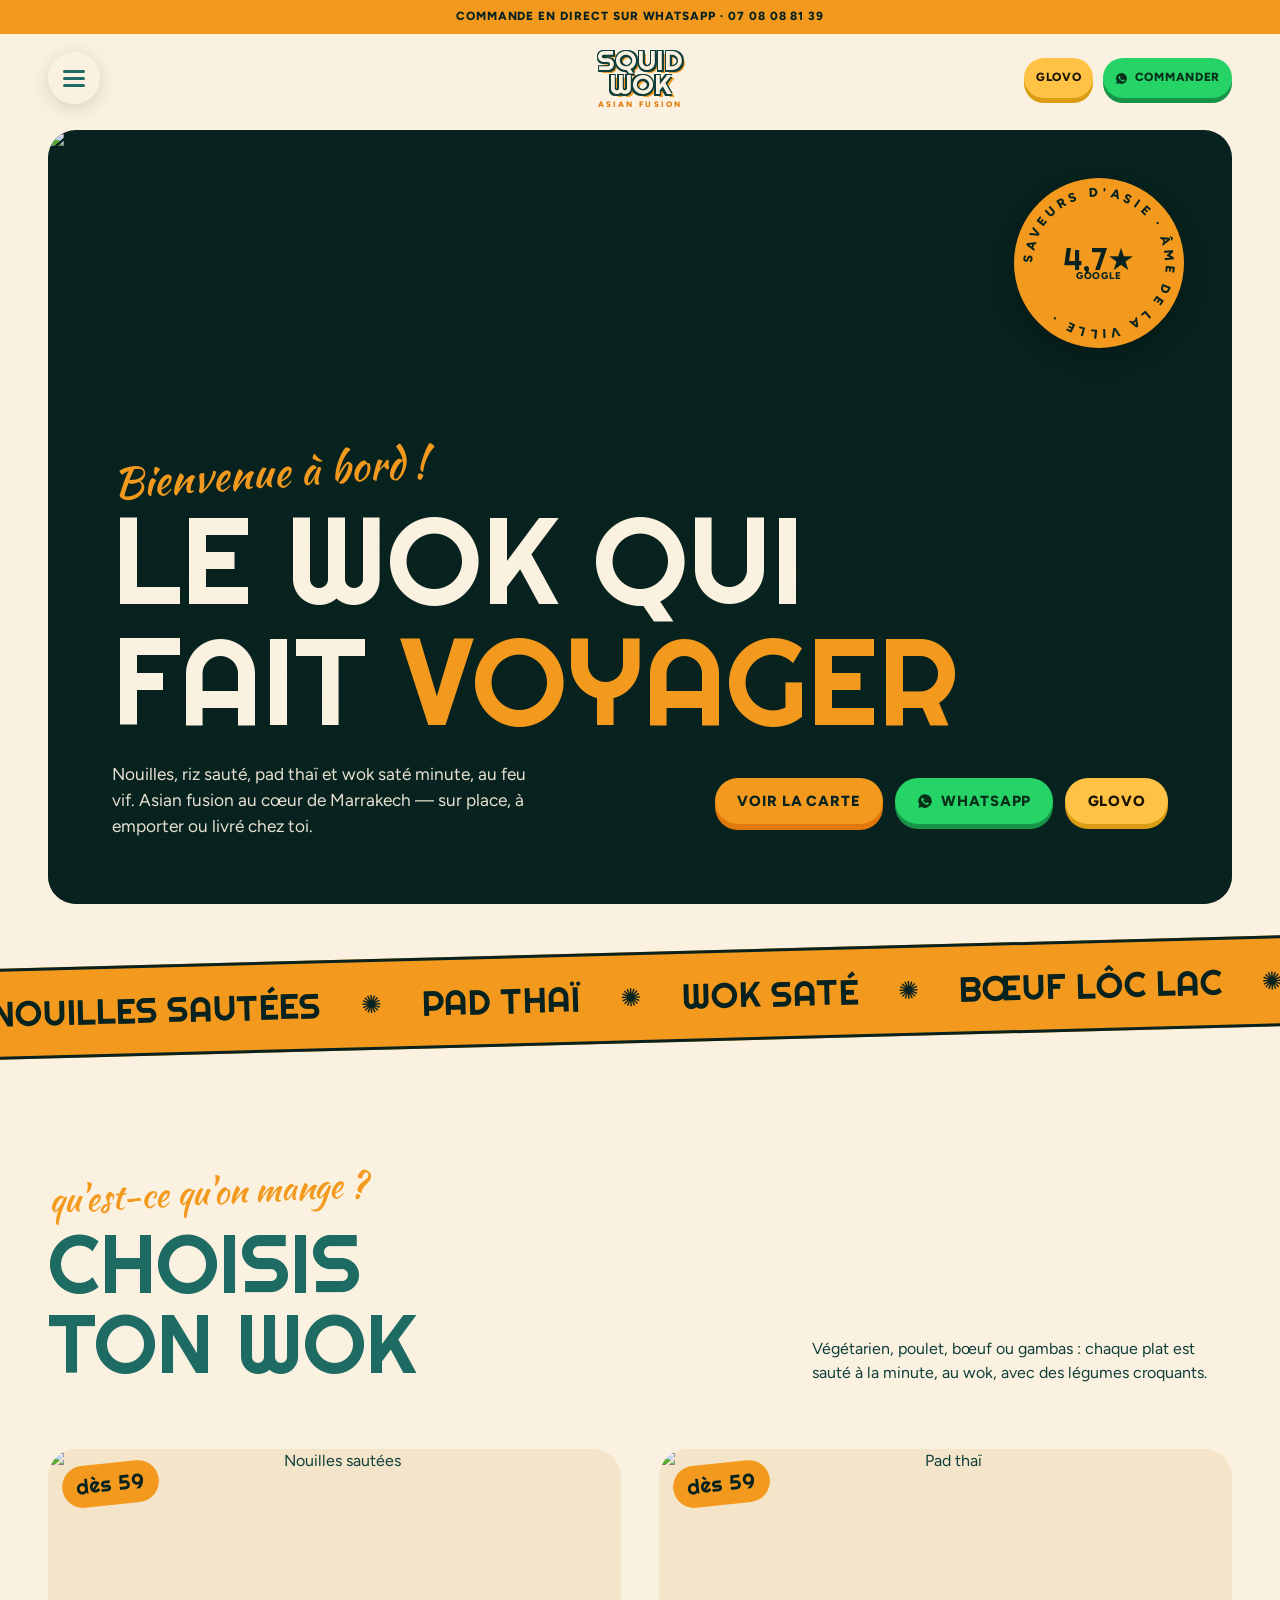
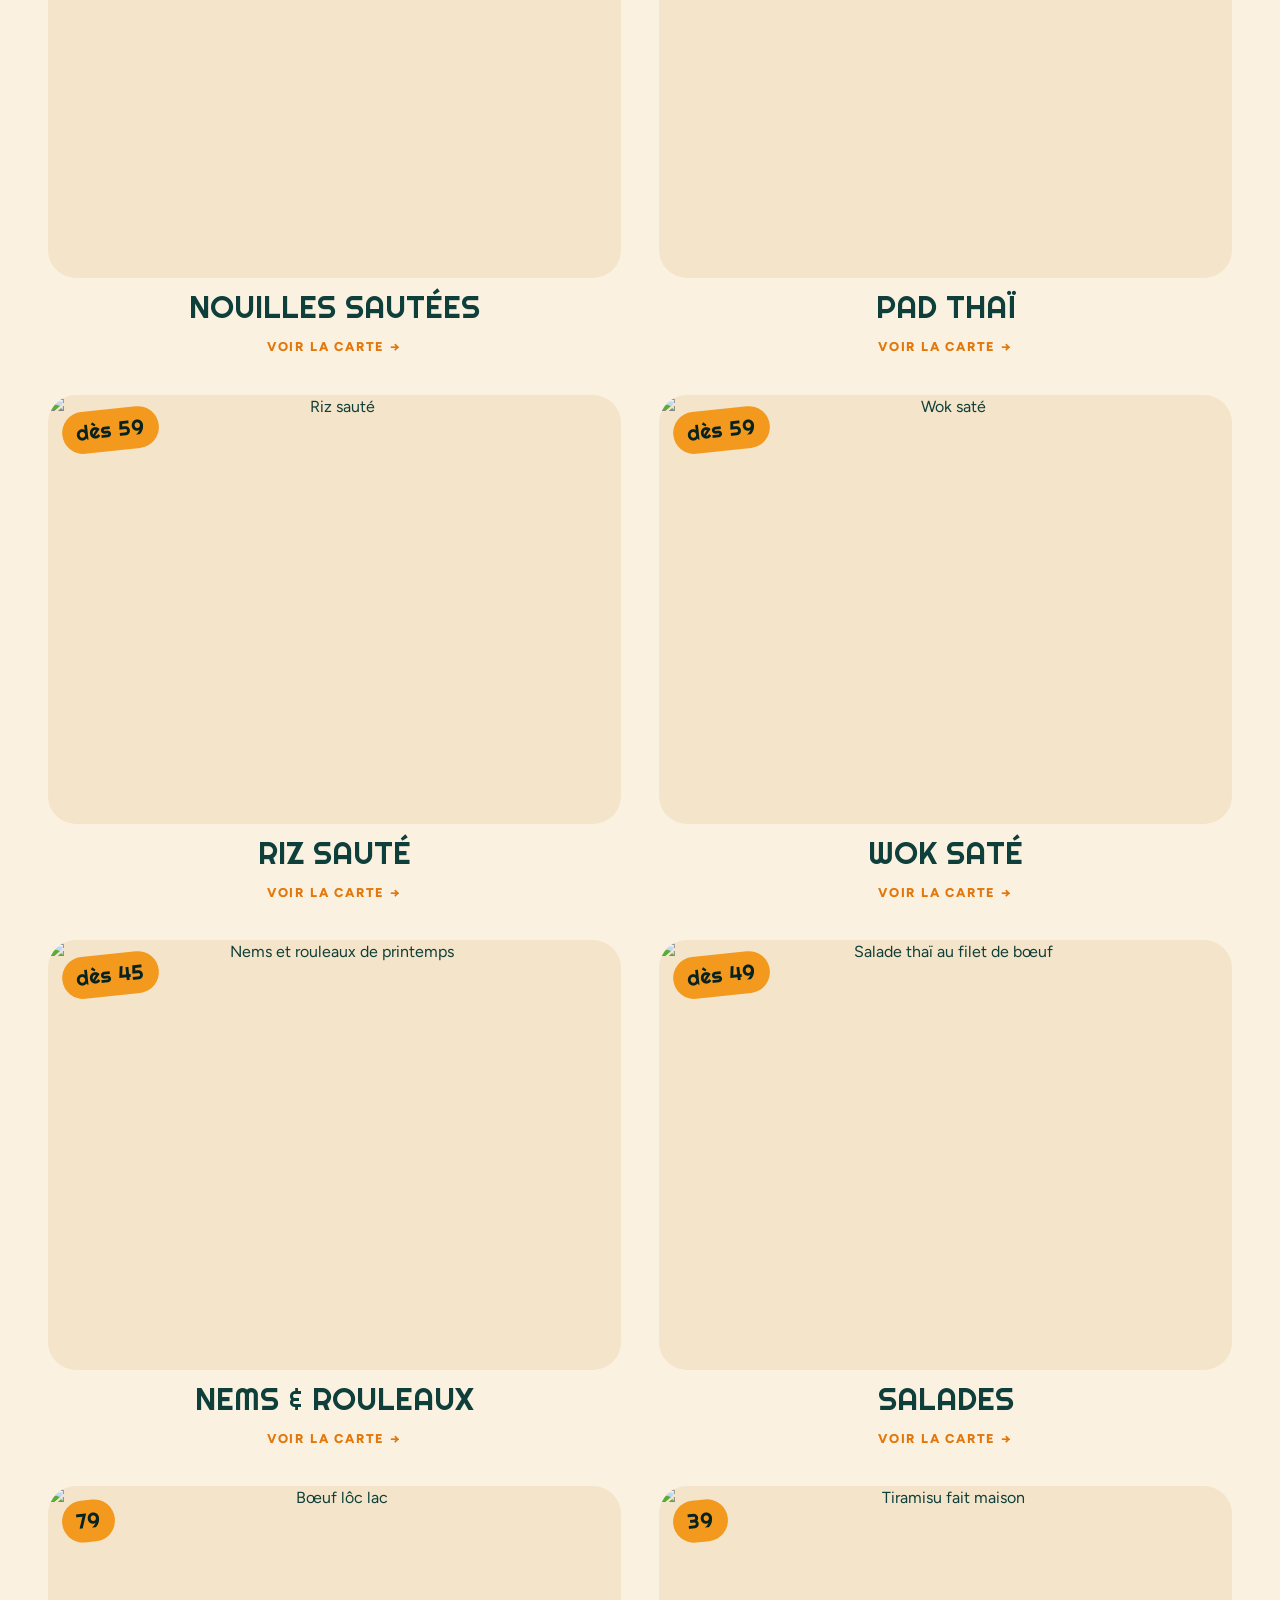
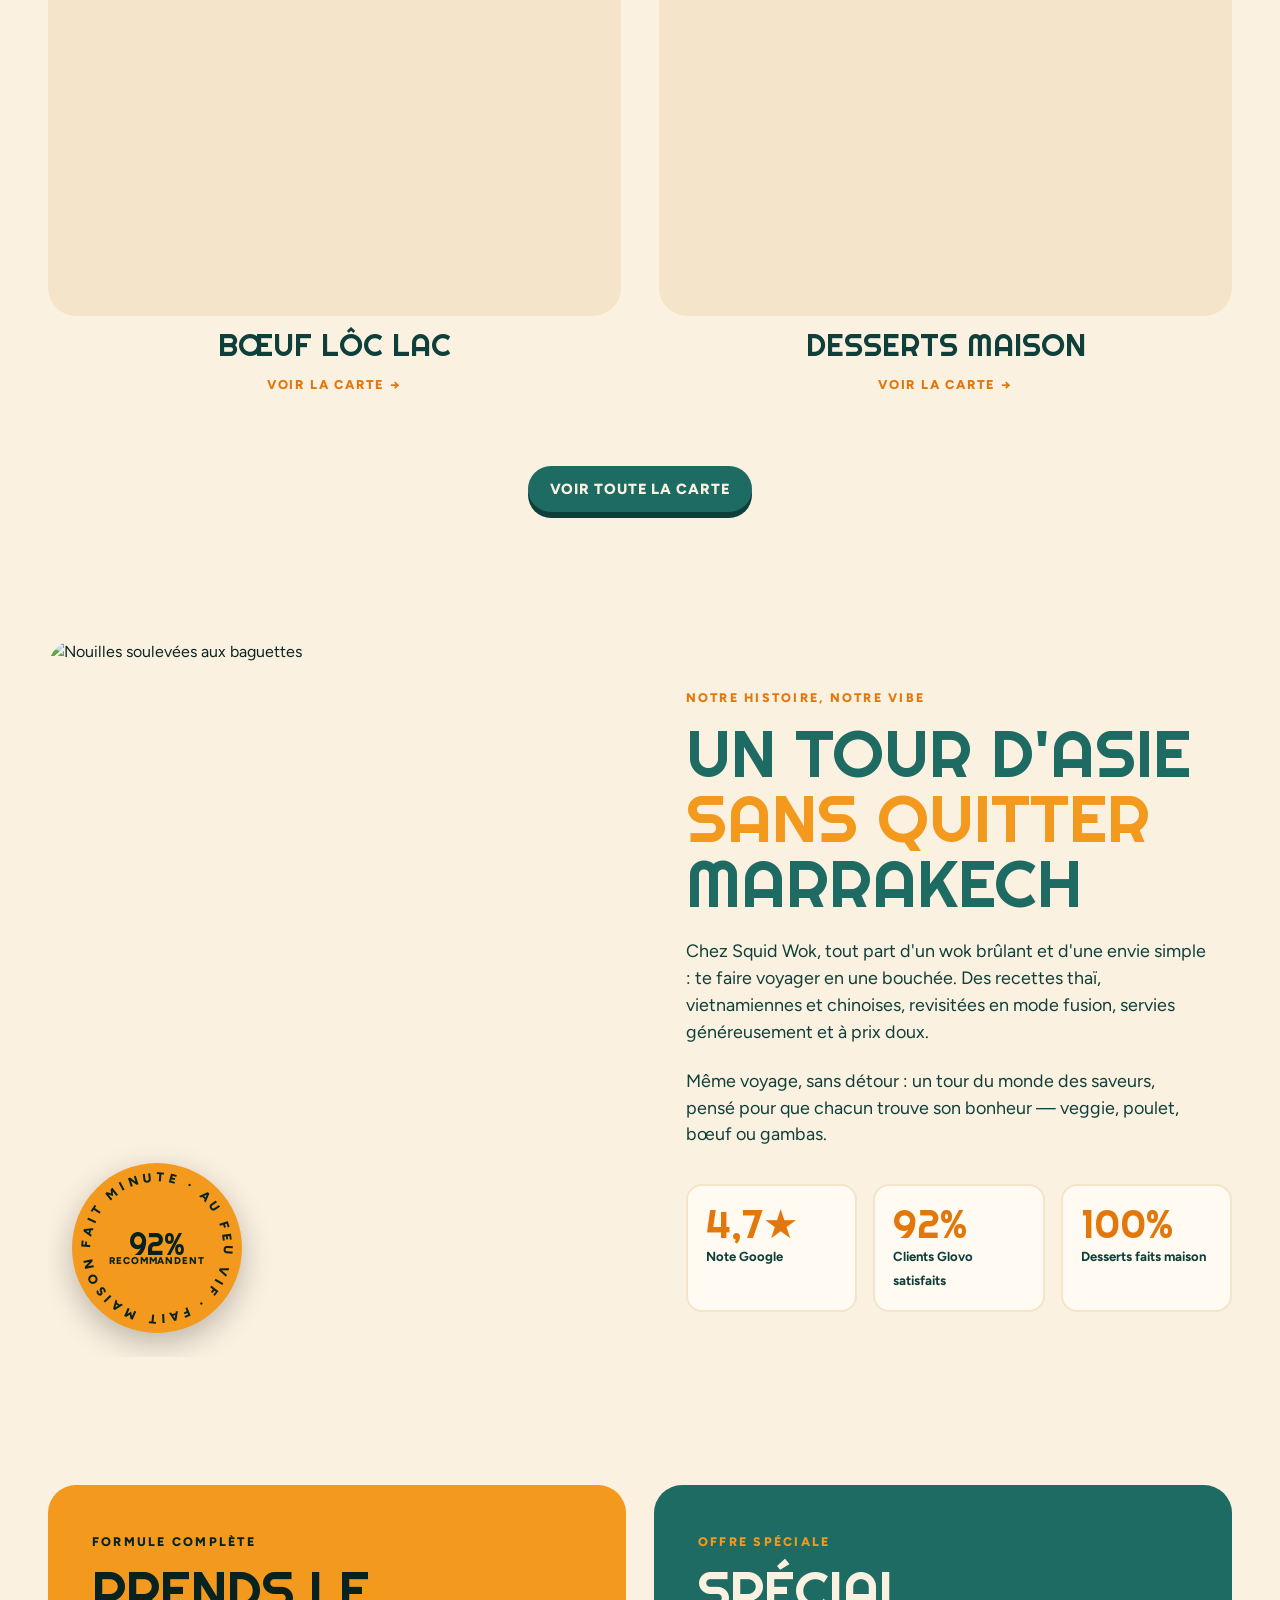
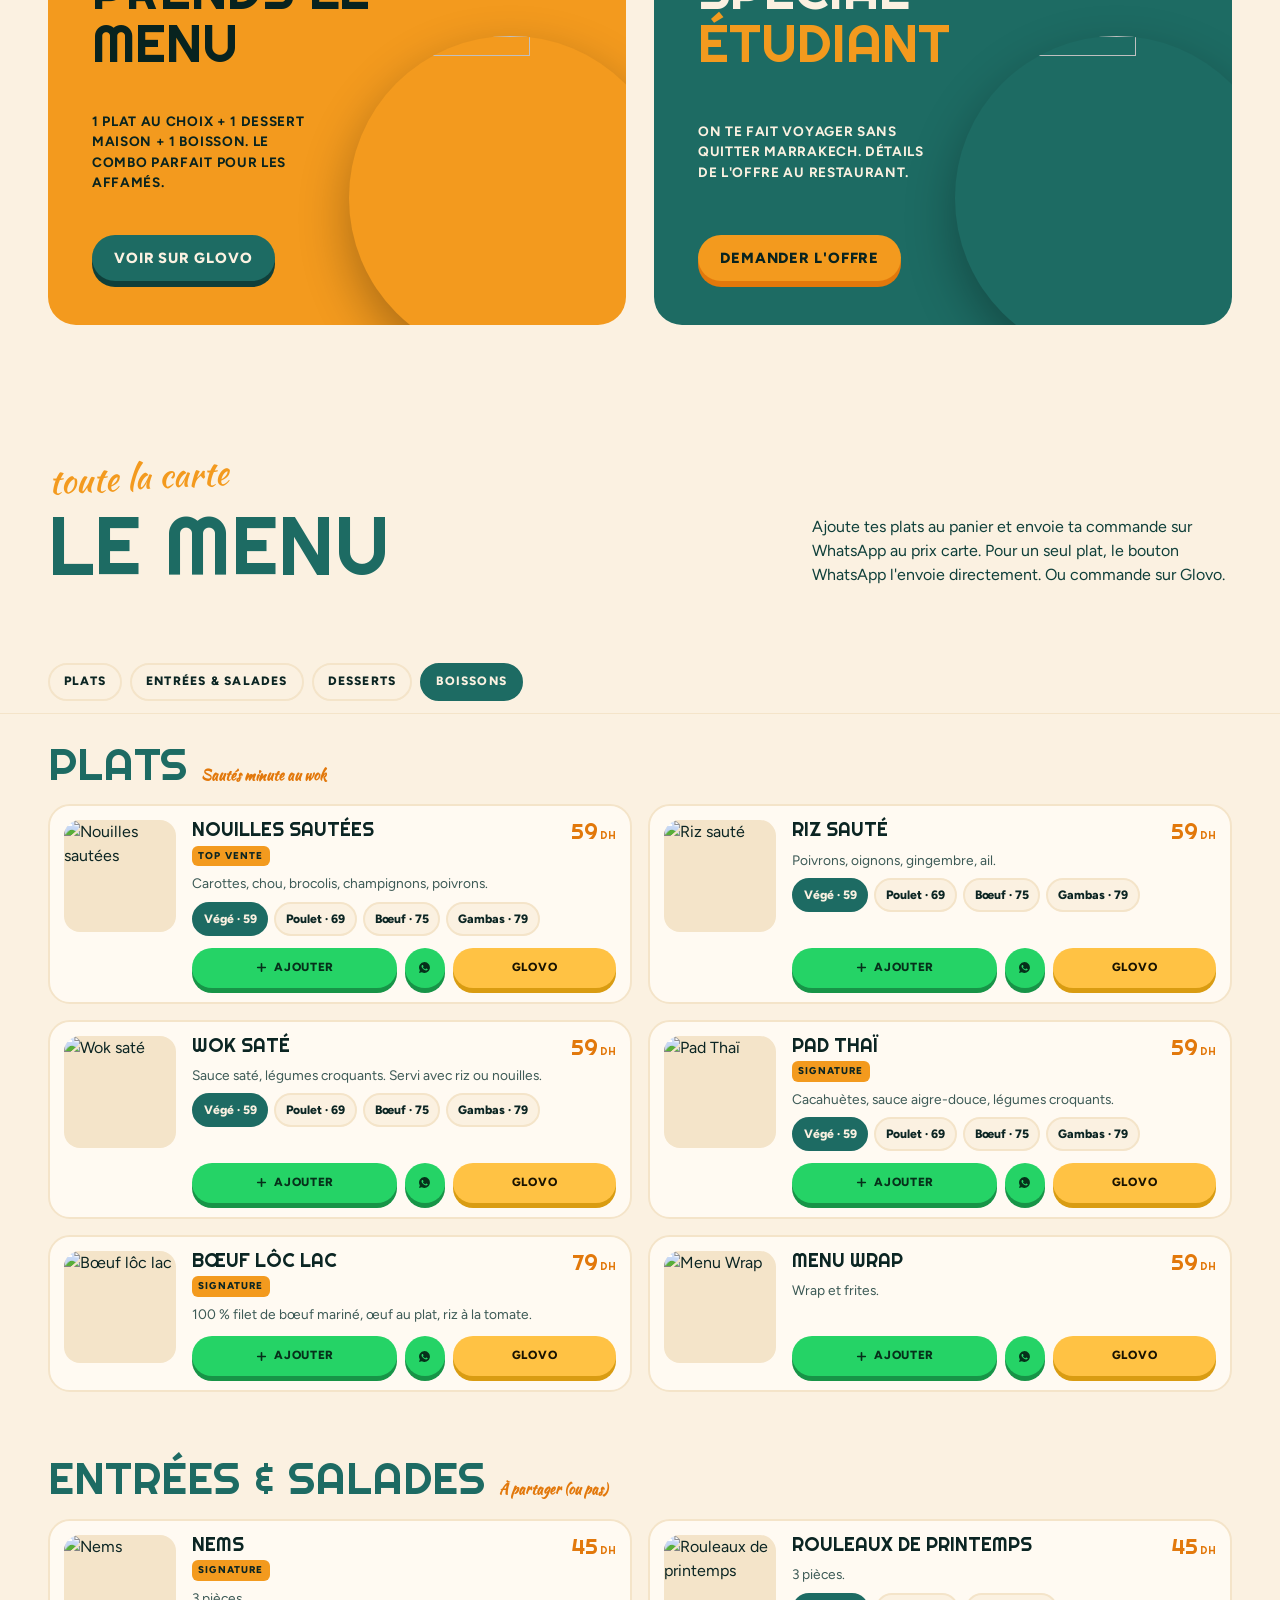
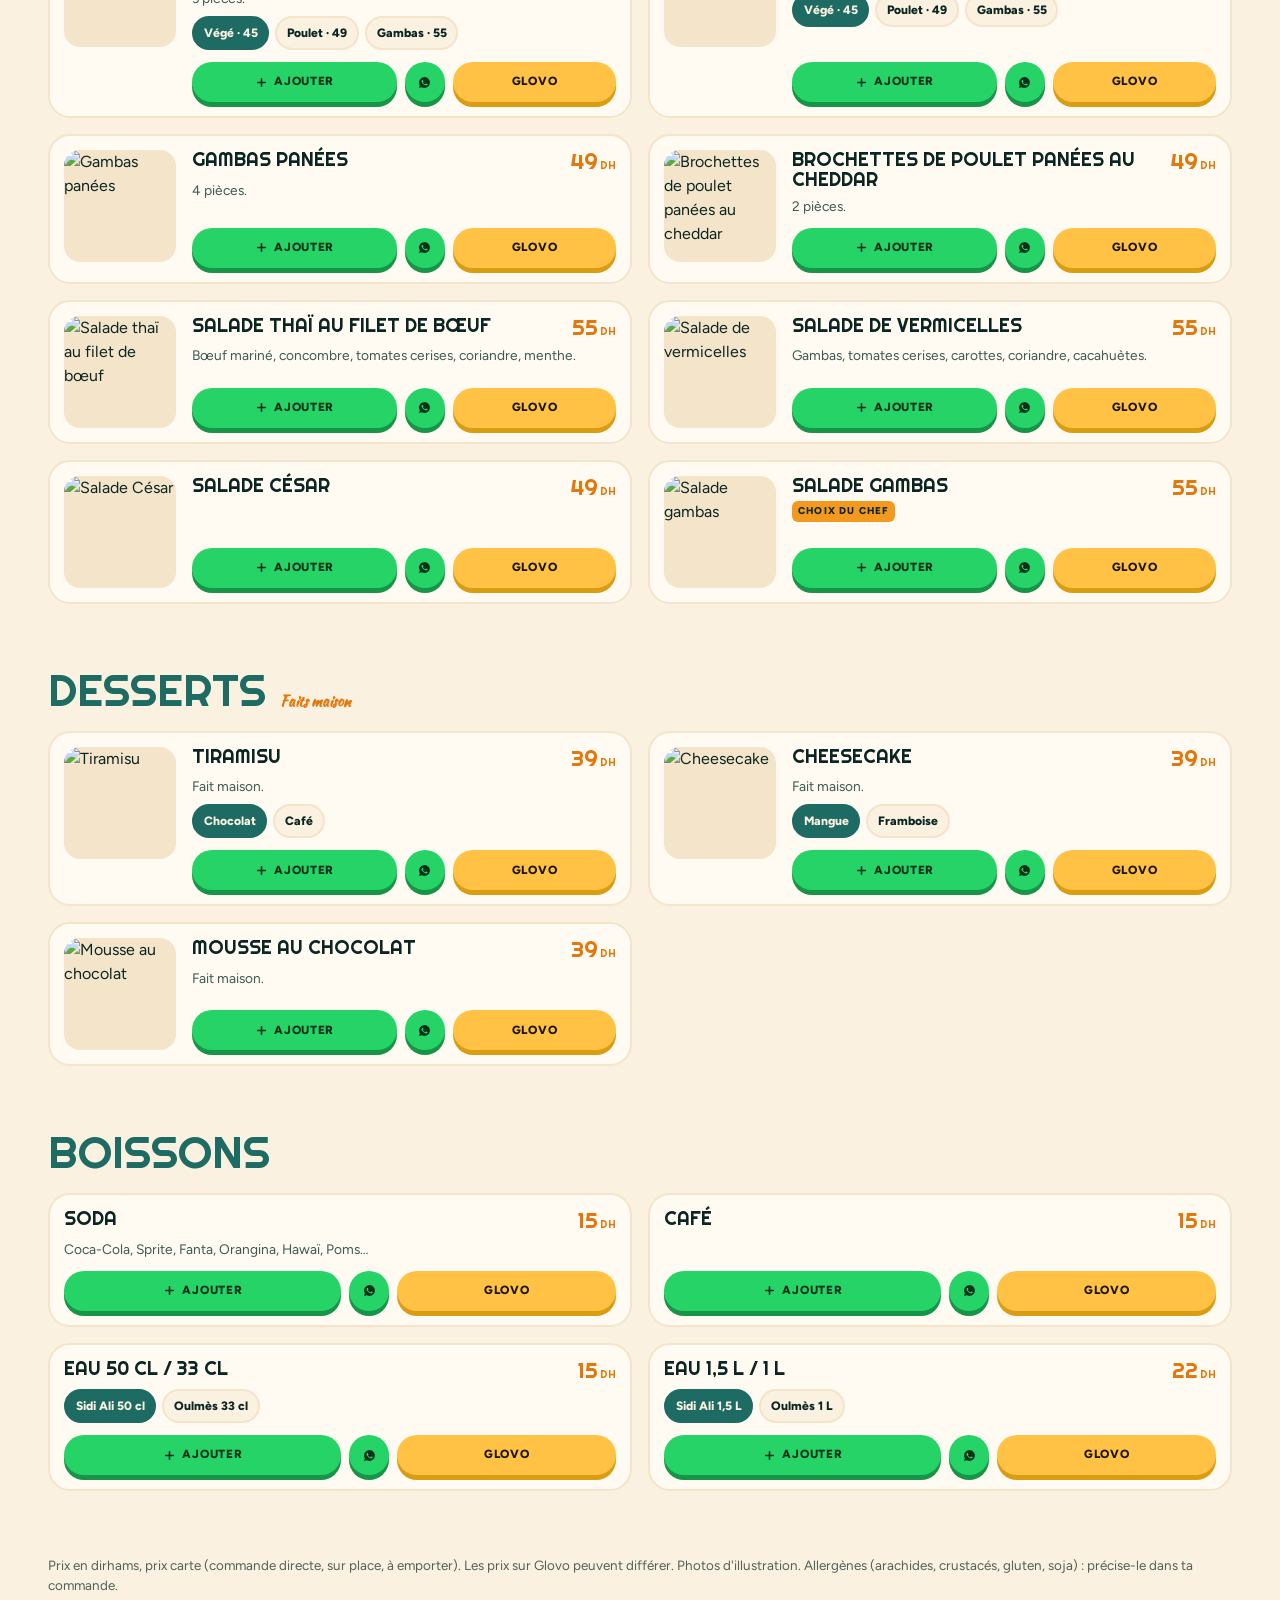
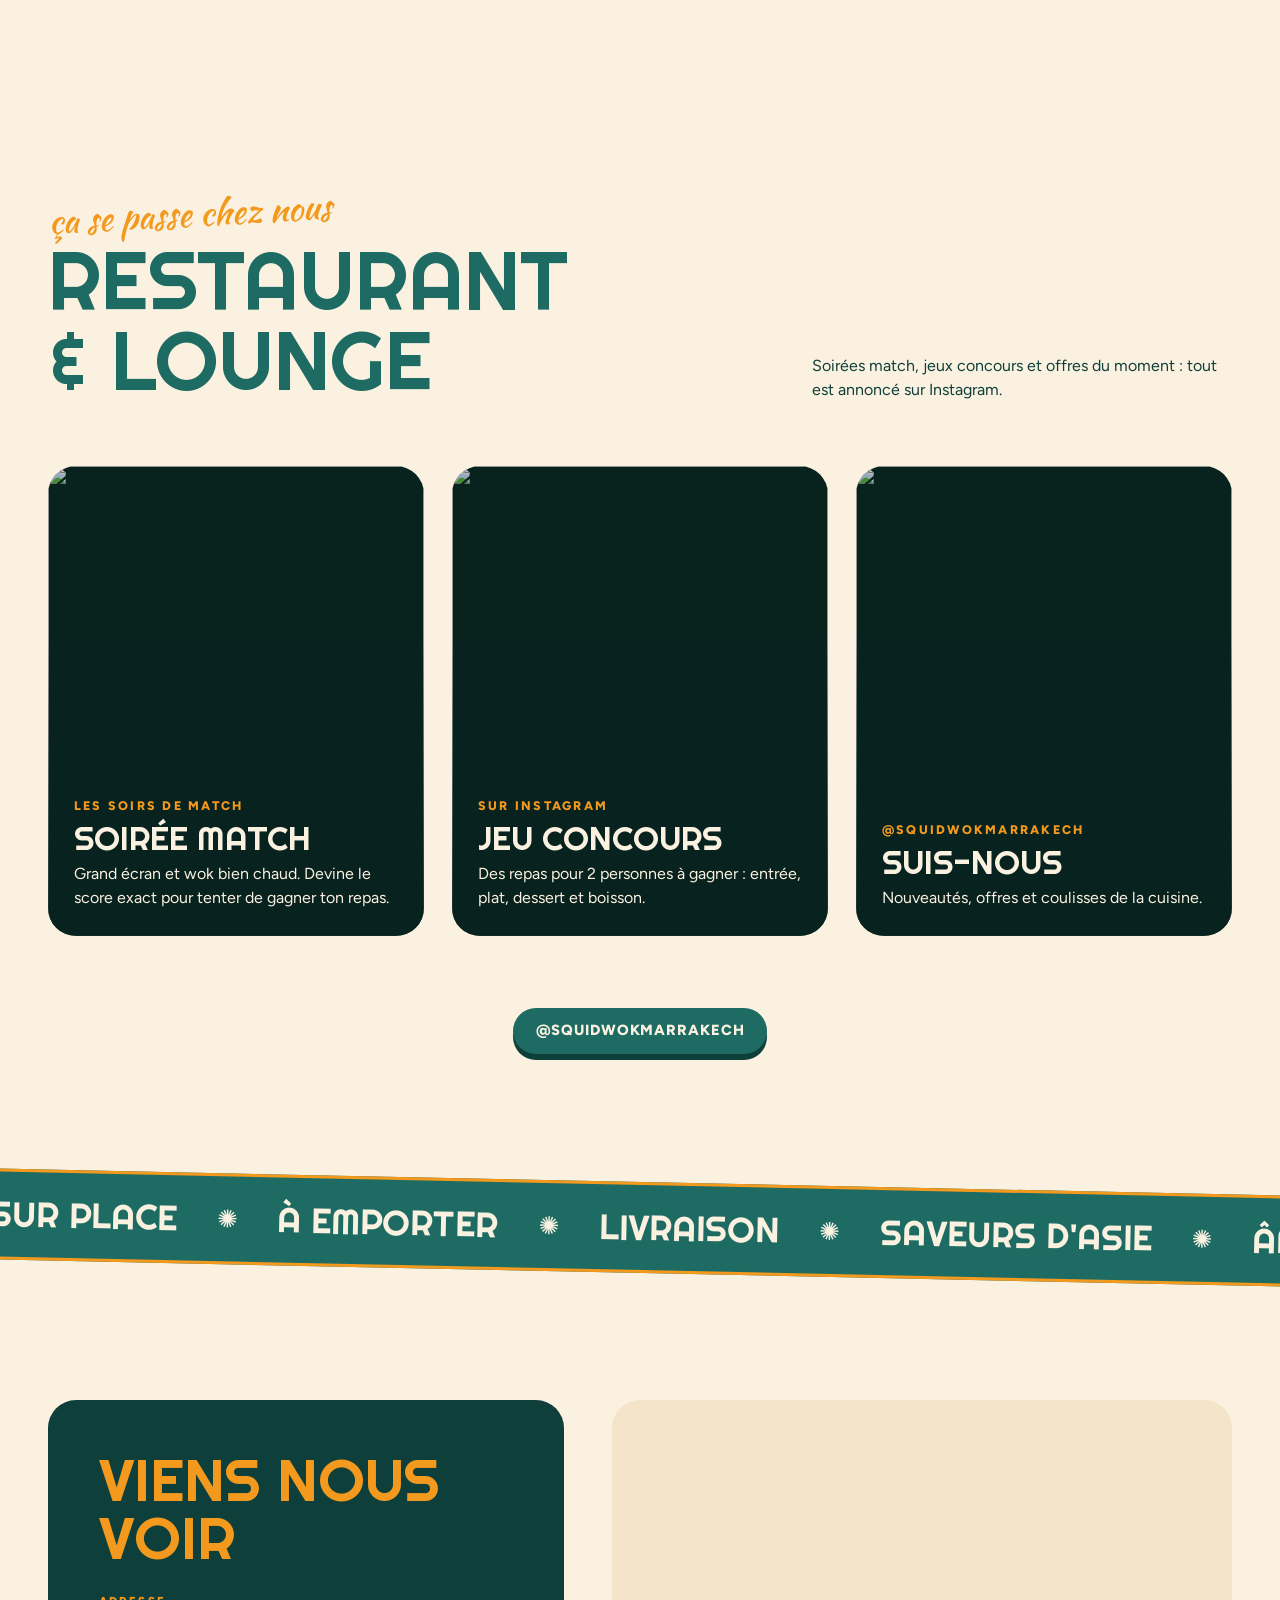
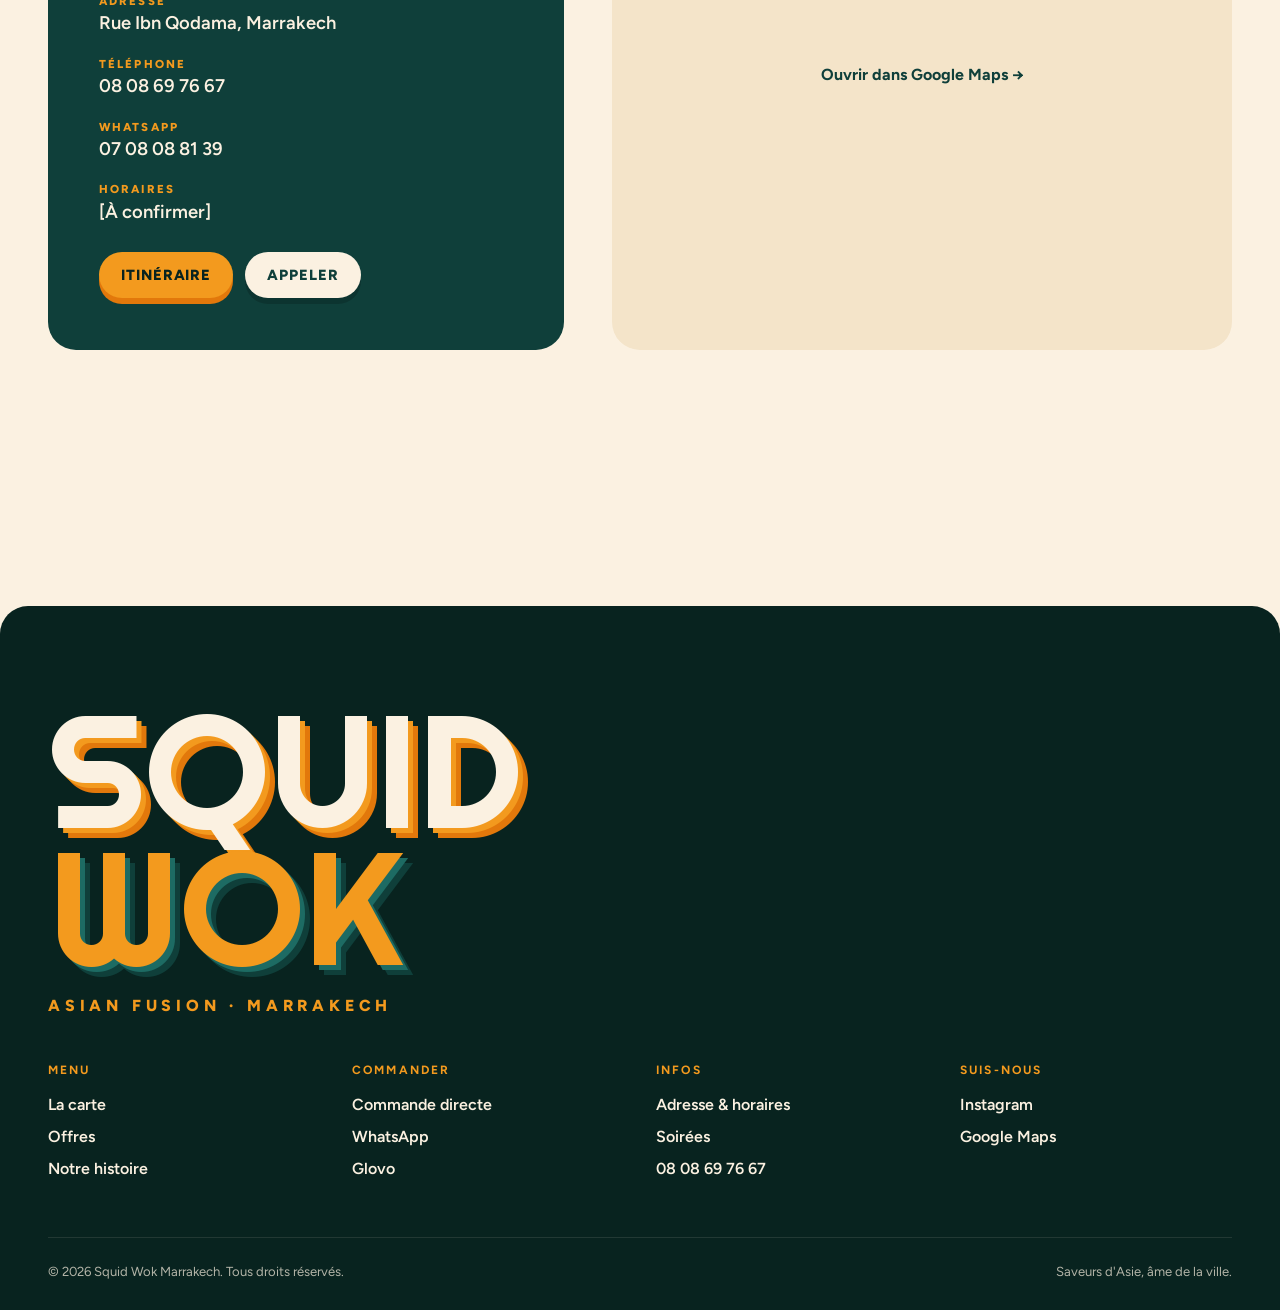
==== index.html @ 24e597ba "Police du logo Instagram (Righteous) + correctif du défilement - La barre de catégories ne déclenche" ====
<!doctype html>
<html lang="fr">
<head>
<meta charset="utf-8">
<meta name="viewport" content="width=device-width,initial-scale=1">
<title>Squid Wok Marrakech | Asian Fusion · Wok, Pad Thaï, Nouilles</title>
<meta name="description" content="Squid Wok, restaurant asiatique à Marrakech (Rue Ibn Qodama). Nouilles sautées, riz sauté, wok saté, pad thaï, bœuf lôc lac. Sur place, à emporter ou en livraison.">
<meta property="og:title" content="Squid Wok Marrakech — Le wok qui fait voyager">
<meta property="og:description" content="Asian fusion à Marrakech. Recommandé par 92 % des clients Glovo · 4,7★ Google.">
<meta name="theme-color" content="#1d6b63">
<meta name="robots" content="noindex"><!-- preview : retirer à la mise en ligne finale -->
<link rel="preconnect" href="https://images.unsplash.com">
<meta name="robots" content="noindex"><!-- preview : retirer à la mise en ligne finale -->
<link rel="preconnect" href="https://fonts.googleapis.com">
<link rel="preconnect" href="https://fonts.gstatic.com" crossorigin>
<link href="https://fonts.googleapis.com/css2?family=Righteous&family=Figtree:wght@400;600;700;800&family=Kaushan+Script&display=swap" rel="stylesheet">
<link rel="stylesheet" href="assets/style.css?v=7">
<script type="application/ld+json">
{"@context":"https://schema.org","@type":"Restaurant","name":"Squid Wok","servesCuisine":["Asiatique","Thaï","Asian fusion"],"address":{"@type":"PostalAddress","streetAddress":"Rue Ibn Qodama","addressLocality":"Marrakech","addressCountry":"MA"},"telephone":"+212808697667","priceRange":"45-79 MAD","sameAs":["https://www.instagram.com/squidwokmarrakech/","https://glovoapp.com/fr/ma/marrakech/stores/squid-wok-mar"]}
</script>
</head>
<body>

<!-- HEADER -->
<div class="site-top">
<div class="topbar"><a href="https://wa.me/212708088139" target="_blank" rel="noopener">Commande en direct sur WhatsApp · 07 08 08 81 39</a></div>
<header class="header">
  <button class="burger" aria-label="Ouvrir le menu" aria-expanded="false" aria-controls="nav"><i></i></button>
  <a href="#top" class="logo" aria-label="Squid Wok, accueil"><span class="logo__main">Squid <span>Wok</span></span><span class="logo__sub">Asian fusion</span></a>
  <div class="header__actions">
    <a class="btn btn--glovo btn--sm" href="https://glovoapp.com/fr/ma/marrakech/stores/squid-wok-mar" target="_blank" rel="noopener">Glovo</a>
    <a class="btn btn--wa btn--sm" href="#carte" data-open aria-label="Commander sur WhatsApp"><svg viewBox="0 0 24 24" fill="currentColor" aria-hidden="true"><path d="M12 2a10 10 0 0 0-8.6 15.1L2 22l5-1.3A10 10 0 1 0 12 2zm5.2 14.1c-.2.6-1.3 1.2-1.8 1.2-.5.1-1 .2-3.4-.7a11.6 11.6 0 0 1-4.5-4c-.4-.5-1-1.5-1-2.8 0-1.3.7-2 1-2.3.2-.2.5-.3.7-.3h.5c.2 0 .4 0 .6.5l.8 2c.1.2.1.3 0 .5l-.4.6-.3.4c-.1.1-.3.3-.1.6.2.3.8 1.3 1.7 2 1.1 1 2 1.3 2.3 1.4.3.1.5.1.6-.1l.9-1.1c.2-.3.4-.2.7-.1l1.9.9c.3.1.5.2.5.3.1.2.1.6-.1 1.2z"/></svg><span>Commander</span></a>
  </div>
</header>
</div>

<nav class="nav" id="nav" aria-label="Navigation principale">
  <ul>
    <li><a href="#carte">La carte</a></li>
    <li><a href="#histoire">Notre histoire</a></li>
    <li><a href="#menus">Offres</a></li>
    <li><a href="#events">Soirées</a></li>
    <li><a href="#infos">Nous trouver</a></li>
  </ul>
  <div class="nav__btns">
    <a class="btn btn--wa" href="#carte" data-open><svg viewBox="0 0 24 24" fill="currentColor" aria-hidden="true"><path d="M12 2a10 10 0 0 0-8.6 15.1L2 22l5-1.3A10 10 0 1 0 12 2zm5.2 14.1c-.2.6-1.3 1.2-1.8 1.2-.5.1-1 .2-3.4-.7a11.6 11.6 0 0 1-4.5-4c-.4-.5-1-1.5-1-2.8 0-1.3.7-2 1-2.3.2-.2.5-.3.7-.3h.5c.2 0 .4 0 .6.5l.8 2c.1.2.1.3 0 .5l-.4.6-.3.4c-.1.1-.3.3-.1.6.2.3.8 1.3 1.7 2 1.1 1 2 1.3 2.3 1.4.3.1.5.1.6-.1l.9-1.1c.2-.3.4-.2.7-.1l1.9.9c.3.1.5.2.5.3.1.2.1.6-.1 1.2z"/></svg>WhatsApp</a>
    <a class="btn btn--glovo" href="https://glovoapp.com/fr/ma/marrakech/stores/squid-wok-mar" target="_blank" rel="noopener">Glovo</a>
    <a class="btn btn--cream" href="tel:+212808697667">Appeler</a>
  </div>
  <div class="nav__foot">
    <a href="https://www.instagram.com/squidwokmarrakech/" target="_blank" rel="noopener">Instagram</a>
    <span>Rue Ibn Qodama, Marrakech</span>
  </div>
</nav>

<main id="top">

<!-- HERO -->
<section class="hero">
  <div class="hero__media">
    <!-- Remplacer par la vidéo du wok en flammes : <video autoplay muted loop playsinline poster="..."><source src="assets/hero.mp4"></video> -->
    <img src="https://images.unsplash.com/photo-1552611052-33e04de081de?w=1800&q=75&auto=format&fit=crop" alt="Nouilles sautées au wok, légumes croquants" fetchpriority="high">
    <div class="sticker" aria-hidden="true">
      <svg viewBox="0 0 200 200"><defs><path id="c1" d="M100,100 m-78,0 a78,78 0 1,1 156,0 a78,78 0 1,1 -156,0"/></defs><text font-family="Figtree" font-weight="800" font-size="15" letter-spacing="5" fill="#08231f"><textPath href="#c1">SAVEURS D'ASIE · ÂME DE LA VILLE · </textPath></text></svg>
      <strong>4,7★<small>GOOGLE</small></strong>
    </div>
    <div class="hero__content">
      <span class="hero__tag script">Bienvenue à bord !</span>
      <h1 class="hero__title display">Le wok qui<br>fait <em>voyager</em></h1>
      <div class="hero__row">
        <p>Nouilles, riz sauté, pad thaï et wok saté minute, au feu vif. Asian fusion au cœur de Marrakech — sur place, à emporter ou livré chez toi.</p>
        <div style="display:flex;gap:12px;flex-wrap:wrap">
          <a class="btn btn--orange" href="#carte">Voir la carte</a>
          <a class="btn btn--wa" href="#carte" data-open><svg viewBox="0 0 24 24" fill="currentColor" aria-hidden="true"><path d="M12 2a10 10 0 0 0-8.6 15.1L2 22l5-1.3A10 10 0 1 0 12 2zm5.2 14.1c-.2.6-1.3 1.2-1.8 1.2-.5.1-1 .2-3.4-.7a11.6 11.6 0 0 1-4.5-4c-.4-.5-1-1.5-1-2.8 0-1.3.7-2 1-2.3.2-.2.5-.3.7-.3h.5c.2 0 .4 0 .6.5l.8 2c.1.2.1.3 0 .5l-.4.6-.3.4c-.1.1-.3.3-.1.6.2.3.8 1.3 1.7 2 1.1 1 2 1.3 2.3 1.4.3.1.5.1.6-.1l.9-1.1c.2-.3.4-.2.7-.1l1.9.9c.3.1.5.2.5.3.1.2.1.6-.1 1.2z"/></svg>WhatsApp</a>
          <a class="btn btn--glovo" href="https://glovoapp.com/fr/ma/marrakech/stores/squid-wok-mar" target="_blank" rel="noopener">Glovo</a>
        </div>
      </div>
    </div>
  </div>
</section>

<div class="marquee" aria-hidden="true"><div class="marquee__track">
  <span>Nouilles sautées</span><span>Pad Thaï</span><span>Wok Saté</span><span>Bœuf lôc lac</span><span>Riz sauté</span><span>Desserts faits maison</span>
</div></div>

<!-- CATEGORIES -->
<section class="section">
  <div class="wrap">
    <div class="head reveal">
      <h2 class="display"><span class="script">qu'est-ce qu'on mange ?</span>Choisis<br>ton wok</h2>
      <p>Végétarien, poulet, bœuf ou gambas : chaque plat est sauté à la minute, au wok, avec des légumes croquants.</p>
    </div>
    <div class="cats">
      <a class="cat reveal" href="#cat-plats">
        <div class="cat__img"><span class="cat__price">dès 59</span><img loading="lazy" src="https://images.unsplash.com/photo-1585032226651-759b368d7246?w=1000&q=80&auto=format&fit=crop" alt="Nouilles sautées"></div>
        <h3>Nouilles sautées</h3><span class="cat__cta">Voir la carte</span>
      </a>
      <a class="cat reveal reveal-d1" href="#cat-plats">
        <div class="cat__img"><span class="cat__price">dès 59</span><img loading="lazy" src="https://images.unsplash.com/photo-1559314809-0d155014e29e?w=1000&q=80&auto=format&fit=crop" alt="Pad thaï"></div>
        <h3>Pad Thaï</h3><span class="cat__cta">Voir la carte</span>
      </a>
      <a class="cat reveal" href="#cat-plats">
        <div class="cat__img"><span class="cat__price">dès 59</span><img loading="lazy" src="https://images.unsplash.com/photo-1512058564366-18510be2db19?w=1000&q=80&auto=format&fit=crop" alt="Riz sauté"></div>
        <h3>Riz sauté</h3><span class="cat__cta">Voir la carte</span>
      </a>
      <a class="cat reveal reveal-d1" href="#cat-plats">
        <div class="cat__img"><span class="cat__price">dès 59</span><img loading="lazy" src="https://images.unsplash.com/photo-1574484284002-952d92456975?w=1000&q=80&auto=format&fit=crop" alt="Wok saté"></div>
        <h3>Wok Saté</h3><span class="cat__cta">Voir la carte</span>
      </a>
      <a class="cat reveal" href="#cat-entrees">
        <div class="cat__img"><span class="cat__price">dès 45</span><img loading="lazy" src="https://images.unsplash.com/photo-1534422298391-e4f8c172dddb?w=1000&q=80&auto=format&fit=crop" alt="Nems et rouleaux de printemps"></div>
        <h3>Nems & rouleaux</h3><span class="cat__cta">Voir la carte</span>
      </a>
      <a class="cat reveal reveal-d1" href="#cat-entrees">
        <div class="cat__img"><span class="cat__price">dès 49</span><img loading="lazy" src="https://images.unsplash.com/photo-1504674900247-0877df9cc836?w=1000&q=80&auto=format&fit=crop" alt="Salade thaï au filet de bœuf"></div>
        <h3>Salades</h3><span class="cat__cta">Voir la carte</span>
      </a>
      <a class="cat reveal" href="#cat-plats">
        <div class="cat__img"><span class="cat__price">79</span><img loading="lazy" src="https://images.unsplash.com/photo-1600891964092-4316c288032e?w=1000&q=80&auto=format&fit=crop" alt="Bœuf lôc lac"></div>
        <h3>Bœuf lôc lac</h3><span class="cat__cta">Voir la carte</span>
      </a>
      <a class="cat reveal reveal-d1" href="#cat-desserts">
        <div class="cat__img"><span class="cat__price">39</span><img loading="lazy" src="https://images.unsplash.com/photo-1571877227200-a0d98ea607e9?w=1000&q=80&auto=format&fit=crop" alt="Tiramisu fait maison"></div>
        <h3>Desserts maison</h3><span class="cat__cta">Voir la carte</span>
      </a>
    </div>
    <div class="center"><a class="btn btn--teal" href="#carte">Voir toute la carte</a></div>
  </div>
</section>

<!-- STORY -->
<section class="section" id="histoire" style="padding-top:0">
  <div class="wrap story">
    <div class="story__media reveal">
      <img loading="lazy" src="https://images.unsplash.com/photo-1617622141675-d3005b9067c5?w=1200&q=80&auto=format&fit=crop" alt="Nouilles soulevées aux baguettes">
      <div class="sticker" aria-hidden="true">
        <svg viewBox="0 0 200 200"><defs><path id="c2" d="M100,100 m-78,0 a78,78 0 1,1 156,0 a78,78 0 1,1 -156,0"/></defs><text font-family="Figtree" font-weight="800" font-size="15" letter-spacing="5" fill="#08231f"><textPath href="#c2">FAIT MINUTE · AU FEU VIF · FAIT MAISON · </textPath></text></svg>
        <strong>92%<small>RECOMMANDENT</small></strong>
      </div>
    </div>
    <div class="reveal reveal-d1">
      <span class="eyebrow" style="color:var(--orange-deep)">Notre histoire, notre vibe</span>
      <h2 class="display" style="margin-top:12px">Un tour d'Asie <em>sans quitter</em> Marrakech</h2>
      <p>Chez Squid Wok, tout part d'un wok brûlant et d'une envie simple : te faire voyager en une bouchée. Des recettes thaï, vietnamiennes et chinoises, revisitées en mode fusion, servies généreusement et à prix doux.</p>
      <p>Même voyage, sans détour : un tour du monde des saveurs, pensé pour que chacun trouve son bonheur — veggie, poulet, bœuf ou gambas.</p>
      <div class="stats">
        <div class="stat"><b>4,7★</b><span>Note Google</span></div>
        <div class="stat"><b>92%</b><span>Clients Glovo satisfaits</span></div>
        <div class="stat"><b>100%</b><span>Desserts faits maison</span></div>
      </div>
    </div>
  </div>
</section>

<!-- PROMOS -->
<section class="wrap" id="menus">
  <div class="promos">
    <article class="promo promo--orange reveal">
      <div>
        <span class="eyebrow">Formule complète</span>
        <h3 class="display" style="margin-top:10px">Prends le menu</h3>
      </div>
      <p>1 plat au choix + 1 dessert maison + 1 boisson. Le combo parfait pour les affamés.</p>
      <a class="btn btn--teal" href="https://glovoapp.com/fr/ma/marrakech/stores/squid-wok-mar" target="_blank" rel="noopener">Voir sur Glovo</a>
      <img loading="lazy" src="https://images.unsplash.com/photo-1626804475297-41608ea09aeb?w=800&q=80&auto=format&fit=crop" alt="">
    </article>
    <article class="promo promo--teal reveal reveal-d1">
      <div>
        <span class="eyebrow" style="color:var(--orange)">Offre spéciale</span>
        <h3 class="display" style="margin-top:10px">Spécial <em>étudiant</em></h3>
      </div>
      <p>On te fait voyager sans quitter Marrakech. Détails de l'offre au restaurant.</p>
      <a class="btn btn--orange" href="https://wa.me/212708088139?text=Bonjour%20!%20Je%20voudrais%20des%20infos%20sur%20l'offre%20%C3%A9tudiant" target="_blank" rel="noopener">Demander l'offre</a>
      <img loading="lazy" src="https://images.unsplash.com/photo-1617093727343-374698b1b08d?w=800&q=80&auto=format&fit=crop" alt="">
    </article>
  </div>
</section>

<!-- CARTE COMPLETE -->
<section class="section" id="carte" style="padding-bottom:clamp(32px,5vw,64px)">
  <div class="wrap">
    <div class="head reveal">
      <h2 class="display"><span class="script">toute la carte</span>Le menu</h2>
      <p>Ajoute tes plats au panier et envoie ta commande sur WhatsApp au prix carte. Pour un seul plat, le bouton WhatsApp l'envoie directement. Ou commande sur Glovo.</p>
    </div>
  </div>
  <div id="menu"></div>
</section>

<!-- EVENTS -->
<section class="section" id="events">
  <div class="wrap">
    <div class="head reveal">
      <h2 class="display"><span class="script">ça se passe chez nous</span>Restaurant<br>& lounge</h2>
      <p>Soirées match, jeux concours et offres du moment : tout est annoncé sur Instagram.</p>
    </div>
    <div class="events">
      <article class="event reveal"><img loading="lazy" src="https://images.unsplash.com/photo-1555126634-323283e090fa?w=900&q=75&auto=format&fit=crop" alt=""><div><span class="eyebrow">Les soirs de match</span><h3>Soirée match</h3><p>Grand écran et wok bien chaud. Devine le score exact pour tenter de gagner ton repas.</p></div></article>
      <article class="event reveal reveal-d1"><img loading="lazy" src="https://images.unsplash.com/photo-1569718212165-3a8278d5f624?w=900&q=80&auto=format&fit=crop" alt=""><div><span class="eyebrow">Sur Instagram</span><h3>Jeu concours</h3><p>Des repas pour 2 personnes à gagner : entrée, plat, dessert et boisson.</p></div></article>
      <article class="event reveal reveal-d2"><img loading="lazy" src="https://images.unsplash.com/photo-1563245372-f21724e3856d?w=900&q=75&auto=format&fit=crop" alt=""><div><span class="eyebrow">@squidwokmarrakech</span><h3>Suis-nous</h3><p>Nouveautés, offres et coulisses de la cuisine.</p></div></article>
    </div>
    <div class="center"><a class="btn btn--teal" href="https://www.instagram.com/squidwokmarrakech/" target="_blank" rel="noopener">@squidwokmarrakech</a></div>
  </div>
</section>

<div class="marquee marquee--teal" aria-hidden="true" style="margin-top:0"><div class="marquee__track">
  <span>Sur place</span><span>À emporter</span><span>Livraison</span><span>Saveurs d'Asie</span><span>Âme de la ville</span>
</div></div>

<!-- INFOS -->
<section class="section" id="infos">
  <div class="wrap infos">
    <div class="infos__card reveal">
      <h2 class="display">Viens nous voir</h2>
      <dl>
        <div><dt>Adresse</dt><dd><a href="https://maps.app.goo.gl/XDEDVKbv789NG3BVA" target="_blank" rel="noopener">Rue Ibn Qodama, Marrakech</a></dd></div>
        <div><dt>Téléphone</dt><dd><a href="tel:+212808697667">08 08 69 76 67</a></dd></div>
        <div><dt>WhatsApp</dt><dd><a href="https://wa.me/212708088139" target="_blank" rel="noopener">07 08 08 81 39</a></dd></div>
        <div><dt>Horaires</dt><dd>[À confirmer]</dd></div>
      </dl>
      <div style="display:flex;gap:12px;flex-wrap:wrap">
        <a class="btn btn--orange" href="https://maps.app.goo.gl/XDEDVKbv789NG3BVA" target="_blank" rel="noopener">Itinéraire</a>
        <a class="btn btn--cream" href="tel:+212808697667">Appeler</a>
      </div>
    </div>
    <div class="map reveal reveal-d1">
      <a class="map__fallback" href="https://maps.app.goo.gl/XDEDVKbv789NG3BVA" target="_blank" rel="noopener">Ouvrir dans Google Maps →</a>
      <iframe title="Squid Wok sur la carte" loading="lazy" src="https://www.google.com/maps?q=Squid+Wok+Rue+Ibn+Qodama+Marrakech&output=embed"></iframe>
    </div>
  </div>
</section>

</main>

<!-- FOOTER -->
<footer class="footer">
  <div class="wrap">
    <span class="logo logo--xl" style="margin-bottom:48px"><span class="logo__main">Squid <span>Wok</span></span><span class="logo__sub">Asian fusion · Marrakech</span></span>
    <div class="footer__cols">
      <div><h4>Menu</h4><ul><li><a href="#carte">La carte</a></li><li><a href="#menus">Offres</a></li><li><a href="#histoire">Notre histoire</a></li></ul></div>
      <div><h4>Commander</h4><ul><li><a href="landing.html">Commande directe</a></li><li><a href="https://wa.me/212708088139" target="_blank" rel="noopener">WhatsApp</a></li><li><a href="https://glovoapp.com/fr/ma/marrakech/stores/squid-wok-mar" target="_blank" rel="noopener">Glovo</a></li></ul></div>
      <div><h4>Infos</h4><ul><li><a href="#infos">Adresse & horaires</a></li><li><a href="#events">Soirées</a></li><li><a href="tel:+212808697667">08 08 69 76 67</a></li></ul></div>
      <div><h4>Suis-nous</h4><ul><li><a href="https://www.instagram.com/squidwokmarrakech/" target="_blank" rel="noopener">Instagram</a></li><li><a href="https://maps.app.goo.gl/XDEDVKbv789NG3BVA" target="_blank" rel="noopener">Google Maps</a></li></ul></div>
    </div>
    <div class="footer__legal"><span>© 2026 Squid Wok Marrakech. Tous droits réservés.</span><span>Saveurs d'Asie, âme de la ville.</span></div>
  </div>
</footer>

<script src="assets/menu.js?v=6"></script>
<script src="assets/main.js?v=6"></script>
</body>
</html>
---- assets/style.css ----
/* =========================================================
   SQUID WOK — Charte graphique (alignée sur Instagram + carte)
   Vert canard / Orange wok / Crème · Anton + Figtree + Kaushan
   ========================================================= */
:root{
  --teal:#1d6b63;
  --teal-deep:#0f3f3a;
  --teal-ink:#08231f;
  --orange:#f39a1e;
  --orange-deep:#e2780b;
  --cream:#fbf1e1;
  --cream-2:#f4e4c9;
  --white:#fffaf2;
  --ink:#0b2523;
  --paper:#fffaf2;
  --header-h:68px;
  --top-h:34px;
  --shadow:0 18px 40px rgba(8,35,31,.14);
  --radius:28px;
  --radius-sm:16px;
  --display:'Righteous', 'Anton', system-ui, sans-serif;
  --body:'Figtree', system-ui, sans-serif;
  --script:'Kaushan Script', cursive;
  --gutter:clamp(16px,4vw,48px);
  --ease:cubic-bezier(.2,.7,.2,1);
}
*{box-sizing:border-box;margin:0;padding:0}
html{scroll-behavior:smooth;scroll-padding-top:calc(var(--top-h) + var(--header-h) + 70px);-webkit-text-size-adjust:100%}
html,body{overflow-x:clip}
body{font-family:var(--body);background:var(--cream);color:var(--ink);line-height:1.5;-webkit-font-smoothing:antialiased}
img{display:block;max-width:100%}
a{color:inherit;text-decoration:none}
button{font:inherit;cursor:pointer;border:0;background:none;color:inherit}
:focus-visible{outline:3px solid var(--orange);outline-offset:3px;border-radius:6px}

.wrap{width:100%;max-width:1320px;margin:0 auto;padding:0 var(--gutter)}
.display{font-family:var(--display);text-transform:uppercase;line-height:.98;letter-spacing:0;font-weight:400}
.script{font-family:var(--script);text-transform:none;letter-spacing:0}
.eyebrow{display:inline-block;font-weight:800;font-size:.78rem;letter-spacing:.18em;text-transform:uppercase}

/* ---------- Buttons ---------- */
.btn{display:inline-flex;align-items:center;justify-content:center;min-height:46px;line-height:1;gap:.55em;padding:.85em 1.5em;border-radius:999px;font-weight:800;font-size:.92rem;letter-spacing:.06em;text-transform:uppercase;transition:transform .25s var(--ease),background .25s,color .25s,box-shadow .25s;white-space:nowrap}
.btn:hover{transform:translateY(-2px)}
.btn:active{transform:translateY(0) scale(.98)}
.btn--orange{background:var(--orange);color:var(--teal-ink);box-shadow:0 6px 0 var(--orange-deep)}
.btn--orange:hover{box-shadow:0 8px 0 var(--orange-deep)}
.btn--teal{background:var(--teal);color:var(--cream);box-shadow:0 6px 0 var(--teal-deep)}
.btn--cream{background:var(--cream);color:var(--teal-deep);box-shadow:0 6px 0 rgba(0,0,0,.18)}
.btn--ghost{border:2px solid currentColor}
.btn svg{width:1.1em;height:1.1em}

.btn--wa{background:#25d366;color:#06301a;box-shadow:0 5px 0 #179447}
.btn--glovo{background:#ffc244;color:#1a1300;box-shadow:0 5px 0 #d99c12}
.btn--sm{min-height:40px;padding:.6em 1em;font-size:.74rem}
.btn--block{width:100%}
.btn--icon{width:40px;min-height:40px;padding:0;flex:none}
.sr-only{position:absolute;width:1px;height:1px;overflow:hidden;clip:rect(0 0 0 0);white-space:nowrap}


/* ---------- Logo (lettrage du logo Instagram, sans la pieuvre) ---------- */
.logo{display:inline-flex;flex-direction:column;align-items:center;font-family:var(--display);text-transform:uppercase;white-space:nowrap;line-height:.86}
.logo__main{display:flex;flex-direction:column;align-items:center;font-size:clamp(1.45rem,2.2vw,1.9rem);color:var(--cream);-webkit-text-stroke:0;text-shadow:-1.5px -1.5px 0 var(--teal-deep),1.5px -1.5px 0 var(--teal-deep),-1.5px 1.5px 0 var(--teal-deep),1.5px 1.5px 0 var(--teal-deep),3px 3px 0 var(--orange)}
.logo__main span{display:block;color:var(--cream)}
.logo__sub{font-family:var(--body);font-weight:800;font-size:.5rem;letter-spacing:.3em;color:var(--orange-deep);margin-top:5px}
.logo--xl{align-items:flex-start}
.logo--xl .logo__main{align-items:flex-start;font-size:clamp(3.4rem,13vw,10rem);color:var(--cream);text-shadow:.03em .03em 0 var(--orange),.06em .06em 0 var(--orange-deep)}
.logo--xl .logo__main span{color:var(--orange);text-shadow:.03em .03em 0 var(--teal),.06em .06em 0 var(--teal-deep)}
.logo--xl .logo__sub{font-size:clamp(.7rem,1.4vw,1rem);margin-top:1.4em;color:var(--orange)}

/* ---------- Header (pattern Burrito Madre : burger · logo centré · CTA pill) ---------- */
.site-top{position:fixed;inset:0 0 auto 0;z-index:60}
.topbar{height:var(--top-h);display:flex;align-items:center;justify-content:center;gap:.5em;background:var(--orange);color:var(--teal-ink);font-weight:800;font-size:.74rem;letter-spacing:.08em;text-transform:uppercase;padding:0 var(--gutter);white-space:nowrap;overflow:hidden}
.topbar a{text-underline-offset:3px}
.topbar a:hover{text-decoration:underline}
.header{position:relative;padding:14px var(--gutter);display:grid;grid-template-columns:1fr auto 1fr;align-items:center;transition:background .3s,padding .3s,box-shadow .3s}
.header.is-scrolled{background:var(--cream);padding-block:8px;box-shadow:0 1px 0 var(--cream-2)}
.menu-open .header{background:transparent;box-shadow:none}
.menu-open .header .logo__main{color:var(--cream)}
.menu-open .header .header__actions{visibility:hidden}
.burger{width:52px;height:52px;border-radius:50%;background:var(--cream);display:grid;place-items:center;box-shadow:0 4px 18px rgba(8,35,31,.15)}
.burger i{display:block;width:22px;height:3px;background:var(--teal);border-radius:3px;position:relative;transition:transform .3s}
.burger i::before,.burger i::after{content:"";position:absolute;left:0;width:22px;height:3px;background:var(--teal);border-radius:3px;transition:transform .3s,top .3s}
.burger i::before{top:-7px}.burger i::after{top:7px}
.menu-open .burger i{background:transparent}
.menu-open .burger i::before{top:0;transform:rotate(45deg)}
.menu-open .burger i::after{top:0;transform:rotate(-45deg)}
.header .btn{justify-self:end}
.header__actions{justify-self:end;display:flex;gap:10px;align-items:center}

/* Fullscreen nav */
.nav{position:fixed;inset:0;z-index:45;padding-top:calc(var(--top-h) + 110px)!important;background:var(--teal);color:var(--cream);display:flex;flex-direction:column;justify-content:center;padding:120px var(--gutter) 40px;clip-path:circle(0% at 40px 40px);transition:clip-path .7s var(--ease);overflow:auto}
.menu-open .nav{clip-path:circle(150% at 40px 40px)}
.nav ul{list-style:none}
.nav li a{min-height:44px;font-family:var(--display);font-size:clamp(2rem,7vw,4.6rem);text-transform:uppercase;line-height:1.02;display:inline-block;transition:color .2s,transform .3s var(--ease)}
.nav li a:hover{color:var(--orange);transform:translateX(12px)}
.nav__foot{margin-top:40px;display:flex;flex-wrap:wrap;gap:24px;font-weight:700;opacity:.85}

.nav__btns{display:flex;flex-wrap:wrap;gap:10px;margin-top:32px}
/* ---------- Hero ---------- */
.hero{padding:calc(var(--top-h) + 96px) var(--gutter) 0}
.hero__media{position:relative;border-radius:var(--radius);overflow:hidden;min-height:min(86vh,820px);background:var(--teal-ink);display:flex;align-items:flex-end}
.hero__media img,.hero__media video{position:absolute;inset:0;width:100%;height:100%;object-fit:cover;transform:scale(1.08);animation:heroZoom 14s var(--ease) forwards}
@keyframes heroZoom{to{transform:scale(1)}}
.hero__media::after{content:"";position:absolute;inset:0;background:linear-gradient(180deg,rgba(8,35,31,.05) 30%,rgba(8,35,31,.85) 100%)}
.hero__content{position:relative;z-index:2;padding:clamp(24px,5vw,64px);color:var(--cream);width:100%;display:grid;gap:22px}
.hero__title{font-size:clamp(2.7rem,9.6vw,9rem)}
.hero__title em{font-style:normal;color:var(--orange)}
.hero__row{display:flex;flex-wrap:wrap;gap:16px 28px;align-items:center;justify-content:space-between}
.hero__row p{max-width:440px;font-size:1.08rem;opacity:.92}
.hero__tag{font-size:clamp(1.6rem,3.4vw,2.6rem);color:var(--orange);transform:rotate(-4deg);display:inline-block}

/* Sticker rond tournant */
.sticker{position:absolute;z-index:3;width:clamp(110px,14vw,170px);aspect-ratio:1;border-radius:50%;background:var(--orange);color:var(--teal-ink);display:grid;place-items:center;text-align:center;box-shadow:0 10px 30px rgba(0,0,0,.25)}
.sticker svg{position:absolute;inset:0;width:100%;height:100%;animation:spin 18s linear infinite}
.sticker strong{font-family:var(--display);font-weight:400;font-size:clamp(1.3rem,2.4vw,2rem);line-height:.9}
.sticker strong small{display:block;font-family:var(--body);font-size:.32em;font-weight:800;letter-spacing:.1em}
@keyframes spin{to{transform:rotate(360deg)}}
.hero .sticker{top:clamp(20px,4vw,48px);right:clamp(20px,4vw,48px)}

/* ---------- Marquee ---------- */
.marquee{overflow:hidden;background:var(--orange);color:var(--teal-ink);padding:16px 0;transform:rotate(-1.5deg);margin:48px -10px 0;border-block:3px solid var(--teal-ink)}
.marquee--teal{background:var(--teal);color:var(--cream);transform:rotate(1.2deg);border-color:var(--orange)}
.marquee__track{display:flex;gap:40px;width:max-content;animation:marquee 32s linear infinite}
.marquee span{font-family:var(--display);font-size:clamp(1.3rem,2.8vw,2.2rem);text-transform:uppercase;white-space:nowrap;display:flex;align-items:center;gap:40px}
.marquee span::after{content:"✺";color:currentColor;font-size:.7em}
@keyframes marquee{to{transform:translateX(-50%)}}

/* ---------- Section heads ---------- */
.section{padding:clamp(72px,10vw,140px) 0}
.head{display:flex;flex-wrap:wrap;align-items:flex-end;justify-content:space-between;gap:20px;margin-bottom:clamp(36px,5vw,64px)}
.head h2{font-size:clamp(2.4rem,6.4vw,5.4rem);color:var(--teal)}
.head h2 .script{color:var(--orange);font-size:.42em;display:block;transform:rotate(-3deg);margin-bottom:.35em;line-height:1.2}
.head p{max-width:420px;color:var(--teal-deep)}

/* ---------- Categories grid (pattern Burrito Madre) ---------- */
.cats{display:grid;grid-template-columns:repeat(2,1fr);gap:clamp(20px,3vw,40px) clamp(16px,3vw,40px)}
.cat{display:grid;gap:14px;text-align:center;color:var(--teal-deep)}
.cat__img{position:relative;aspect-ratio:4/3;border-radius:var(--radius);overflow:hidden;background:var(--cream-2)}
.cat__img img{width:100%;height:100%;object-fit:cover;transition:transform .8s var(--ease)}
.cat:hover .cat__img img{transform:scale(1.07) rotate(-1deg)}
.cat__price{position:absolute;top:14px;left:14px;background:var(--orange);color:var(--teal-ink);font-family:var(--display);font-size:1.3rem;padding:.25em .7em;border-radius:999px;transform:rotate(-6deg)}
.cat h3{font-family:var(--display);font-weight:400;font-size:clamp(1.15rem,2.4vw,2rem);text-transform:uppercase;line-height:1}
.cat__cta{font-weight:800;font-size:.8rem;letter-spacing:.14em;text-transform:uppercase;color:var(--orange-deep);display:inline-flex;gap:.4em;justify-content:center;align-items:center}
.cat__cta::after{content:"→";transition:transform .3s var(--ease)}
.cat:hover .cat__cta::after{transform:translateX(6px)}
.center{text-align:center;margin-top:clamp(40px,6vw,72px)}

/* ---------- Story ---------- */
.story{display:grid;grid-template-columns:1.05fr 1fr;gap:clamp(28px,5vw,80px);align-items:center}
.story__media{position:relative;border-radius:var(--radius);overflow:hidden;aspect-ratio:4/5}
.story__media img{width:100%;height:100%;object-fit:cover}
.story__media .sticker{bottom:24px;left:24px}
.story h2{font-size:clamp(2.3rem,5.2vw,4.6rem);color:var(--teal)}
.story h2 em{font-style:normal;color:var(--orange)}
.story p{font-size:1.12rem;margin-top:22px;max-width:520px;color:var(--teal-deep)}
.stats{display:grid;grid-template-columns:repeat(3,1fr);gap:16px;margin-top:36px}
.stat{background:var(--white);border-radius:var(--radius-sm);padding:18px;border:2px solid var(--cream-2)}
.stat b{font-family:var(--display);font-weight:400;font-size:clamp(1.6rem,3.2vw,2.5rem);color:var(--orange-deep);display:block;line-height:1}
.stat span{font-size:.82rem;font-weight:700;color:var(--teal-deep)}

/* ---------- Promo cards (pattern "Izaberi obrok / Postani deo ekipe") ---------- */
.promos{display:grid;grid-template-columns:1fr 1fr;gap:clamp(16px,2.5vw,28px)}
.promo{position:relative;border-radius:var(--radius);overflow:hidden;min-height:440px;padding:clamp(24px,4vw,44px);display:flex;flex-direction:column;justify-content:space-between;isolation:isolate}
.promo h3{font-size:clamp(2.3rem,4.2vw,4rem);max-width:9ch}
.promo p{max-width:min(260px,48%);font-weight:700;text-transform:uppercase;font-size:.85rem;letter-spacing:.05em}
.promo img{position:absolute;right:-8%;bottom:-8%;width:56%;aspect-ratio:1;object-fit:cover;border-radius:50%;z-index:-1;transition:transform .9s var(--ease);box-shadow:0 20px 50px rgba(0,0,0,.3)}
.promo:hover img{transform:rotate(-8deg) scale(1.05)}
.promo--orange{background:var(--orange);color:var(--teal-ink)}
.promo--teal{background:var(--teal);color:var(--cream)}
.promo--teal h3 em{color:var(--orange);font-style:normal}
.promo .btn{align-self:flex-start}

/* ---------- Menu (carte complète) ---------- */
.catnav{position:sticky;top:calc(var(--top-h) + var(--header-h));z-index:40;background:var(--cream);padding:12px 0;margin-bottom:28px;border-bottom:1px solid var(--cream-2)}
.section--teal .catnav{background:var(--teal-deep);border-color:rgba(251,241,225,.1)}
.catnav__in{display:flex;gap:8px;overflow-x:auto;scrollbar-width:none;-webkit-overflow-scrolling:touch}
.catnav__in::-webkit-scrollbar{display:none}
.catnav a{flex:none;padding:.65em 1.15em;border-radius:999px;border:2px solid var(--cream-2);font-weight:800;font-size:.76rem;letter-spacing:.1em;text-transform:uppercase;transition:background .2s,color .2s,border-color .2s}
.catnav a.on,.catnav a:hover{background:var(--teal);border-color:var(--teal);color:var(--cream)}
.menu-cat{margin-bottom:clamp(40px,6vw,64px)}
.menu-cat__title{display:flex;flex-wrap:wrap;align-items:baseline;gap:4px 14px;margin-bottom:18px}
.menu-cat__title h3{font-family:var(--display);font-weight:400;font-size:clamp(1.8rem,3.6vw,2.8rem);text-transform:uppercase;color:var(--teal);line-height:1}
.menu-cat__title span{font-weight:700;font-size:.9rem;color:var(--orange-deep)}
.dishes{display:grid;grid-template-columns:repeat(2,minmax(0,1fr));gap:16px}
.dish{display:grid;grid-template-columns:112px minmax(0,1fr);gap:16px;background:var(--paper);border:2px solid var(--cream-2);border-radius:22px;padding:14px;transition:border-color .2s,box-shadow .25s}
.dish:hover{border-color:#e6cfa8;box-shadow:var(--shadow)}
.dish--noimg{grid-template-columns:minmax(0,1fr)}
.dish__img{width:112px;height:112px;border-radius:16px;object-fit:cover;background:var(--cream-2)}
.dish__body{display:flex;flex-direction:column;gap:8px;min-width:0}
.dish__top{display:flex;justify-content:space-between;align-items:flex-start;gap:10px}
.dish h4{font-family:var(--display);font-weight:400;font-size:1.2rem;text-transform:uppercase;line-height:1;color:var(--ink)}
.dish__price{font-family:var(--display);font-size:1.4rem;line-height:1;color:var(--orange-deep);white-space:nowrap}
.dish__price small{font-size:.5em;margin-left:2px}
.dish__badge{display:inline-block;font-size:.62rem;font-weight:800;letter-spacing:.12em;text-transform:uppercase;background:var(--orange);color:var(--ink);padding:.3em .6em;border-radius:6px;margin-top:6px}
.dish p{font-size:.86rem;color:#3d5a56;line-height:1.4}
.opts{display:flex;flex-wrap:wrap;gap:6px}
.opt{min-height:34px;padding:.35em .8em;border-radius:999px;border:2px solid var(--cream-2);background:var(--cream);font-size:.76rem;font-weight:800;transition:background .15s,border-color .15s,color .15s}
.opt[aria-pressed="true"]{background:var(--teal);border-color:var(--teal);color:var(--cream)}
.opt:hover{border-color:var(--teal)}
.dish__actions{display:flex;gap:8px;margin-top:auto;padding-top:4px}
.dish__actions .btn{flex:1}
.dish__actions .btn--icon{flex:none}
.dish__actions .btn--wa:not(.btn--icon){flex:1.3}
.added{animation:pop .4s var(--ease)}
@keyframes pop{40%{transform:scale(1.06)}}

/* ---------- Events ---------- */
.events{display:grid;grid-template-columns:repeat(3,1fr);gap:clamp(16px,2.5vw,28px)}
.event{border-radius:var(--radius);overflow:hidden;background:var(--teal-ink);color:var(--cream);position:relative;aspect-ratio:4/5;display:flex;align-items:flex-end;isolation:isolate}
.event img{position:absolute;inset:0;width:100%;height:100%;object-fit:cover;z-index:-2;opacity:.75;transition:transform .8s var(--ease),opacity .3s}
.event::after{content:"";position:absolute;inset:0;z-index:-1;background:linear-gradient(transparent 35%,rgba(8,35,31,.95))}
.event:hover img{transform:scale(1.06);opacity:.9}
.event div{padding:26px}
.event .eyebrow{color:var(--orange)}
.event h3{font-family:var(--display);font-weight:400;font-size:clamp(1.6rem,2.6vw,2.2rem);text-transform:uppercase;line-height:.95;margin:.2em 0}

/* ---------- Infos ---------- */
.infos{display:grid;grid-template-columns:1fr 1.2fr;gap:clamp(24px,4vw,48px);align-items:stretch}
.infos__card{background:var(--teal-deep);color:var(--cream);border-radius:var(--radius);padding:clamp(28px,4vw,52px);display:grid;gap:26px;align-content:start}
.infos__card h2{font-size:clamp(2.4rem,4.6vw,4rem);color:var(--orange)}
.infos dl{display:grid;gap:18px}
.infos dt{font-size:.72rem;font-weight:800;letter-spacing:.18em;text-transform:uppercase;color:var(--orange)}
.infos dd{font-size:1.15rem;font-weight:600}
.infos dd a:hover{color:var(--orange)}
.map{border-radius:var(--radius);overflow:hidden;min-height:420px;background:var(--cream-2)}
.map{position:relative}
.map__fallback{position:absolute;inset:0;display:grid;place-items:center;font-weight:700;color:var(--teal-deep)}
.map iframe{position:relative;width:100%;height:100%;min-height:420px;border:0}

/* ---------- Footer ---------- */
.footer{background:var(--teal-ink);color:var(--cream);margin-top:clamp(72px,10vw,140px);padding:clamp(56px,8vw,96px) 0 28px;border-radius:var(--radius) var(--radius) 0 0}
.footer__cols{display:grid;grid-template-columns:repeat(4,1fr);gap:32px}
.footer h4{font-size:.75rem;letter-spacing:.18em;text-transform:uppercase;color:var(--orange);margin-bottom:14px}
.footer ul{list-style:none;display:grid;gap:8px;font-weight:600}
.footer a:hover{color:var(--orange)}
.footer__legal{display:flex;flex-wrap:wrap;justify-content:space-between;gap:12px;margin-top:56px;padding-top:24px;border-top:1px solid rgba(251,241,225,.15);font-size:.82rem;opacity:.7}

/* ---------- Cart ---------- */
.cartfab{position:fixed;right:24px;bottom:24px;z-index:70;display:flex;align-items:center;gap:12px;background:var(--ink);color:var(--cream);padding:8px 8px 8px 20px;border-radius:999px;box-shadow:0 14px 34px rgba(0,0,0,.3);transform:translateY(140%);transition:transform .35s var(--ease)}
.cartfab{opacity:0;visibility:hidden}
.cartfab.show{transform:none;opacity:1;visibility:visible}
.cartfab b{font-family:var(--display);font-weight:400;font-size:1.3rem;color:var(--orange)}
.cartfab .count{min-width:26px;height:26px;border-radius:13px;background:var(--orange);color:var(--ink);display:inline-grid;place-items:center;font-weight:800;font-size:.8rem;padding:0 6px}
.mbar{display:none}
.drawer{position:fixed;inset:0;z-index:90;visibility:hidden}
.drawer.open{visibility:visible}
.drawer__bg{position:absolute;inset:0;background:rgba(8,35,31,.55);opacity:0;transition:opacity .3s}
.drawer.open .drawer__bg{opacity:1}
.drawer__panel{position:absolute;top:0;right:0;bottom:0;width:min(440px,100%);background:var(--cream);display:flex;flex-direction:column;transform:translateX(100%);transition:transform .4s var(--ease)}
.drawer.open .drawer__panel{transform:none}
.drawer__head{display:flex;justify-content:space-between;align-items:center;padding:20px 22px;background:var(--teal-deep);color:var(--cream)}
.drawer__head h2{font-size:2rem}
.drawer__close{width:44px;height:44px;border-radius:50%;background:var(--teal);font-size:1.4rem;line-height:1}
.drawer__list{flex:1;overflow:auto;padding:12px 22px;list-style:none}
.line{display:grid;grid-template-columns:1fr auto;gap:6px 12px;padding:14px 0;border-bottom:1px dashed #dcc7a3}
.line b{font-family:var(--display);font-weight:400;font-size:1.2rem;text-transform:uppercase;line-height:1.05}
.line small{display:block;font-size:.8rem;color:#3d5a56;font-weight:600}
.line__price{font-family:var(--display);font-size:1.2rem;color:var(--orange-deep);text-align:right}
.qty{justify-self:start;display:inline-flex;align-items:center;gap:4px;background:var(--paper);border:2px solid var(--cream-2);border-radius:999px;padding:2px}
.qty button{width:32px;height:32px;border-radius:50%;font-weight:800;font-size:1.1rem}
.qty button:hover{background:var(--cream-2)}
.qty span{min-width:22px;text-align:center;font-weight:800}
.drawer__empty{padding:40px 0;text-align:center;color:#3d5a56;font-weight:600}
.drawer__foot{padding:18px 22px 22px;background:var(--paper);border-top:2px solid var(--cream-2);display:grid;gap:12px}
.drawer__total{display:flex;justify-content:space-between;align-items:baseline;font-weight:800}
.drawer__total b{font-family:var(--display);font-weight:400;font-size:2rem;color:var(--teal)}
.mode{display:grid;grid-template-columns:1fr 1fr;gap:8px}
.mode label{display:flex;justify-content:center;align-items:center;min-height:44px;border-radius:12px;border:2px solid var(--cream-2);font-weight:800;font-size:.82rem;cursor:pointer}
.mode input{position:absolute;opacity:0;pointer-events:none}
.mode input:checked+label{background:var(--teal);border-color:var(--teal);color:var(--cream)}
.mode input:focus-visible+label{outline:3px solid var(--orange)}
.drawer__note{font-size:.76rem;color:#3d5a56;text-align:center}
.toast{position:fixed;left:50%;bottom:96px;z-index:95;transform:translate(-50%,20px);opacity:0;background:var(--ink);color:var(--cream);padding:12px 20px;border-radius:999px;font-weight:700;font-size:.9rem;transition:opacity .25s,transform .3s var(--ease);pointer-events:none;white-space:nowrap}
.toast.show{opacity:1;transform:translate(-50%,0)}
.drawer.open~.toast{display:none}

/* ---------- Reveal ---------- */
.reveal{opacity:0;transform:translateY(40px);transition:opacity .9s var(--ease),transform .9s var(--ease)}
.reveal.in{opacity:1;transform:none}
.reveal-d1{transition-delay:.1s}.reveal-d2{transition-delay:.2s}.reveal-d3{transition-delay:.3s}

@media (prefers-reduced-motion:reduce){
  *,*::before,*::after{animation:none!important;transition:none!important;scroll-behavior:auto!important}
  .reveal{opacity:1;transform:none}
}

/* ---------- Responsive ---------- */
@media (max-width:900px){
  .story,.infos,.promos{grid-template-columns:1fr}
  .events{grid-template-columns:1fr 1fr}
  .events .event:last-child{grid-column:1/-1;aspect-ratio:16/9}
  .footer__cols{grid-template-columns:1fr 1fr}
  .header .btn span{display:none}
  .header .btn--glovo{display:none}
}
@media (max-width:760px){
  .dishes{grid-template-columns:1fr}
  .head{flex-direction:column;align-items:flex-start}
}
@media (max-width:640px){
  .cats{grid-template-columns:1fr 1fr;gap:20px 12px}
  .cat__img{border-radius:18px}
  .cat__price{font-size:1rem;top:8px;left:8px}
  .events{grid-template-columns:1fr}
  .event,.events .event:last-child{aspect-ratio:5/4}
  .stats{grid-template-columns:1fr 1fr 1fr;gap:8px}
  .stat{padding:12px}
  .promo{min-height:420px}
  .promo p{max-width:60%}
  .promo img{width:62%}
  .header .btn{width:46px;padding:0}
  .hero{padding-top:calc(var(--top-h) + 82px)}
  .topbar{font-size:.64rem;letter-spacing:.04em}
  .hero__media{min-height:74vh}
  .hero__row>div{display:grid!important;grid-template-columns:1fr 1fr;width:100%}
  .hero__row .btn{padding-inline:.6em}
  .hero__row>div>.btn:first-child{grid-column:1/-1}
  .nav__btns{display:grid;grid-template-columns:1fr 1fr}
  .nav__btns .btn--cream{grid-column:1/-1}
  .footer{padding-bottom:110px}
  .dish{grid-template-columns:84px minmax(0,1fr);gap:12px;padding:12px}
  .dish__img{width:84px;height:84px;border-radius:14px}
  .dish__actions{grid-column:1/-1}
  .dish--noimg .dish__actions{grid-column:auto}
  .dish h4{font-size:1.05rem}
  .cartfab{display:none}
  .mbar{display:grid;grid-template-columns:1.4fr 1fr;gap:8px;position:fixed;left:10px;right:10px;bottom:10px;z-index:70;background:var(--teal-ink);padding:8px;border-radius:22px;box-shadow:0 12px 30px rgba(0,0,0,.35)}
  .mbar .btn{min-height:50px;font-size:.76rem;padding-inline:.6em}
  .mbar .count{background:var(--teal-ink);color:var(--orange);border-radius:10px;padding:2px 7px;font-size:.72rem}
  .drawer__panel{top:auto;height:min(88vh,720px);width:100%;border-radius:24px 24px 0 0;transform:translateY(100%);overflow:hidden}
  .toast{bottom:100px}
}
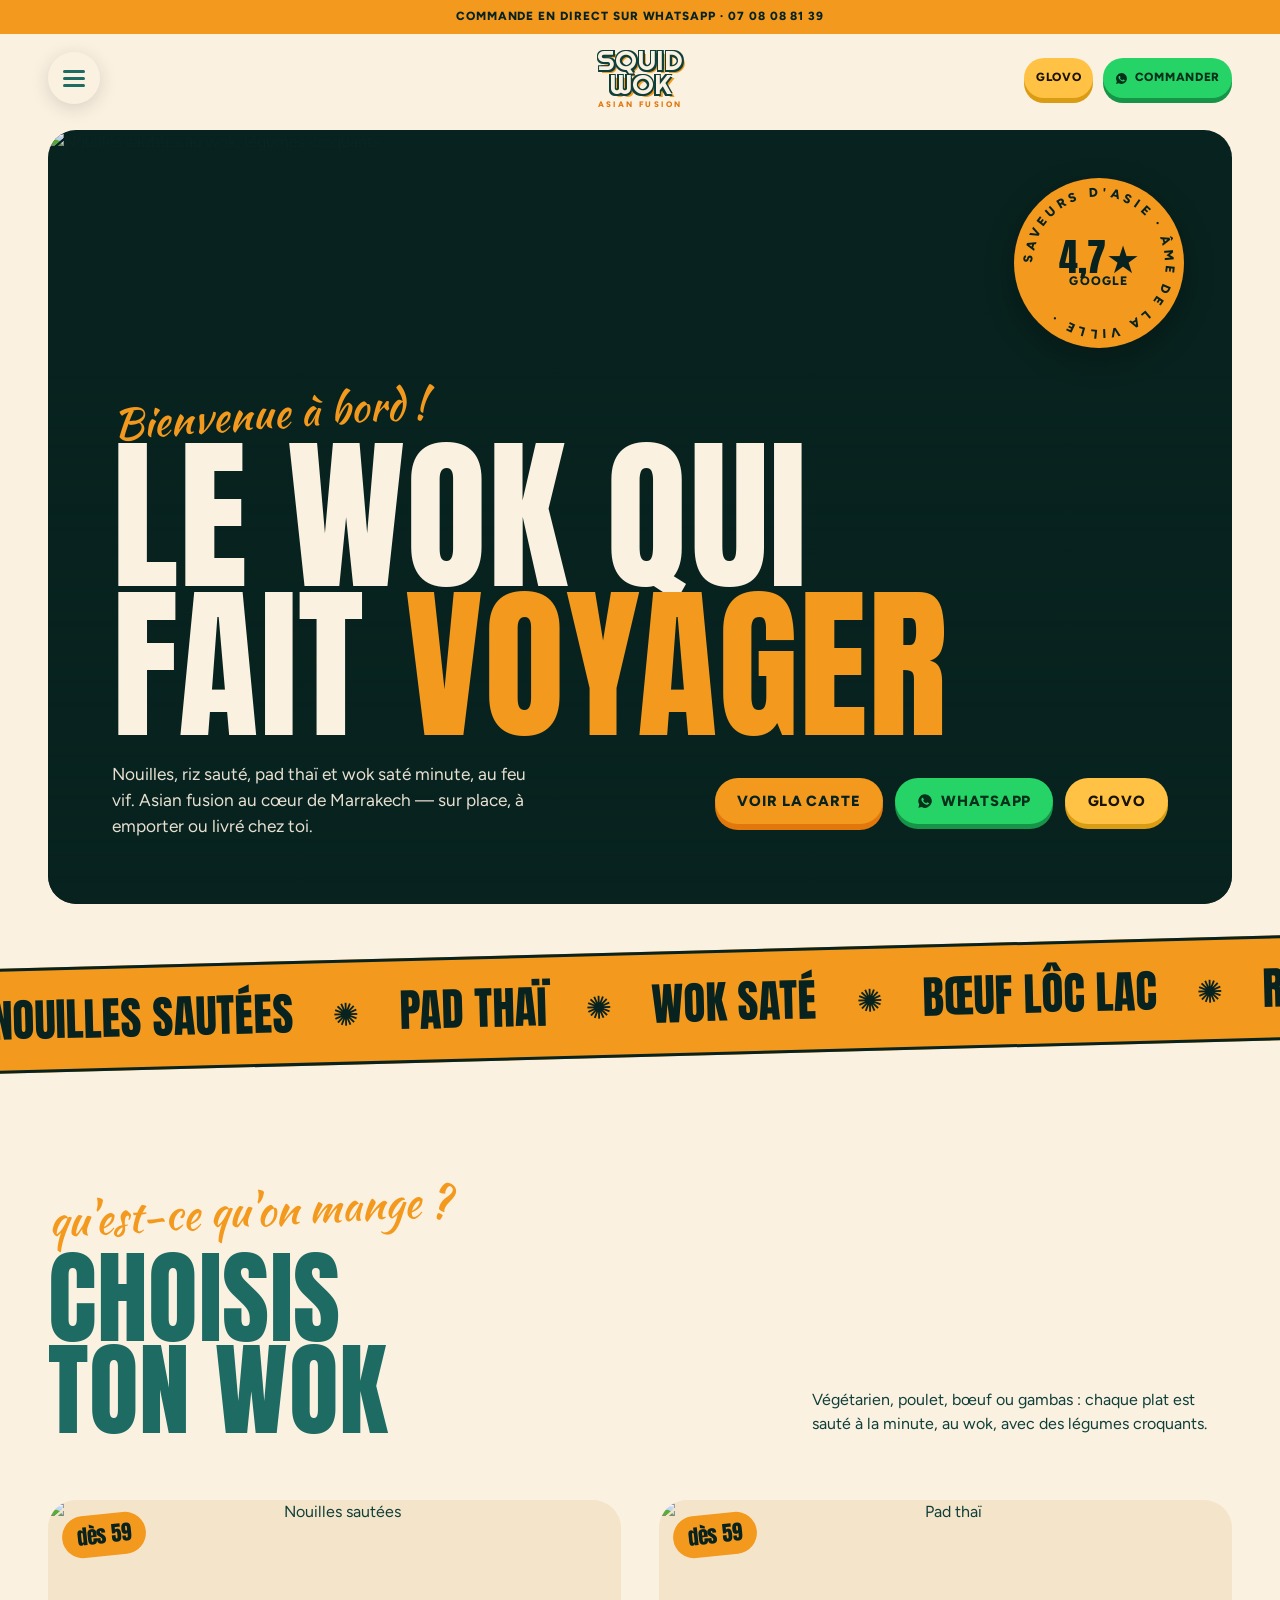
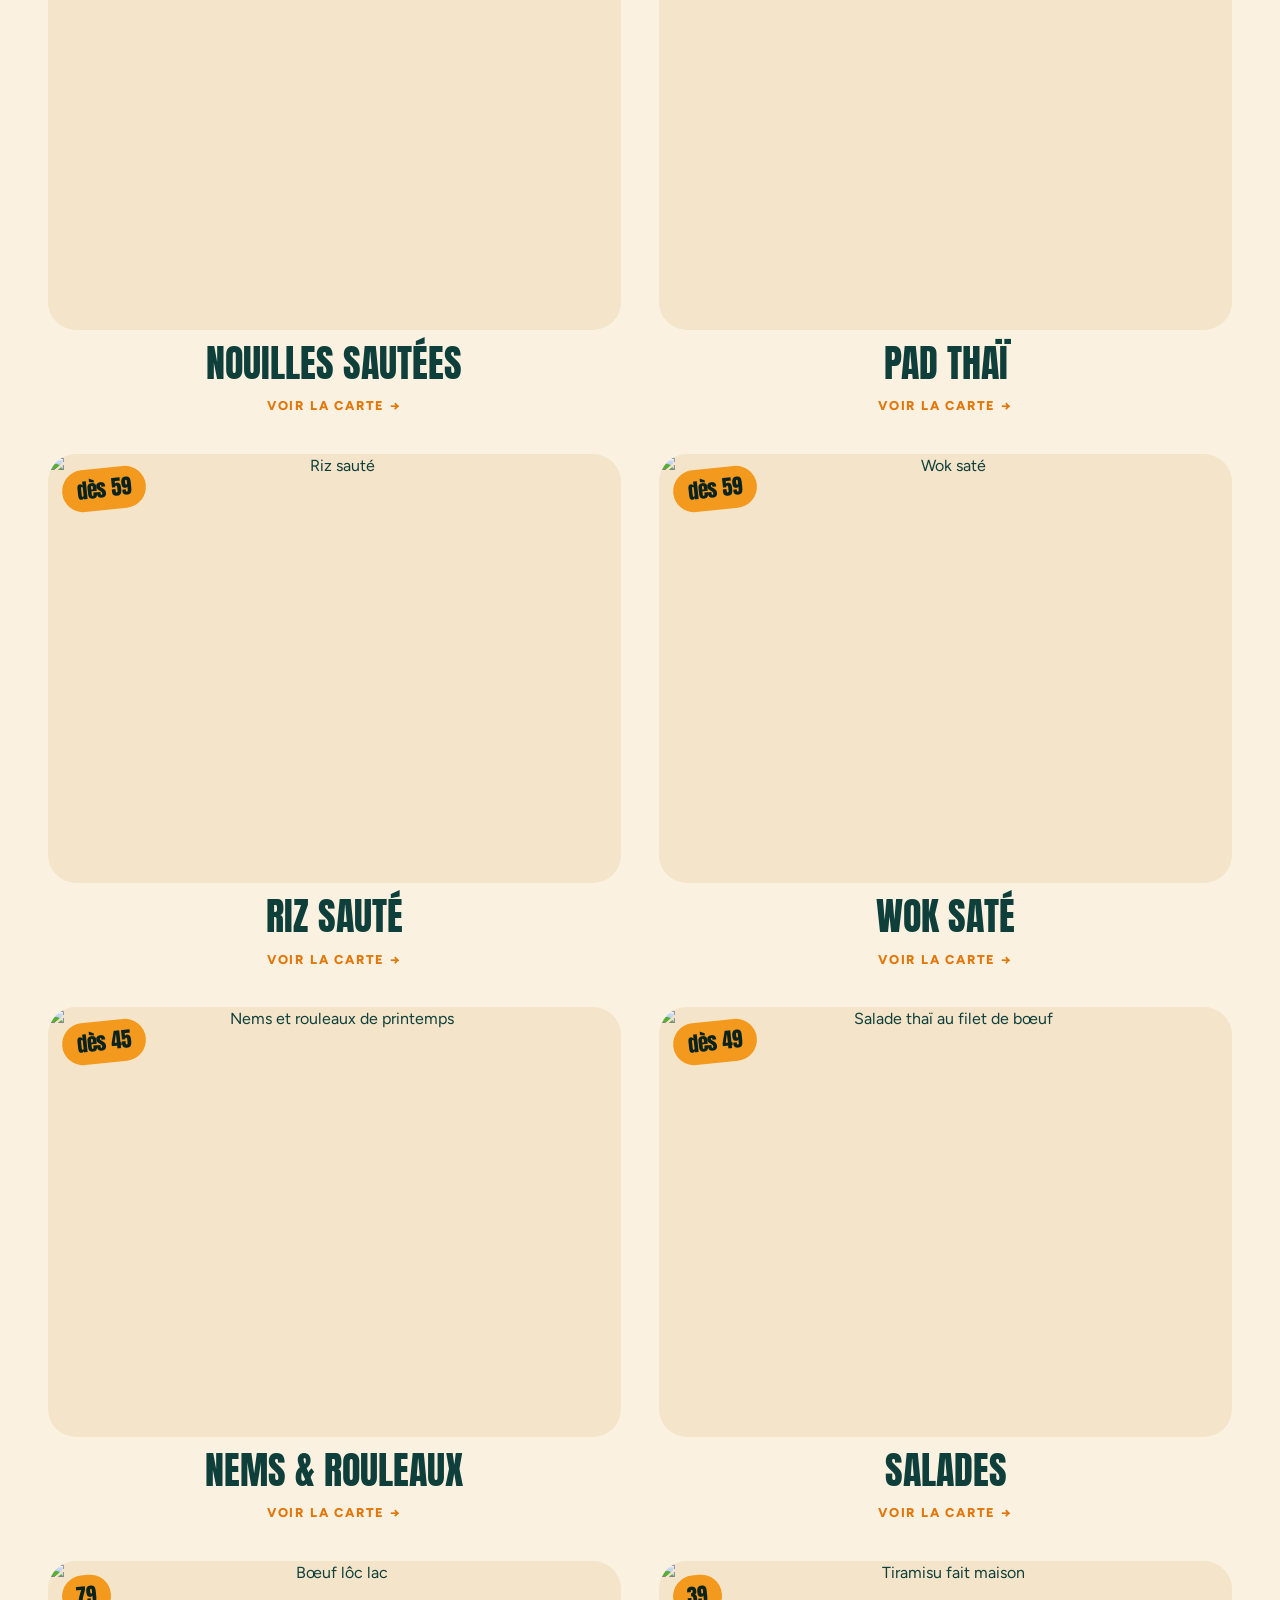
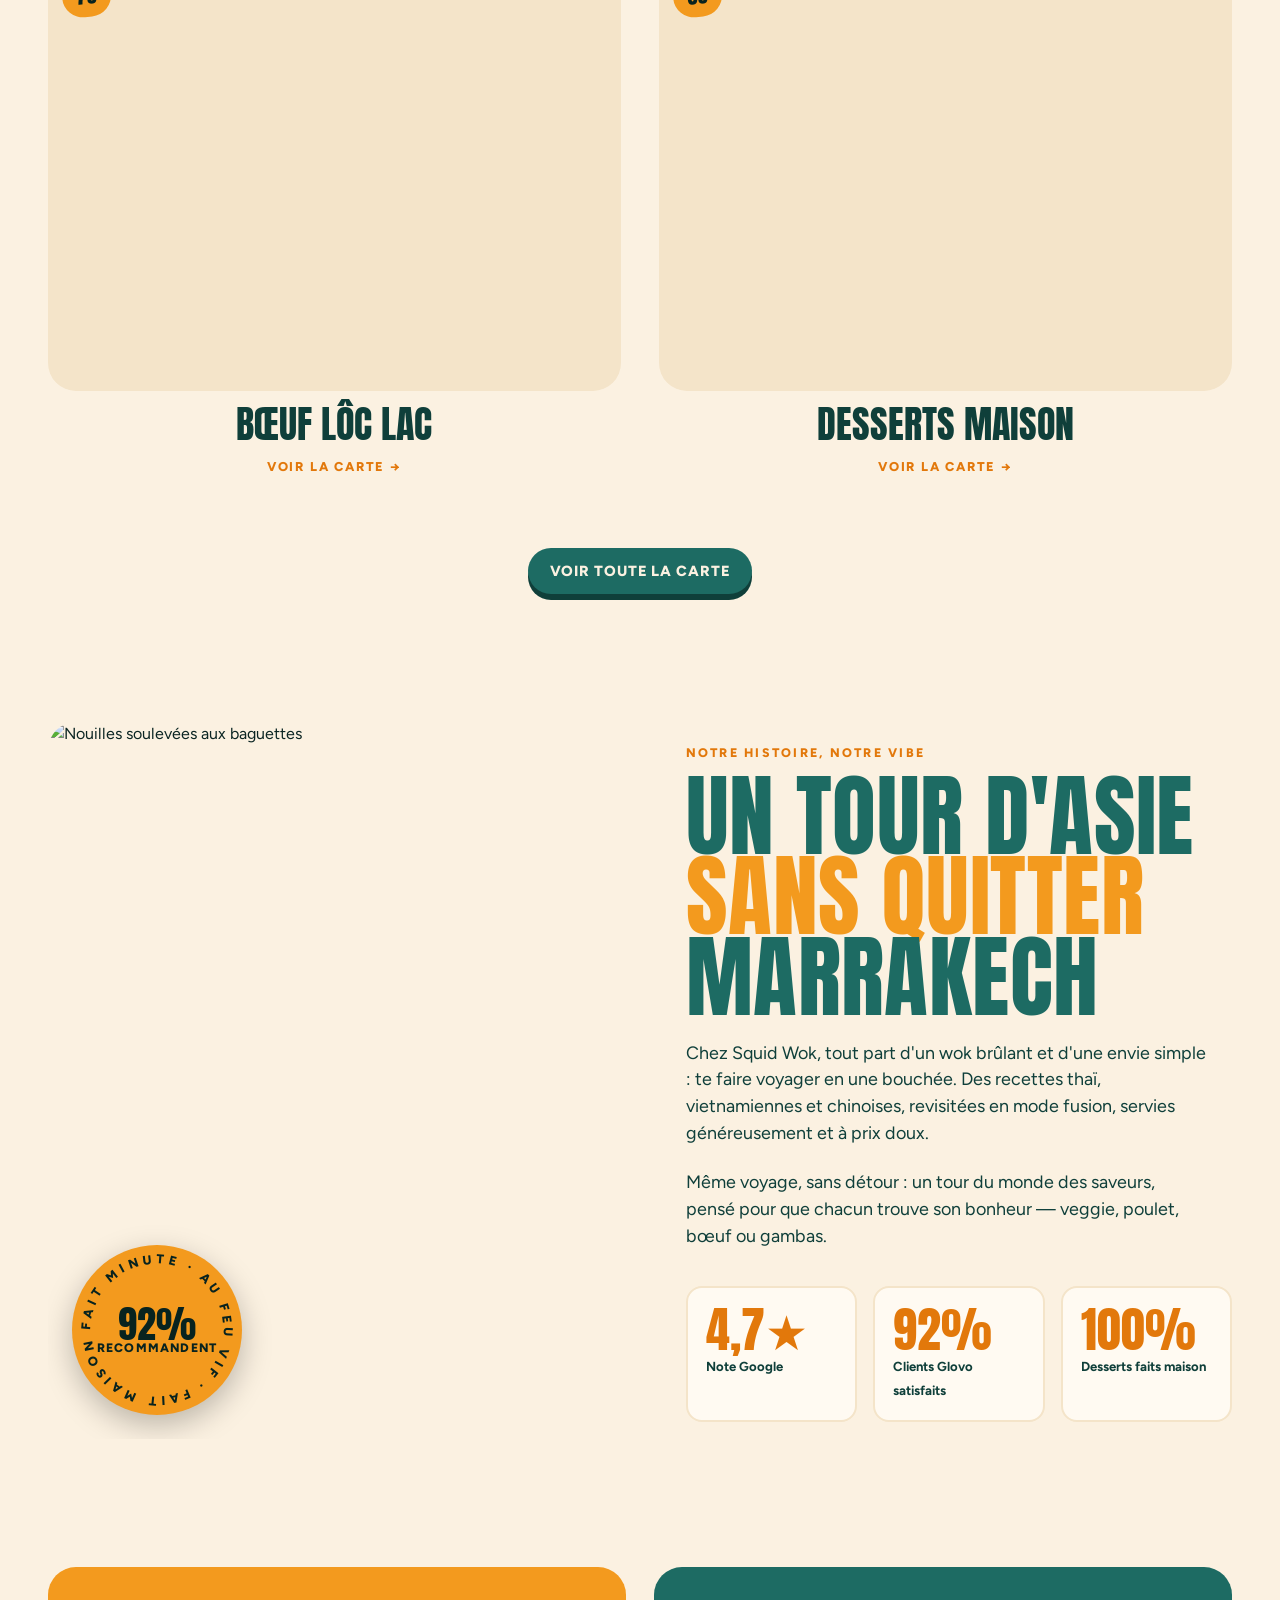
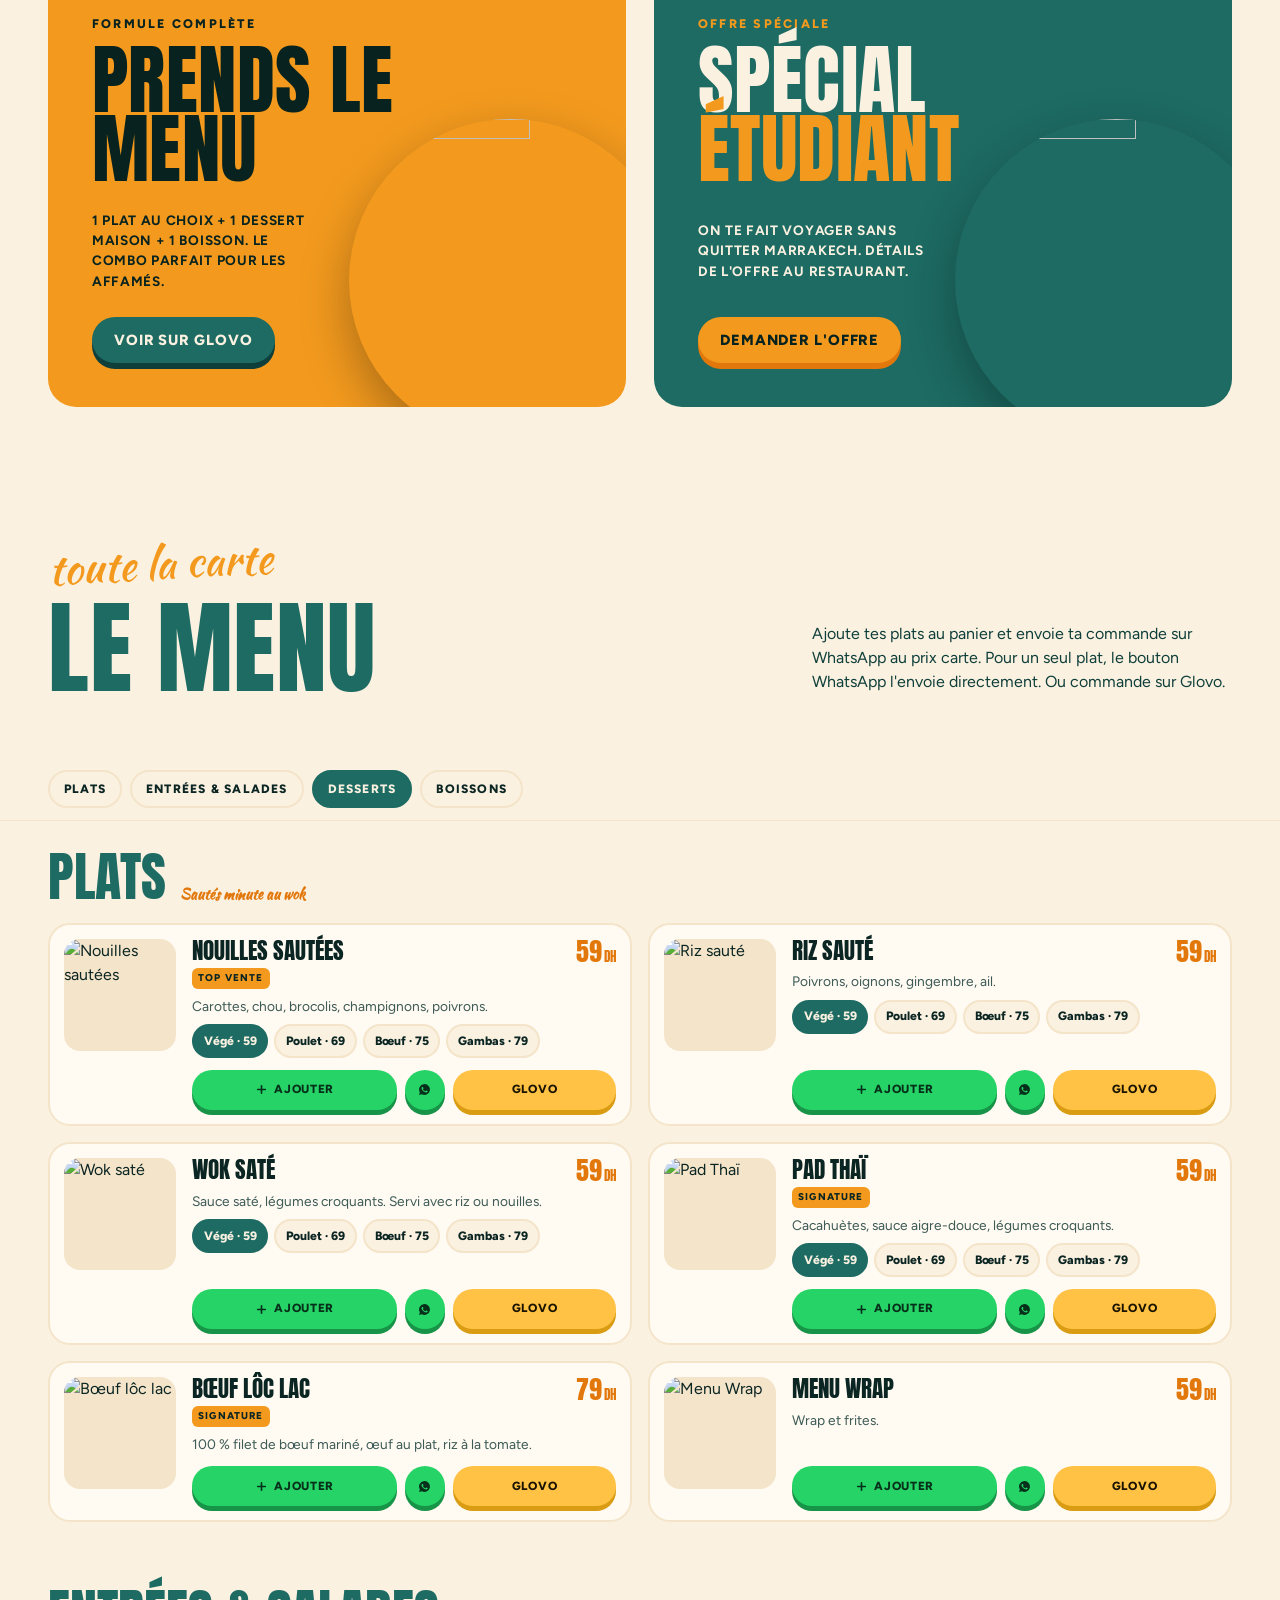
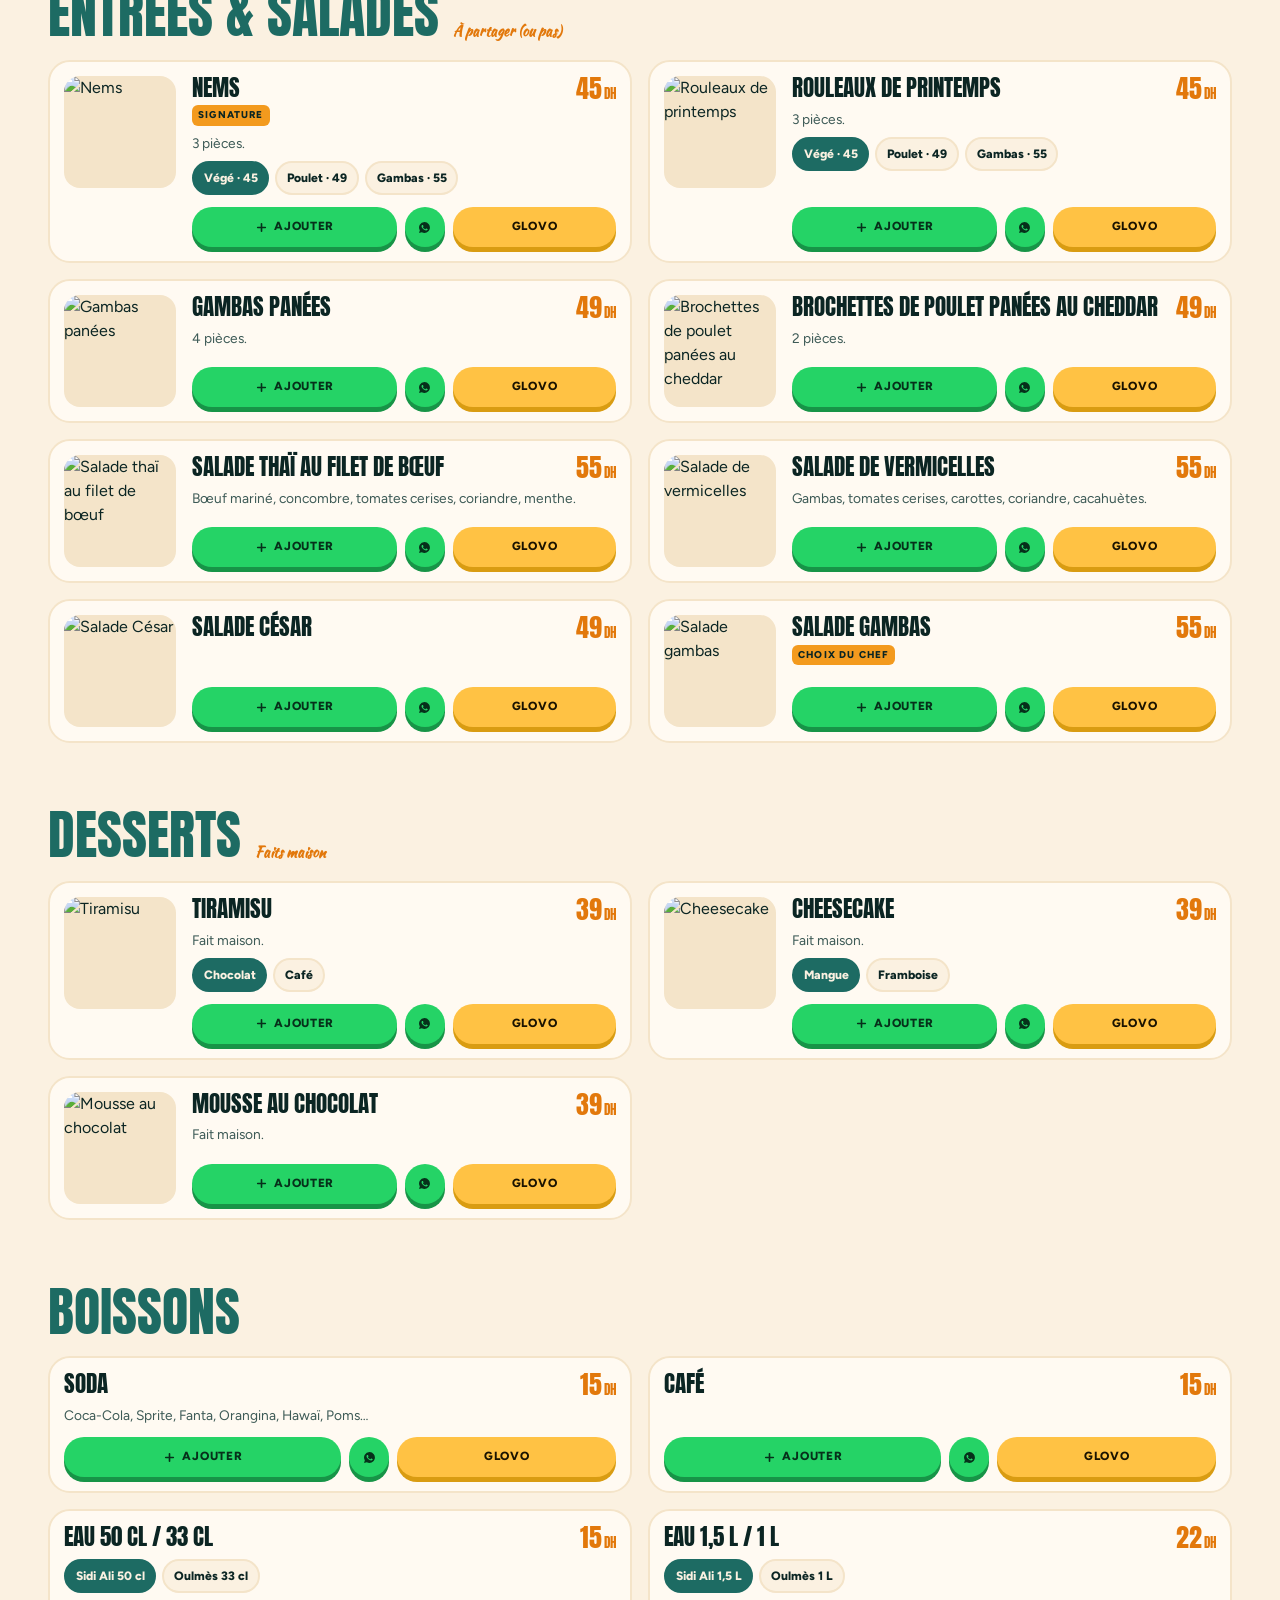
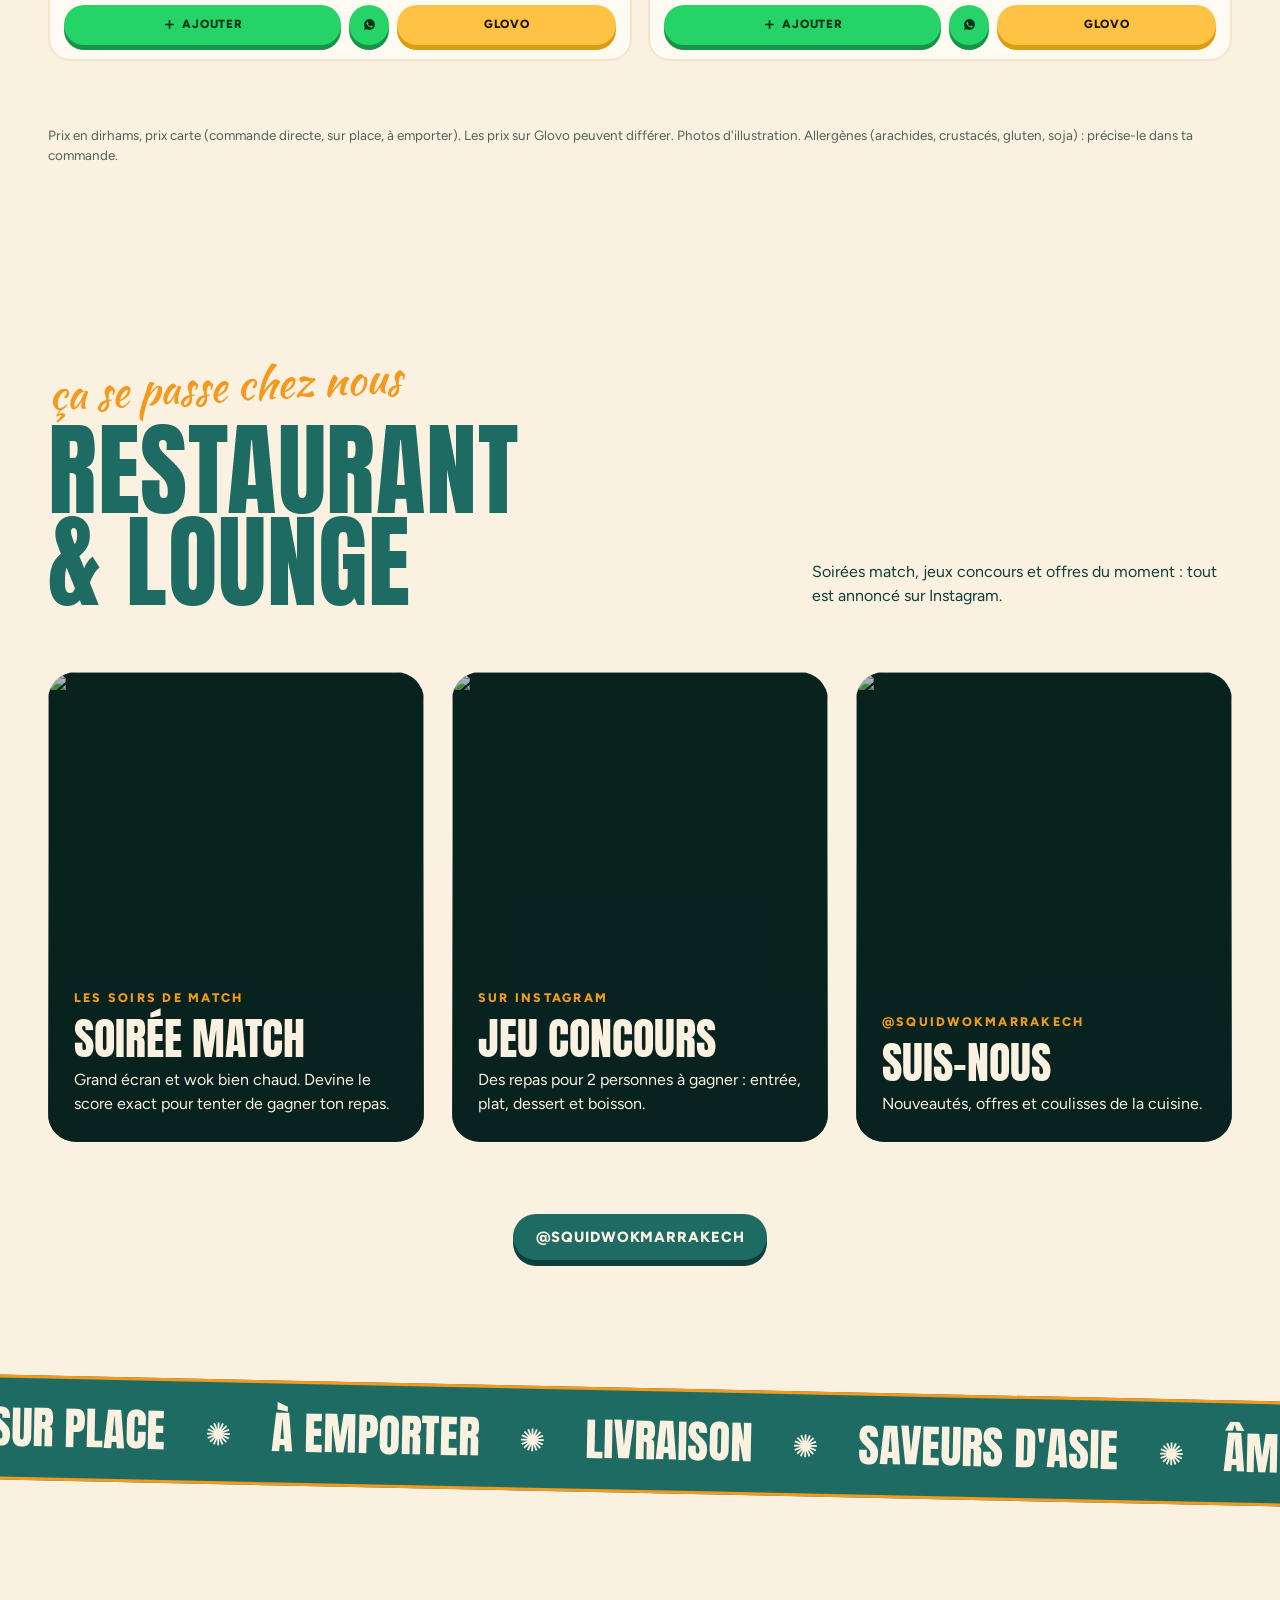
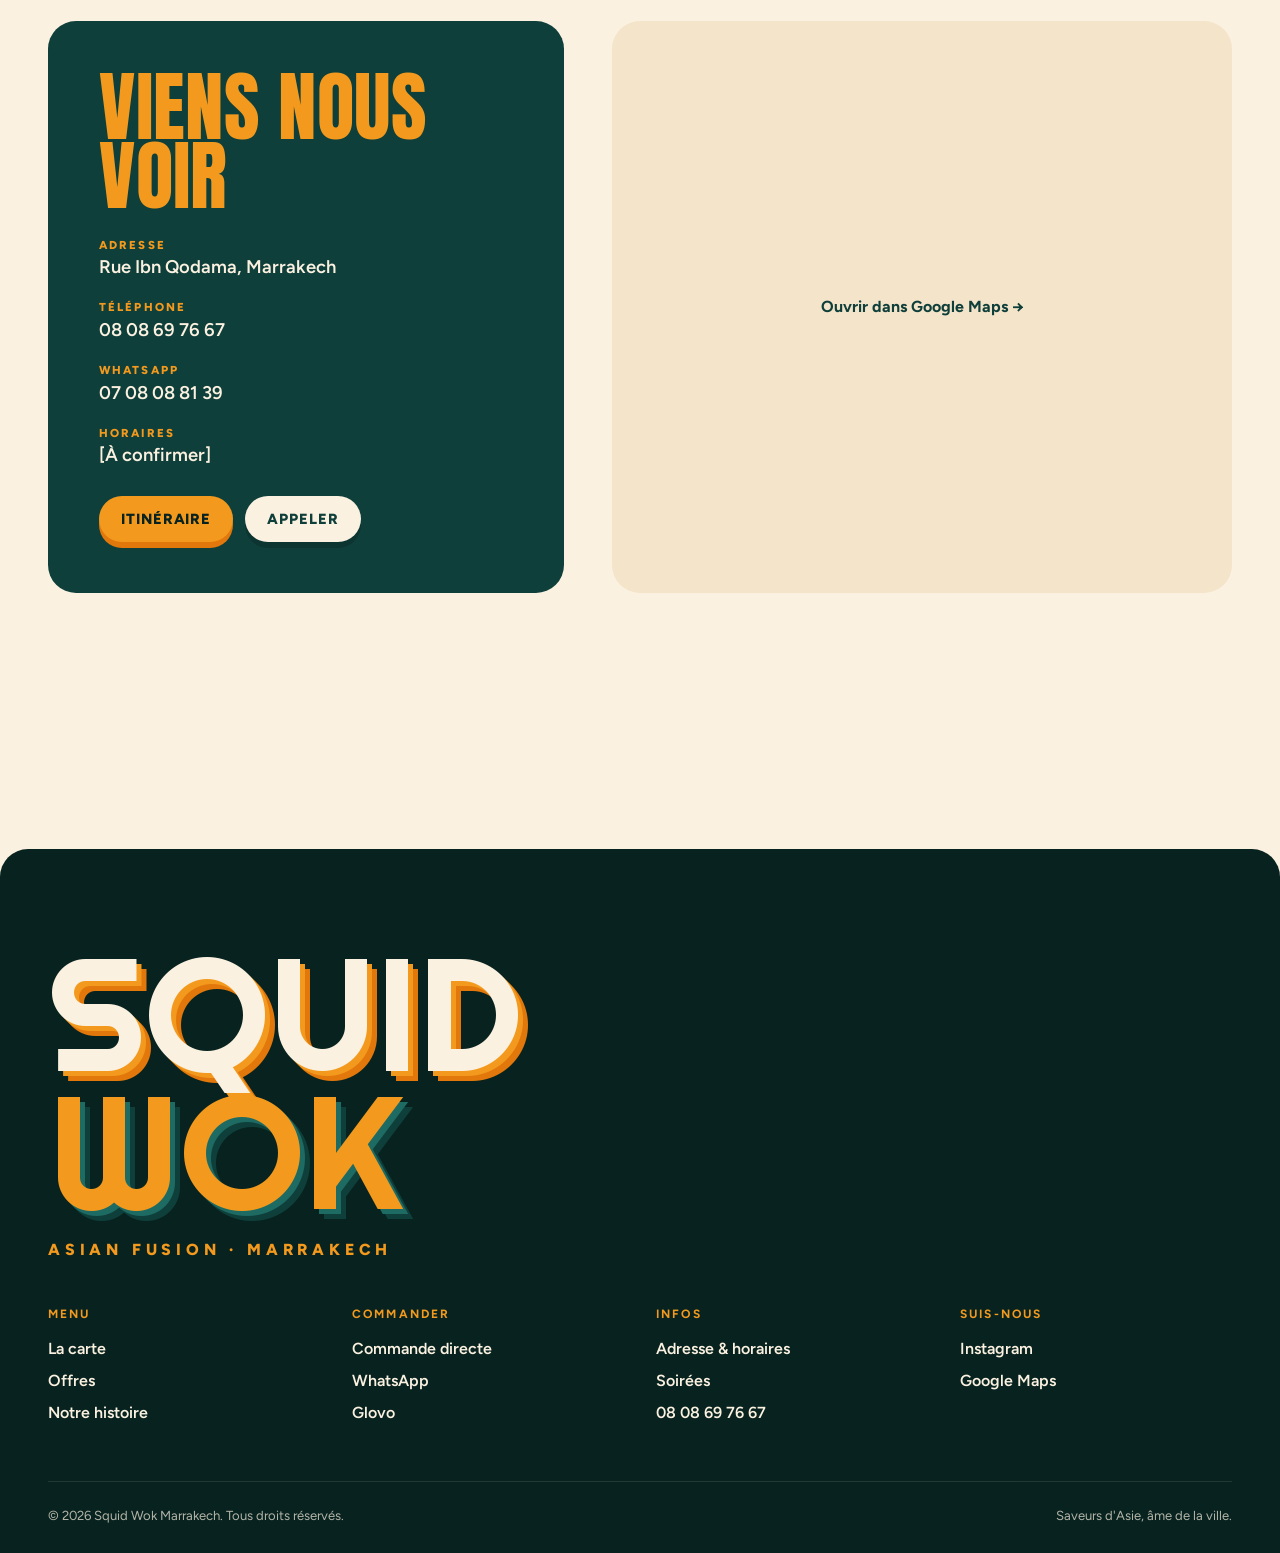
==== commit cb89a025: "Titres en Anton, Righteous réservé au logo Co-Authored-By: Claude Opus 5.5 <noreply@anthropic.com>" ====
--- a/index.html
+++ b/index.html
@@ -13,8 +13,8 @@
 <meta name="robots" content="noindex"><!-- preview : retirer à la mise en ligne finale -->
 <link rel="preconnect" href="https://fonts.googleapis.com">
 <link rel="preconnect" href="https://fonts.gstatic.com" crossorigin>
-<link href="https://fonts.googleapis.com/css2?family=Righteous&family=Figtree:wght@400;600;700;800&family=Kaushan+Script&display=swap" rel="stylesheet">
-<link rel="stylesheet" href="assets/style.css?v=7">
+<link href="https://fonts.googleapis.com/css2?family=Anton&family=Righteous&family=Figtree:wght@400;600;700;800&family=Kaushan+Script&display=swap" rel="stylesheet">
+<link rel="stylesheet" href="assets/style.css?v=8">
 <script type="application/ld+json">
 {"@context":"https://schema.org","@type":"Restaurant","name":"Squid Wok","servesCuisine":["Asiatique","Thaï","Asian fusion"],"address":{"@type":"PostalAddress","streetAddress":"Rue Ibn Qodama","addressLocality":"Marrakech","addressCountry":"MA"},"telephone":"+212808697667","priceRange":"45-79 MAD","sameAs":["https://www.instagram.com/squidwokmarrakech/","https://glovoapp.com/fr/ma/marrakech/stores/squid-wok-mar"]}
 </script>
@@ -246,7 +246,7 @@
   </div>
 </footer>
 
-<script src="assets/menu.js?v=6"></script>
-<script src="assets/main.js?v=6"></script>
+<script src="assets/menu.js?v=8"></script>
+<script src="assets/main.js?v=8"></script>
 </body>
 </html>
--- a/assets/style.css
+++ b/assets/style.css
@@ -18,7 +18,7 @@
   --shadow:0 18px 40px rgba(8,35,31,.14);
   --radius:28px;
   --radius-sm:16px;
-  --display:'Righteous', 'Anton', system-ui, sans-serif;
+  --display:'Anton', 'Bebas Neue', Impact, sans-serif;
   --body:'Figtree', system-ui, sans-serif;
   --script:'Kaushan Script', cursive;
   --gutter:clamp(16px,4vw,48px);
@@ -34,7 +34,7 @@
 :focus-visible{outline:3px solid var(--orange);outline-offset:3px;border-radius:6px}
 
 .wrap{width:100%;max-width:1320px;margin:0 auto;padding:0 var(--gutter)}
-.display{font-family:var(--display);text-transform:uppercase;line-height:.98;letter-spacing:0;font-weight:400}
+.display{font-family:var(--display);text-transform:uppercase;line-height:.9;letter-spacing:.005em;font-weight:400}
 .script{font-family:var(--script);text-transform:none;letter-spacing:0}
 .eyebrow{display:inline-block;font-weight:800;font-size:.78rem;letter-spacing:.18em;text-transform:uppercase}
 
@@ -58,7 +58,7 @@
 
 
 /* ---------- Logo (lettrage du logo Instagram, sans la pieuvre) ---------- */
-.logo{display:inline-flex;flex-direction:column;align-items:center;font-family:var(--display);text-transform:uppercase;white-space:nowrap;line-height:.86}
+.logo{display:inline-flex;flex-direction:column;align-items:center;font-family:'Righteous', var(--display);text-transform:uppercase;white-space:nowrap;line-height:.86}
 .logo__main{display:flex;flex-direction:column;align-items:center;font-size:clamp(1.45rem,2.2vw,1.9rem);color:var(--cream);-webkit-text-stroke:0;text-shadow:-1.5px -1.5px 0 var(--teal-deep),1.5px -1.5px 0 var(--teal-deep),-1.5px 1.5px 0 var(--teal-deep),1.5px 1.5px 0 var(--teal-deep),3px 3px 0 var(--orange)}
 .logo__main span{display:block;color:var(--cream)}
 .logo__sub{font-family:var(--body);font-weight:800;font-size:.5rem;letter-spacing:.3em;color:var(--orange-deep);margin-top:5px}
@@ -91,7 +91,7 @@
 .nav{position:fixed;inset:0;z-index:45;padding-top:calc(var(--top-h) + 110px)!important;background:var(--teal);color:var(--cream);display:flex;flex-direction:column;justify-content:center;padding:120px var(--gutter) 40px;clip-path:circle(0% at 40px 40px);transition:clip-path .7s var(--ease);overflow:auto}
 .menu-open .nav{clip-path:circle(150% at 40px 40px)}
 .nav ul{list-style:none}
-.nav li a{min-height:44px;font-family:var(--display);font-size:clamp(2rem,7vw,4.6rem);text-transform:uppercase;line-height:1.02;display:inline-block;transition:color .2s,transform .3s var(--ease)}
+.nav li a{min-height:44px;font-family:var(--display);font-size:clamp(2.6rem,9vw,6rem);text-transform:uppercase;line-height:1.02;display:inline-block;transition:color .2s,transform .3s var(--ease)}
 .nav li a:hover{color:var(--orange);transform:translateX(12px)}
 .nav__foot{margin-top:40px;display:flex;flex-wrap:wrap;gap:24px;font-weight:700;opacity:.85}
 
@@ -103,7 +103,7 @@
 @keyframes heroZoom{to{transform:scale(1)}}
 .hero__media::after{content:"";position:absolute;inset:0;background:linear-gradient(180deg,rgba(8,35,31,.05) 30%,rgba(8,35,31,.85) 100%)}
 .hero__content{position:relative;z-index:2;padding:clamp(24px,5vw,64px);color:var(--cream);width:100%;display:grid;gap:22px}
-.hero__title{font-size:clamp(2.7rem,9.6vw,9rem)}
+.hero__title{font-size:clamp(3.6rem,13vw,12rem)}
 .hero__title em{font-style:normal;color:var(--orange)}
 .hero__row{display:flex;flex-wrap:wrap;gap:16px 28px;align-items:center;justify-content:space-between}
 .hero__row p{max-width:440px;font-size:1.08rem;opacity:.92}
@@ -112,7 +112,7 @@
 /* Sticker rond tournant */
 .sticker{position:absolute;z-index:3;width:clamp(110px,14vw,170px);aspect-ratio:1;border-radius:50%;background:var(--orange);color:var(--teal-ink);display:grid;place-items:center;text-align:center;box-shadow:0 10px 30px rgba(0,0,0,.25)}
 .sticker svg{position:absolute;inset:0;width:100%;height:100%;animation:spin 18s linear infinite}
-.sticker strong{font-family:var(--display);font-weight:400;font-size:clamp(1.3rem,2.4vw,2rem);line-height:.9}
+.sticker strong{font-family:var(--display);font-weight:400;font-size:clamp(1.6rem,3vw,2.4rem);line-height:.9}
 .sticker strong small{display:block;font-family:var(--body);font-size:.32em;font-weight:800;letter-spacing:.1em}
 @keyframes spin{to{transform:rotate(360deg)}}
 .hero .sticker{top:clamp(20px,4vw,48px);right:clamp(20px,4vw,48px)}
@@ -121,14 +121,14 @@
 .marquee{overflow:hidden;background:var(--orange);color:var(--teal-ink);padding:16px 0;transform:rotate(-1.5deg);margin:48px -10px 0;border-block:3px solid var(--teal-ink)}
 .marquee--teal{background:var(--teal);color:var(--cream);transform:rotate(1.2deg);border-color:var(--orange)}
 .marquee__track{display:flex;gap:40px;width:max-content;animation:marquee 32s linear infinite}
-.marquee span{font-family:var(--display);font-size:clamp(1.3rem,2.8vw,2.2rem);text-transform:uppercase;white-space:nowrap;display:flex;align-items:center;gap:40px}
+.marquee span{font-family:var(--display);font-size:clamp(1.6rem,3.6vw,2.8rem);text-transform:uppercase;white-space:nowrap;display:flex;align-items:center;gap:40px}
 .marquee span::after{content:"✺";color:currentColor;font-size:.7em}
 @keyframes marquee{to{transform:translateX(-50%)}}
 
 /* ---------- Section heads ---------- */
 .section{padding:clamp(72px,10vw,140px) 0}
 .head{display:flex;flex-wrap:wrap;align-items:flex-end;justify-content:space-between;gap:20px;margin-bottom:clamp(36px,5vw,64px)}
-.head h2{font-size:clamp(2.4rem,6.4vw,5.4rem);color:var(--teal)}
+.head h2{font-size:clamp(3rem,8vw,7rem);color:var(--teal)}
 .head h2 .script{color:var(--orange);font-size:.42em;display:block;transform:rotate(-3deg);margin-bottom:.35em;line-height:1.2}
 .head p{max-width:420px;color:var(--teal-deep)}
 
@@ -139,7 +139,7 @@
 .cat__img img{width:100%;height:100%;object-fit:cover;transition:transform .8s var(--ease)}
 .cat:hover .cat__img img{transform:scale(1.07) rotate(-1deg)}
 .cat__price{position:absolute;top:14px;left:14px;background:var(--orange);color:var(--teal-ink);font-family:var(--display);font-size:1.3rem;padding:.25em .7em;border-radius:999px;transform:rotate(-6deg)}
-.cat h3{font-family:var(--display);font-weight:400;font-size:clamp(1.15rem,2.4vw,2rem);text-transform:uppercase;line-height:1}
+.cat h3{font-family:var(--display);font-weight:400;font-size:clamp(1.6rem,3vw,2.4rem);text-transform:uppercase;line-height:1}
 .cat__cta{font-weight:800;font-size:.8rem;letter-spacing:.14em;text-transform:uppercase;color:var(--orange-deep);display:inline-flex;gap:.4em;justify-content:center;align-items:center}
 .cat__cta::after{content:"→";transition:transform .3s var(--ease)}
 .cat:hover .cat__cta::after{transform:translateX(6px)}
@@ -150,18 +150,18 @@
 .story__media{position:relative;border-radius:var(--radius);overflow:hidden;aspect-ratio:4/5}
 .story__media img{width:100%;height:100%;object-fit:cover}
 .story__media .sticker{bottom:24px;left:24px}
-.story h2{font-size:clamp(2.3rem,5.2vw,4.6rem);color:var(--teal)}
+.story h2{font-size:clamp(3rem,7vw,6.2rem);color:var(--teal)}
 .story h2 em{font-style:normal;color:var(--orange)}
 .story p{font-size:1.12rem;margin-top:22px;max-width:520px;color:var(--teal-deep)}
 .stats{display:grid;grid-template-columns:repeat(3,1fr);gap:16px;margin-top:36px}
 .stat{background:var(--white);border-radius:var(--radius-sm);padding:18px;border:2px solid var(--cream-2)}
-.stat b{font-family:var(--display);font-weight:400;font-size:clamp(1.6rem,3.2vw,2.5rem);color:var(--orange-deep);display:block;line-height:1}
+.stat b{font-family:var(--display);font-weight:400;font-size:clamp(2rem,4vw,3rem);color:var(--orange-deep);display:block;line-height:1}
 .stat span{font-size:.82rem;font-weight:700;color:var(--teal-deep)}
 
 /* ---------- Promo cards (pattern "Izaberi obrok / Postani deo ekipe") ---------- */
 .promos{display:grid;grid-template-columns:1fr 1fr;gap:clamp(16px,2.5vw,28px)}
 .promo{position:relative;border-radius:var(--radius);overflow:hidden;min-height:440px;padding:clamp(24px,4vw,44px);display:flex;flex-direction:column;justify-content:space-between;isolation:isolate}
-.promo h3{font-size:clamp(2.3rem,4.2vw,4rem);max-width:9ch}
+.promo h3{font-size:clamp(3rem,6vw,5.4rem);max-width:8ch}
 .promo p{max-width:min(260px,48%);font-weight:700;text-transform:uppercase;font-size:.85rem;letter-spacing:.05em}
 .promo img{position:absolute;right:-8%;bottom:-8%;width:56%;aspect-ratio:1;object-fit:cover;border-radius:50%;z-index:-1;transition:transform .9s var(--ease);box-shadow:0 20px 50px rgba(0,0,0,.3)}
 .promo:hover img{transform:rotate(-8deg) scale(1.05)}
@@ -179,7 +179,7 @@
 .catnav a.on,.catnav a:hover{background:var(--teal);border-color:var(--teal);color:var(--cream)}
 .menu-cat{margin-bottom:clamp(40px,6vw,64px)}
 .menu-cat__title{display:flex;flex-wrap:wrap;align-items:baseline;gap:4px 14px;margin-bottom:18px}
-.menu-cat__title h3{font-family:var(--display);font-weight:400;font-size:clamp(1.8rem,3.6vw,2.8rem);text-transform:uppercase;color:var(--teal);line-height:1}
+.menu-cat__title h3{font-family:var(--display);font-weight:400;font-size:clamp(2.2rem,4.4vw,3.4rem);text-transform:uppercase;color:var(--teal);line-height:1}
 .menu-cat__title span{font-weight:700;font-size:.9rem;color:var(--orange-deep)}
 .dishes{display:grid;grid-template-columns:repeat(2,minmax(0,1fr));gap:16px}
 .dish{display:grid;grid-template-columns:112px minmax(0,1fr);gap:16px;background:var(--paper);border:2px solid var(--cream-2);border-radius:22px;padding:14px;transition:border-color .2s,box-shadow .25s}
@@ -188,8 +188,8 @@
 .dish__img{width:112px;height:112px;border-radius:16px;object-fit:cover;background:var(--cream-2)}
 .dish__body{display:flex;flex-direction:column;gap:8px;min-width:0}
 .dish__top{display:flex;justify-content:space-between;align-items:flex-start;gap:10px}
-.dish h4{font-family:var(--display);font-weight:400;font-size:1.2rem;text-transform:uppercase;line-height:1;color:var(--ink)}
-.dish__price{font-family:var(--display);font-size:1.4rem;line-height:1;color:var(--orange-deep);white-space:nowrap}
+.dish h4{font-family:var(--display);font-weight:400;font-size:1.45rem;text-transform:uppercase;line-height:1;color:var(--ink)}
+.dish__price{font-family:var(--display);font-size:1.6rem;line-height:1;color:var(--orange-deep);white-space:nowrap}
 .dish__price small{font-size:.5em;margin-left:2px}
 .dish__badge{display:inline-block;font-size:.62rem;font-weight:800;letter-spacing:.12em;text-transform:uppercase;background:var(--orange);color:var(--ink);padding:.3em .6em;border-radius:6px;margin-top:6px}
 .dish p{font-size:.86rem;color:#3d5a56;line-height:1.4}
@@ -212,12 +212,12 @@
 .event:hover img{transform:scale(1.06);opacity:.9}
 .event div{padding:26px}
 .event .eyebrow{color:var(--orange)}
-.event h3{font-family:var(--display);font-weight:400;font-size:clamp(1.6rem,2.6vw,2.2rem);text-transform:uppercase;line-height:.95;margin:.2em 0}
+.event h3{font-family:var(--display);font-weight:400;font-size:clamp(2rem,3.4vw,2.8rem);text-transform:uppercase;line-height:.95;margin:.2em 0}
 
 /* ---------- Infos ---------- */
 .infos{display:grid;grid-template-columns:1fr 1.2fr;gap:clamp(24px,4vw,48px);align-items:stretch}
 .infos__card{background:var(--teal-deep);color:var(--cream);border-radius:var(--radius);padding:clamp(28px,4vw,52px);display:grid;gap:26px;align-content:start}
-.infos__card h2{font-size:clamp(2.4rem,4.6vw,4rem);color:var(--orange)}
+.infos__card h2{font-size:clamp(3rem,6vw,5rem);color:var(--orange)}
 .infos dl{display:grid;gap:18px}
 .infos dt{font-size:.72rem;font-weight:800;letter-spacing:.18em;text-transform:uppercase;color:var(--orange)}
 .infos dd{font-size:1.15rem;font-weight:600}
@@ -322,7 +322,7 @@
   .dish__img{width:84px;height:84px;border-radius:14px}
   .dish__actions{grid-column:1/-1}
   .dish--noimg .dish__actions{grid-column:auto}
-  .dish h4{font-size:1.05rem}
+  .dish h4{font-size:1.25rem}
   .cartfab{display:none}
   .mbar{display:grid;grid-template-columns:1.4fr 1fr;gap:8px;position:fixed;left:10px;right:10px;bottom:10px;z-index:70;background:var(--teal-ink);padding:8px;border-radius:22px;box-shadow:0 12px 30px rgba(0,0,0,.35)}
   .mbar .btn{min-height:50px;font-size:.76rem;padding-inline:.6em}
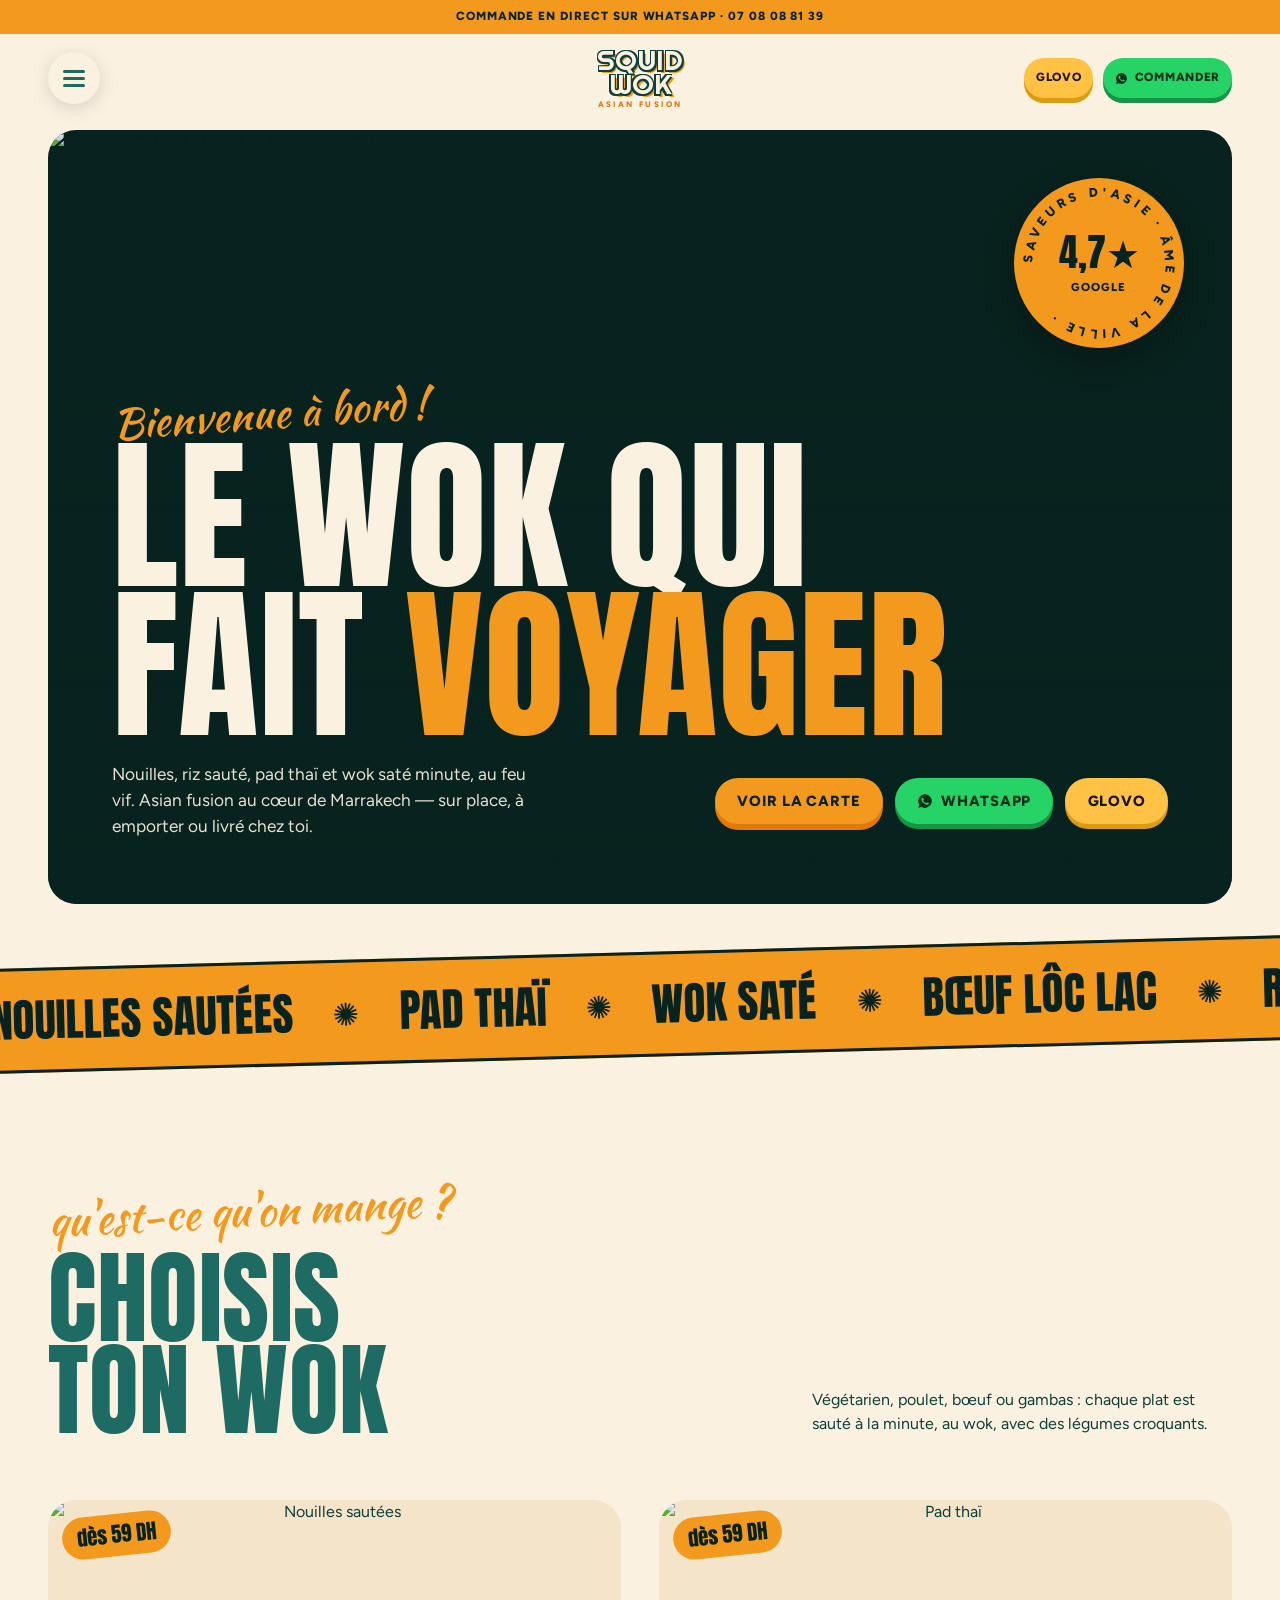
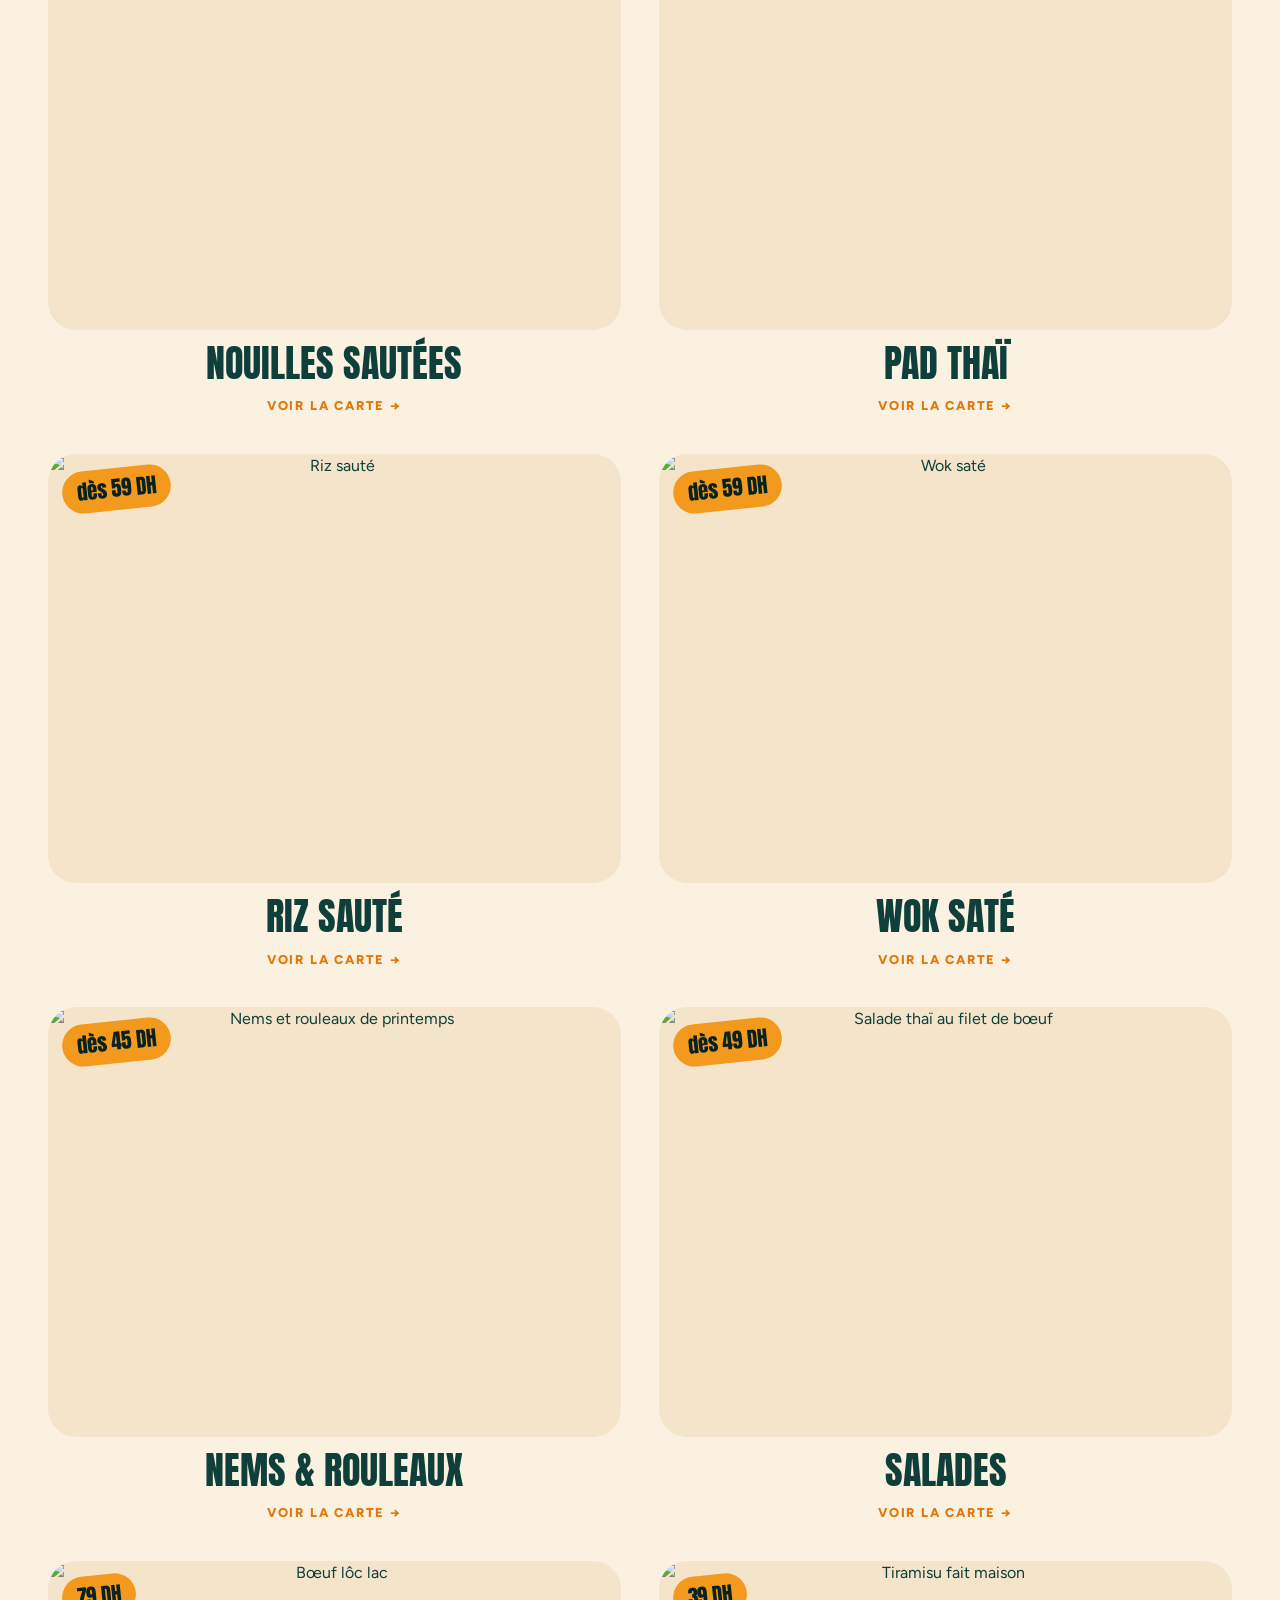
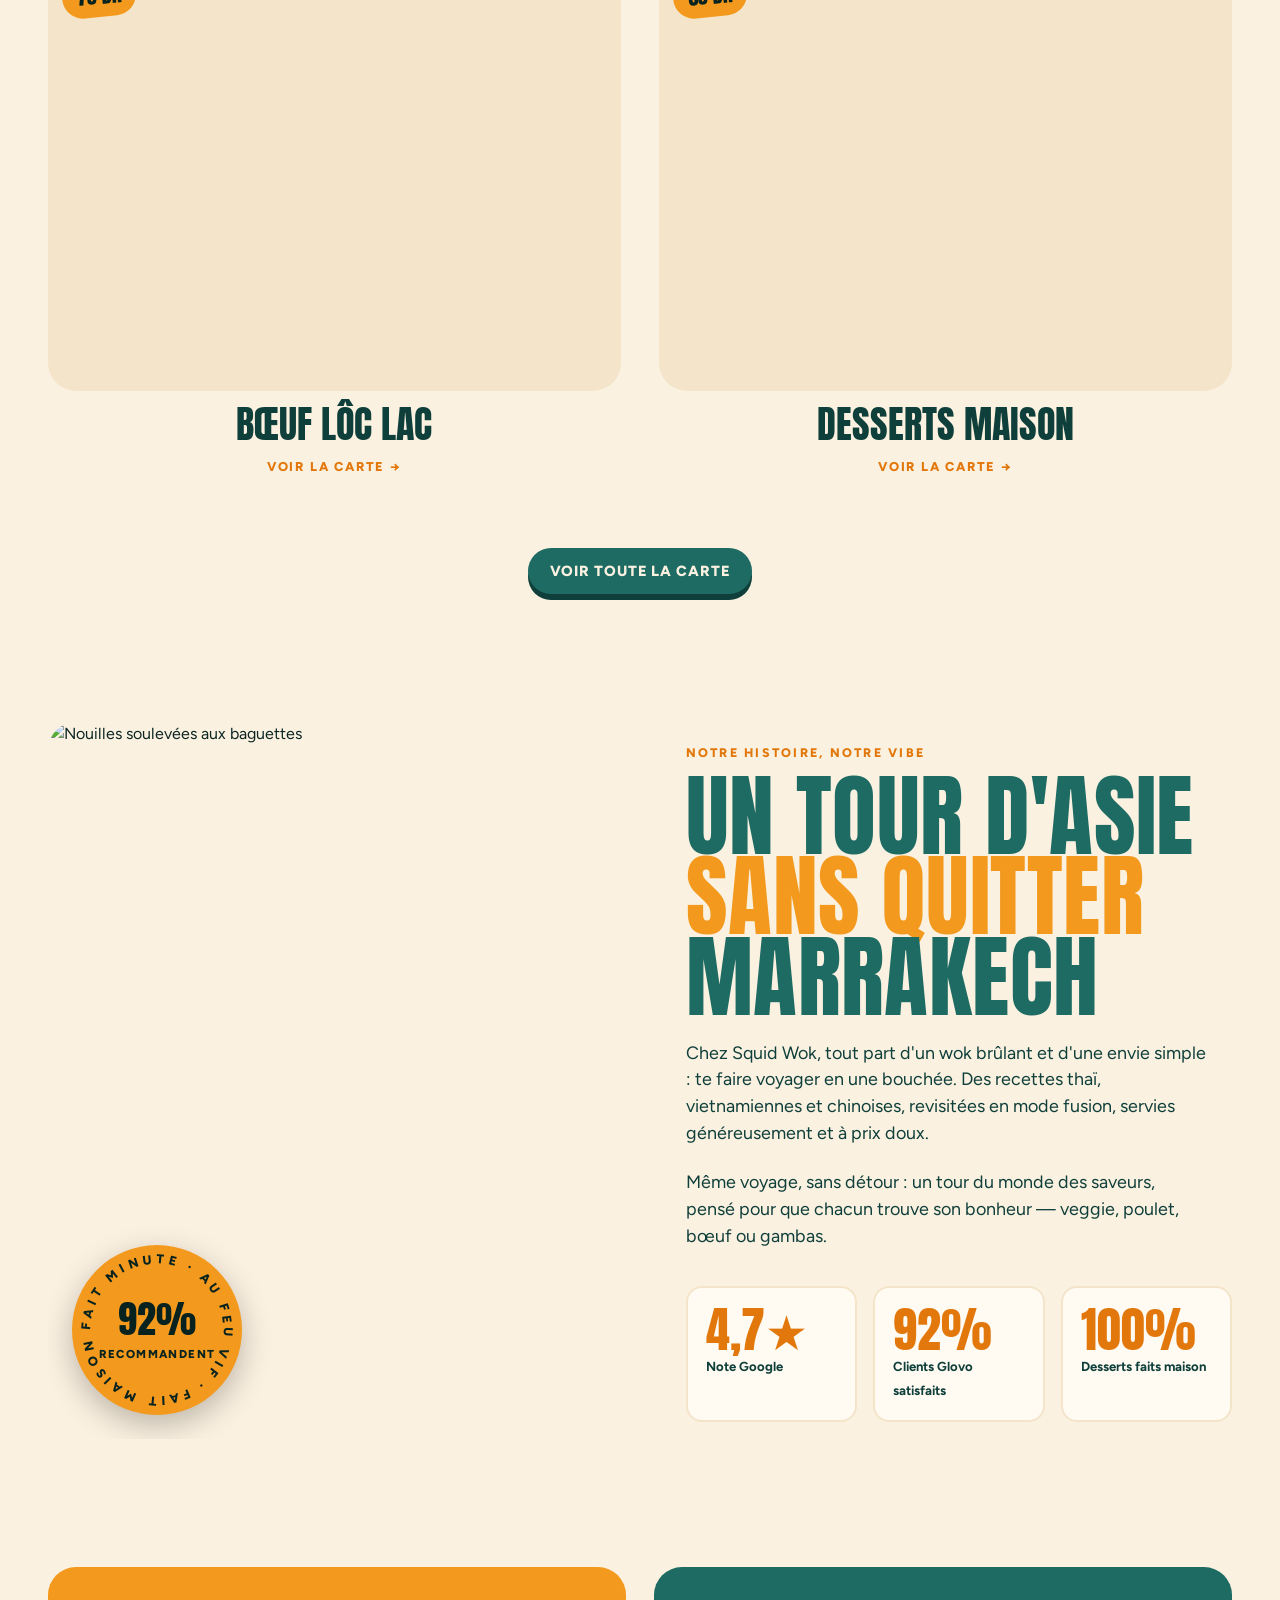
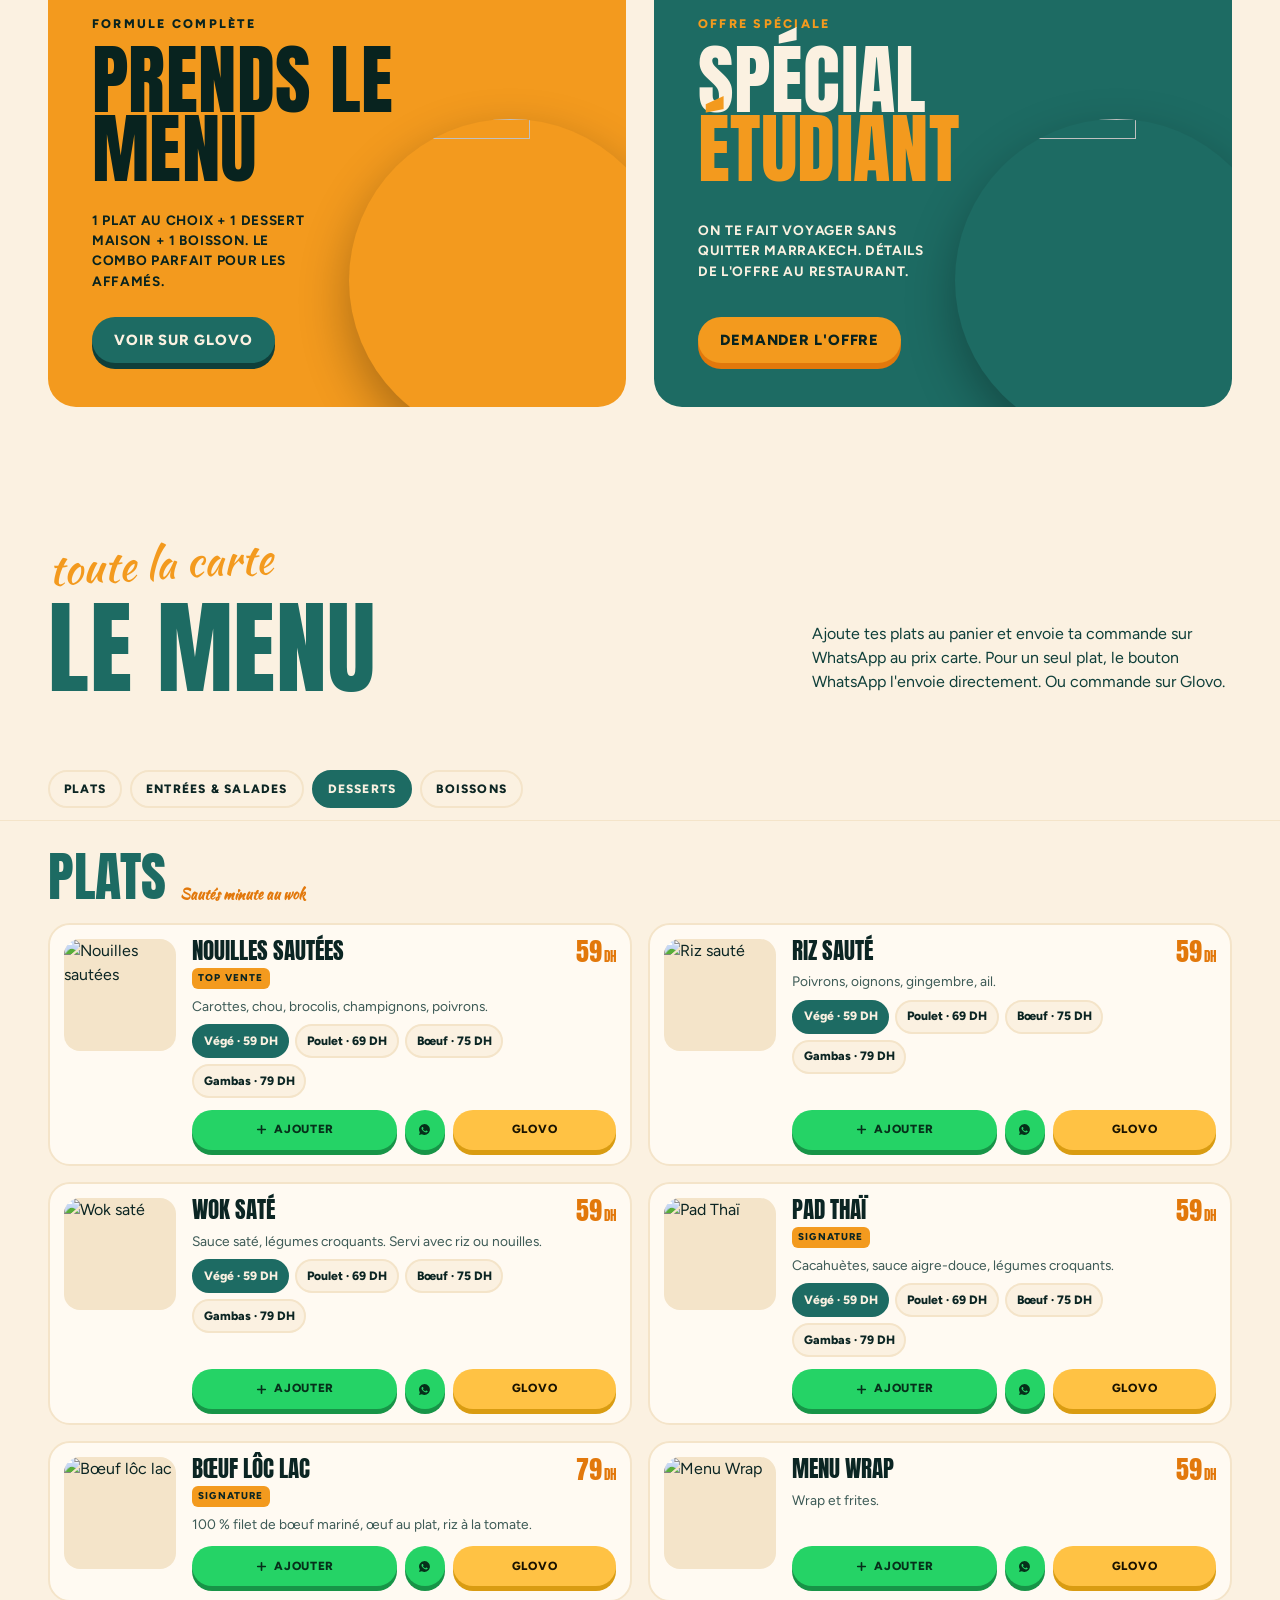
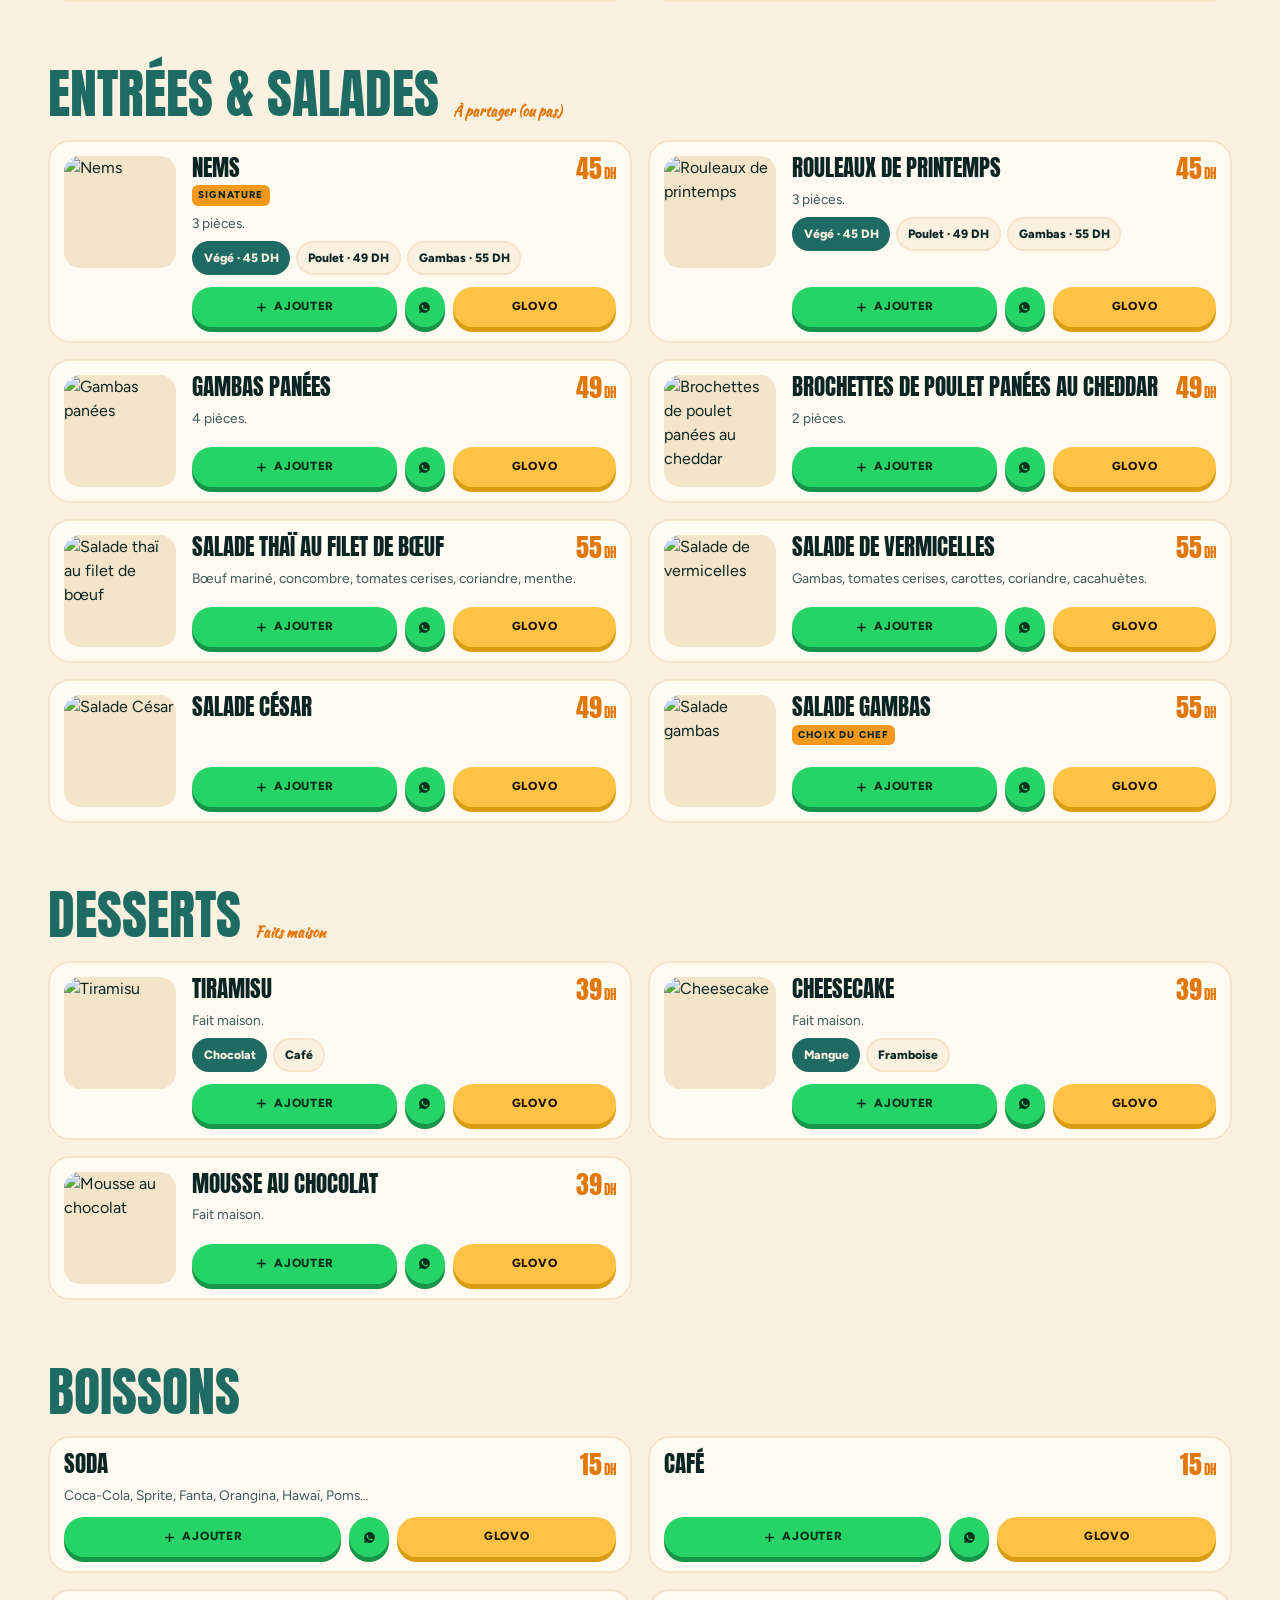
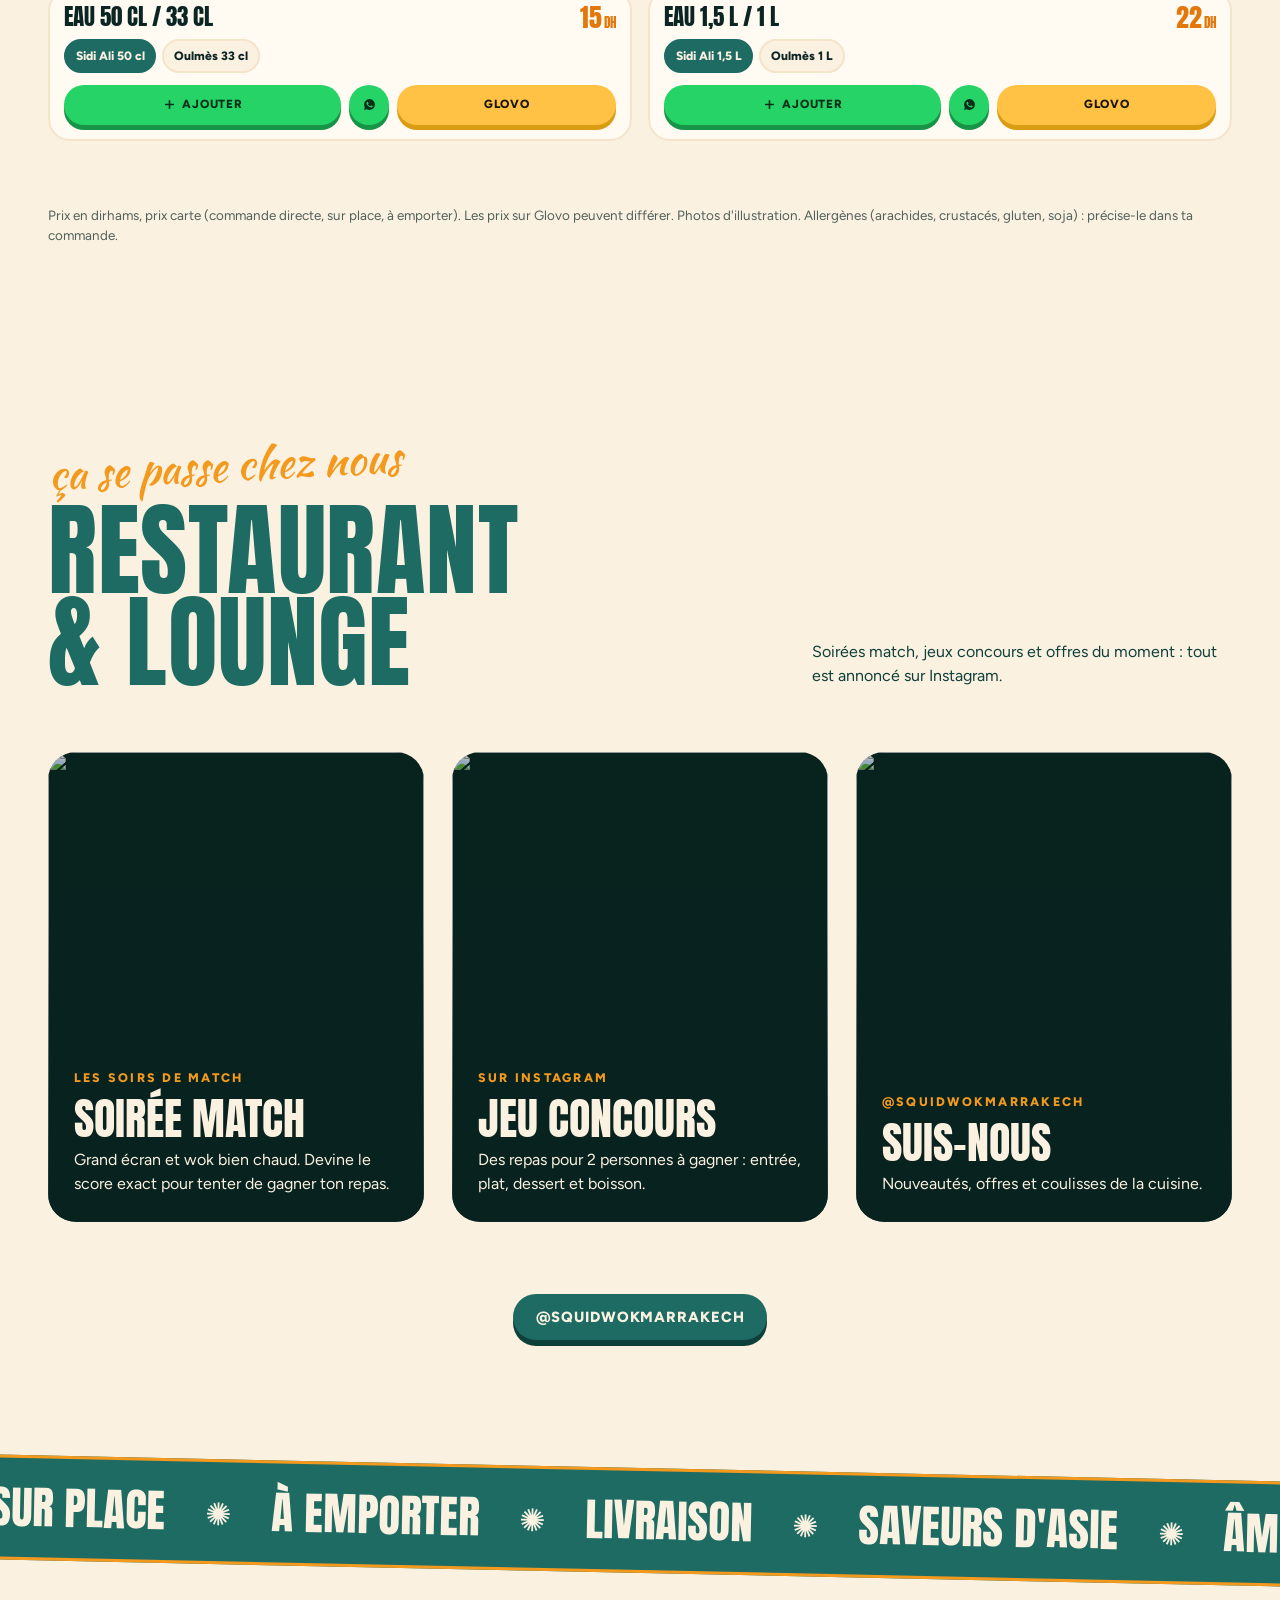
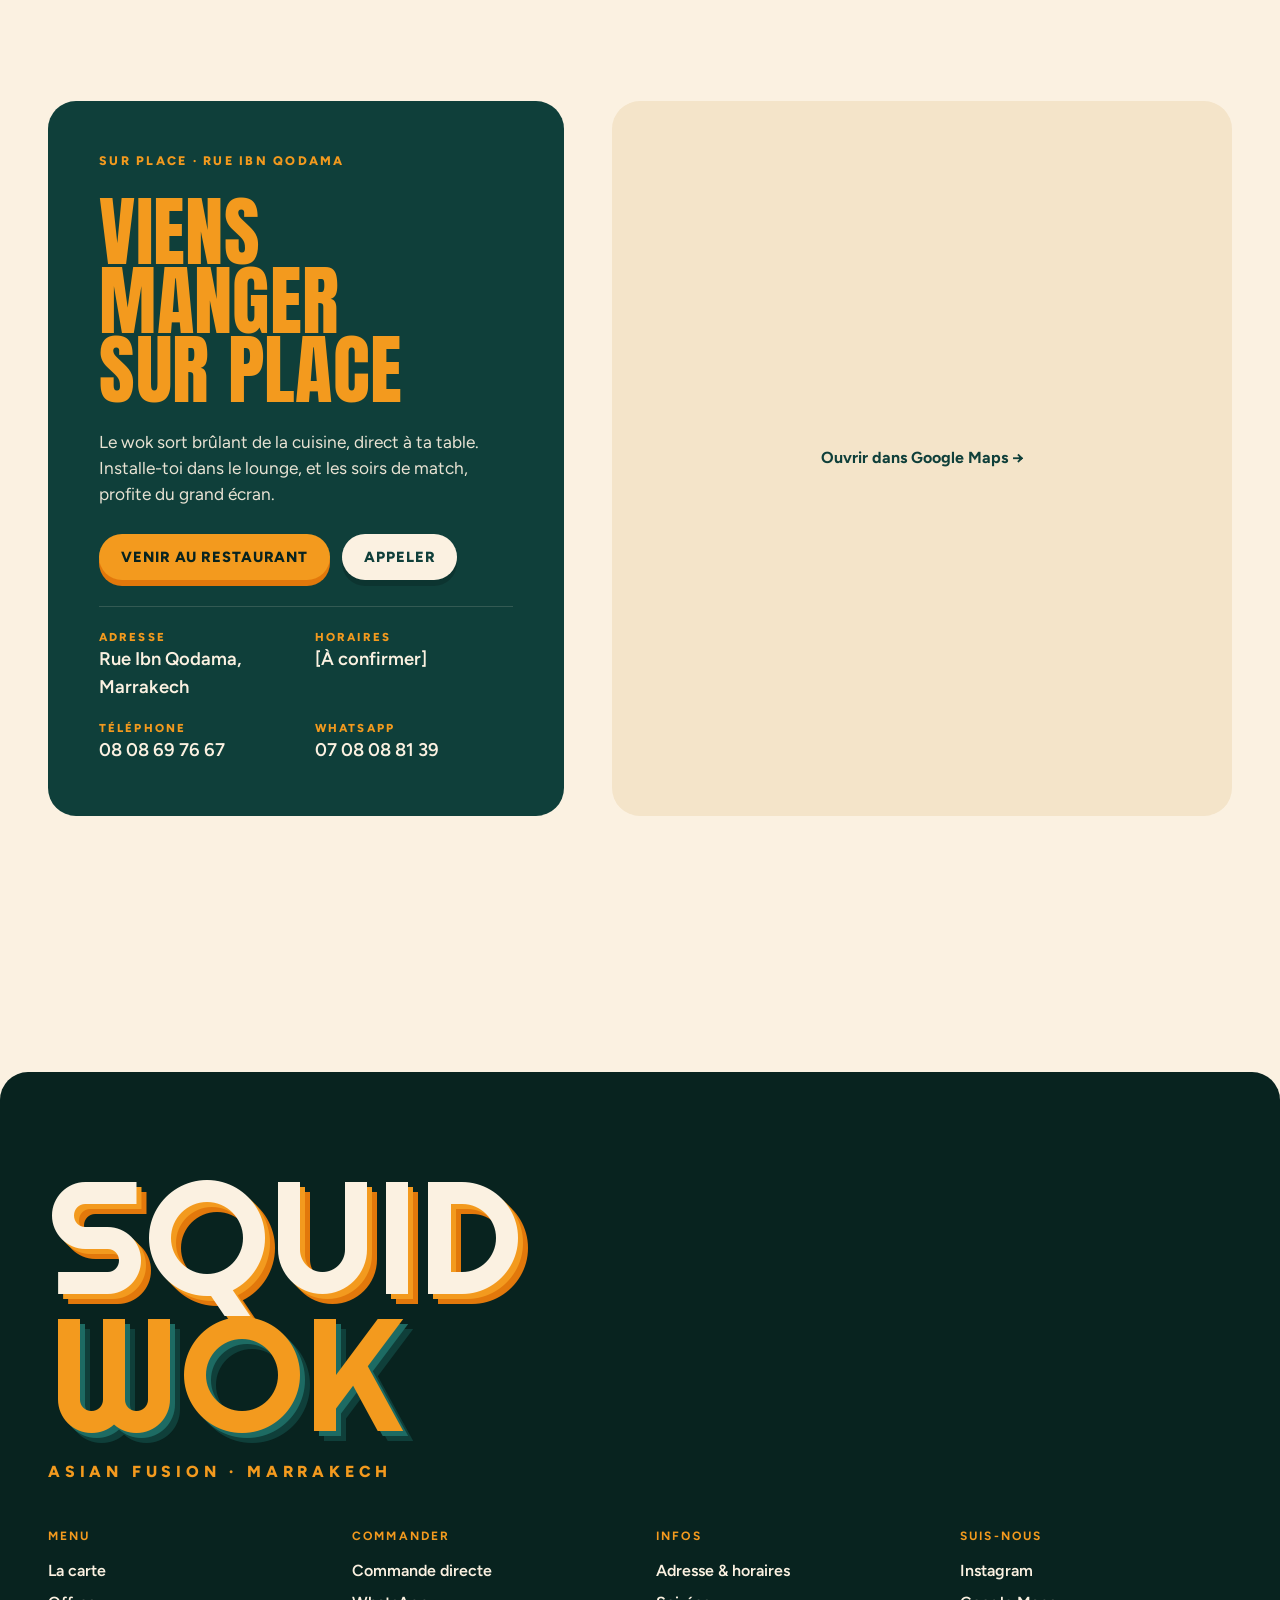
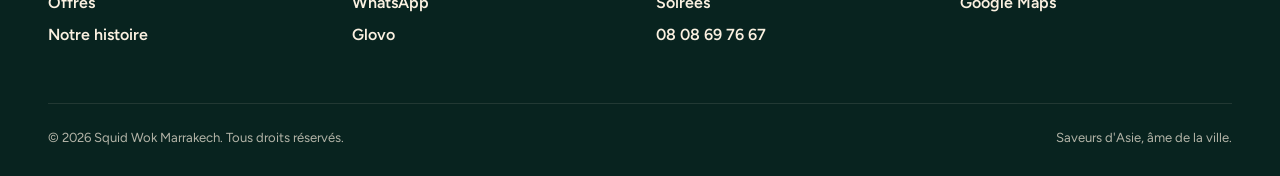
==== commit 48a4d9e6: "Correctifs : badges prix (DH, visibles au survol), pastille Google, boissons mobile, section sur pla" ====
--- a/index.html
+++ b/index.html
@@ -14,7 +14,7 @@
 <link rel="preconnect" href="https://fonts.googleapis.com">
 <link rel="preconnect" href="https://fonts.gstatic.com" crossorigin>
 <link href="https://fonts.googleapis.com/css2?family=Anton&family=Righteous&family=Figtree:wght@400;600;700;800&family=Kaushan+Script&display=swap" rel="stylesheet">
-<link rel="stylesheet" href="assets/style.css?v=8">
+<link rel="stylesheet" href="assets/style.css?v=10">
 <script type="application/ld+json">
 {"@context":"https://schema.org","@type":"Restaurant","name":"Squid Wok","servesCuisine":["Asiatique","Thaï","Asian fusion"],"address":{"@type":"PostalAddress","streetAddress":"Rue Ibn Qodama","addressLocality":"Marrakech","addressCountry":"MA"},"telephone":"+212808697667","priceRange":"45-79 MAD","sameAs":["https://www.instagram.com/squidwokmarrakech/","https://glovoapp.com/fr/ma/marrakech/stores/squid-wok-mar"]}
 </script>
@@ -40,7 +40,7 @@
     <li><a href="#histoire">Notre histoire</a></li>
     <li><a href="#menus">Offres</a></li>
     <li><a href="#events">Soirées</a></li>
-    <li><a href="#infos">Nous trouver</a></li>
+    <li><a href="#infos">Manger sur place</a></li>
   </ul>
   <div class="nav__btns">
     <a class="btn btn--wa" href="#carte" data-open><svg viewBox="0 0 24 24" fill="currentColor" aria-hidden="true"><path d="M12 2a10 10 0 0 0-8.6 15.1L2 22l5-1.3A10 10 0 1 0 12 2zm5.2 14.1c-.2.6-1.3 1.2-1.8 1.2-.5.1-1 .2-3.4-.7a11.6 11.6 0 0 1-4.5-4c-.4-.5-1-1.5-1-2.8 0-1.3.7-2 1-2.3.2-.2.5-.3.7-.3h.5c.2 0 .4 0 .6.5l.8 2c.1.2.1.3 0 .5l-.4.6-.3.4c-.1.1-.3.3-.1.6.2.3.8 1.3 1.7 2 1.1 1 2 1.3 2.3 1.4.3.1.5.1.6-.1l.9-1.1c.2-.3.4-.2.7-.1l1.9.9c.3.1.5.2.5.3.1.2.1.6-.1 1.2z"/></svg>WhatsApp</a>
@@ -92,35 +92,35 @@
     </div>
     <div class="cats">
       <a class="cat reveal" href="#cat-plats">
-        <div class="cat__img"><span class="cat__price">dès 59</span><img loading="lazy" src="https://images.unsplash.com/photo-1585032226651-759b368d7246?w=1000&q=80&auto=format&fit=crop" alt="Nouilles sautées"></div>
+        <div class="cat__img"><span class="cat__price">dès 59 DH</span><img loading="lazy" src="https://images.unsplash.com/photo-1585032226651-759b368d7246?w=1000&q=80&auto=format&fit=crop" alt="Nouilles sautées"></div>
         <h3>Nouilles sautées</h3><span class="cat__cta">Voir la carte</span>
       </a>
       <a class="cat reveal reveal-d1" href="#cat-plats">
-        <div class="cat__img"><span class="cat__price">dès 59</span><img loading="lazy" src="https://images.unsplash.com/photo-1559314809-0d155014e29e?w=1000&q=80&auto=format&fit=crop" alt="Pad thaï"></div>
+        <div class="cat__img"><span class="cat__price">dès 59 DH</span><img loading="lazy" src="https://images.unsplash.com/photo-1559314809-0d155014e29e?w=1000&q=80&auto=format&fit=crop" alt="Pad thaï"></div>
         <h3>Pad Thaï</h3><span class="cat__cta">Voir la carte</span>
       </a>
       <a class="cat reveal" href="#cat-plats">
-        <div class="cat__img"><span class="cat__price">dès 59</span><img loading="lazy" src="https://images.unsplash.com/photo-1512058564366-18510be2db19?w=1000&q=80&auto=format&fit=crop" alt="Riz sauté"></div>
+        <div class="cat__img"><span class="cat__price">dès 59 DH</span><img loading="lazy" src="https://images.unsplash.com/photo-1512058564366-18510be2db19?w=1000&q=80&auto=format&fit=crop" alt="Riz sauté"></div>
         <h3>Riz sauté</h3><span class="cat__cta">Voir la carte</span>
       </a>
       <a class="cat reveal reveal-d1" href="#cat-plats">
-        <div class="cat__img"><span class="cat__price">dès 59</span><img loading="lazy" src="https://images.unsplash.com/photo-1574484284002-952d92456975?w=1000&q=80&auto=format&fit=crop" alt="Wok saté"></div>
+        <div class="cat__img"><span class="cat__price">dès 59 DH</span><img loading="lazy" src="https://images.unsplash.com/photo-1574484284002-952d92456975?w=1000&q=80&auto=format&fit=crop" alt="Wok saté"></div>
         <h3>Wok Saté</h3><span class="cat__cta">Voir la carte</span>
       </a>
       <a class="cat reveal" href="#cat-entrees">
-        <div class="cat__img"><span class="cat__price">dès 45</span><img loading="lazy" src="https://images.unsplash.com/photo-1534422298391-e4f8c172dddb?w=1000&q=80&auto=format&fit=crop" alt="Nems et rouleaux de printemps"></div>
+        <div class="cat__img"><span class="cat__price">dès 45 DH</span><img loading="lazy" src="https://images.unsplash.com/photo-1534422298391-e4f8c172dddb?w=1000&q=80&auto=format&fit=crop" alt="Nems et rouleaux de printemps"></div>
         <h3>Nems & rouleaux</h3><span class="cat__cta">Voir la carte</span>
       </a>
       <a class="cat reveal reveal-d1" href="#cat-entrees">
-        <div class="cat__img"><span class="cat__price">dès 49</span><img loading="lazy" src="https://images.unsplash.com/photo-1504674900247-0877df9cc836?w=1000&q=80&auto=format&fit=crop" alt="Salade thaï au filet de bœuf"></div>
+        <div class="cat__img"><span class="cat__price">dès 49 DH</span><img loading="lazy" src="https://images.unsplash.com/photo-1504674900247-0877df9cc836?w=1000&q=80&auto=format&fit=crop" alt="Salade thaï au filet de bœuf"></div>
         <h3>Salades</h3><span class="cat__cta">Voir la carte</span>
       </a>
       <a class="cat reveal" href="#cat-plats">
-        <div class="cat__img"><span class="cat__price">79</span><img loading="lazy" src="https://images.unsplash.com/photo-1600891964092-4316c288032e?w=1000&q=80&auto=format&fit=crop" alt="Bœuf lôc lac"></div>
+        <div class="cat__img"><span class="cat__price">79 DH</span><img loading="lazy" src="https://images.unsplash.com/photo-1600891964092-4316c288032e?w=1000&q=80&auto=format&fit=crop" alt="Bœuf lôc lac"></div>
         <h3>Bœuf lôc lac</h3><span class="cat__cta">Voir la carte</span>
       </a>
       <a class="cat reveal reveal-d1" href="#cat-desserts">
-        <div class="cat__img"><span class="cat__price">39</span><img loading="lazy" src="https://images.unsplash.com/photo-1571877227200-a0d98ea607e9?w=1000&q=80&auto=format&fit=crop" alt="Tiramisu fait maison"></div>
+        <div class="cat__img"><span class="cat__price">39 DH</span><img loading="lazy" src="https://images.unsplash.com/photo-1571877227200-a0d98ea607e9?w=1000&q=80&auto=format&fit=crop" alt="Tiramisu fait maison"></div>
         <h3>Desserts maison</h3><span class="cat__cta">Voir la carte</span>
       </a>
     </div>
@@ -211,17 +211,19 @@
 <section class="section" id="infos">
   <div class="wrap infos">
     <div class="infos__card reveal">
-      <h2 class="display">Viens nous voir</h2>
+      <span class="eyebrow" style="color:var(--orange)">Sur place · Rue Ibn Qodama</span>
+      <h2 class="display">Viens manger<br>sur place</h2>
+      <p class="infos__lead">Le wok sort brûlant de la cuisine, direct à ta table. Installe-toi dans le lounge, et les soirs de match, profite du grand écran.</p>
+      <div class="infos__ctas">
+        <a class="btn btn--orange" href="https://maps.app.goo.gl/XDEDVKbv789NG3BVA" target="_blank" rel="noopener">Venir au restaurant</a>
+        <a class="btn btn--cream" href="tel:+212808697667">Appeler</a>
+      </div>
       <dl>
         <div><dt>Adresse</dt><dd><a href="https://maps.app.goo.gl/XDEDVKbv789NG3BVA" target="_blank" rel="noopener">Rue Ibn Qodama, Marrakech</a></dd></div>
+        <div><dt>Horaires</dt><dd>[À confirmer]</dd></div>
         <div><dt>Téléphone</dt><dd><a href="tel:+212808697667">08 08 69 76 67</a></dd></div>
         <div><dt>WhatsApp</dt><dd><a href="https://wa.me/212708088139" target="_blank" rel="noopener">07 08 08 81 39</a></dd></div>
-        <div><dt>Horaires</dt><dd>[À confirmer]</dd></div>
       </dl>
-      <div style="display:flex;gap:12px;flex-wrap:wrap">
-        <a class="btn btn--orange" href="https://maps.app.goo.gl/XDEDVKbv789NG3BVA" target="_blank" rel="noopener">Itinéraire</a>
-        <a class="btn btn--cream" href="tel:+212808697667">Appeler</a>
-      </div>
     </div>
     <div class="map reveal reveal-d1">
       <a class="map__fallback" href="https://maps.app.goo.gl/XDEDVKbv789NG3BVA" target="_blank" rel="noopener">Ouvrir dans Google Maps →</a>
@@ -246,7 +248,7 @@
   </div>
 </footer>
 
-<script src="assets/menu.js?v=8"></script>
+<script src="assets/menu.js?v=9"></script>
 <script src="assets/main.js?v=8"></script>
 </body>
 </html>
--- a/assets/style.css
+++ b/assets/style.css
@@ -112,8 +112,8 @@
 /* Sticker rond tournant */
 .sticker{position:absolute;z-index:3;width:clamp(110px,14vw,170px);aspect-ratio:1;border-radius:50%;background:var(--orange);color:var(--teal-ink);display:grid;place-items:center;text-align:center;box-shadow:0 10px 30px rgba(0,0,0,.25)}
 .sticker svg{position:absolute;inset:0;width:100%;height:100%;animation:spin 18s linear infinite}
-.sticker strong{font-family:var(--display);font-weight:400;font-size:clamp(1.6rem,3vw,2.4rem);line-height:.9}
-.sticker strong small{display:block;font-family:var(--body);font-size:.32em;font-weight:800;letter-spacing:.1em}
+.sticker strong{font-family:var(--display);font-weight:400;font-size:clamp(1.6rem,3vw,2.4rem);line-height:1;display:flex;flex-direction:column;align-items:center;gap:.28em;position:relative;z-index:1}
+.sticker strong small{display:block;font-family:var(--body);font-size:.3em;font-weight:800;letter-spacing:.12em;line-height:1}
 @keyframes spin{to{transform:rotate(360deg)}}
 .hero .sticker{top:clamp(20px,4vw,48px);right:clamp(20px,4vw,48px)}
 
@@ -135,10 +135,10 @@
 /* ---------- Categories grid (pattern Burrito Madre) ---------- */
 .cats{display:grid;grid-template-columns:repeat(2,1fr);gap:clamp(20px,3vw,40px) clamp(16px,3vw,40px)}
 .cat{display:grid;gap:14px;text-align:center;color:var(--teal-deep)}
-.cat__img{position:relative;aspect-ratio:4/3;border-radius:var(--radius);overflow:hidden;background:var(--cream-2)}
+.cat__img{position:relative;isolation:isolate;aspect-ratio:4/3;border-radius:var(--radius);overflow:hidden;background:var(--cream-2)}
 .cat__img img{width:100%;height:100%;object-fit:cover;transition:transform .8s var(--ease)}
 .cat:hover .cat__img img{transform:scale(1.07) rotate(-1deg)}
-.cat__price{position:absolute;top:14px;left:14px;background:var(--orange);color:var(--teal-ink);font-family:var(--display);font-size:1.3rem;padding:.25em .7em;border-radius:999px;transform:rotate(-6deg)}
+.cat__price{position:absolute;z-index:2;top:14px;left:14px;white-space:nowrap;background:var(--orange);color:var(--teal-ink);font-family:var(--display);font-size:1.3rem;padding:.25em .7em;border-radius:999px;transform:rotate(-6deg)}
 .cat h3{font-family:var(--display);font-weight:400;font-size:clamp(1.6rem,3vw,2.4rem);text-transform:uppercase;line-height:1}
 .cat__cta{font-weight:800;font-size:.8rem;letter-spacing:.14em;text-transform:uppercase;color:var(--orange-deep);display:inline-flex;gap:.4em;justify-content:center;align-items:center}
 .cat__cta::after{content:"→";transition:transform .3s var(--ease)}
@@ -217,6 +217,9 @@
 /* ---------- Infos ---------- */
 .infos{display:grid;grid-template-columns:1fr 1.2fr;gap:clamp(24px,4vw,48px);align-items:stretch}
 .infos__card{background:var(--teal-deep);color:var(--cream);border-radius:var(--radius);padding:clamp(28px,4vw,52px);display:grid;gap:26px;align-content:start}
+.infos__lead{font-size:1.08rem;max-width:460px;opacity:.92}
+.infos__ctas{display:flex;gap:12px;flex-wrap:wrap}
+.infos__card dl{border-top:1px solid rgba(251,241,225,.15);padding-top:22px;grid-template-columns:1fr 1fr}
 .infos__card h2{font-size:clamp(3rem,6vw,5rem);color:var(--orange)}
 .infos dl{display:grid;gap:18px}
 .infos dt{font-size:.72rem;font-weight:800;letter-spacing:.18em;text-transform:uppercase;color:var(--orange)}
@@ -321,6 +324,8 @@
   .dish{grid-template-columns:84px minmax(0,1fr);gap:12px;padding:12px}
   .dish__img{width:84px;height:84px;border-radius:14px}
   .dish__actions{grid-column:1/-1}
+  .dish--noimg{grid-template-columns:minmax(0,1fr)}
+  .infos__ctas .btn{flex:1 1 100%}
   .dish--noimg .dish__actions{grid-column:auto}
   .dish h4{font-size:1.25rem}
   .cartfab{display:none}
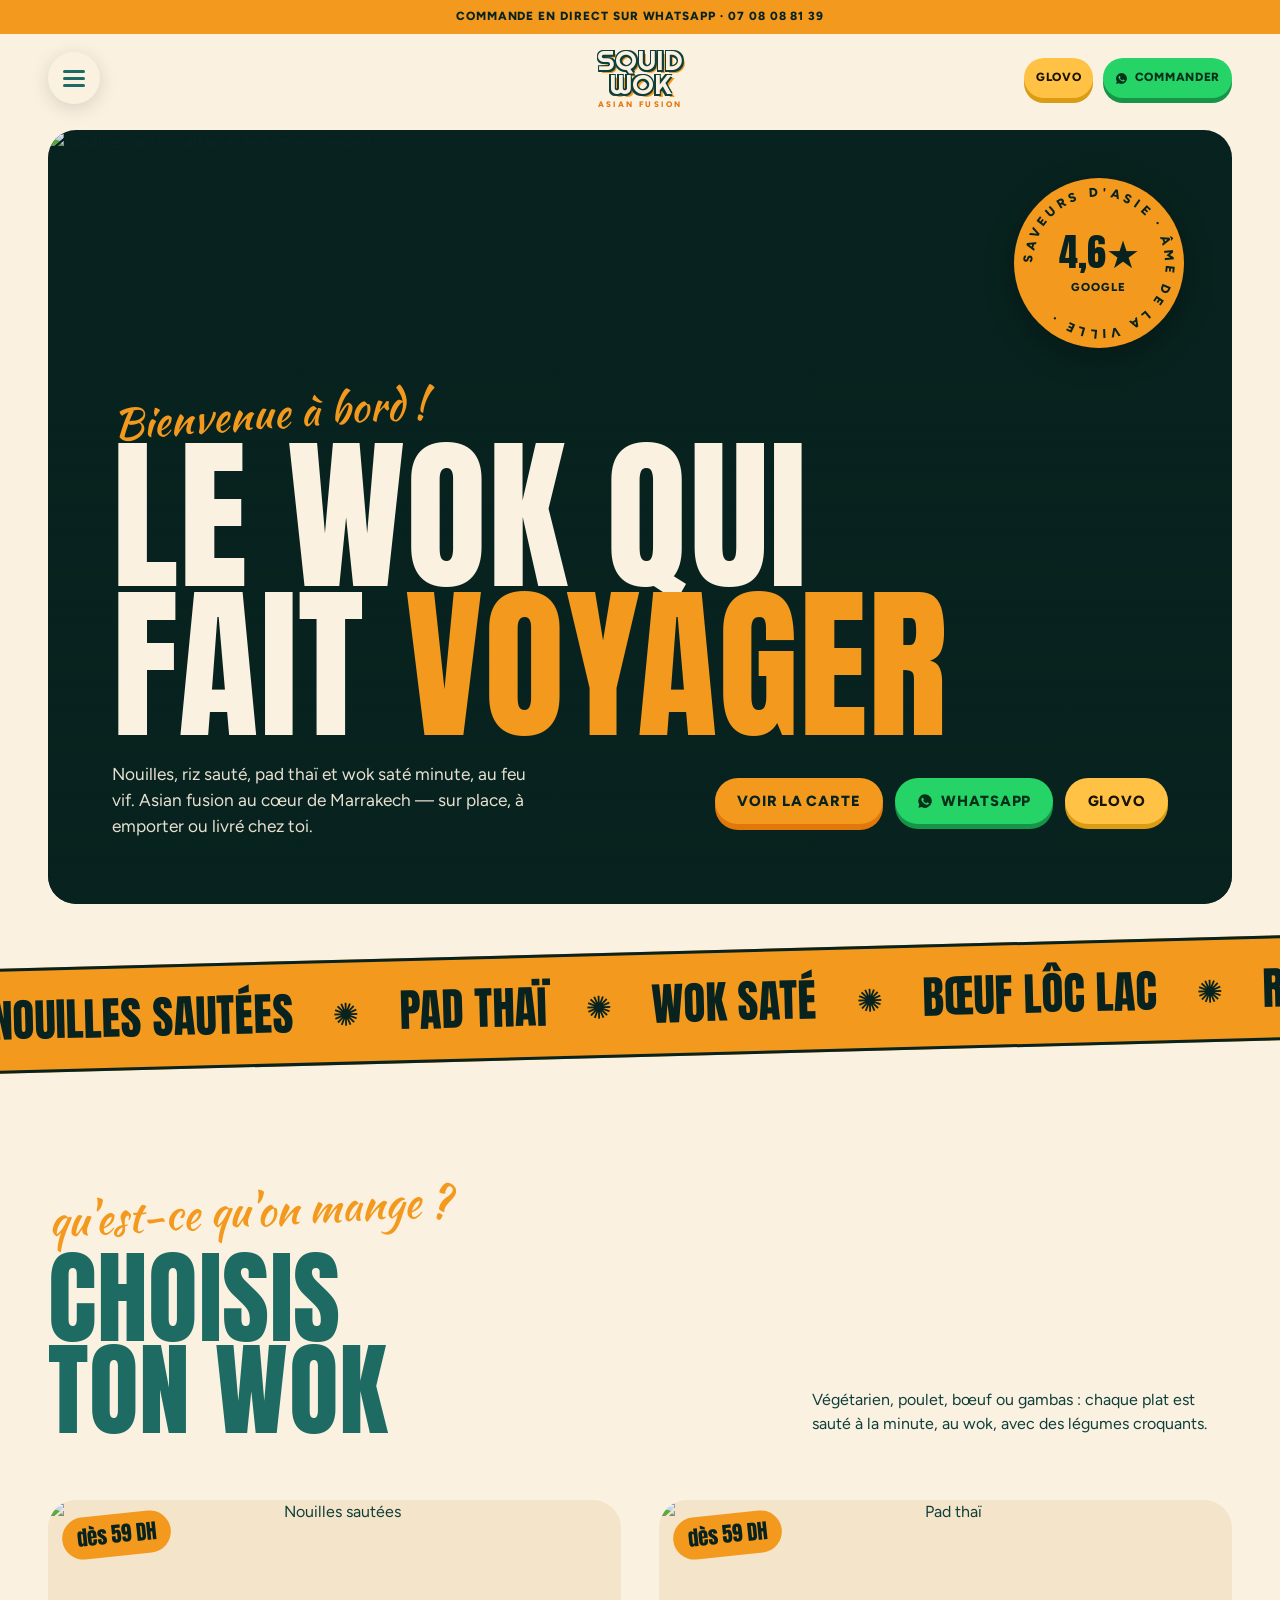
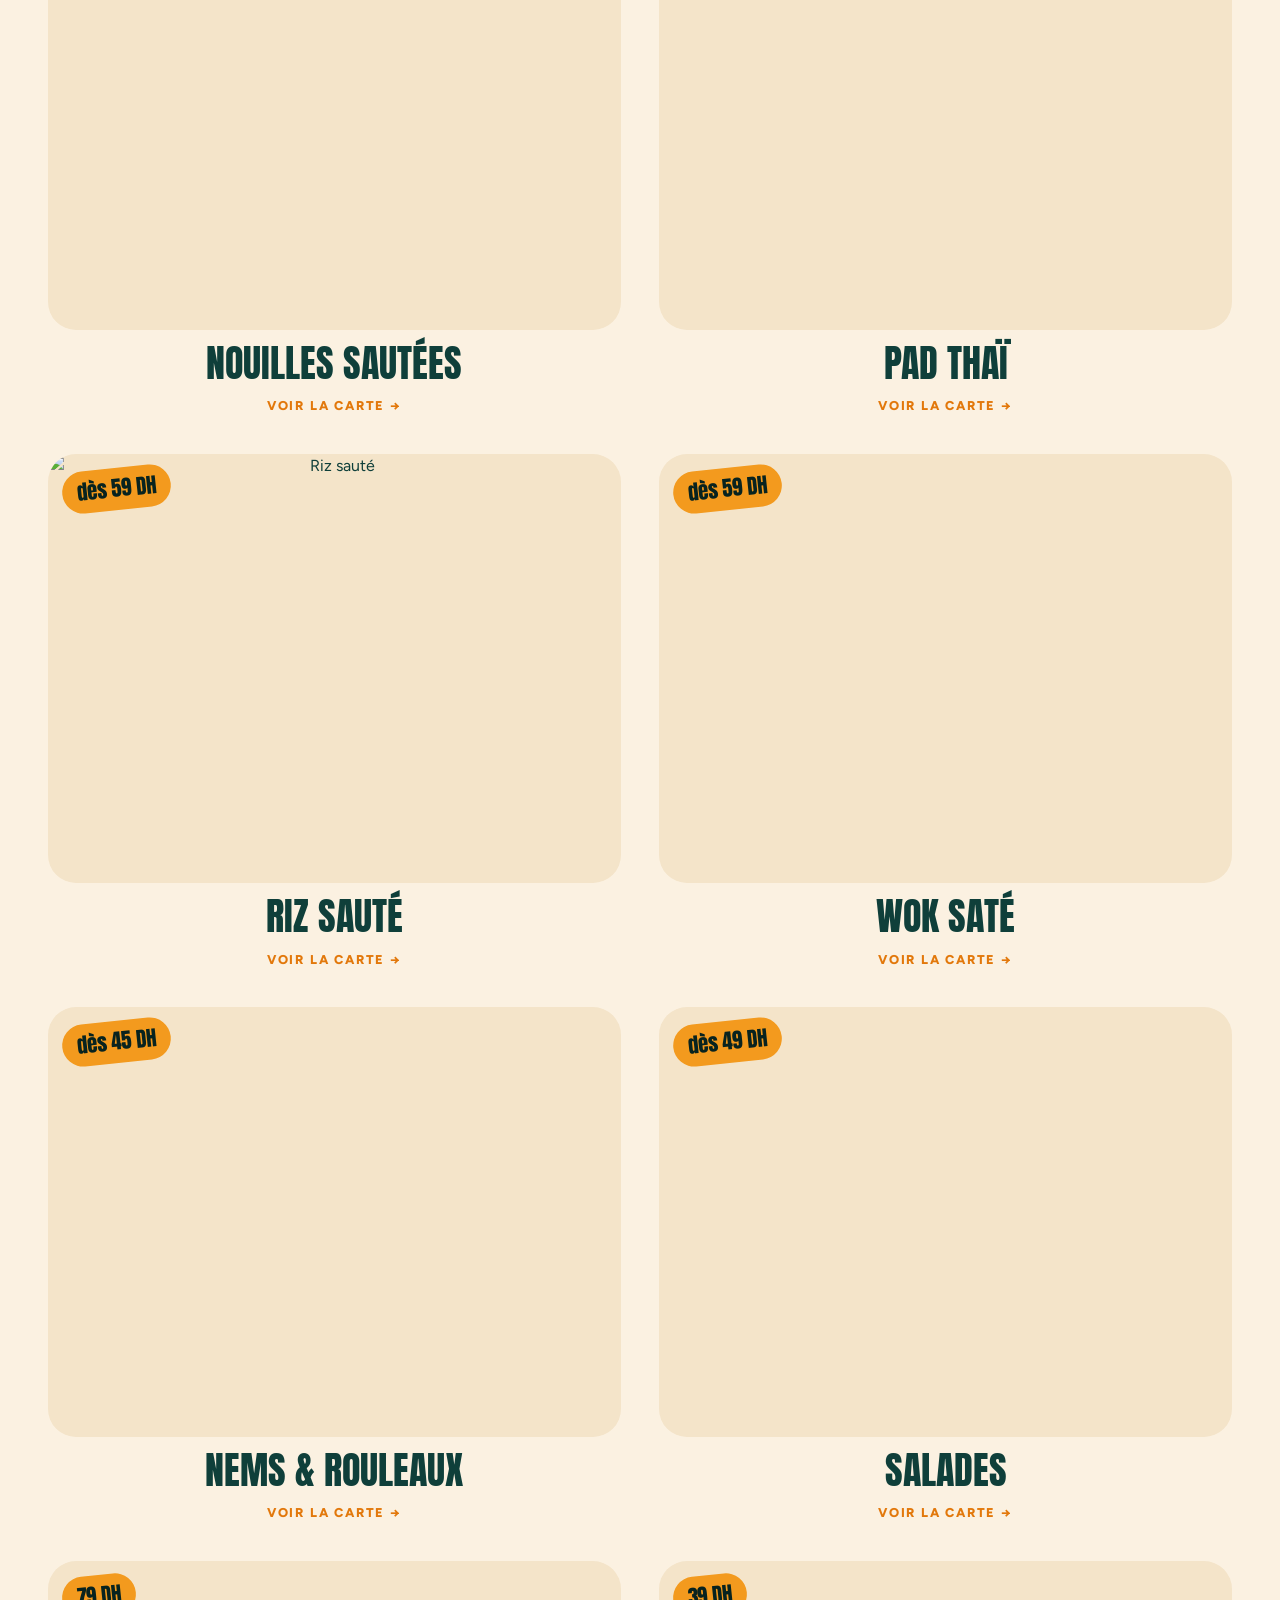
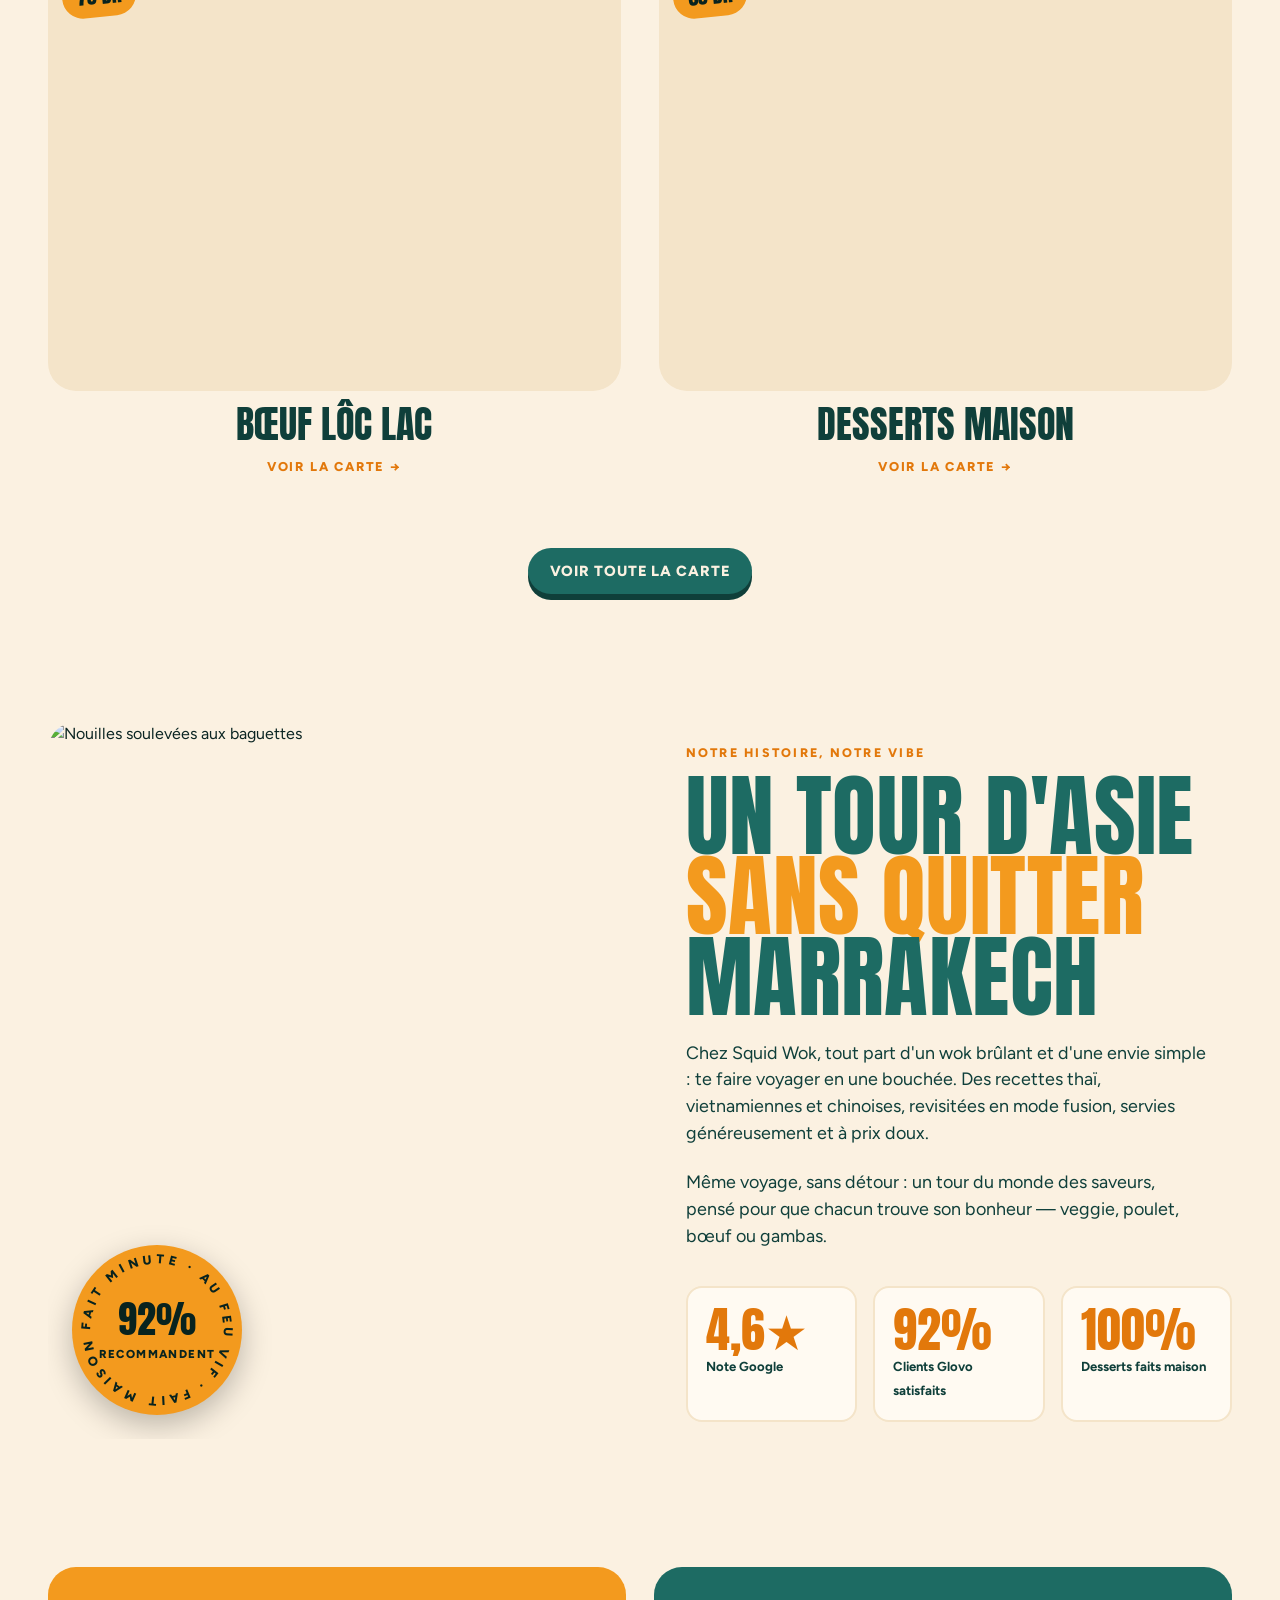
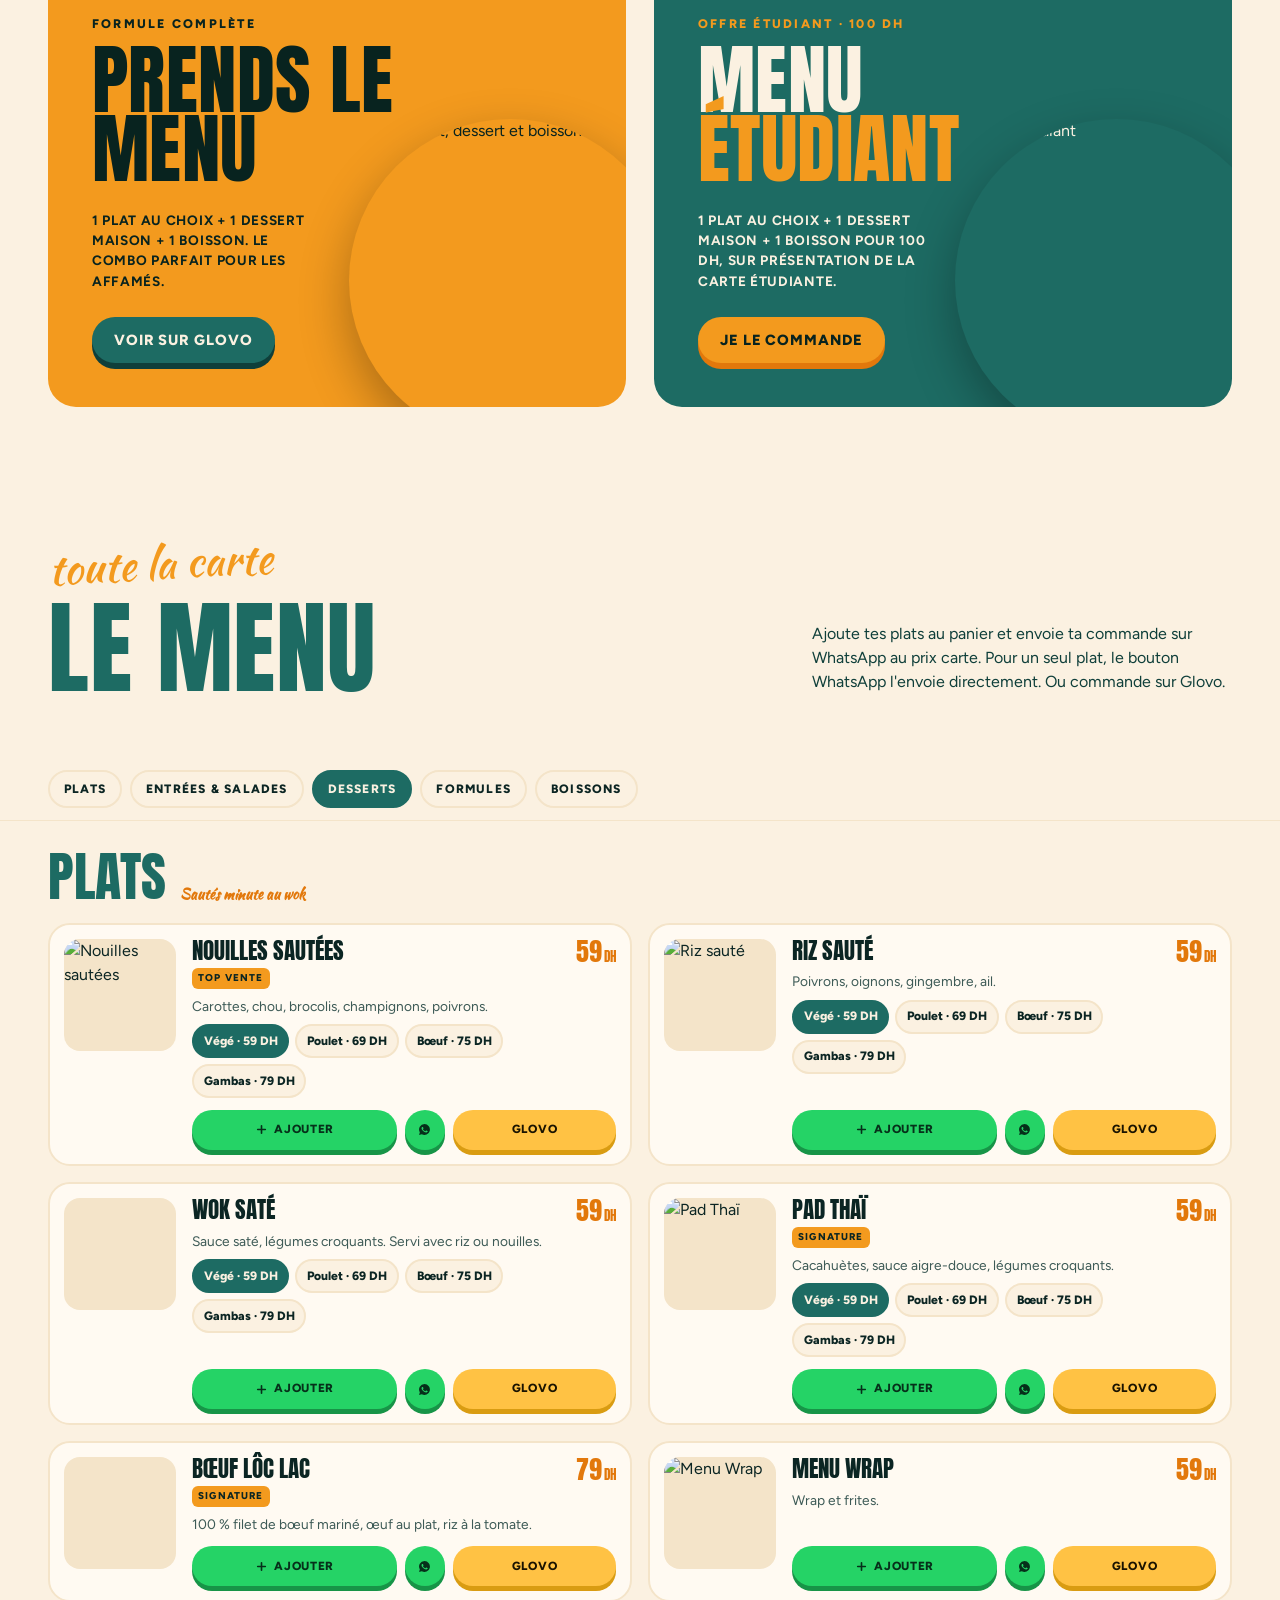
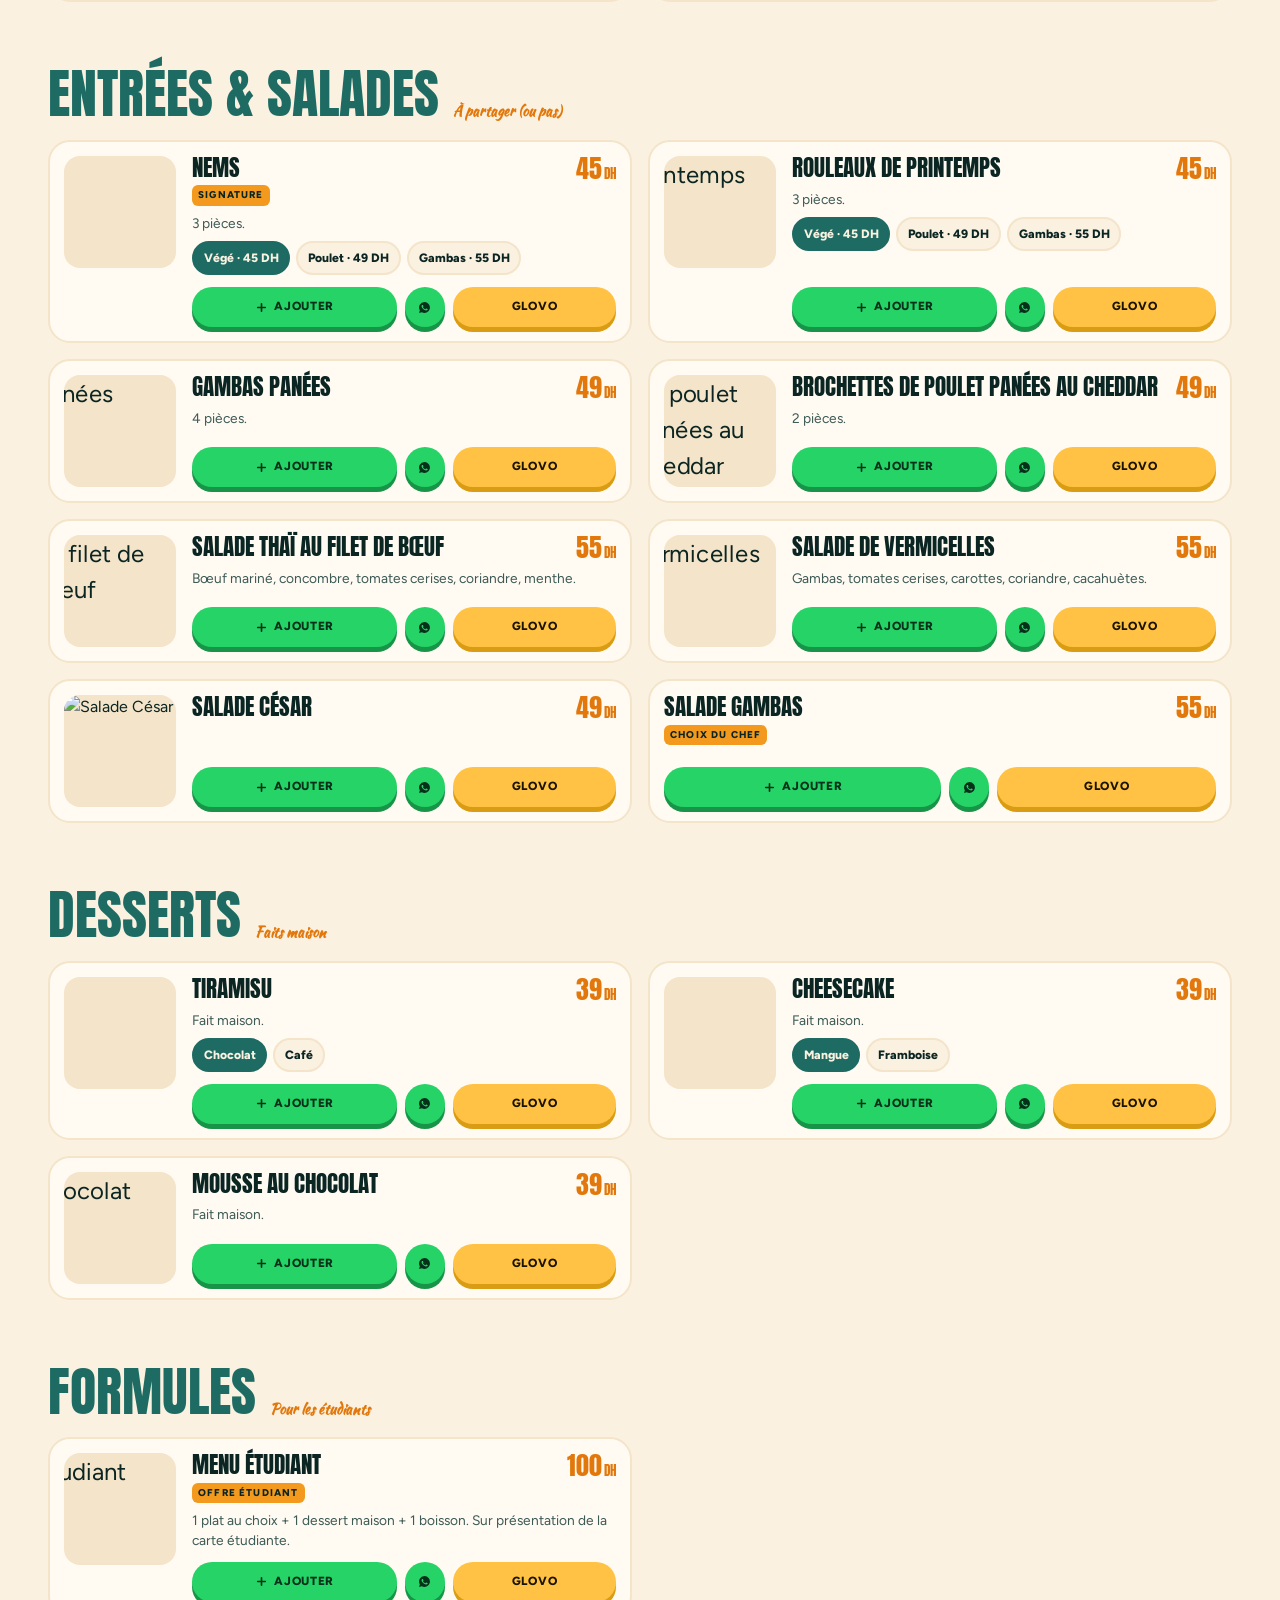
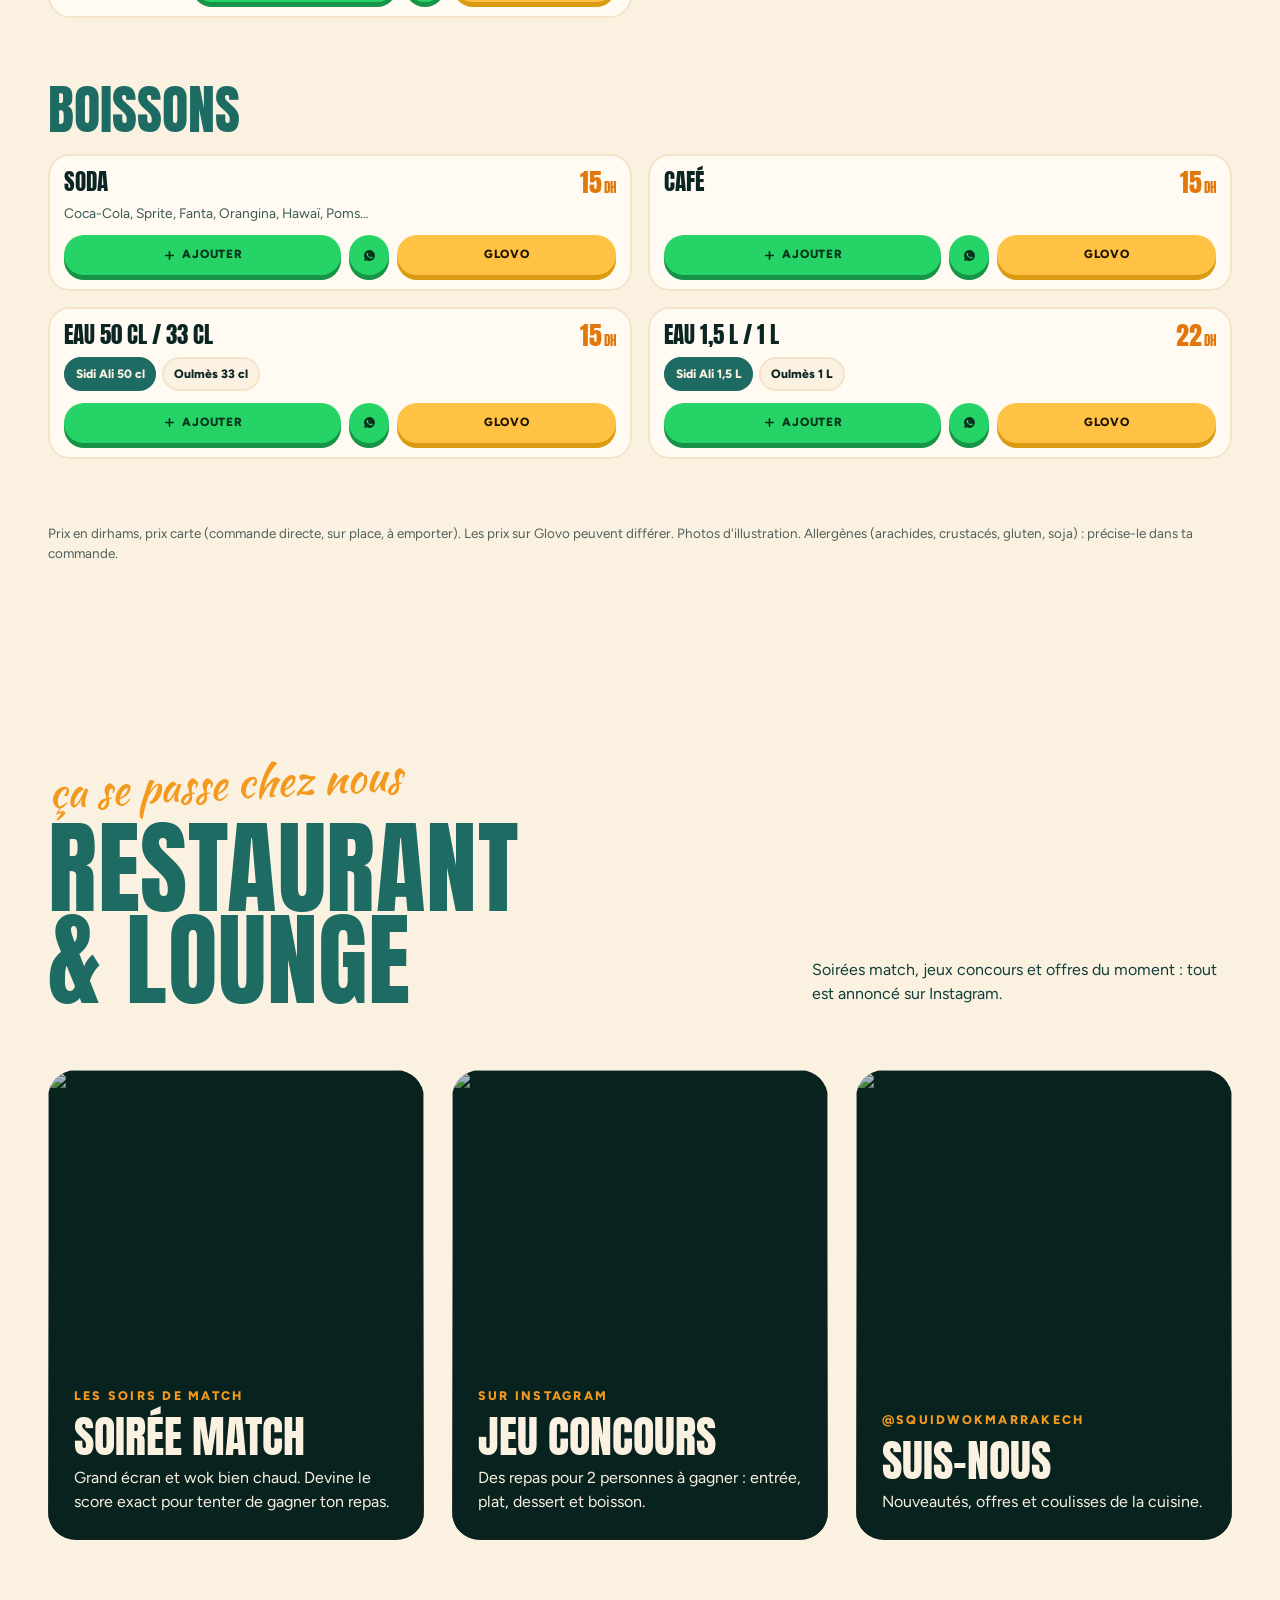
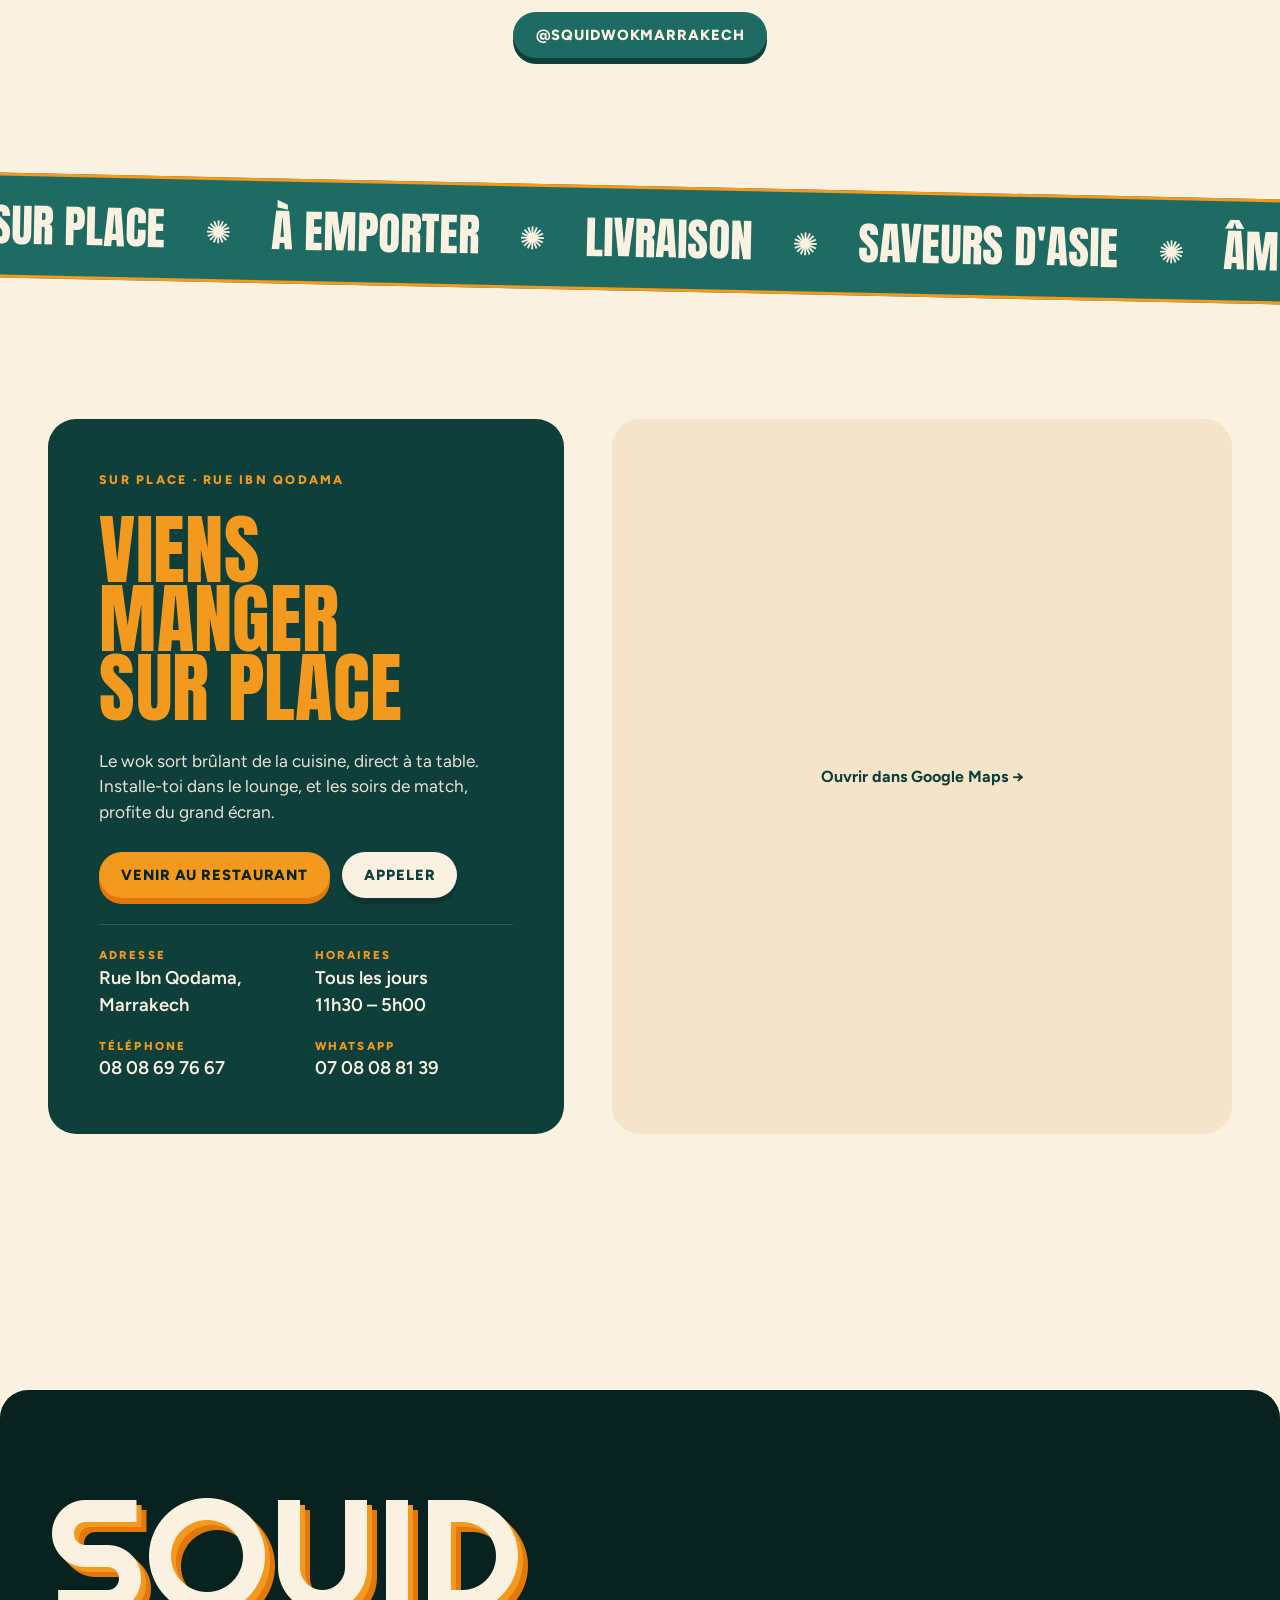
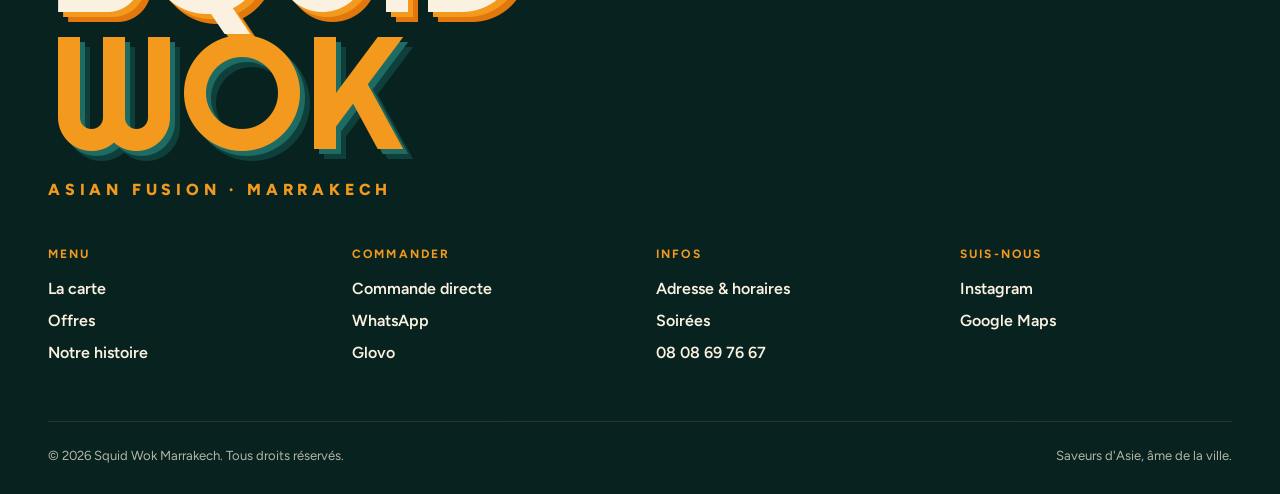
==== commit ddbd0753: "Vraies photos Glovo, horaires, note Google, menu étudiant 100 DH - Photos du restaurant (Glovo) pour" ====
--- a/index.html
+++ b/index.html
@@ -6,7 +6,7 @@
 <title>Squid Wok Marrakech | Asian Fusion · Wok, Pad Thaï, Nouilles</title>
 <meta name="description" content="Squid Wok, restaurant asiatique à Marrakech (Rue Ibn Qodama). Nouilles sautées, riz sauté, wok saté, pad thaï, bœuf lôc lac. Sur place, à emporter ou en livraison.">
 <meta property="og:title" content="Squid Wok Marrakech — Le wok qui fait voyager">
-<meta property="og:description" content="Asian fusion à Marrakech. Recommandé par 92 % des clients Glovo · 4,7★ Google.">
+<meta property="og:description" content="Asian fusion à Marrakech. Recommandé par 92 % des clients Glovo · 4,6★ Google.">
 <meta name="theme-color" content="#1d6b63">
 <meta name="robots" content="noindex"><!-- preview : retirer à la mise en ligne finale -->
 <link rel="preconnect" href="https://images.unsplash.com">
@@ -14,9 +14,9 @@
 <link rel="preconnect" href="https://fonts.googleapis.com">
 <link rel="preconnect" href="https://fonts.gstatic.com" crossorigin>
 <link href="https://fonts.googleapis.com/css2?family=Anton&family=Righteous&family=Figtree:wght@400;600;700;800&family=Kaushan+Script&display=swap" rel="stylesheet">
-<link rel="stylesheet" href="assets/style.css?v=10">
+<link rel="stylesheet" href="assets/style.css?v=11">
 <script type="application/ld+json">
-{"@context":"https://schema.org","@type":"Restaurant","name":"Squid Wok","servesCuisine":["Asiatique","Thaï","Asian fusion"],"address":{"@type":"PostalAddress","streetAddress":"Rue Ibn Qodama","addressLocality":"Marrakech","addressCountry":"MA"},"telephone":"+212808697667","priceRange":"45-79 MAD","sameAs":["https://www.instagram.com/squidwokmarrakech/","https://glovoapp.com/fr/ma/marrakech/stores/squid-wok-mar"]}
+{"@context":"https://schema.org","@type":"Restaurant","name":"Squid Wok","servesCuisine":["Asiatique","Thaï","Asian fusion"],"address":{"@type":"PostalAddress","streetAddress":"Rue Ibn Qodama","addressLocality":"Marrakech","addressCountry":"MA"},"telephone":"+212808697667","priceRange":"45-100 MAD","openingHours":"Mo-Su 11:30-05:00","sameAs":["https://www.instagram.com/squidwokmarrakech/","https://glovoapp.com/fr/ma/marrakech/stores/squid-wok-mar"]}
 </script>
 </head>
 <body>
@@ -62,7 +62,7 @@
     <img src="https://images.unsplash.com/photo-1552611052-33e04de081de?w=1800&q=75&auto=format&fit=crop" alt="Nouilles sautées au wok, légumes croquants" fetchpriority="high">
     <div class="sticker" aria-hidden="true">
       <svg viewBox="0 0 200 200"><defs><path id="c1" d="M100,100 m-78,0 a78,78 0 1,1 156,0 a78,78 0 1,1 -156,0"/></defs><text font-family="Figtree" font-weight="800" font-size="15" letter-spacing="5" fill="#08231f"><textPath href="#c1">SAVEURS D'ASIE · ÂME DE LA VILLE · </textPath></text></svg>
-      <strong>4,7★<small>GOOGLE</small></strong>
+      <strong>4,6★<small>GOOGLE</small></strong>
     </div>
     <div class="hero__content">
       <span class="hero__tag script">Bienvenue à bord !</span>
@@ -104,23 +104,23 @@
         <h3>Riz sauté</h3><span class="cat__cta">Voir la carte</span>
       </a>
       <a class="cat reveal reveal-d1" href="#cat-plats">
-        <div class="cat__img"><span class="cat__price">dès 59 DH</span><img loading="lazy" src="https://images.unsplash.com/photo-1574484284002-952d92456975?w=1000&q=80&auto=format&fit=crop" alt="Wok saté"></div>
+        <div class="cat__img"><span class="cat__price">dès 59 DH</span><img class="glovo" loading="lazy" src="https://glovo.dhmedia.io/image/menus-glovo/products/1ef823ac08c5576b76f7292e3082cd9a3888f3697fb75bea722f6ba63051ead5?t=W3sicmVzaXplIjp7Im1vZGUiOiJmaXQiLCJ3aWR0aCI6OTAwLCJoZWlnaHQiOjkwMH19XQ==" alt="Wok saté poulet"></div>
         <h3>Wok Saté</h3><span class="cat__cta">Voir la carte</span>
       </a>
       <a class="cat reveal" href="#cat-entrees">
-        <div class="cat__img"><span class="cat__price">dès 45 DH</span><img loading="lazy" src="https://images.unsplash.com/photo-1534422298391-e4f8c172dddb?w=1000&q=80&auto=format&fit=crop" alt="Nems et rouleaux de printemps"></div>
+        <div class="cat__img"><span class="cat__price">dès 45 DH</span><img class="glovo" loading="lazy" src="https://glovo.dhmedia.io/image/menus-glovo/products/11e7bba7e5c96c1278910e6c20beea7eabba26eae84207f3b90f9c374a348a1d?t=W3sicmVzaXplIjp7Im1vZGUiOiJmaXQiLCJ3aWR0aCI6OTAwLCJoZWlnaHQiOjkwMH19XQ==" alt="Nems et rouleaux de printemps"></div>
         <h3>Nems & rouleaux</h3><span class="cat__cta">Voir la carte</span>
       </a>
       <a class="cat reveal reveal-d1" href="#cat-entrees">
-        <div class="cat__img"><span class="cat__price">dès 49 DH</span><img loading="lazy" src="https://images.unsplash.com/photo-1504674900247-0877df9cc836?w=1000&q=80&auto=format&fit=crop" alt="Salade thaï au filet de bœuf"></div>
+        <div class="cat__img"><span class="cat__price">dès 49 DH</span><img class="glovo" loading="lazy" src="https://glovo.dhmedia.io/image/menus-glovo/products/fe6c63033cc87c3fae949e27978051a75c687a2247db32e7f1a18ad28d9930fc?t=W3sicmVzaXplIjp7Im1vZGUiOiJmaXQiLCJ3aWR0aCI6OTAwLCJoZWlnaHQiOjkwMH19XQ==" alt="Salade thaï au filet de bœuf"></div>
         <h3>Salades</h3><span class="cat__cta">Voir la carte</span>
       </a>
       <a class="cat reveal" href="#cat-plats">
-        <div class="cat__img"><span class="cat__price">79 DH</span><img loading="lazy" src="https://images.unsplash.com/photo-1600891964092-4316c288032e?w=1000&q=80&auto=format&fit=crop" alt="Bœuf lôc lac"></div>
+        <div class="cat__img"><span class="cat__price">79 DH</span><img class="glovo" loading="lazy" src="https://glovo.dhmedia.io/image/menus-glovo/products/acb7476e194d0d66a2f48ee26d820881cd6d307d332df81aaf6a5b23e33ea3d4?t=W3sicmVzaXplIjp7Im1vZGUiOiJmaXQiLCJ3aWR0aCI6OTAwLCJoZWlnaHQiOjkwMH19XQ==" alt="Bœuf lôc lac"></div>
         <h3>Bœuf lôc lac</h3><span class="cat__cta">Voir la carte</span>
       </a>
       <a class="cat reveal reveal-d1" href="#cat-desserts">
-        <div class="cat__img"><span class="cat__price">39 DH</span><img loading="lazy" src="https://images.unsplash.com/photo-1571877227200-a0d98ea607e9?w=1000&q=80&auto=format&fit=crop" alt="Tiramisu fait maison"></div>
+        <div class="cat__img"><span class="cat__price">39 DH</span><img class="glovo" loading="lazy" src="https://glovo.dhmedia.io/image/menus-glovo/products/ae55fb72629a8ca82694b199aa0f8f6dbcdcb7d5ca827e1cd86263614110b037?t=W3sicmVzaXplIjp7Im1vZGUiOiJmaXQiLCJ3aWR0aCI6OTAwLCJoZWlnaHQiOjkwMH19XQ==" alt="Desserts faits maison en verrine"></div>
         <h3>Desserts maison</h3><span class="cat__cta">Voir la carte</span>
       </a>
     </div>
@@ -144,7 +144,7 @@
       <p>Chez Squid Wok, tout part d'un wok brûlant et d'une envie simple : te faire voyager en une bouchée. Des recettes thaï, vietnamiennes et chinoises, revisitées en mode fusion, servies généreusement et à prix doux.</p>
       <p>Même voyage, sans détour : un tour du monde des saveurs, pensé pour que chacun trouve son bonheur — veggie, poulet, bœuf ou gambas.</p>
       <div class="stats">
-        <div class="stat"><b>4,7★</b><span>Note Google</span></div>
+        <div class="stat"><b>4,6★</b><span>Note Google</span></div>
         <div class="stat"><b>92%</b><span>Clients Glovo satisfaits</span></div>
         <div class="stat"><b>100%</b><span>Desserts faits maison</span></div>
       </div>
@@ -162,16 +162,16 @@
       </div>
       <p>1 plat au choix + 1 dessert maison + 1 boisson. Le combo parfait pour les affamés.</p>
       <a class="btn btn--teal" href="https://glovoapp.com/fr/ma/marrakech/stores/squid-wok-mar" target="_blank" rel="noopener">Voir sur Glovo</a>
-      <img loading="lazy" src="https://images.unsplash.com/photo-1626804475297-41608ea09aeb?w=800&q=80&auto=format&fit=crop" alt="">
+      <img class="glovo" loading="lazy" src="https://glovo.dhmedia.io/image/menus-glovo/products/254c81ab216e24663ea8f9c90d23c4777268ee4aaa47d667d57827e0d955cf6f?t=W3sicmVzaXplIjp7Im1vZGUiOiJmaXQiLCJ3aWR0aCI6NzAwLCJoZWlnaHQiOjcwMH19XQ==" alt="Menu : plat, dessert et boisson">
     </article>
     <article class="promo promo--teal reveal reveal-d1">
       <div>
-        <span class="eyebrow" style="color:var(--orange)">Offre spéciale</span>
-        <h3 class="display" style="margin-top:10px">Spécial <em>étudiant</em></h3>
-      </div>
-      <p>On te fait voyager sans quitter Marrakech. Détails de l'offre au restaurant.</p>
-      <a class="btn btn--orange" href="https://wa.me/212708088139?text=Bonjour%20!%20Je%20voudrais%20des%20infos%20sur%20l'offre%20%C3%A9tudiant" target="_blank" rel="noopener">Demander l'offre</a>
-      <img loading="lazy" src="https://images.unsplash.com/photo-1617093727343-374698b1b08d?w=800&q=80&auto=format&fit=crop" alt="">
+        <span class="eyebrow" style="color:var(--orange)">Offre étudiant · 100 DH</span>
+        <h3 class="display" style="margin-top:10px">Menu <em>étudiant</em></h3>
+      </div>
+      <p>1 plat au choix + 1 dessert maison + 1 boisson pour 100 DH, sur présentation de la carte étudiante.</p>
+      <a class="btn btn--orange" href="https://wa.me/212708088139?text=Bonjour%20Squid%20Wok%20!%20Je%20voudrais%20le%20Menu%20%C3%A9tudiant%20%C3%A0%20100%20DH%20%3A%0A-%20Plat%20%3A%20%0A-%20Dessert%20%3A%20%0A-%20Boisson%20%3A%20" target="_blank" rel="noopener">Je le commande</a>
+      <img class="glovo" loading="lazy" src="https://glovo.dhmedia.io/image/menus-glovo/products/a7b0794e6679612de4ae7be54e3bd7841b8faa12cb98988695ef0a3b66695982?t=W3sicmVzaXplIjp7Im1vZGUiOiJmaXQiLCJ3aWR0aCI6NzAwLCJoZWlnaHQiOjcwMH19XQ==" alt="Menu étudiant">
     </article>
   </div>
 </section>
@@ -215,19 +215,19 @@
       <h2 class="display">Viens manger<br>sur place</h2>
       <p class="infos__lead">Le wok sort brûlant de la cuisine, direct à ta table. Installe-toi dans le lounge, et les soirs de match, profite du grand écran.</p>
       <div class="infos__ctas">
-        <a class="btn btn--orange" href="https://maps.app.goo.gl/XDEDVKbv789NG3BVA" target="_blank" rel="noopener">Venir au restaurant</a>
+        <a class="btn btn--orange" href="https://www.google.com/maps/dir/?api=1&amp;destination=Squid%20Wok%20Marrakech" target="_blank" rel="noopener">Venir au restaurant</a>
         <a class="btn btn--cream" href="tel:+212808697667">Appeler</a>
       </div>
       <dl>
-        <div><dt>Adresse</dt><dd><a href="https://maps.app.goo.gl/XDEDVKbv789NG3BVA" target="_blank" rel="noopener">Rue Ibn Qodama, Marrakech</a></dd></div>
-        <div><dt>Horaires</dt><dd>[À confirmer]</dd></div>
+        <div><dt>Adresse</dt><dd><a href="https://www.google.com/maps/search/?api=1&amp;query=Squid%20Wok%20Marrakech" target="_blank" rel="noopener">Rue Ibn Qodama, Marrakech</a></dd></div>
+        <div><dt>Horaires</dt><dd>Tous les jours<br>11h30 – 5h00</dd></div>
         <div><dt>Téléphone</dt><dd><a href="tel:+212808697667">08 08 69 76 67</a></dd></div>
         <div><dt>WhatsApp</dt><dd><a href="https://wa.me/212708088139" target="_blank" rel="noopener">07 08 08 81 39</a></dd></div>
       </dl>
     </div>
     <div class="map reveal reveal-d1">
-      <a class="map__fallback" href="https://maps.app.goo.gl/XDEDVKbv789NG3BVA" target="_blank" rel="noopener">Ouvrir dans Google Maps →</a>
-      <iframe title="Squid Wok sur la carte" loading="lazy" src="https://www.google.com/maps?q=Squid+Wok+Rue+Ibn+Qodama+Marrakech&output=embed"></iframe>
+      <a class="map__fallback" href="https://www.google.com/maps/search/?api=1&amp;query=Squid%20Wok%20Marrakech" target="_blank" rel="noopener">Ouvrir dans Google Maps →</a>
+      <iframe title="Squid Wok sur la carte" loading="lazy" src="https://www.google.com/maps?q=Squid+Wok,+Marrakech&amp;ll=31.6446904,-8.0110608&amp;z=16&amp;output=embed"></iframe>
     </div>
   </div>
 </section>
@@ -242,13 +242,13 @@
       <div><h4>Menu</h4><ul><li><a href="#carte">La carte</a></li><li><a href="#menus">Offres</a></li><li><a href="#histoire">Notre histoire</a></li></ul></div>
       <div><h4>Commander</h4><ul><li><a href="landing.html">Commande directe</a></li><li><a href="https://wa.me/212708088139" target="_blank" rel="noopener">WhatsApp</a></li><li><a href="https://glovoapp.com/fr/ma/marrakech/stores/squid-wok-mar" target="_blank" rel="noopener">Glovo</a></li></ul></div>
       <div><h4>Infos</h4><ul><li><a href="#infos">Adresse & horaires</a></li><li><a href="#events">Soirées</a></li><li><a href="tel:+212808697667">08 08 69 76 67</a></li></ul></div>
-      <div><h4>Suis-nous</h4><ul><li><a href="https://www.instagram.com/squidwokmarrakech/" target="_blank" rel="noopener">Instagram</a></li><li><a href="https://maps.app.goo.gl/XDEDVKbv789NG3BVA" target="_blank" rel="noopener">Google Maps</a></li></ul></div>
+      <div><h4>Suis-nous</h4><ul><li><a href="https://www.instagram.com/squidwokmarrakech/" target="_blank" rel="noopener">Instagram</a></li><li><a href="https://www.google.com/maps/search/?api=1&amp;query=Squid%20Wok%20Marrakech" target="_blank" rel="noopener">Google Maps</a></li></ul></div>
     </div>
     <div class="footer__legal"><span>© 2026 Squid Wok Marrakech. Tous droits réservés.</span><span>Saveurs d'Asie, âme de la ville.</span></div>
   </div>
 </footer>
 
-<script src="assets/menu.js?v=9"></script>
+<script src="assets/menu.js?v=11"></script>
 <script src="assets/main.js?v=8"></script>
 </body>
 </html>
--- a/assets/style.css
+++ b/assets/style.css
@@ -136,8 +136,10 @@
 .cats{display:grid;grid-template-columns:repeat(2,1fr);gap:clamp(20px,3vw,40px) clamp(16px,3vw,40px)}
 .cat{display:grid;gap:14px;text-align:center;color:var(--teal-deep)}
 .cat__img{position:relative;isolation:isolate;aspect-ratio:4/3;border-radius:var(--radius);overflow:hidden;background:var(--cream-2)}
-.cat__img img{width:100%;height:100%;object-fit:cover;transition:transform .8s var(--ease)}
-.cat:hover .cat__img img{transform:scale(1.07) rotate(-1deg)}
+.cat__img img{width:100%;height:100%;object-fit:cover;transform:scale(var(--z,1));transition:transform .8s var(--ease)}
+.cat:hover .cat__img img{transform:scale(calc(var(--z,1) * 1.07)) rotate(-1deg)}
+/* Photos Glovo du restaurant : plat centré sur fond bois/bleu, on recadre un peu plus serré */
+img.glovo{--z:1.3;object-position:50% 62%;transform-origin:50% 62%}
 .cat__price{position:absolute;z-index:2;top:14px;left:14px;white-space:nowrap;background:var(--orange);color:var(--teal-ink);font-family:var(--display);font-size:1.3rem;padding:.25em .7em;border-radius:999px;transform:rotate(-6deg)}
 .cat h3{font-family:var(--display);font-weight:400;font-size:clamp(1.6rem,3vw,2.4rem);text-transform:uppercase;line-height:1}
 .cat__cta{font-weight:800;font-size:.8rem;letter-spacing:.14em;text-transform:uppercase;color:var(--orange-deep);display:inline-flex;gap:.4em;justify-content:center;align-items:center}
@@ -185,7 +187,9 @@
 .dish{display:grid;grid-template-columns:112px minmax(0,1fr);gap:16px;background:var(--paper);border:2px solid var(--cream-2);border-radius:22px;padding:14px;transition:border-color .2s,box-shadow .25s}
 .dish:hover{border-color:#e6cfa8;box-shadow:var(--shadow)}
 .dish--noimg{grid-template-columns:minmax(0,1fr)}
-.dish__img{width:112px;height:112px;border-radius:16px;object-fit:cover;background:var(--cream-2)}
+.dish__img{display:block;width:112px;height:112px;border-radius:16px;overflow:hidden;background:var(--cream-2)}
+.dish__img img{width:100%;height:100%;object-fit:cover}
+.dish__img img.glovo{transform:scale(1.5)}
 .dish__body{display:flex;flex-direction:column;gap:8px;min-width:0}
 .dish__top{display:flex;justify-content:space-between;align-items:flex-start;gap:10px}
 .dish h4{font-family:var(--display);font-weight:400;font-size:1.45rem;text-transform:uppercase;line-height:1;color:var(--ink)}
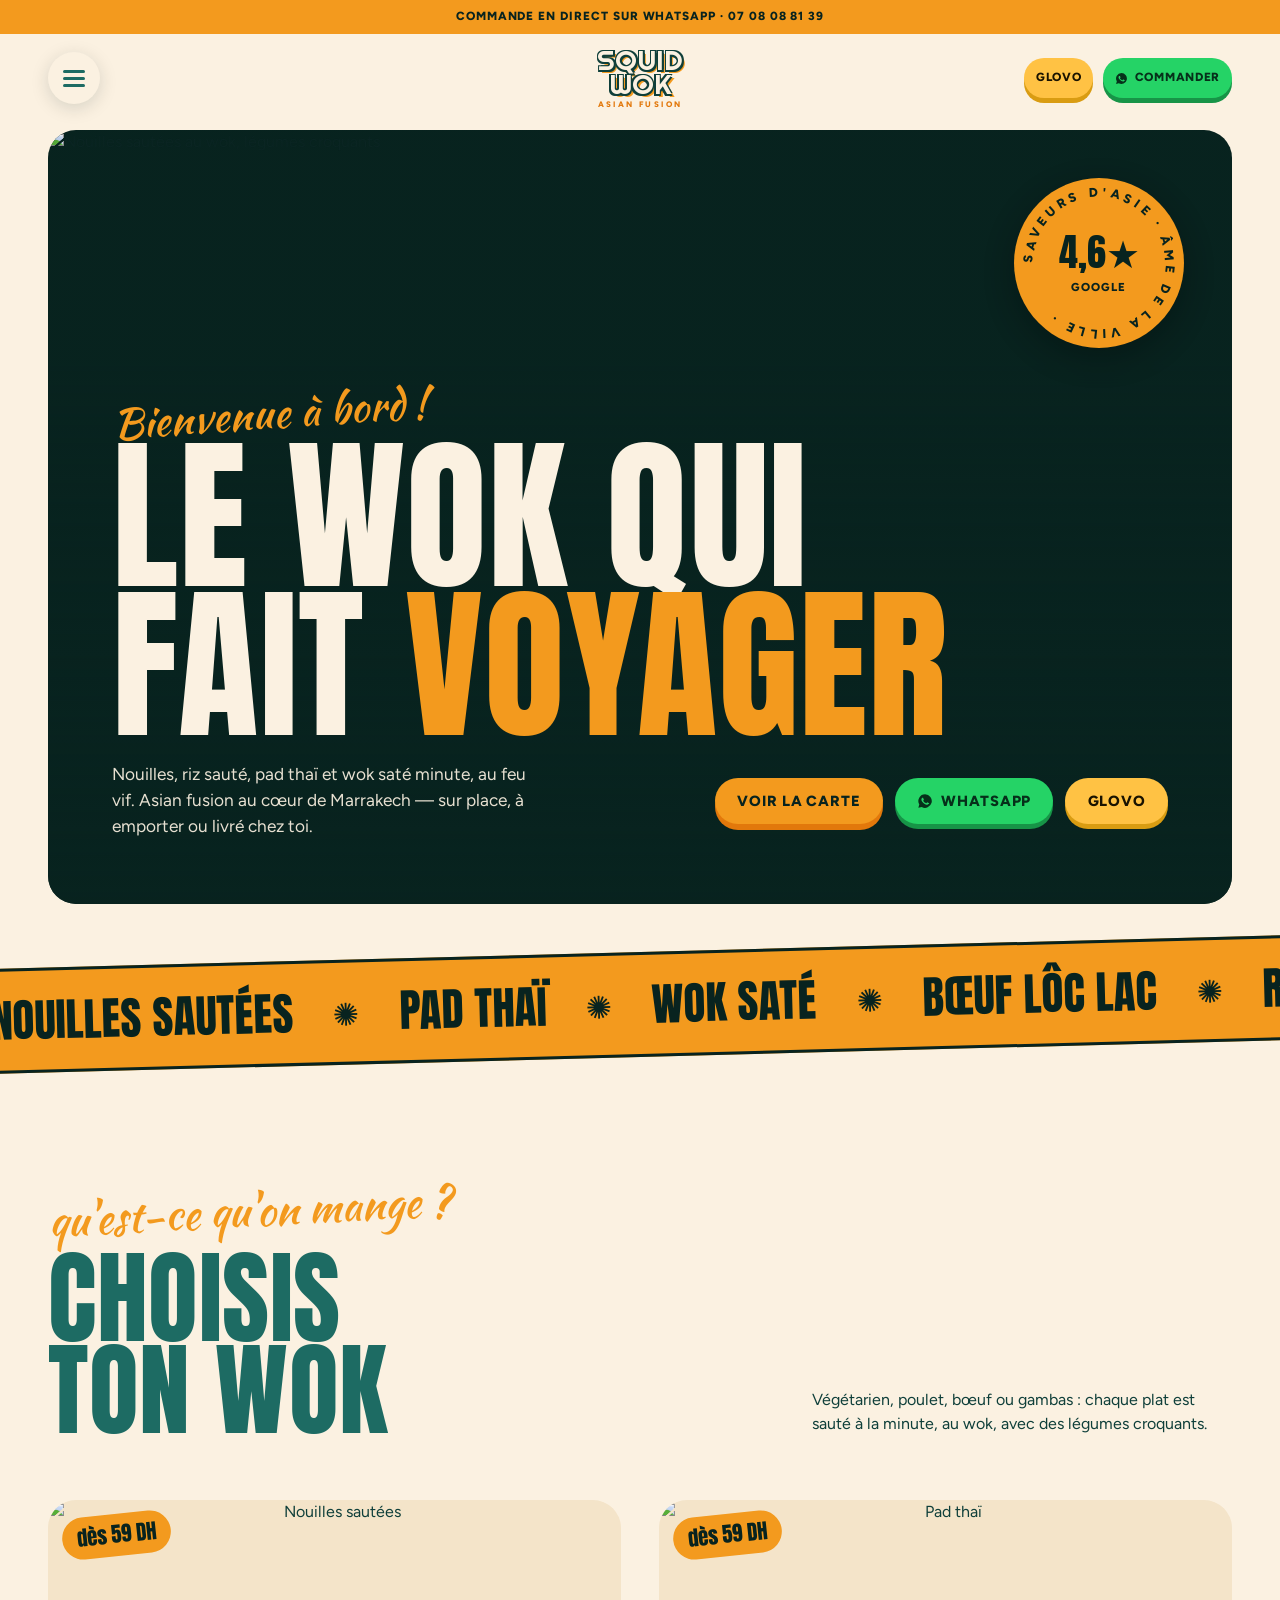
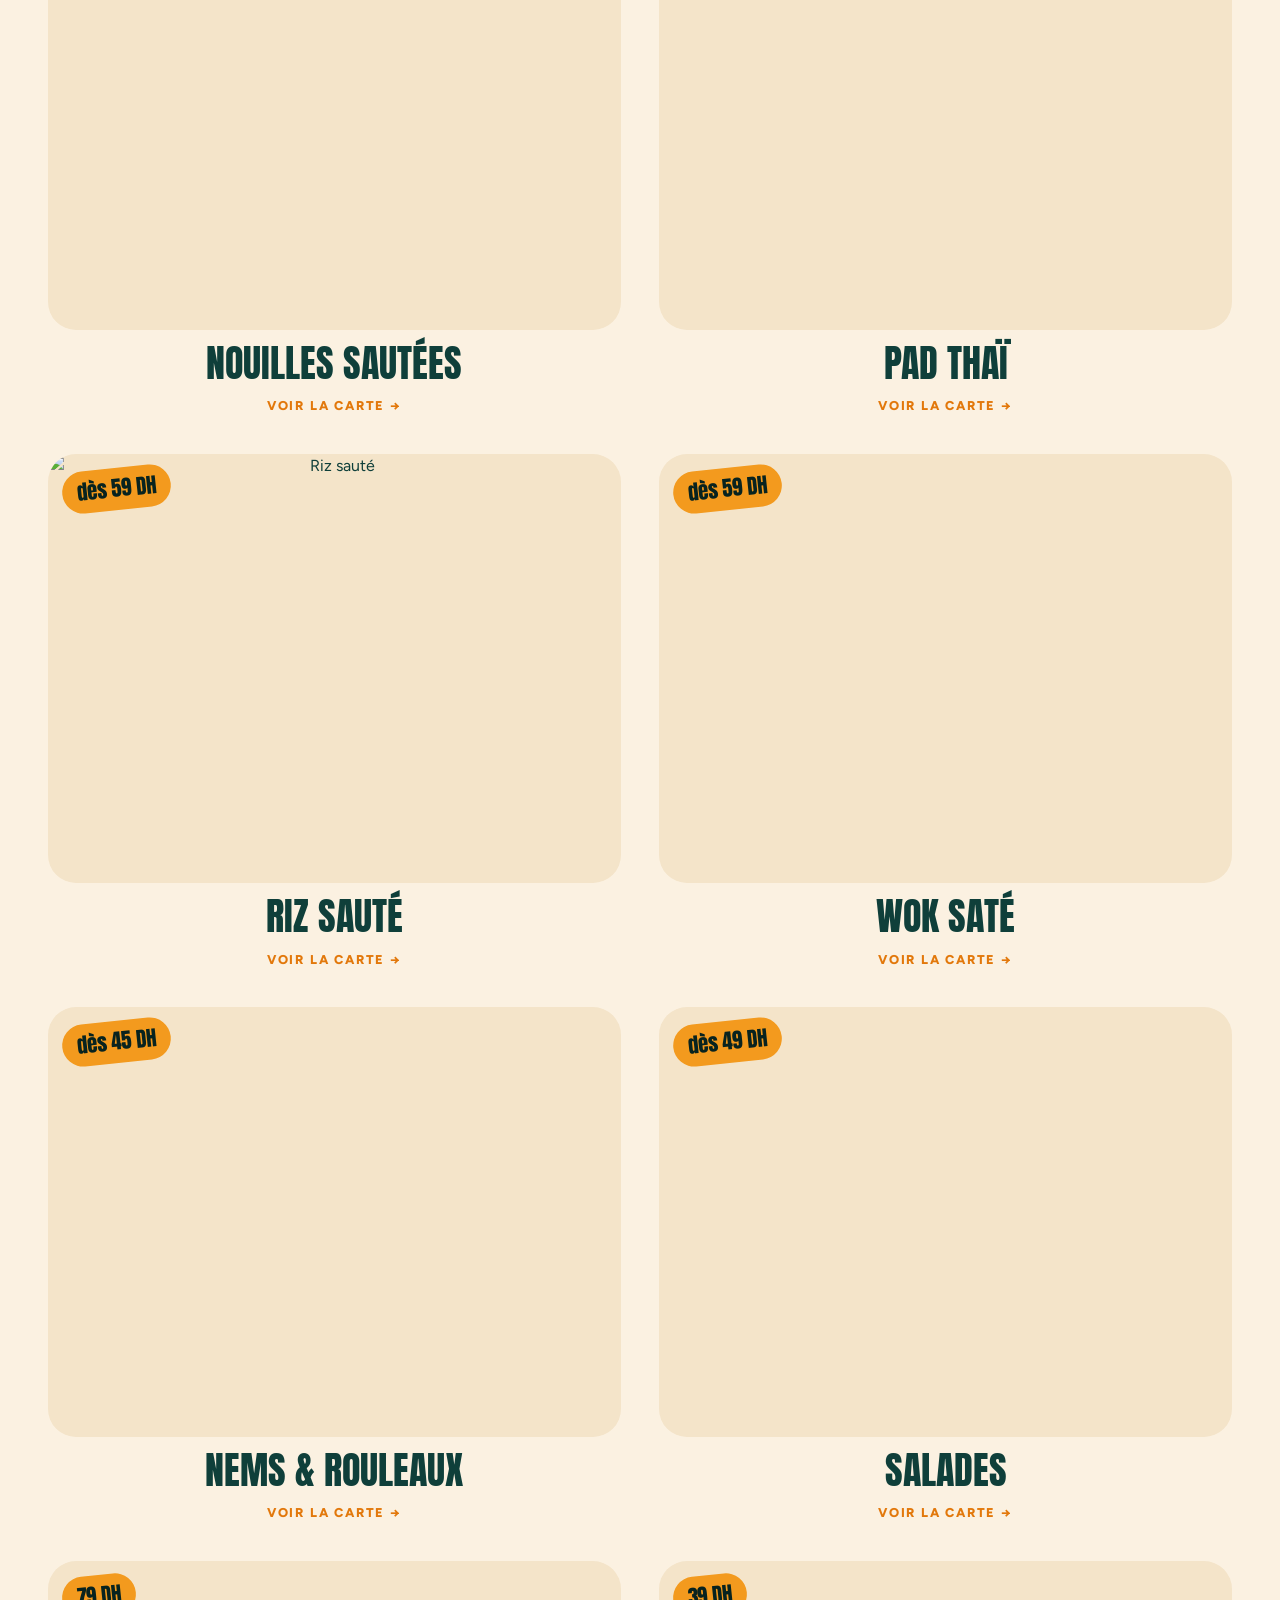
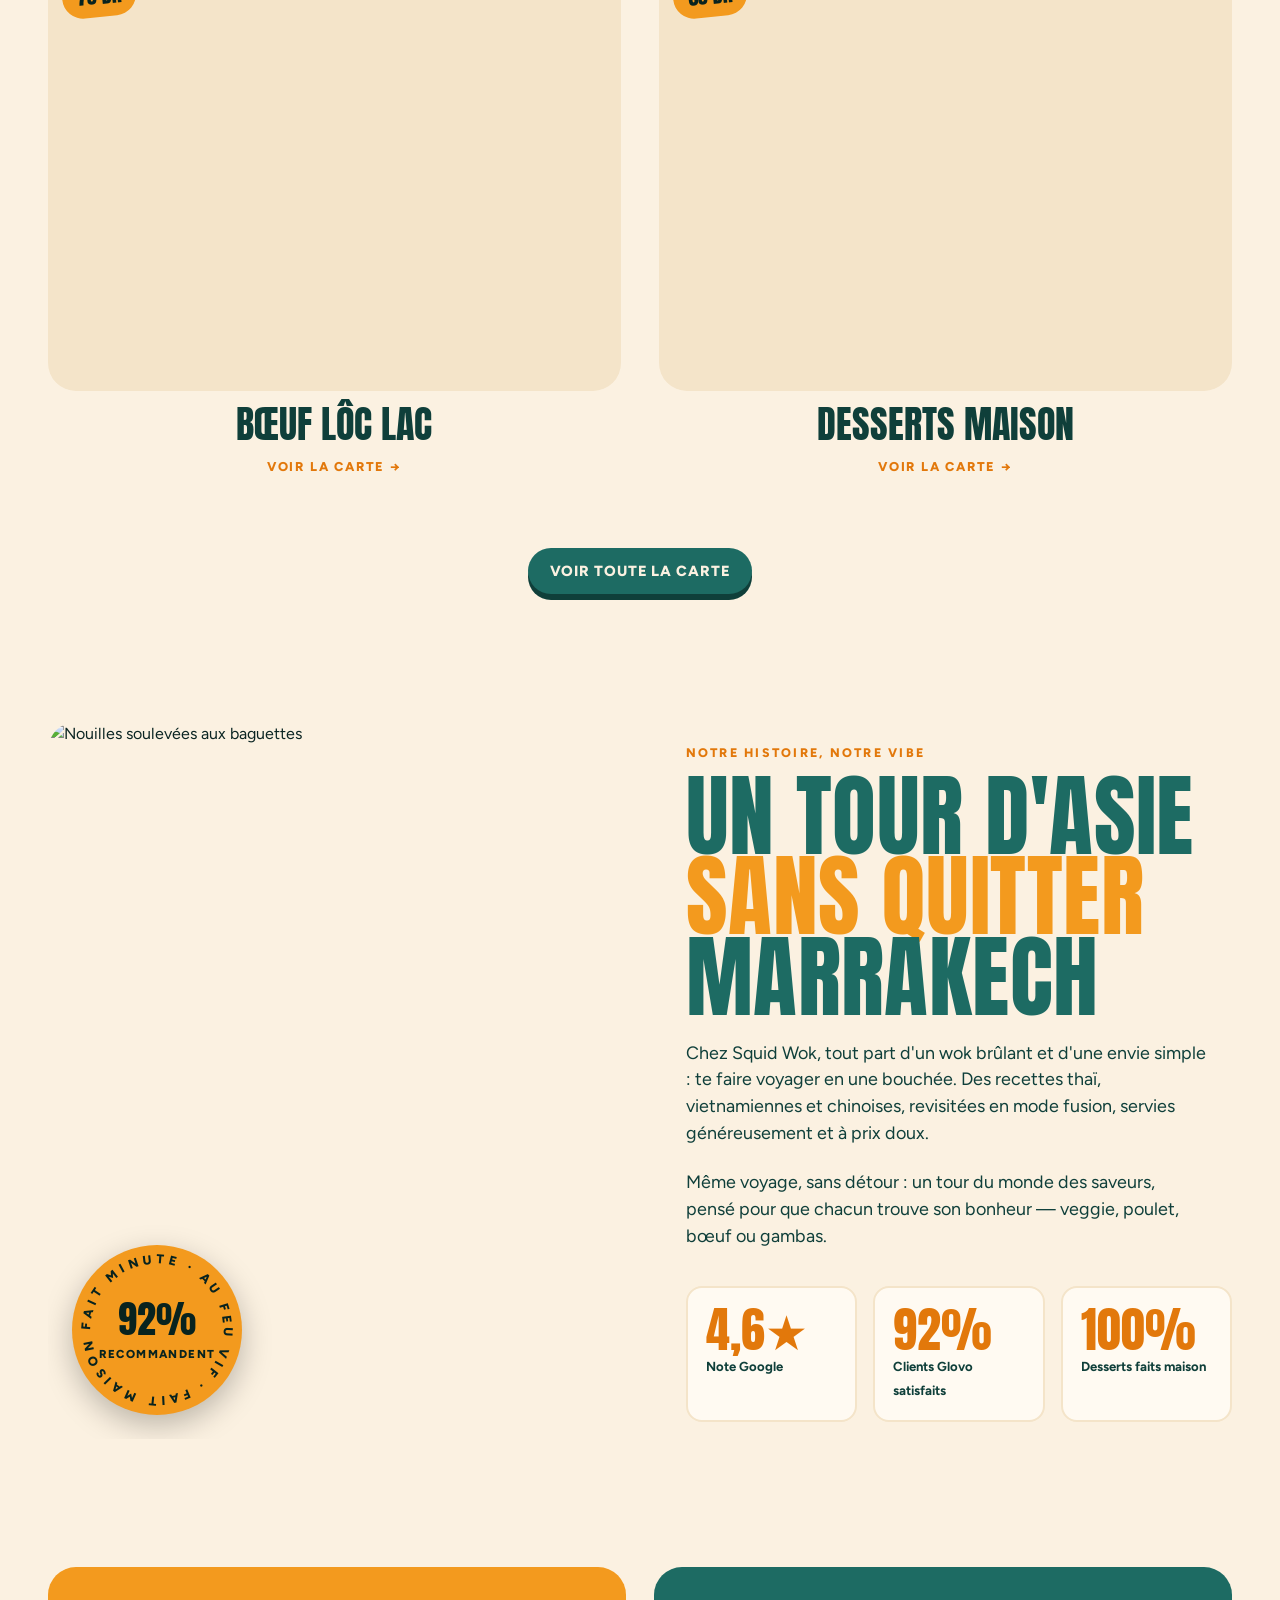
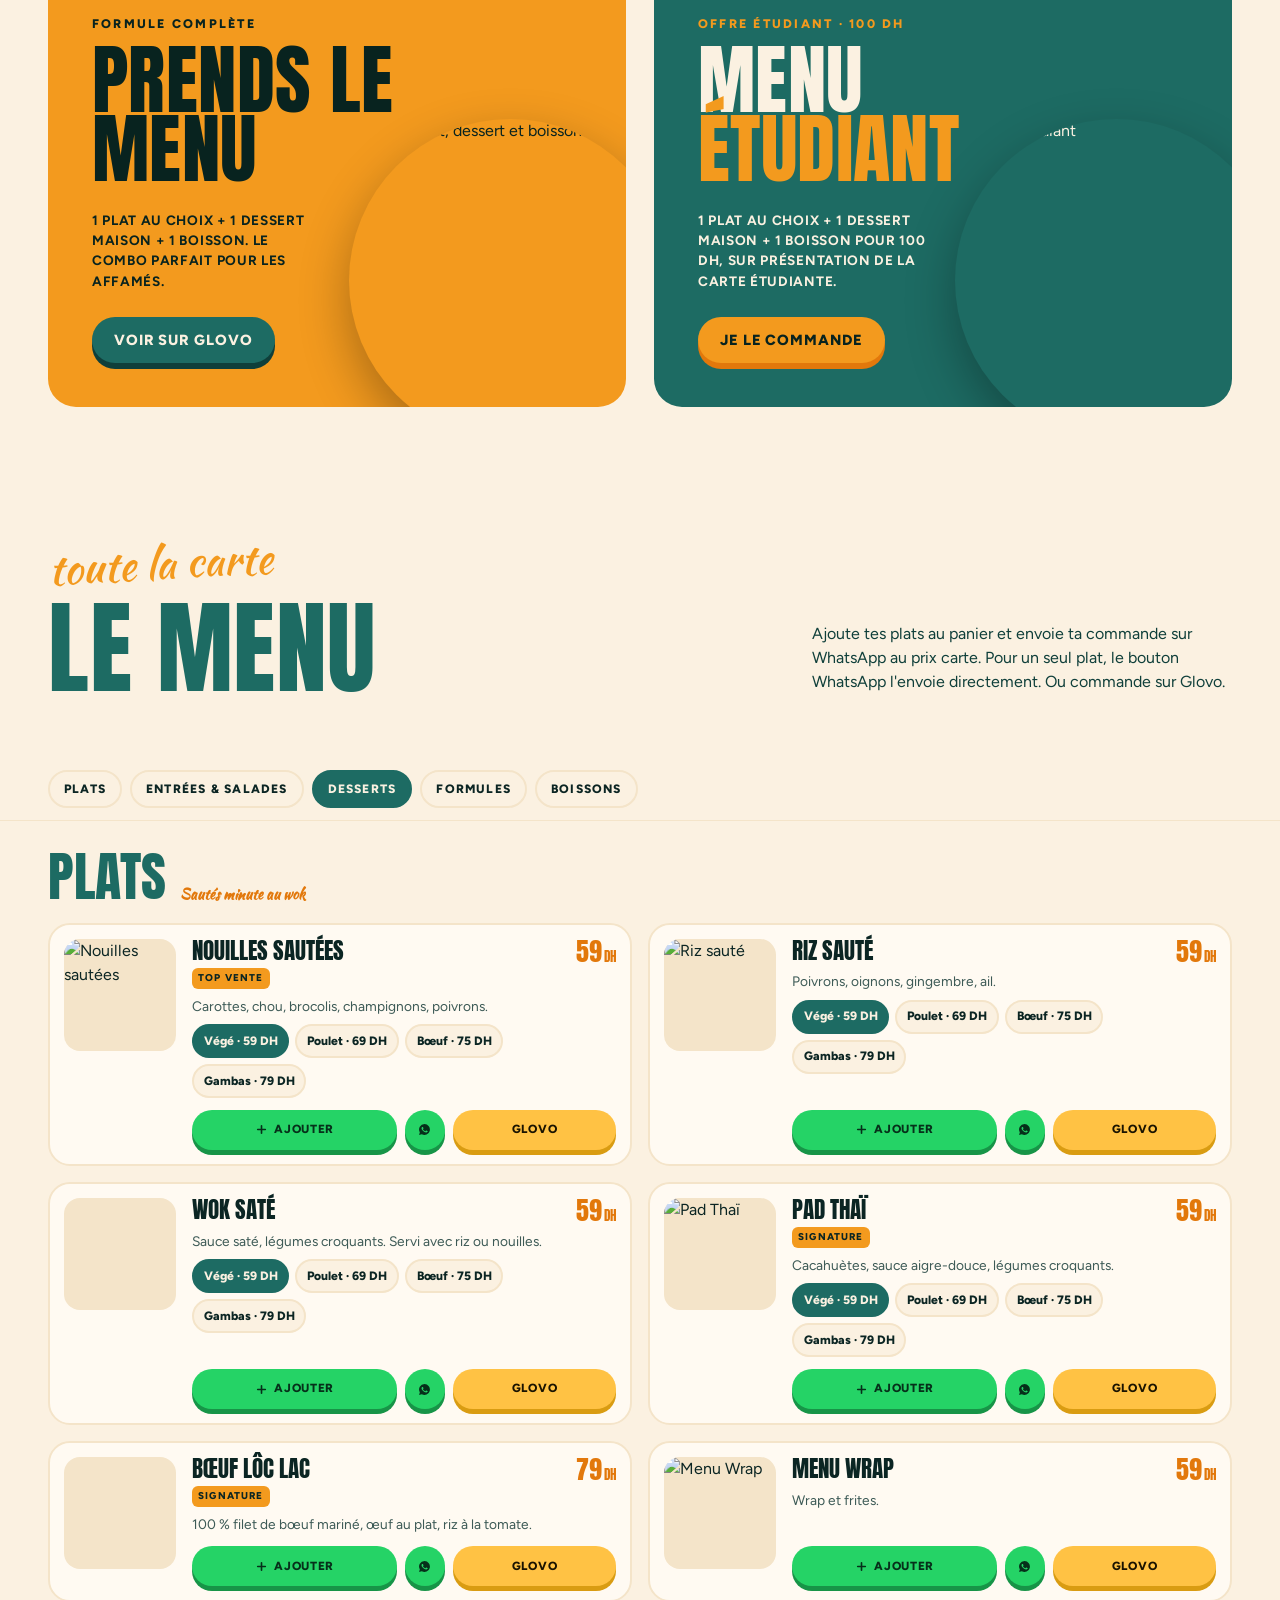
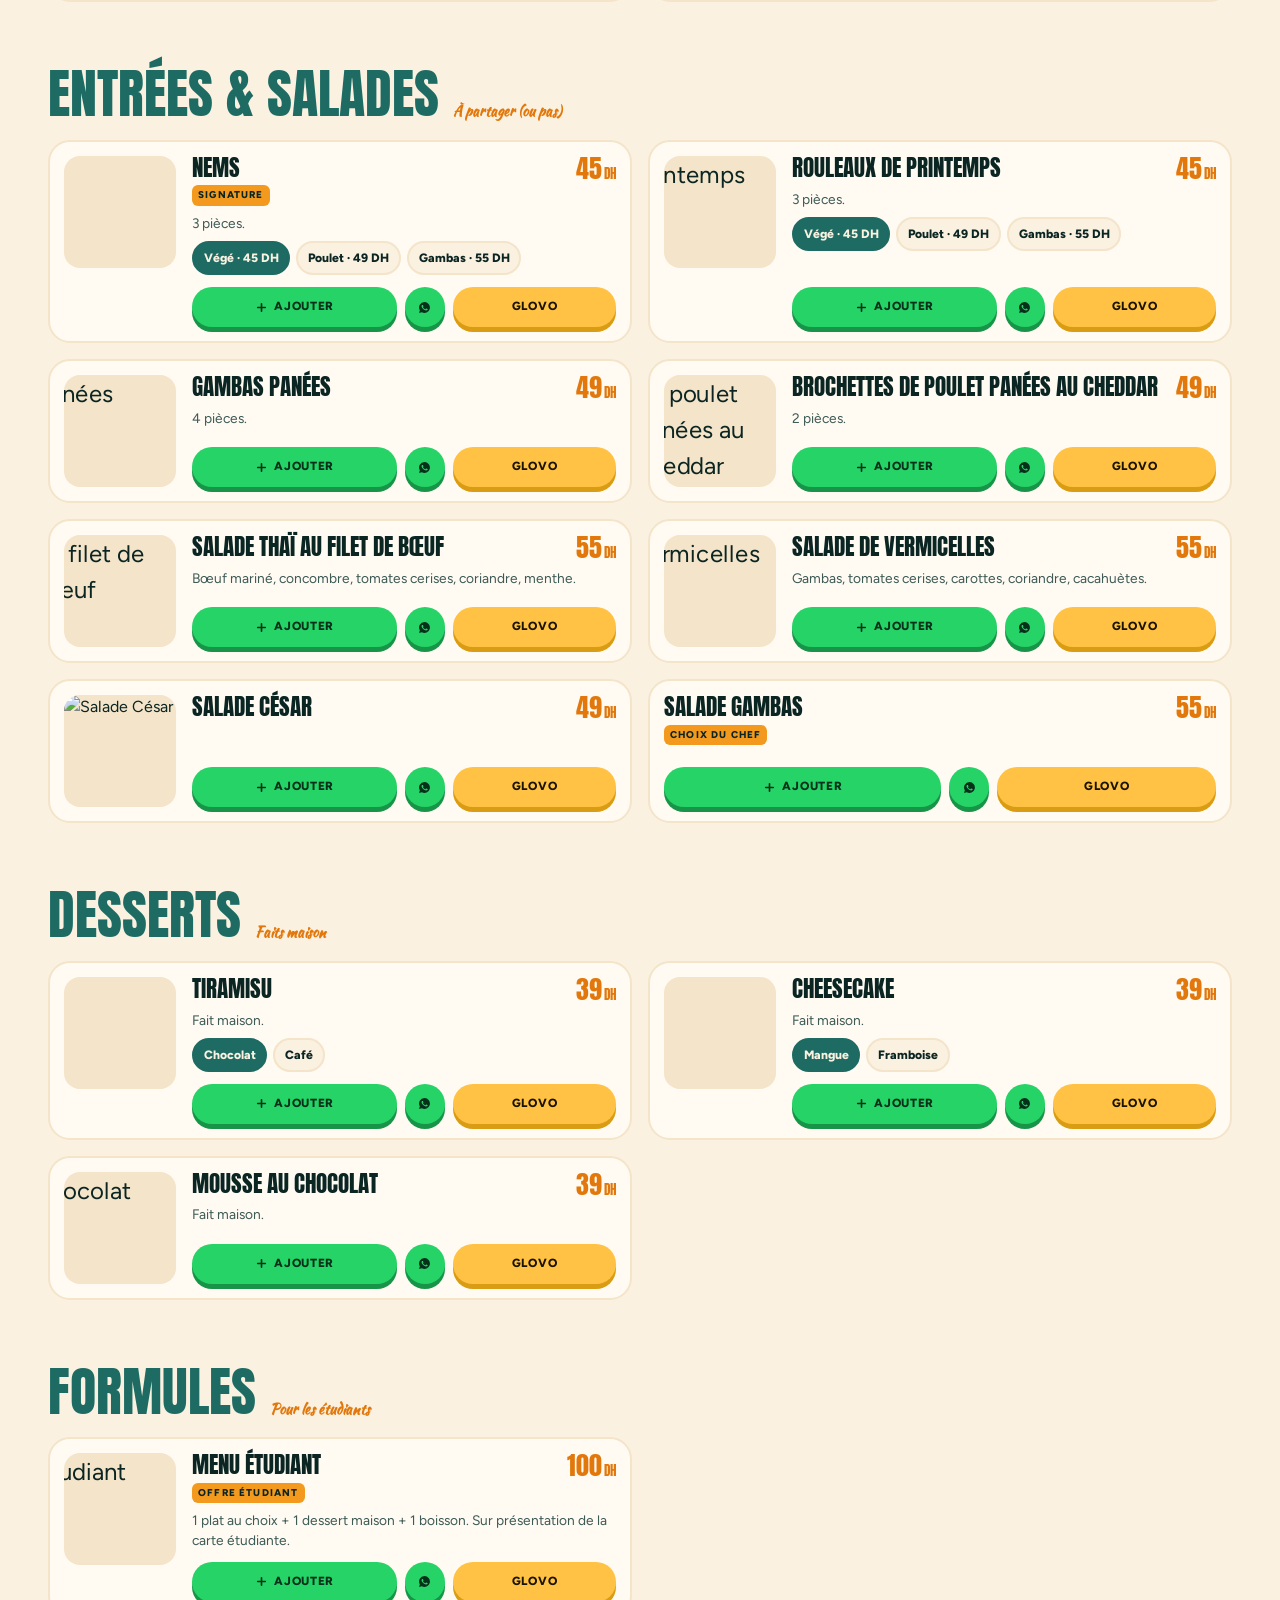
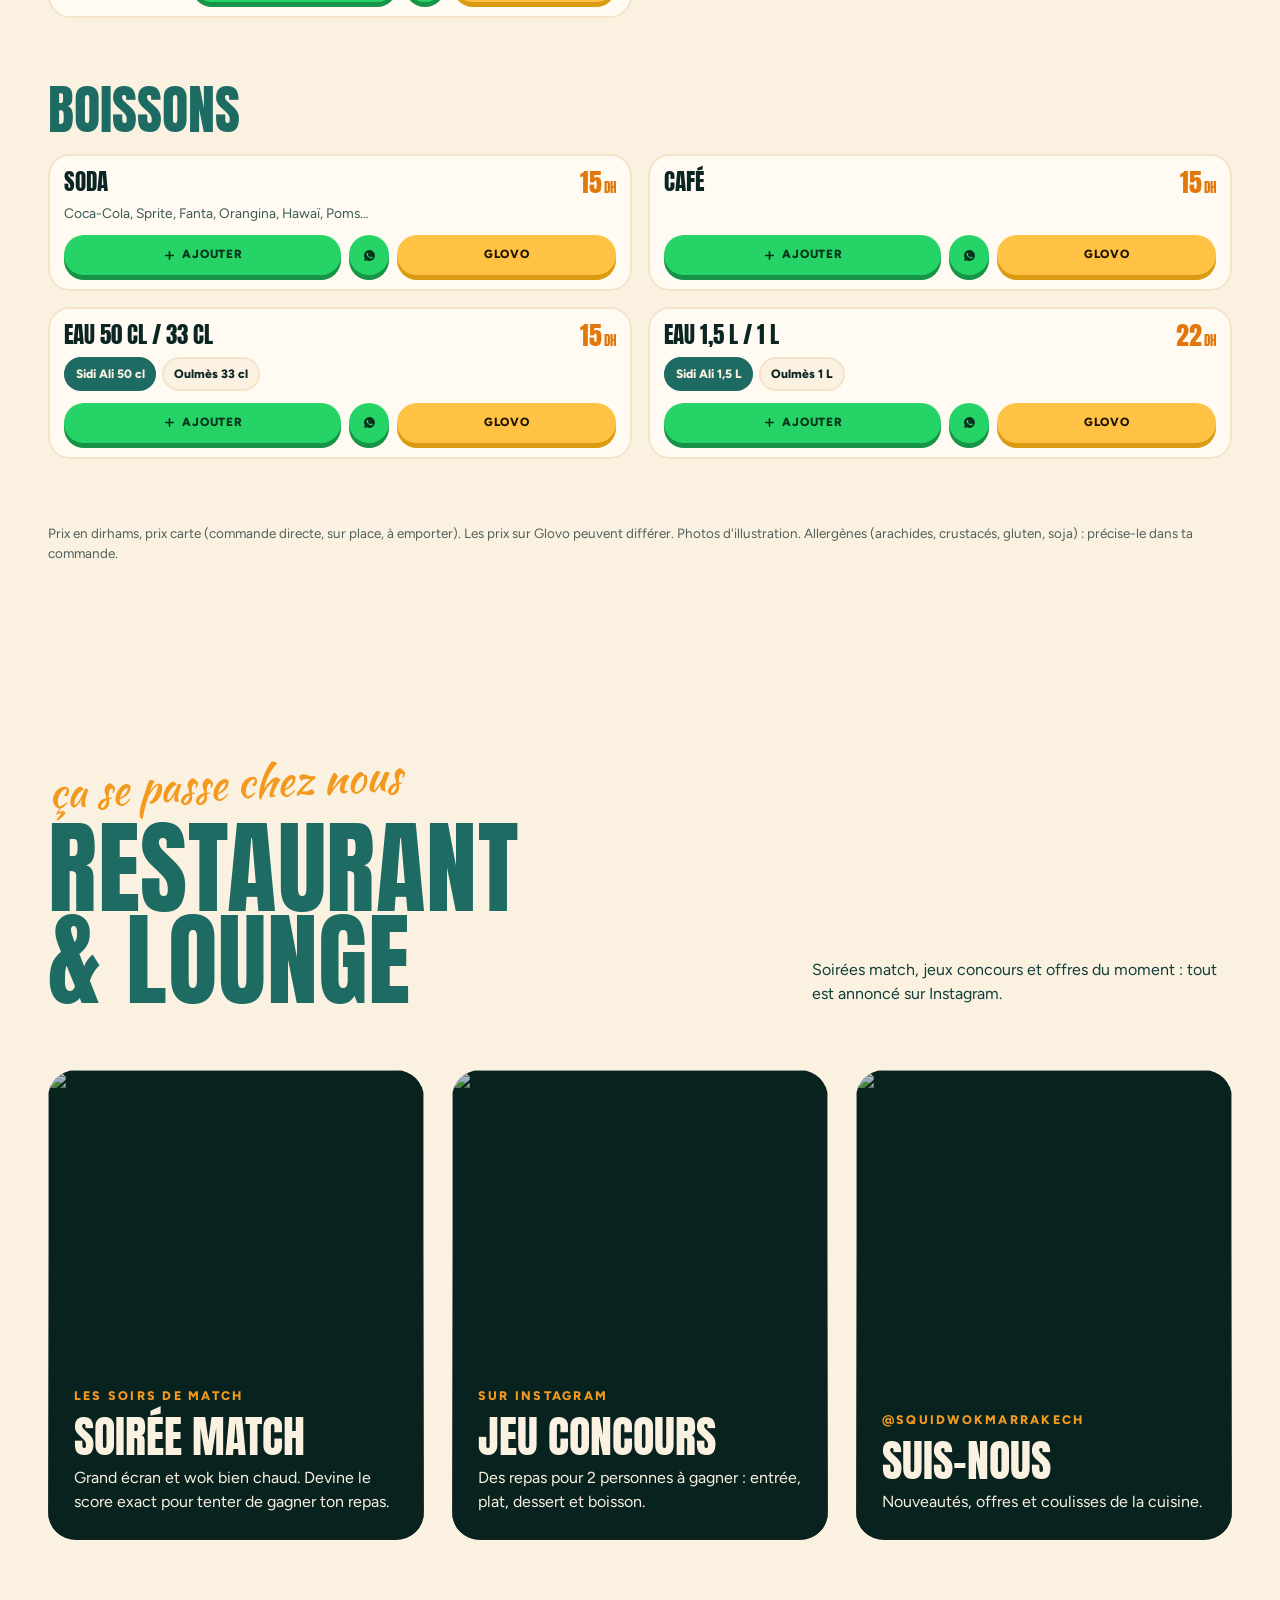
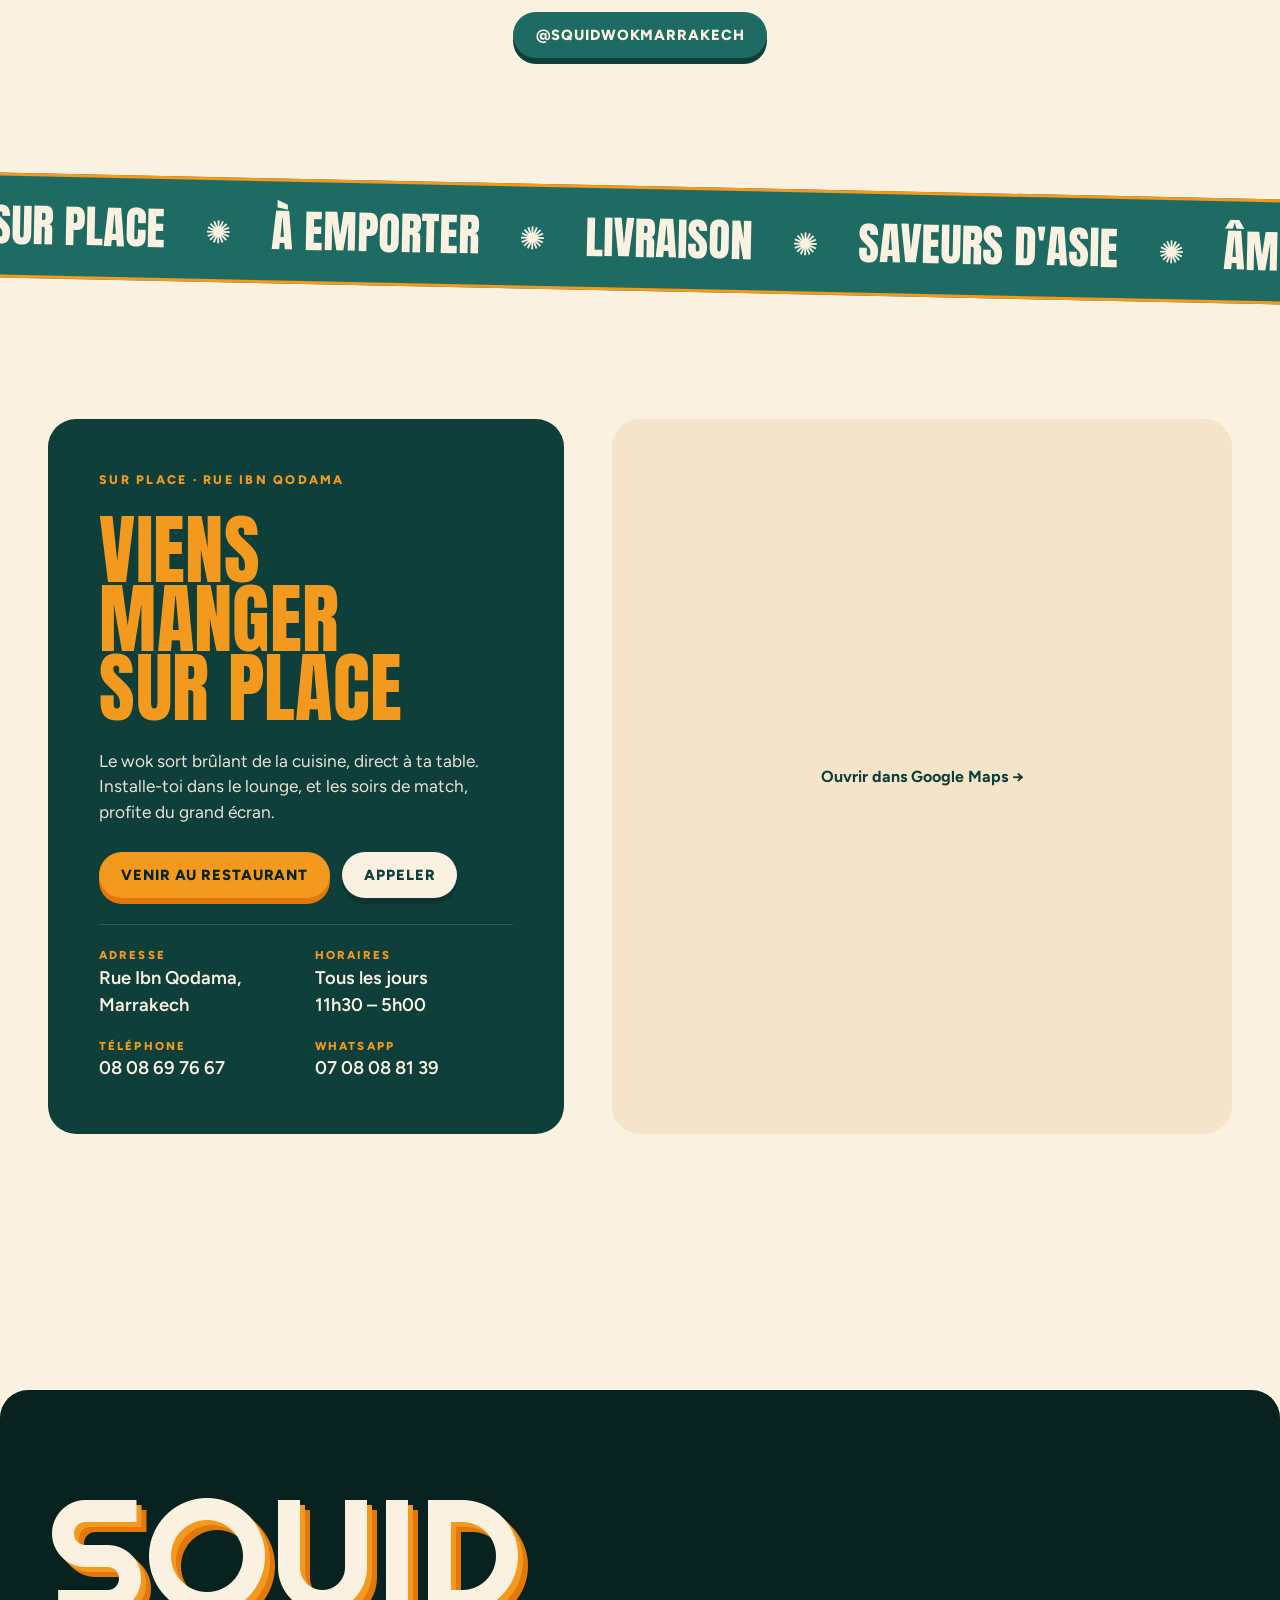
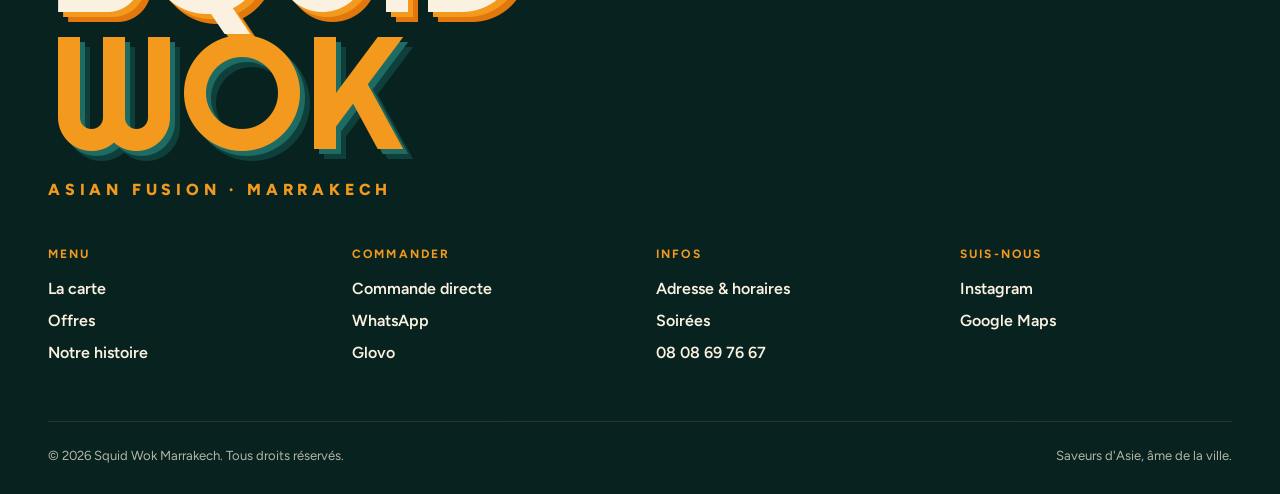
==== commit aa02efff: "Header : fond crème permanent (ne devient plus transparent au scroll) Co-Authored-By: Claude Opus 5." ====
--- a/index.html
+++ b/index.html
@@ -14,7 +14,7 @@
 <link rel="preconnect" href="https://fonts.googleapis.com">
 <link rel="preconnect" href="https://fonts.gstatic.com" crossorigin>
 <link href="https://fonts.googleapis.com/css2?family=Anton&family=Righteous&family=Figtree:wght@400;600;700;800&family=Kaushan+Script&display=swap" rel="stylesheet">
-<link rel="stylesheet" href="assets/style.css?v=11">
+<link rel="stylesheet" href="assets/style.css?v=12">
 <script type="application/ld+json">
 {"@context":"https://schema.org","@type":"Restaurant","name":"Squid Wok","servesCuisine":["Asiatique","Thaï","Asian fusion"],"address":{"@type":"PostalAddress","streetAddress":"Rue Ibn Qodama","addressLocality":"Marrakech","addressCountry":"MA"},"telephone":"+212808697667","priceRange":"45-100 MAD","openingHours":"Mo-Su 11:30-05:00","sameAs":["https://www.instagram.com/squidwokmarrakech/","https://glovoapp.com/fr/ma/marrakech/stores/squid-wok-mar"]}
 </script>
--- a/assets/style.css
+++ b/assets/style.css
@@ -72,8 +72,9 @@
 .topbar{height:var(--top-h);display:flex;align-items:center;justify-content:center;gap:.5em;background:var(--orange);color:var(--teal-ink);font-weight:800;font-size:.74rem;letter-spacing:.08em;text-transform:uppercase;padding:0 var(--gutter);white-space:nowrap;overflow:hidden}
 .topbar a{text-underline-offset:3px}
 .topbar a:hover{text-decoration:underline}
-.header{position:relative;padding:14px var(--gutter);display:grid;grid-template-columns:1fr auto 1fr;align-items:center;transition:background .3s,padding .3s,box-shadow .3s}
-.header.is-scrolled{background:var(--cream);padding-block:8px;box-shadow:0 1px 0 var(--cream-2)}
+.header{position:relative;padding:14px var(--gutter);display:grid;grid-template-columns:1fr auto 1fr;align-items:center;background:var(--cream);transition:padding .3s,box-shadow .3s}
+/* Fond crème permanent : le header ne devient jamais transparent au scroll */
+.header.is-scrolled{padding-block:8px;box-shadow:0 1px 0 var(--cream-2),0 8px 24px rgba(8,35,31,.08)}
 .menu-open .header{background:transparent;box-shadow:none}
 .menu-open .header .logo__main{color:var(--cream)}
 .menu-open .header .header__actions{visibility:hidden}
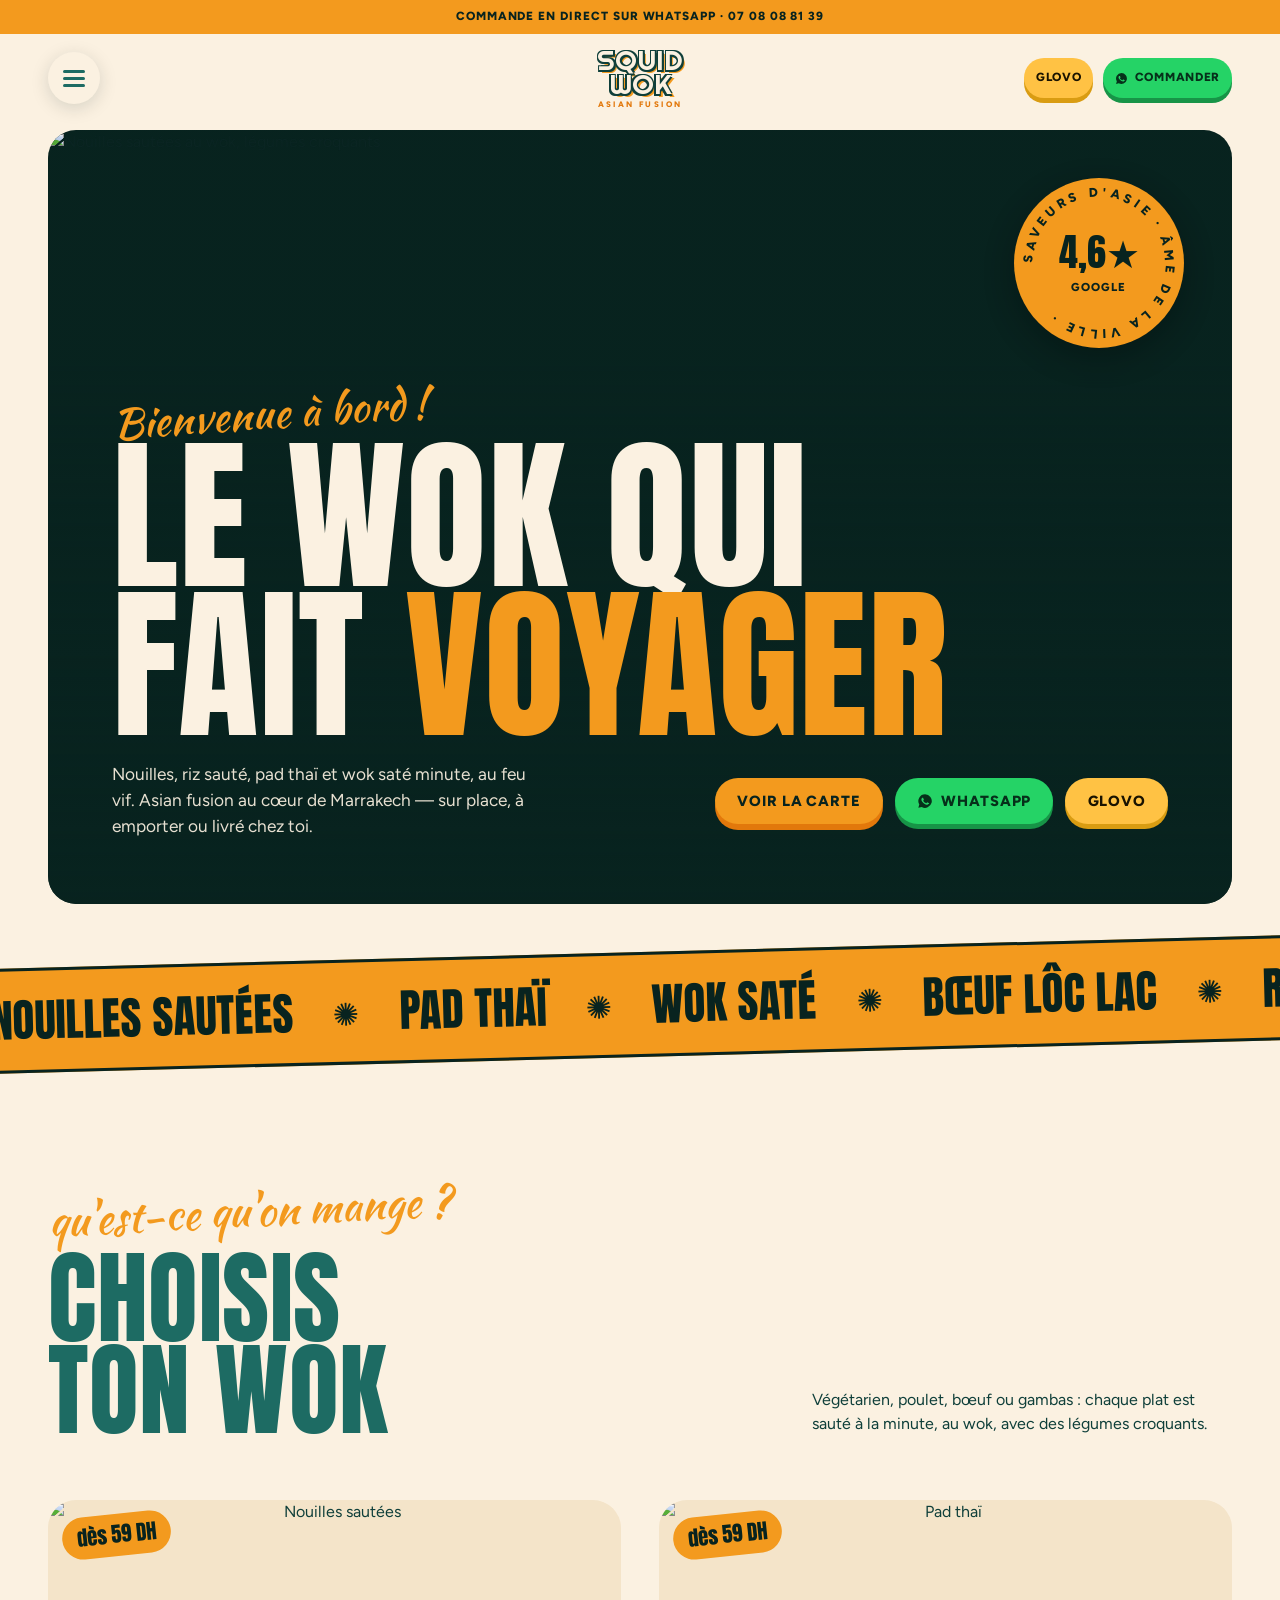
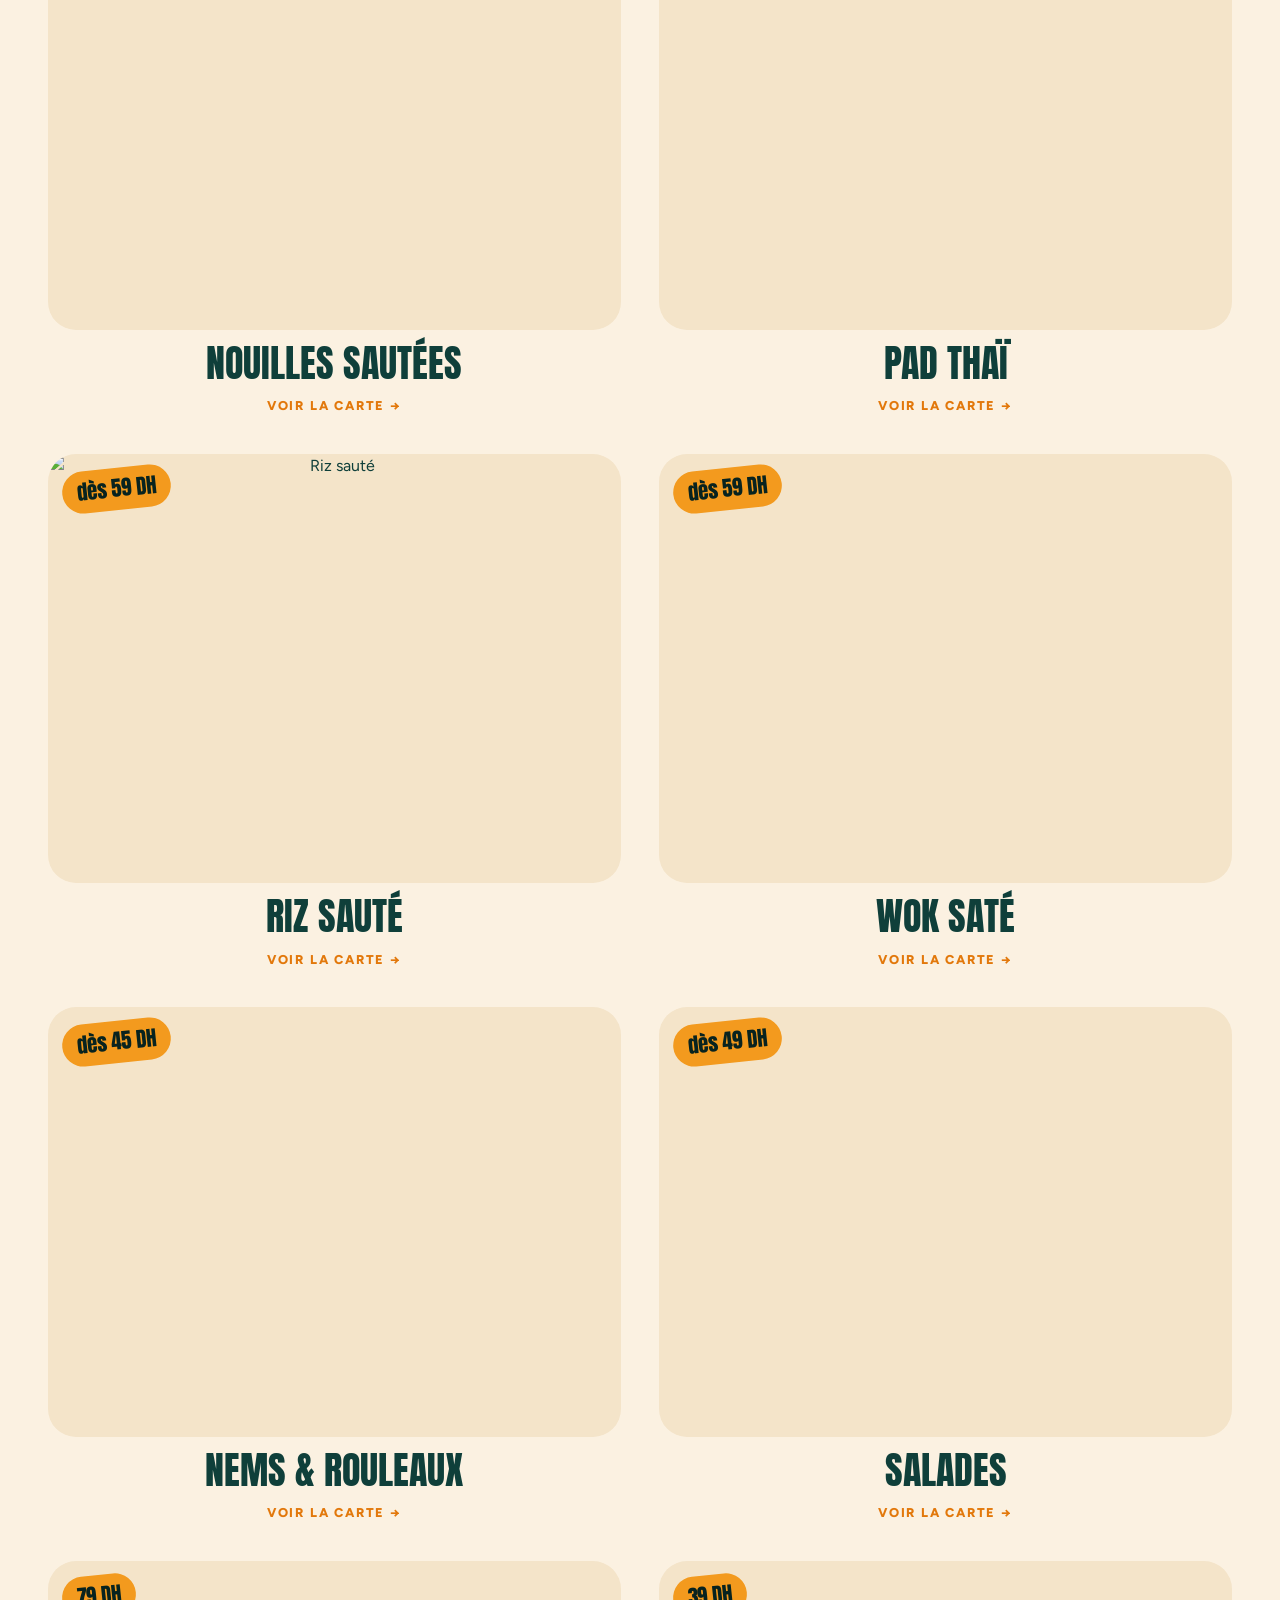
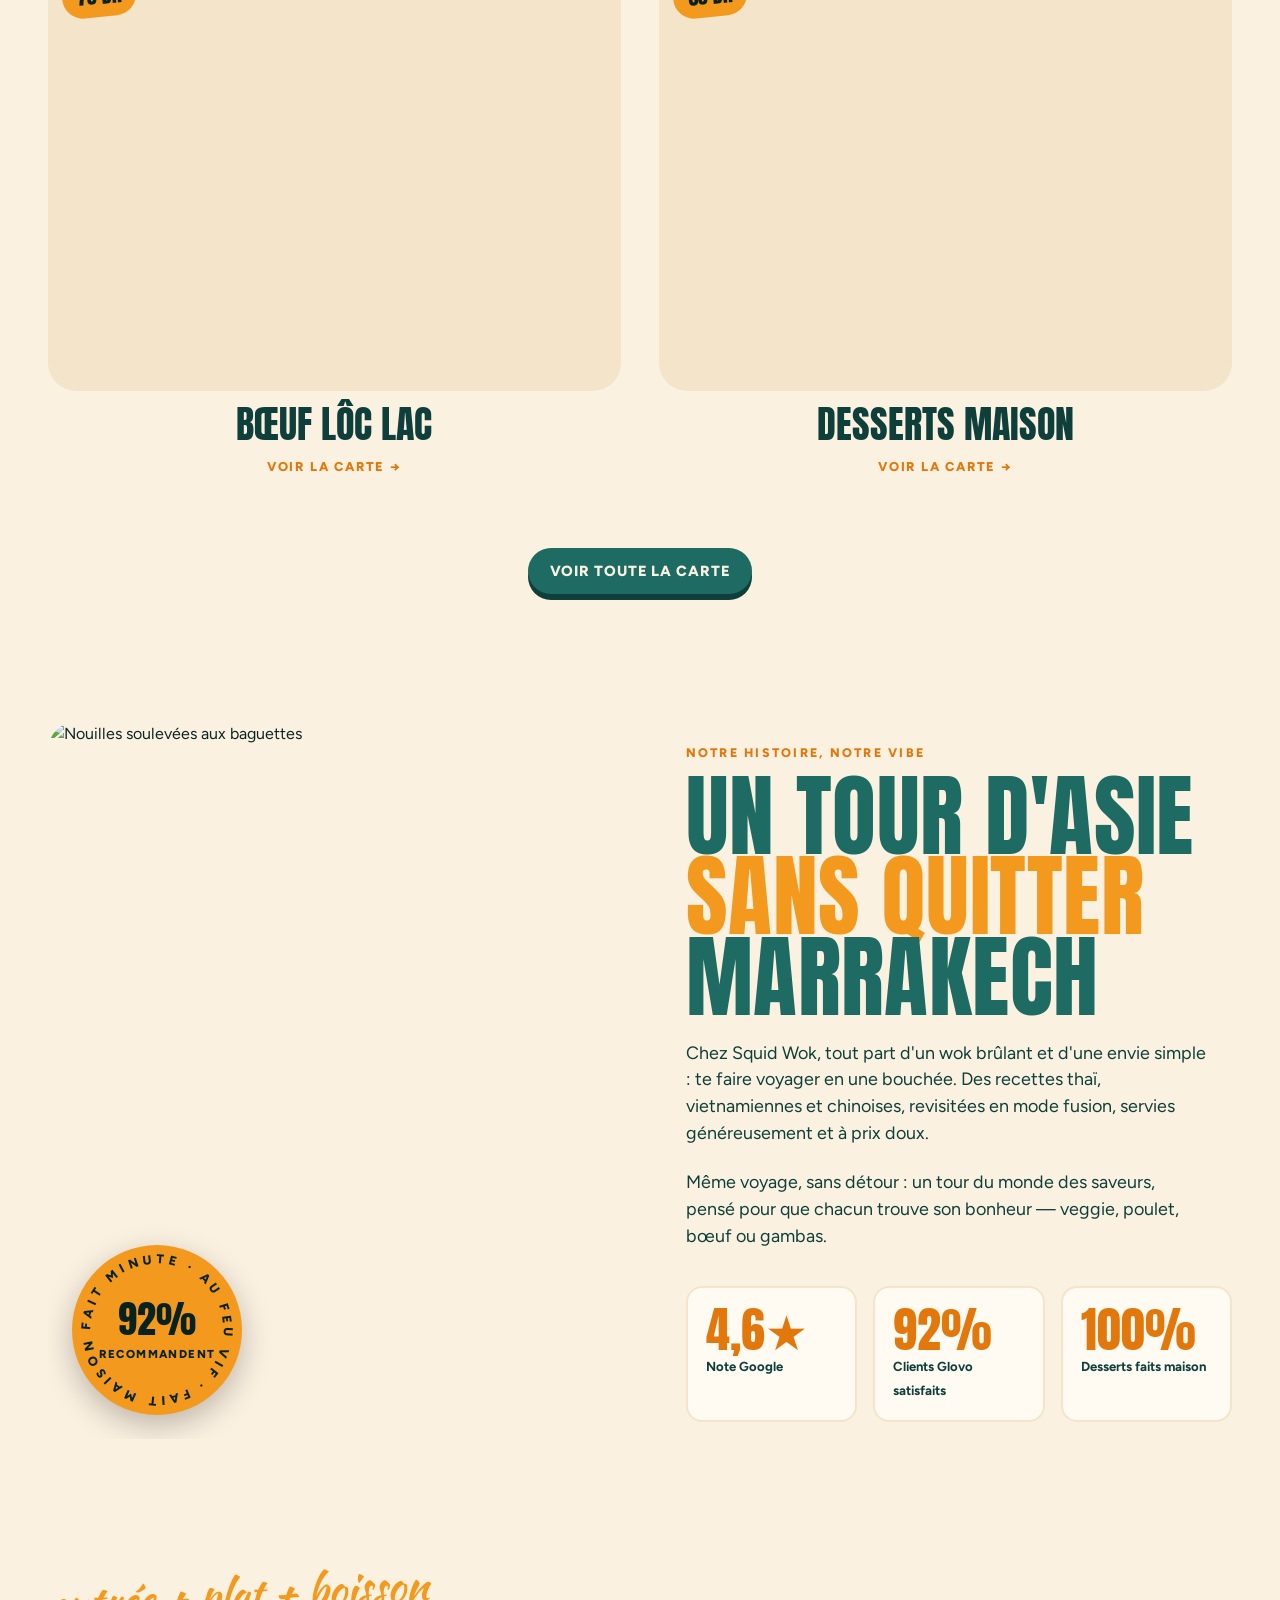
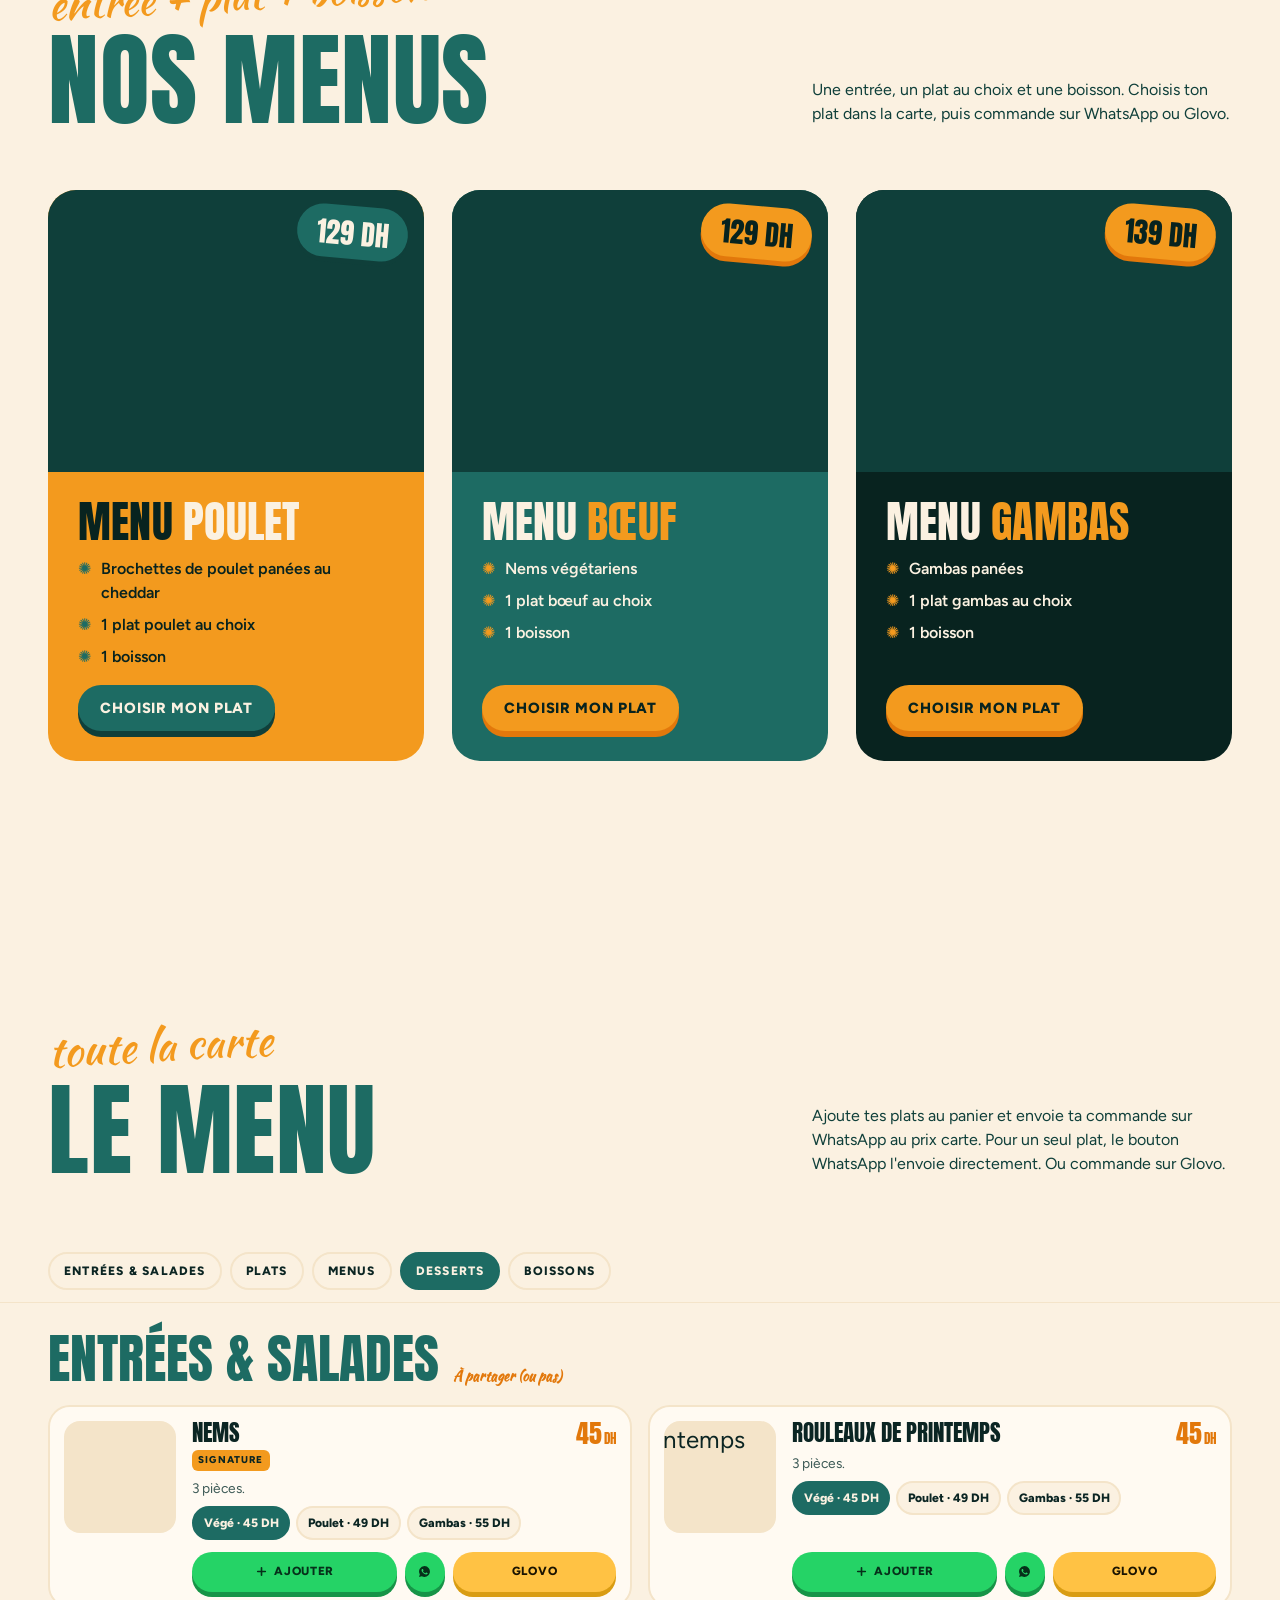
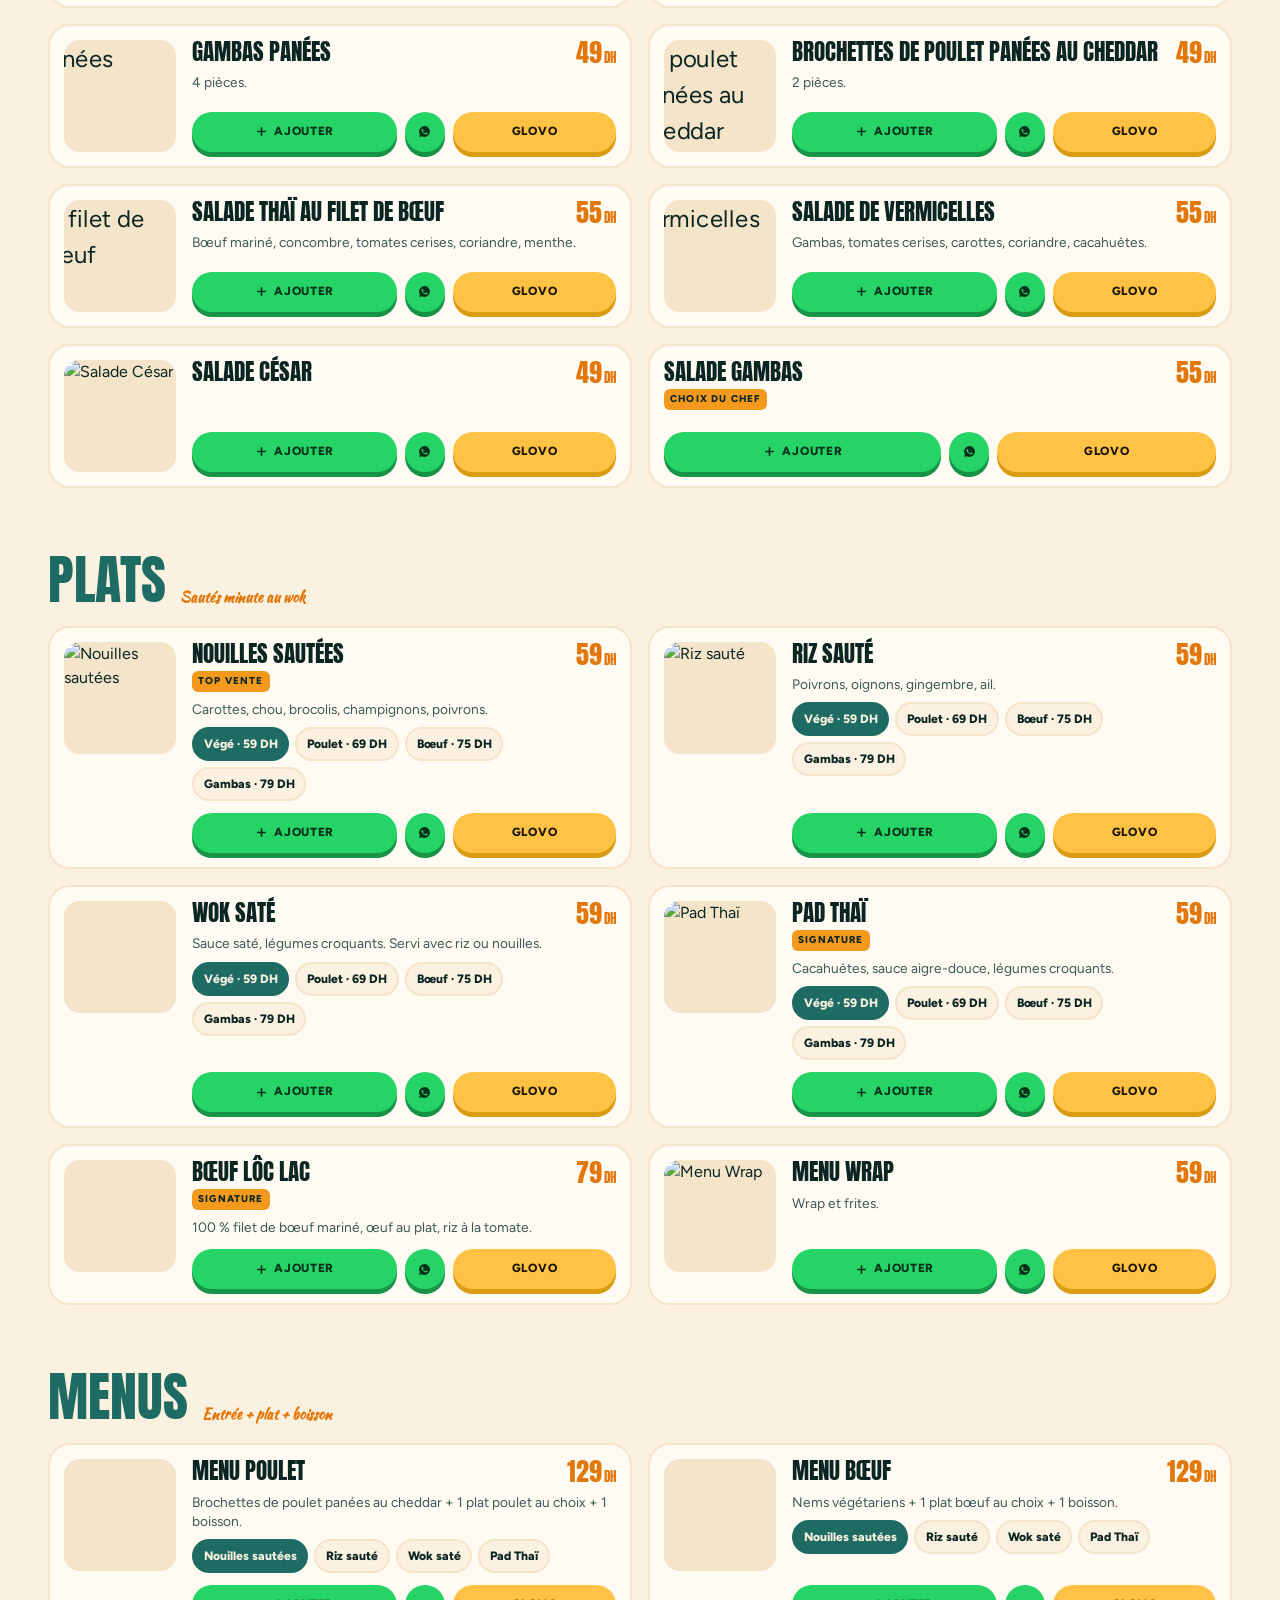
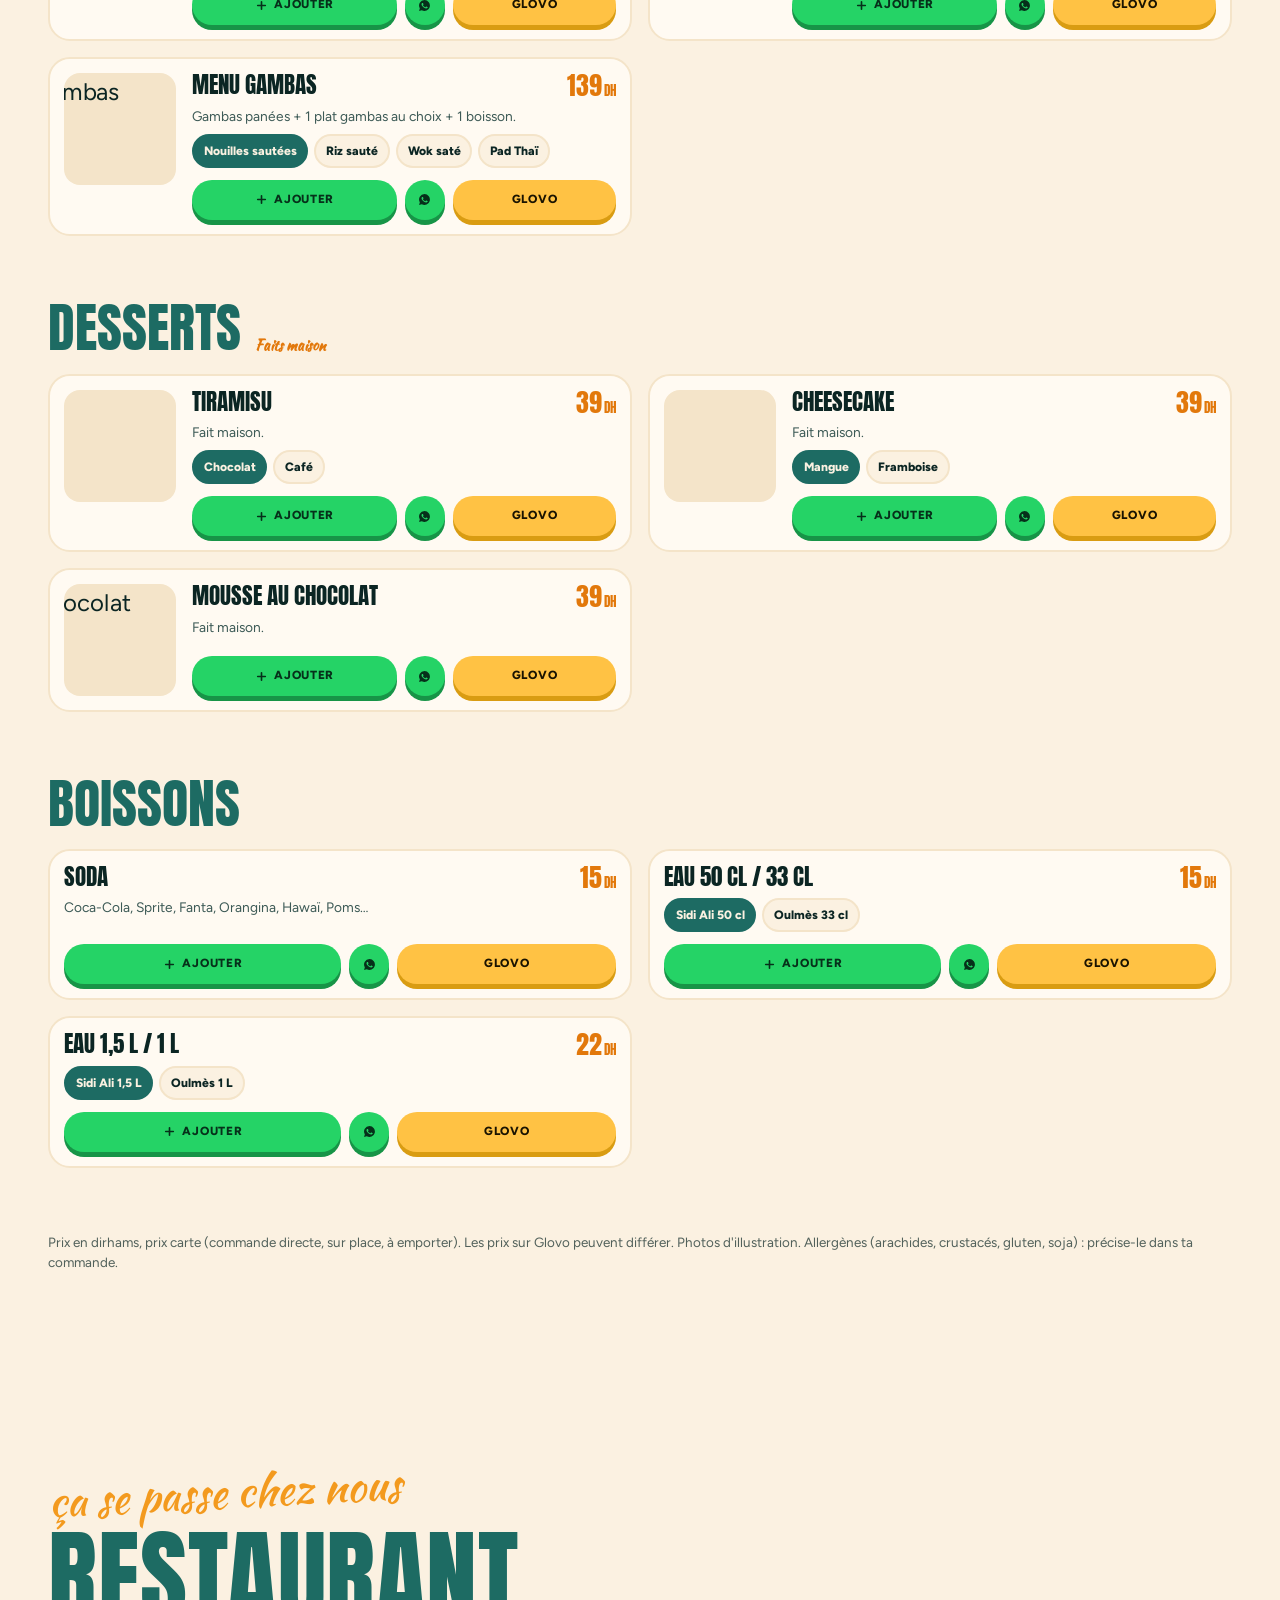
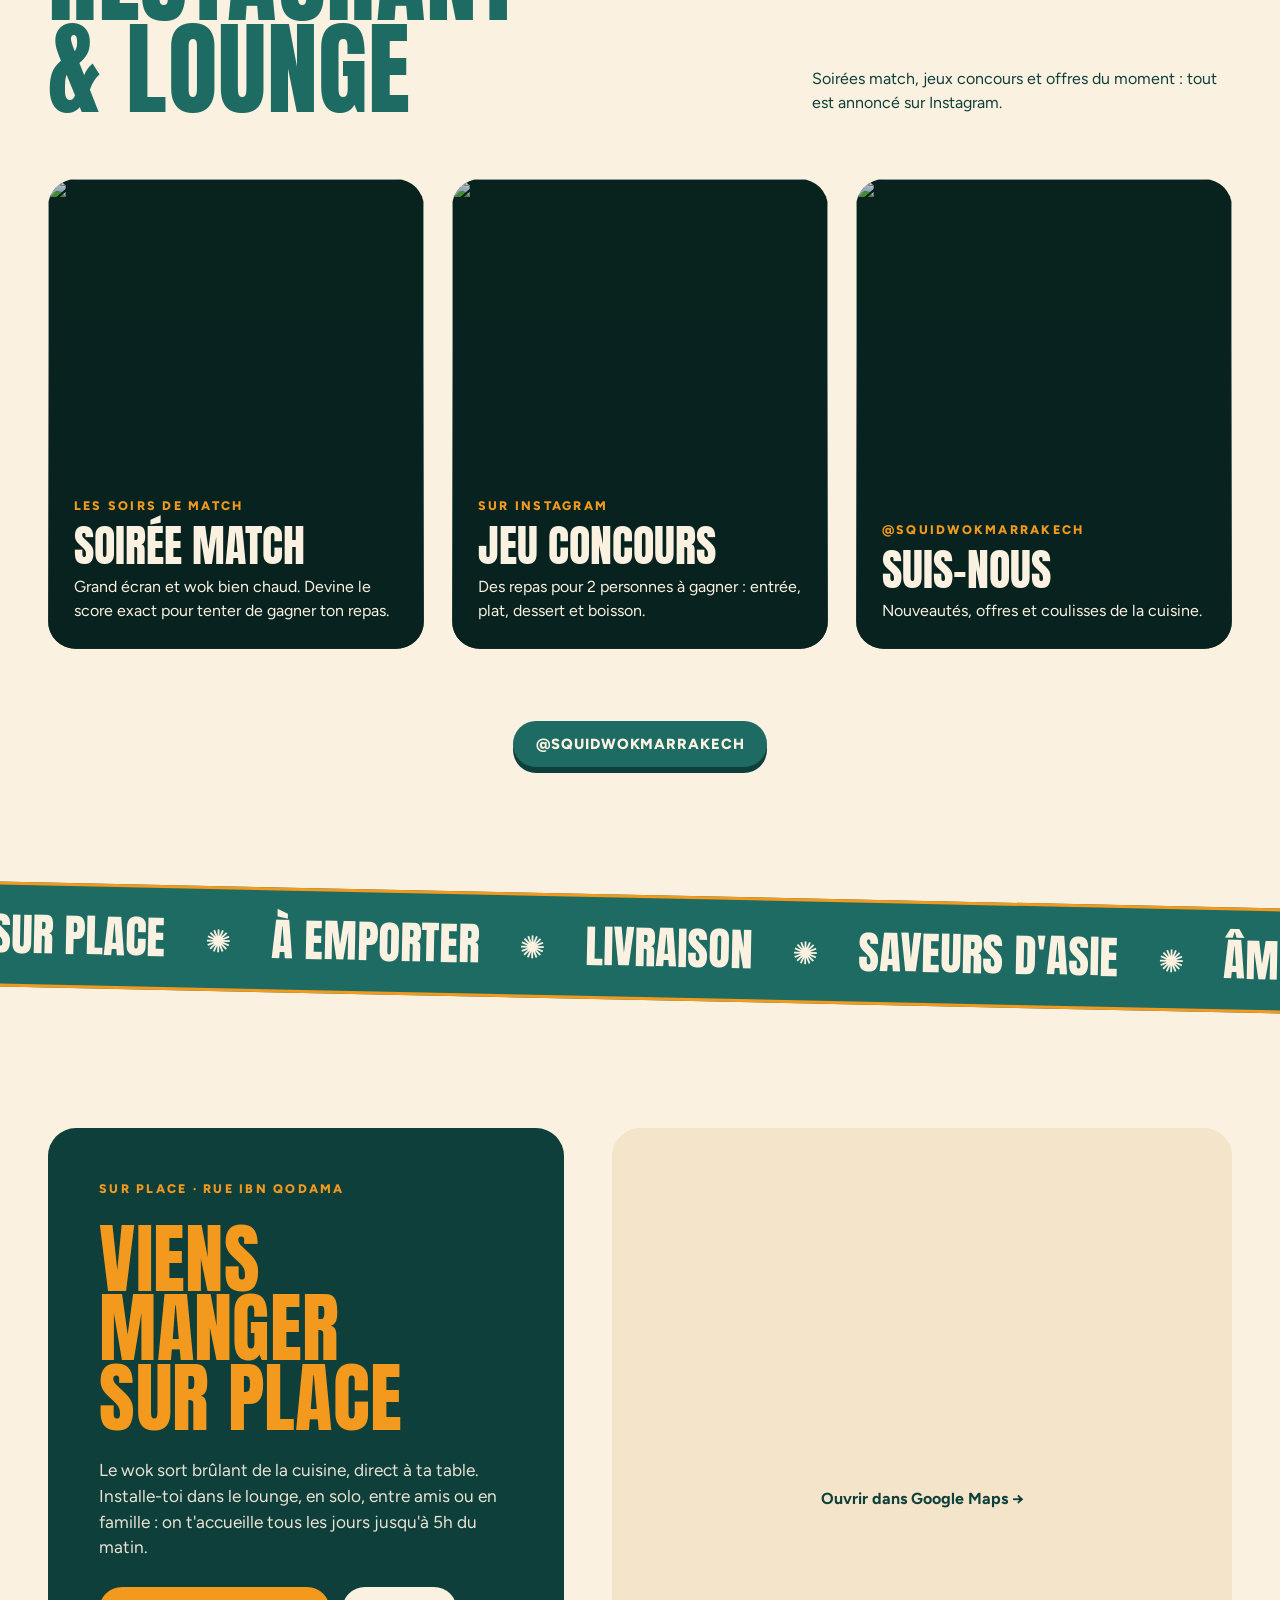
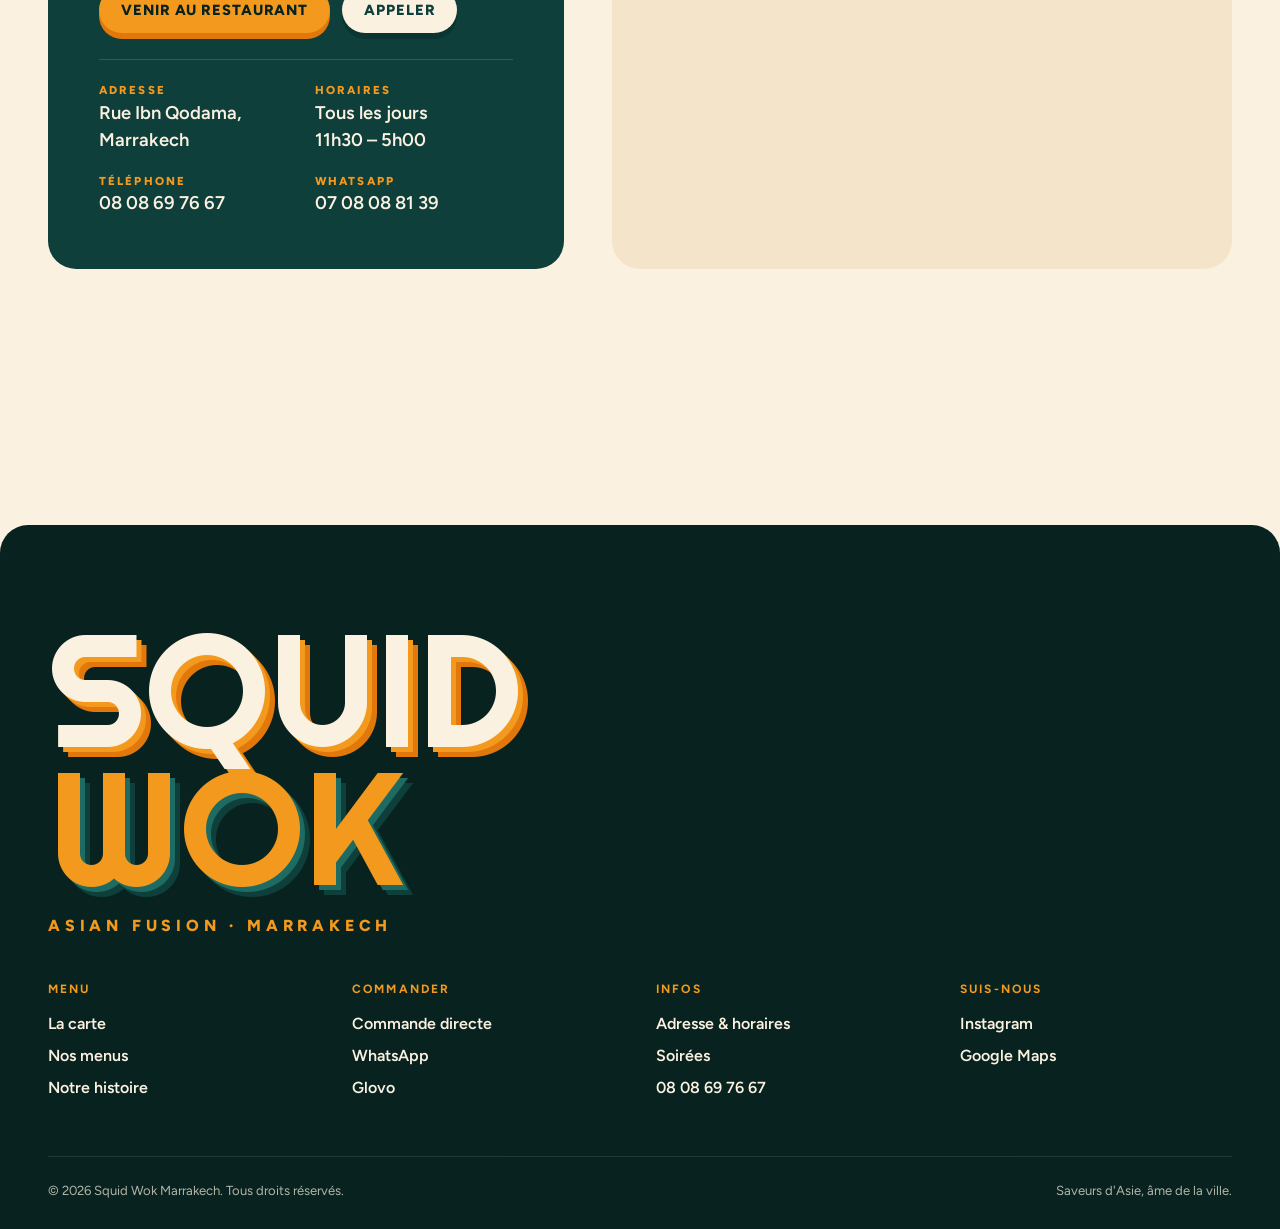
==== commit 93c0b478: "Menus poulet / bœuf / gambas, retrait menu étudiant et café, entrées avant plats - 3 menus (entrée +" ====
--- a/index.html
+++ b/index.html
@@ -14,9 +14,9 @@
 <link rel="preconnect" href="https://fonts.googleapis.com">
 <link rel="preconnect" href="https://fonts.gstatic.com" crossorigin>
 <link href="https://fonts.googleapis.com/css2?family=Anton&family=Righteous&family=Figtree:wght@400;600;700;800&family=Kaushan+Script&display=swap" rel="stylesheet">
-<link rel="stylesheet" href="assets/style.css?v=12">
+<link rel="stylesheet" href="assets/style.css?v=13">
 <script type="application/ld+json">
-{"@context":"https://schema.org","@type":"Restaurant","name":"Squid Wok","servesCuisine":["Asiatique","Thaï","Asian fusion"],"address":{"@type":"PostalAddress","streetAddress":"Rue Ibn Qodama","addressLocality":"Marrakech","addressCountry":"MA"},"telephone":"+212808697667","priceRange":"45-100 MAD","openingHours":"Mo-Su 11:30-05:00","sameAs":["https://www.instagram.com/squidwokmarrakech/","https://glovoapp.com/fr/ma/marrakech/stores/squid-wok-mar"]}
+{"@context":"https://schema.org","@type":"Restaurant","name":"Squid Wok","servesCuisine":["Asiatique","Thaï","Asian fusion"],"address":{"@type":"PostalAddress","streetAddress":"Rue Ibn Qodama","addressLocality":"Marrakech","addressCountry":"MA"},"telephone":"+212808697667","priceRange":"15-139 MAD","openingHours":"Mo-Su 11:30-05:00","sameAs":["https://www.instagram.com/squidwokmarrakech/","https://glovoapp.com/fr/ma/marrakech/stores/squid-wok-mar"]}
 </script>
 </head>
 <body>
@@ -38,7 +38,7 @@
   <ul>
     <li><a href="#carte">La carte</a></li>
     <li><a href="#histoire">Notre histoire</a></li>
-    <li><a href="#menus">Offres</a></li>
+    <li><a href="#menus">Nos menus</a></li>
     <li><a href="#events">Soirées</a></li>
     <li><a href="#infos">Manger sur place</a></li>
   </ul>
@@ -152,27 +152,39 @@
   </div>
 </section>
 
-<!-- PROMOS -->
-<section class="wrap" id="menus">
-  <div class="promos">
-    <article class="promo promo--orange reveal">
-      <div>
-        <span class="eyebrow">Formule complète</span>
-        <h3 class="display" style="margin-top:10px">Prends le menu</h3>
-      </div>
-      <p>1 plat au choix + 1 dessert maison + 1 boisson. Le combo parfait pour les affamés.</p>
-      <a class="btn btn--teal" href="https://glovoapp.com/fr/ma/marrakech/stores/squid-wok-mar" target="_blank" rel="noopener">Voir sur Glovo</a>
-      <img class="glovo" loading="lazy" src="https://glovo.dhmedia.io/image/menus-glovo/products/254c81ab216e24663ea8f9c90d23c4777268ee4aaa47d667d57827e0d955cf6f?t=W3sicmVzaXplIjp7Im1vZGUiOiJmaXQiLCJ3aWR0aCI6NzAwLCJoZWlnaHQiOjcwMH19XQ==" alt="Menu : plat, dessert et boisson">
-    </article>
-    <article class="promo promo--teal reveal reveal-d1">
-      <div>
-        <span class="eyebrow" style="color:var(--orange)">Offre étudiant · 100 DH</span>
-        <h3 class="display" style="margin-top:10px">Menu <em>étudiant</em></h3>
-      </div>
-      <p>1 plat au choix + 1 dessert maison + 1 boisson pour 100 DH, sur présentation de la carte étudiante.</p>
-      <a class="btn btn--orange" href="https://wa.me/212708088139?text=Bonjour%20Squid%20Wok%20!%20Je%20voudrais%20le%20Menu%20%C3%A9tudiant%20%C3%A0%20100%20DH%20%3A%0A-%20Plat%20%3A%20%0A-%20Dessert%20%3A%20%0A-%20Boisson%20%3A%20" target="_blank" rel="noopener">Je le commande</a>
-      <img class="glovo" loading="lazy" src="https://glovo.dhmedia.io/image/menus-glovo/products/a7b0794e6679612de4ae7be54e3bd7841b8faa12cb98988695ef0a3b66695982?t=W3sicmVzaXplIjp7Im1vZGUiOiJmaXQiLCJ3aWR0aCI6NzAwLCJoZWlnaHQiOjcwMH19XQ==" alt="Menu étudiant">
-    </article>
+<!-- MENUS -->
+<section class="section" id="menus" style="padding-top:0">
+  <div class="wrap">
+    <div class="head reveal">
+      <h2 class="display"><span class="script">entrée + plat + boisson</span>Nos menus</h2>
+      <p>Une entrée, un plat au choix et une boisson. Choisis ton plat dans la carte, puis commande sur WhatsApp ou Glovo.</p>
+    </div>
+    <div class="menus">
+      <article class="menu-card menu-card--orange reveal">
+        <div class="menu-card__img"><img class="glovo" loading="lazy" src="https://glovo.dhmedia.io/image/menus-glovo/products/1ef823ac08c5576b76f7292e3082cd9a3888f3697fb75bea722f6ba63051ead5?t=W3sicmVzaXplIjp7Im1vZGUiOiJmaXQiLCJ3aWR0aCI6ODAwLCJoZWlnaHQiOjgwMH19XQ==" alt="Wok saté poulet"><span class="menu-card__price">129 DH</span></div>
+        <div class="menu-card__body">
+          <h3 class="display">Menu <em>poulet</em></h3>
+          <ul><li>Brochettes de poulet panées au cheddar</li><li>1 plat poulet au choix</li><li>1 boisson</li></ul>
+          <a class="btn btn--teal" href="#cat-formules">Choisir mon plat</a>
+        </div>
+      </article>
+      <article class="menu-card menu-card--teal reveal reveal-d1">
+        <div class="menu-card__img"><img class="glovo" loading="lazy" src="https://glovo.dhmedia.io/image/menus-glovo/products/d669b26f07e03f34da57daa3205318e94204fc3b8b29354a88bb9bdecc7d0ae1?t=W3sicmVzaXplIjp7Im1vZGUiOiJmaXQiLCJ3aWR0aCI6ODAwLCJoZWlnaHQiOjgwMH19XQ==" alt="Nouilles sautées bœuf"><span class="menu-card__price">129 DH</span></div>
+        <div class="menu-card__body">
+          <h3 class="display">Menu <em>bœuf</em></h3>
+          <ul><li>Nems végétariens</li><li>1 plat bœuf au choix</li><li>1 boisson</li></ul>
+          <a class="btn btn--orange" href="#cat-formules">Choisir mon plat</a>
+        </div>
+      </article>
+      <article class="menu-card menu-card--ink reveal reveal-d2">
+        <div class="menu-card__img"><img class="glovo" loading="lazy" src="https://glovo.dhmedia.io/image/menus-glovo/products/c10b74c27b8c403d55e8d8d3767482482d9e4d7c0ee0b257dedf9f9ea05f25b3?t=W3sicmVzaXplIjp7Im1vZGUiOiJmaXQiLCJ3aWR0aCI6ODAwLCJoZWlnaHQiOjgwMH19XQ==" alt="Pad thaï gambas"><span class="menu-card__price">139 DH</span></div>
+        <div class="menu-card__body">
+          <h3 class="display">Menu <em>gambas</em></h3>
+          <ul><li>Gambas panées</li><li>1 plat gambas au choix</li><li>1 boisson</li></ul>
+          <a class="btn btn--orange" href="#cat-formules">Choisir mon plat</a>
+        </div>
+      </article>
+    </div>
   </div>
 </section>
 
@@ -213,7 +225,7 @@
     <div class="infos__card reveal">
       <span class="eyebrow" style="color:var(--orange)">Sur place · Rue Ibn Qodama</span>
       <h2 class="display">Viens manger<br>sur place</h2>
-      <p class="infos__lead">Le wok sort brûlant de la cuisine, direct à ta table. Installe-toi dans le lounge, et les soirs de match, profite du grand écran.</p>
+      <p class="infos__lead">Le wok sort brûlant de la cuisine, direct à ta table. Installe-toi dans le lounge, en solo, entre amis ou en famille : on t'accueille tous les jours jusqu'à 5h du matin.</p>
       <div class="infos__ctas">
         <a class="btn btn--orange" href="https://www.google.com/maps/dir/?api=1&amp;destination=Squid%20Wok%20Marrakech" target="_blank" rel="noopener">Venir au restaurant</a>
         <a class="btn btn--cream" href="tel:+212808697667">Appeler</a>
@@ -239,7 +251,7 @@
   <div class="wrap">
     <span class="logo logo--xl" style="margin-bottom:48px"><span class="logo__main">Squid <span>Wok</span></span><span class="logo__sub">Asian fusion · Marrakech</span></span>
     <div class="footer__cols">
-      <div><h4>Menu</h4><ul><li><a href="#carte">La carte</a></li><li><a href="#menus">Offres</a></li><li><a href="#histoire">Notre histoire</a></li></ul></div>
+      <div><h4>Menu</h4><ul><li><a href="#carte">La carte</a></li><li><a href="#menus">Nos menus</a></li><li><a href="#histoire">Notre histoire</a></li></ul></div>
       <div><h4>Commander</h4><ul><li><a href="landing.html">Commande directe</a></li><li><a href="https://wa.me/212708088139" target="_blank" rel="noopener">WhatsApp</a></li><li><a href="https://glovoapp.com/fr/ma/marrakech/stores/squid-wok-mar" target="_blank" rel="noopener">Glovo</a></li></ul></div>
       <div><h4>Infos</h4><ul><li><a href="#infos">Adresse & horaires</a></li><li><a href="#events">Soirées</a></li><li><a href="tel:+212808697667">08 08 69 76 67</a></li></ul></div>
       <div><h4>Suis-nous</h4><ul><li><a href="https://www.instagram.com/squidwokmarrakech/" target="_blank" rel="noopener">Instagram</a></li><li><a href="https://www.google.com/maps/search/?api=1&amp;query=Squid%20Wok%20Marrakech" target="_blank" rel="noopener">Google Maps</a></li></ul></div>
@@ -248,7 +260,7 @@
   </div>
 </footer>
 
-<script src="assets/menu.js?v=11"></script>
+<script src="assets/menu.js?v=13"></script>
 <script src="assets/main.js?v=8"></script>
 </body>
 </html>
--- a/assets/style.css
+++ b/assets/style.css
@@ -162,16 +162,24 @@
 .stat span{font-size:.82rem;font-weight:700;color:var(--teal-deep)}
 
 /* ---------- Promo cards (pattern "Izaberi obrok / Postani deo ekipe") ---------- */
-.promos{display:grid;grid-template-columns:1fr 1fr;gap:clamp(16px,2.5vw,28px)}
-.promo{position:relative;border-radius:var(--radius);overflow:hidden;min-height:440px;padding:clamp(24px,4vw,44px);display:flex;flex-direction:column;justify-content:space-between;isolation:isolate}
-.promo h3{font-size:clamp(3rem,6vw,5.4rem);max-width:8ch}
-.promo p{max-width:min(260px,48%);font-weight:700;text-transform:uppercase;font-size:.85rem;letter-spacing:.05em}
-.promo img{position:absolute;right:-8%;bottom:-8%;width:56%;aspect-ratio:1;object-fit:cover;border-radius:50%;z-index:-1;transition:transform .9s var(--ease);box-shadow:0 20px 50px rgba(0,0,0,.3)}
-.promo:hover img{transform:rotate(-8deg) scale(1.05)}
-.promo--orange{background:var(--orange);color:var(--teal-ink)}
-.promo--teal{background:var(--teal);color:var(--cream)}
-.promo--teal h3 em{color:var(--orange);font-style:normal}
-.promo .btn{align-self:flex-start}
+.menus{display:grid;grid-template-columns:repeat(3,1fr);gap:clamp(16px,2.5vw,28px)}
+.menu-card{display:flex;flex-direction:column;border-radius:var(--radius);overflow:hidden;background:var(--teal);color:var(--cream)}
+.menu-card--orange{background:var(--orange);color:var(--teal-ink)}
+.menu-card--ink{background:var(--teal-ink)}
+.menu-card__img{position:relative;aspect-ratio:4/3;overflow:hidden;background:var(--teal-deep)}
+.menu-card__img img{width:100%;height:100%;object-fit:cover;transform:scale(1.3);transform-origin:50% 62%;transition:transform .8s var(--ease)}
+.menu-card:hover .menu-card__img img{transform:scale(1.4)}
+.menu-card__price{position:absolute;z-index:1;top:16px;right:16px;background:var(--orange);color:var(--teal-ink);font-family:var(--display);font-size:clamp(1.4rem,2.2vw,1.8rem);padding:.2em .7em;border-radius:999px;transform:rotate(5deg);box-shadow:0 5px 0 var(--orange-deep);white-space:nowrap}
+.menu-card--orange .menu-card__price{background:var(--teal);color:var(--cream);box-shadow:0 5px 0 var(--teal-deep)}
+.menu-card__body{flex:1;display:flex;flex-direction:column;gap:16px;padding:clamp(20px,2.6vw,30px)}
+.menu-card h3{font-size:clamp(2.2rem,3.4vw,3rem)}
+.menu-card h3 em{font-style:normal;color:var(--orange)}
+.menu-card--orange h3 em{color:var(--cream)}
+.menu-card ul{list-style:none;display:grid;gap:8px;font-weight:600}
+.menu-card li{display:flex;gap:10px;align-items:baseline}
+.menu-card li::before{content:"✺";color:var(--orange);flex:none}
+.menu-card--orange li::before{color:var(--teal)}
+.menu-card .btn{margin-top:auto;align-self:flex-start}
 
 /* ---------- Menu (carte complète) ---------- */
 .catnav{position:sticky;top:calc(var(--top-h) + var(--header-h));z-index:40;background:var(--cream);padding:12px 0;margin-bottom:28px;border-bottom:1px solid var(--cream-2)}
@@ -294,7 +302,10 @@
 
 /* ---------- Responsive ---------- */
 @media (max-width:900px){
-  .story,.infos,.promos{grid-template-columns:1fr}
+  .story,.infos{grid-template-columns:1fr}
+  .menus{grid-template-columns:1fr}
+  .menu-card{flex-direction:row}
+  .menu-card__img{flex:0 0 42%;aspect-ratio:auto;min-height:260px}
   .events{grid-template-columns:1fr 1fr}
   .events .event:last-child{grid-column:1/-1;aspect-ratio:16/9}
   .footer__cols{grid-template-columns:1fr 1fr}
@@ -313,9 +324,8 @@
   .event,.events .event:last-child{aspect-ratio:5/4}
   .stats{grid-template-columns:1fr 1fr 1fr;gap:8px}
   .stat{padding:12px}
-  .promo{min-height:420px}
-  .promo p{max-width:60%}
-  .promo img{width:62%}
+  .menu-card{flex-direction:column}
+  .menu-card__img{flex:none;aspect-ratio:4/3;min-height:0}
   .header .btn{width:46px;padding:0}
   .hero{padding-top:calc(var(--top-h) + 82px)}
   .topbar{font-size:.64rem;letter-spacing:.04em}
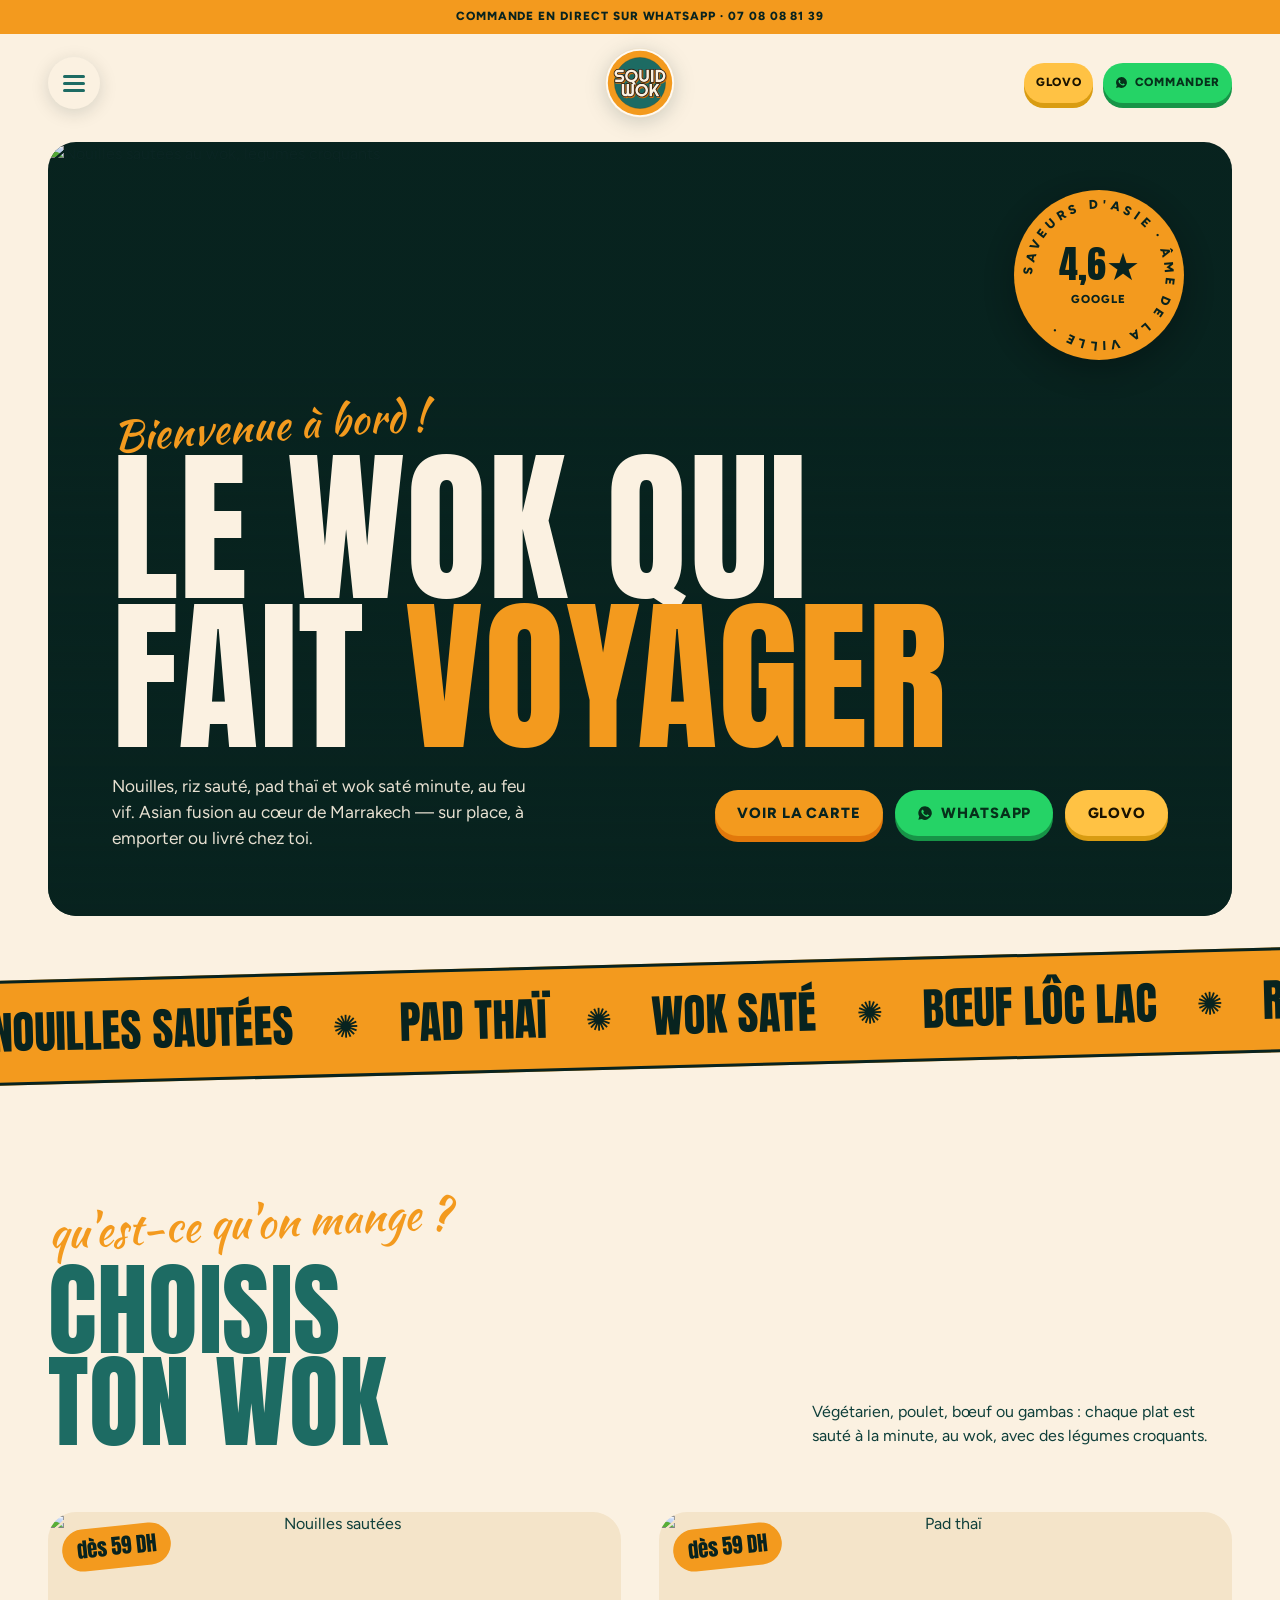
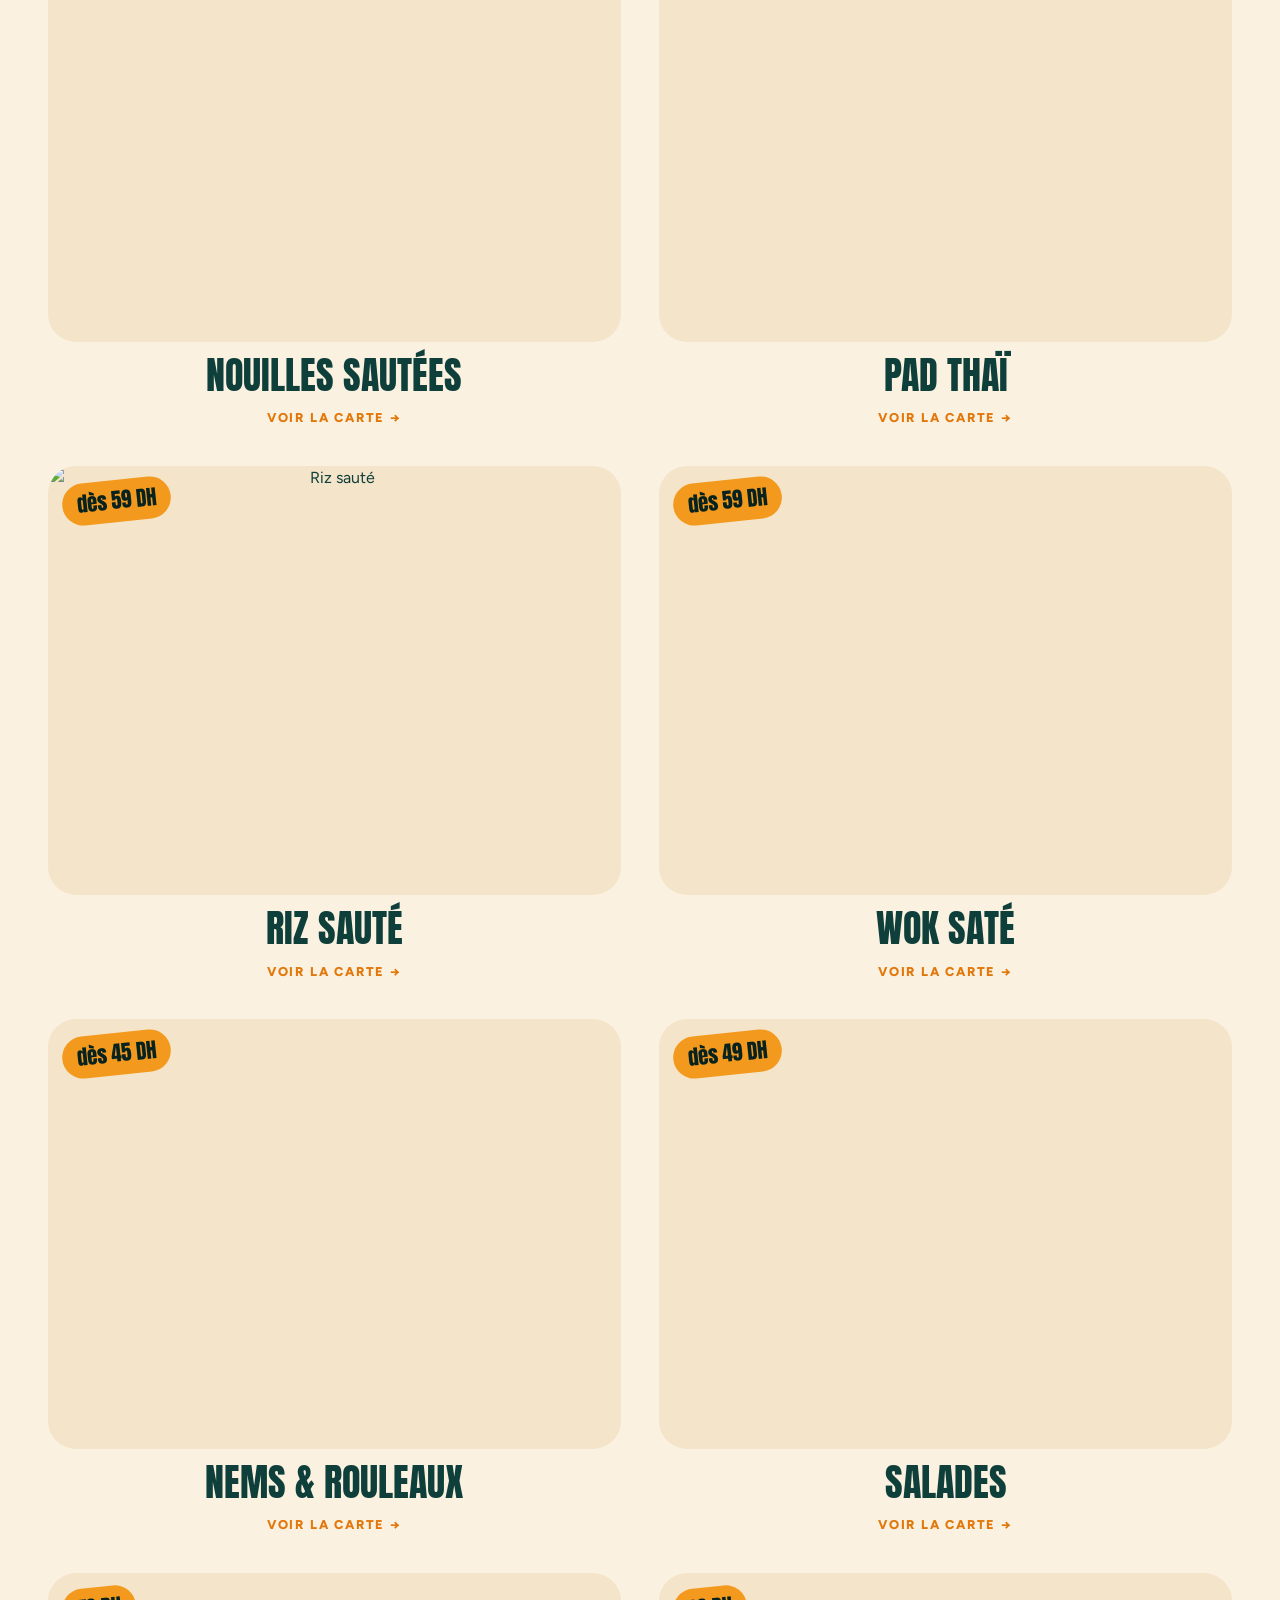
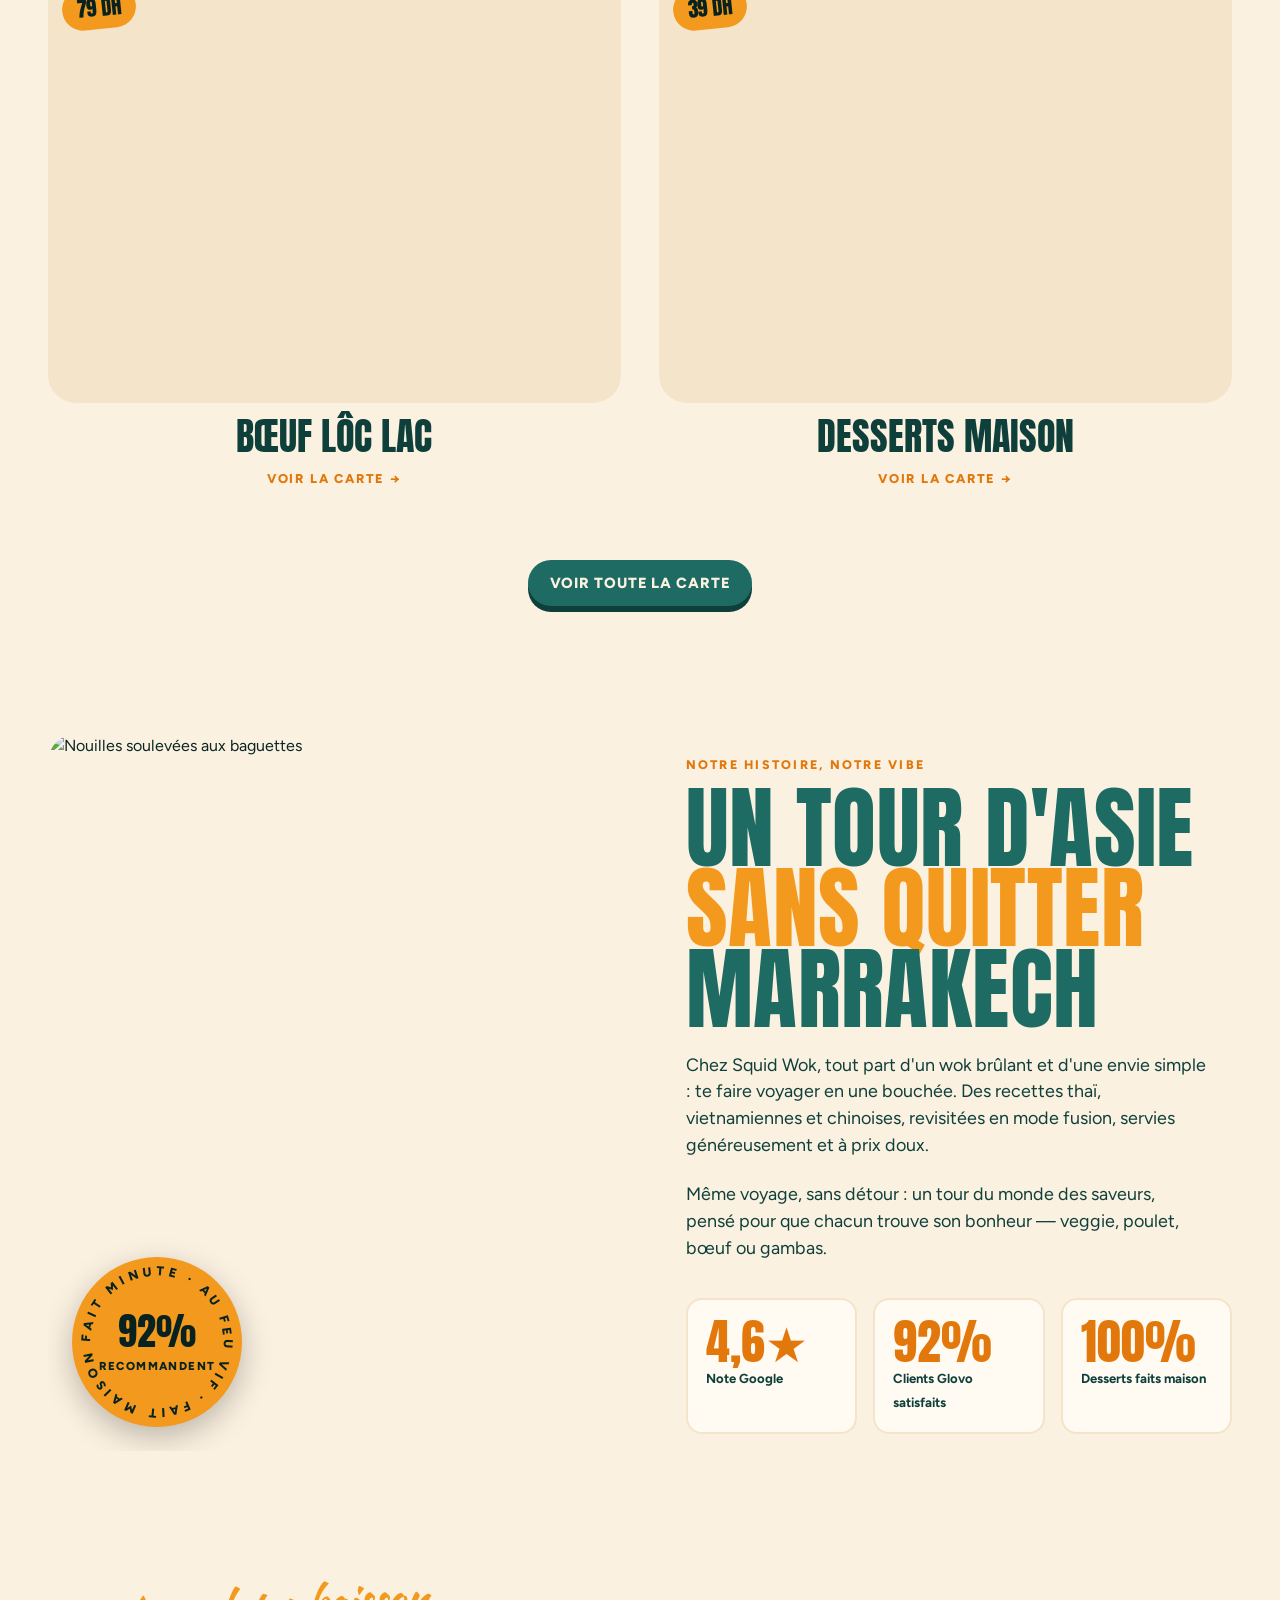
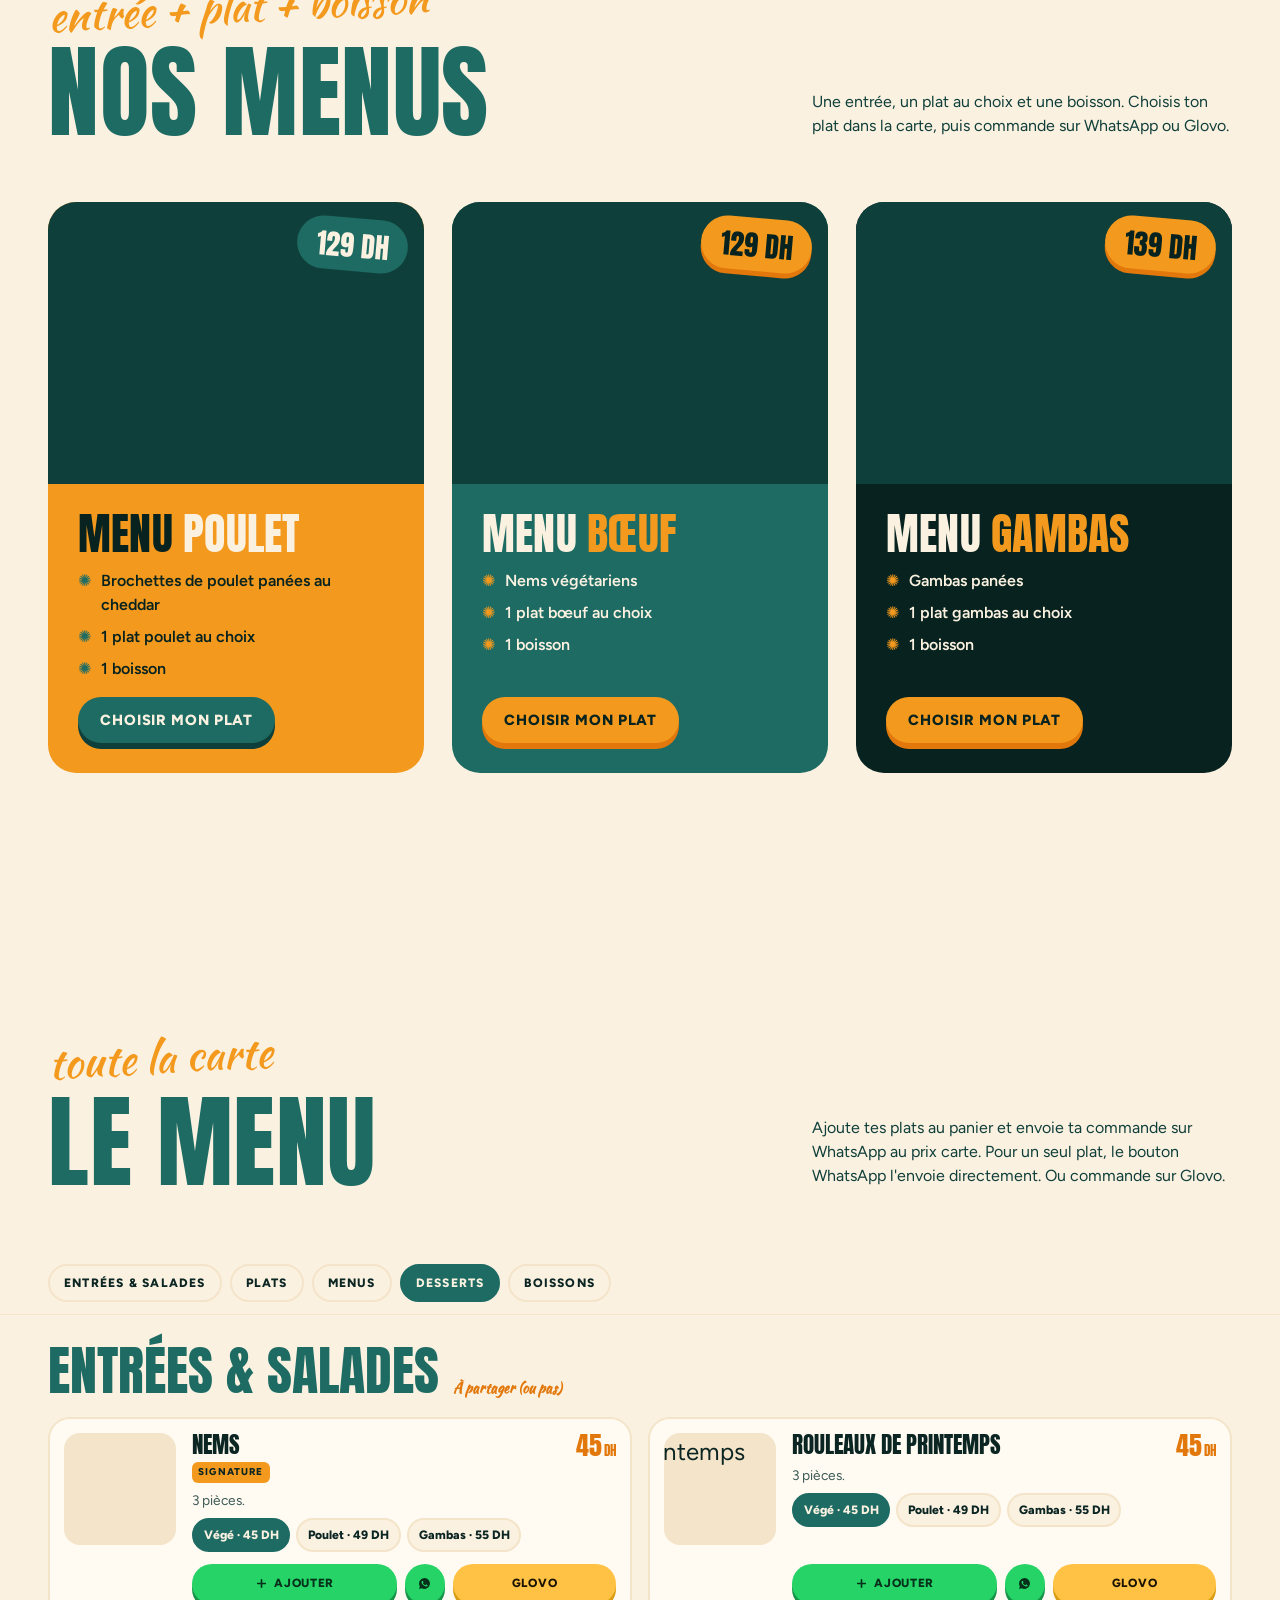
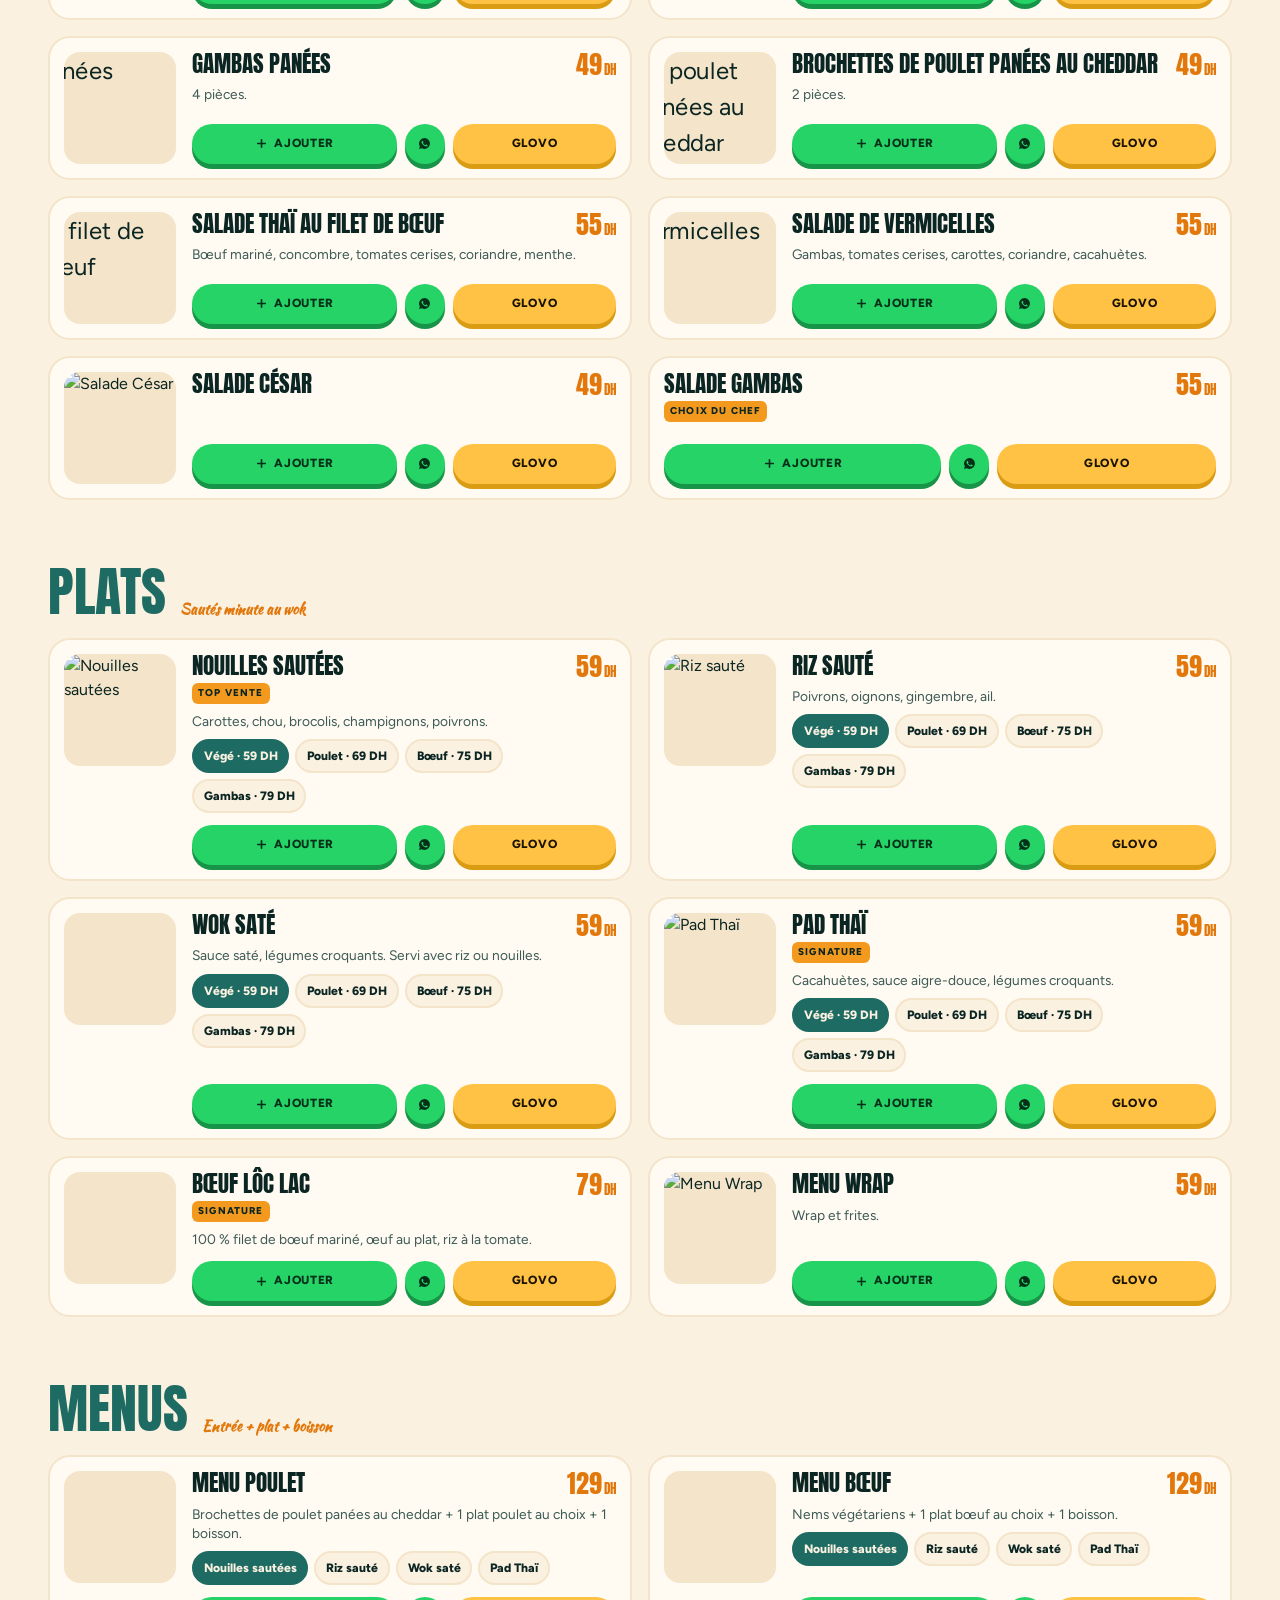
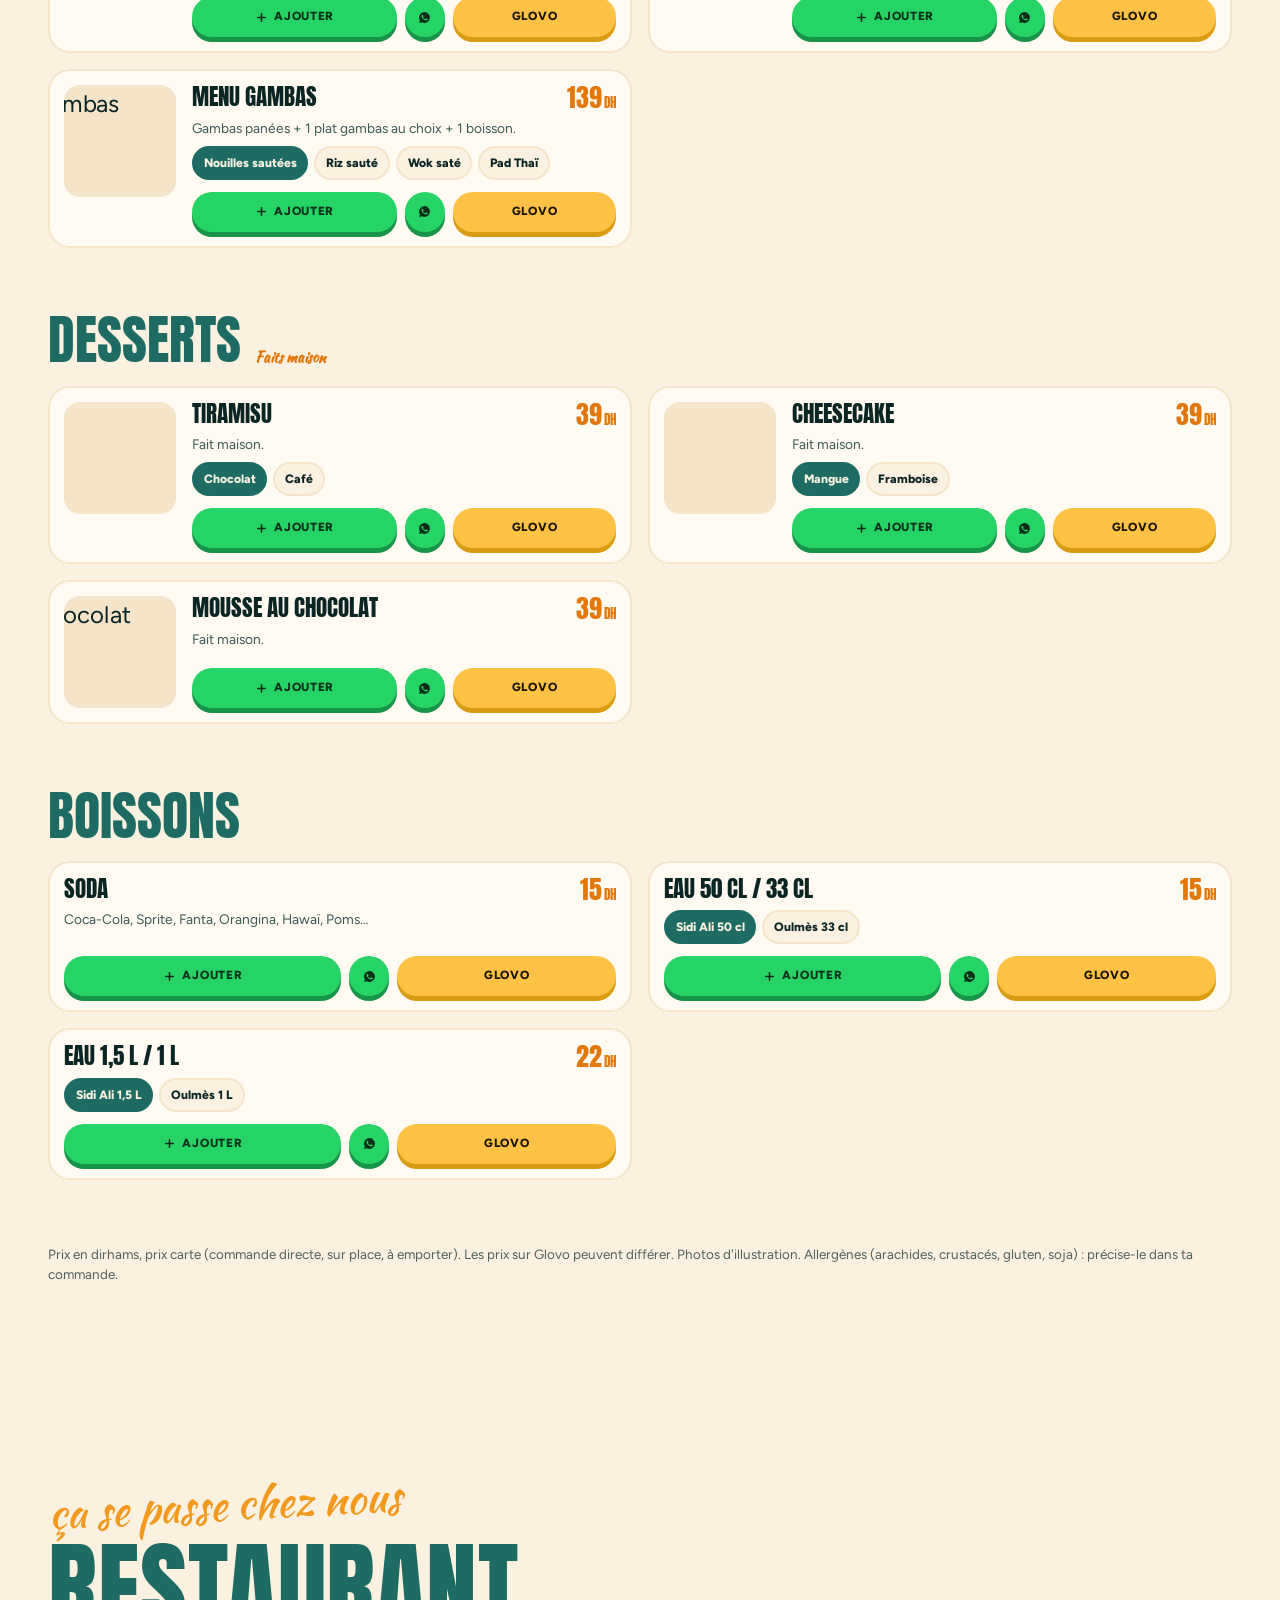
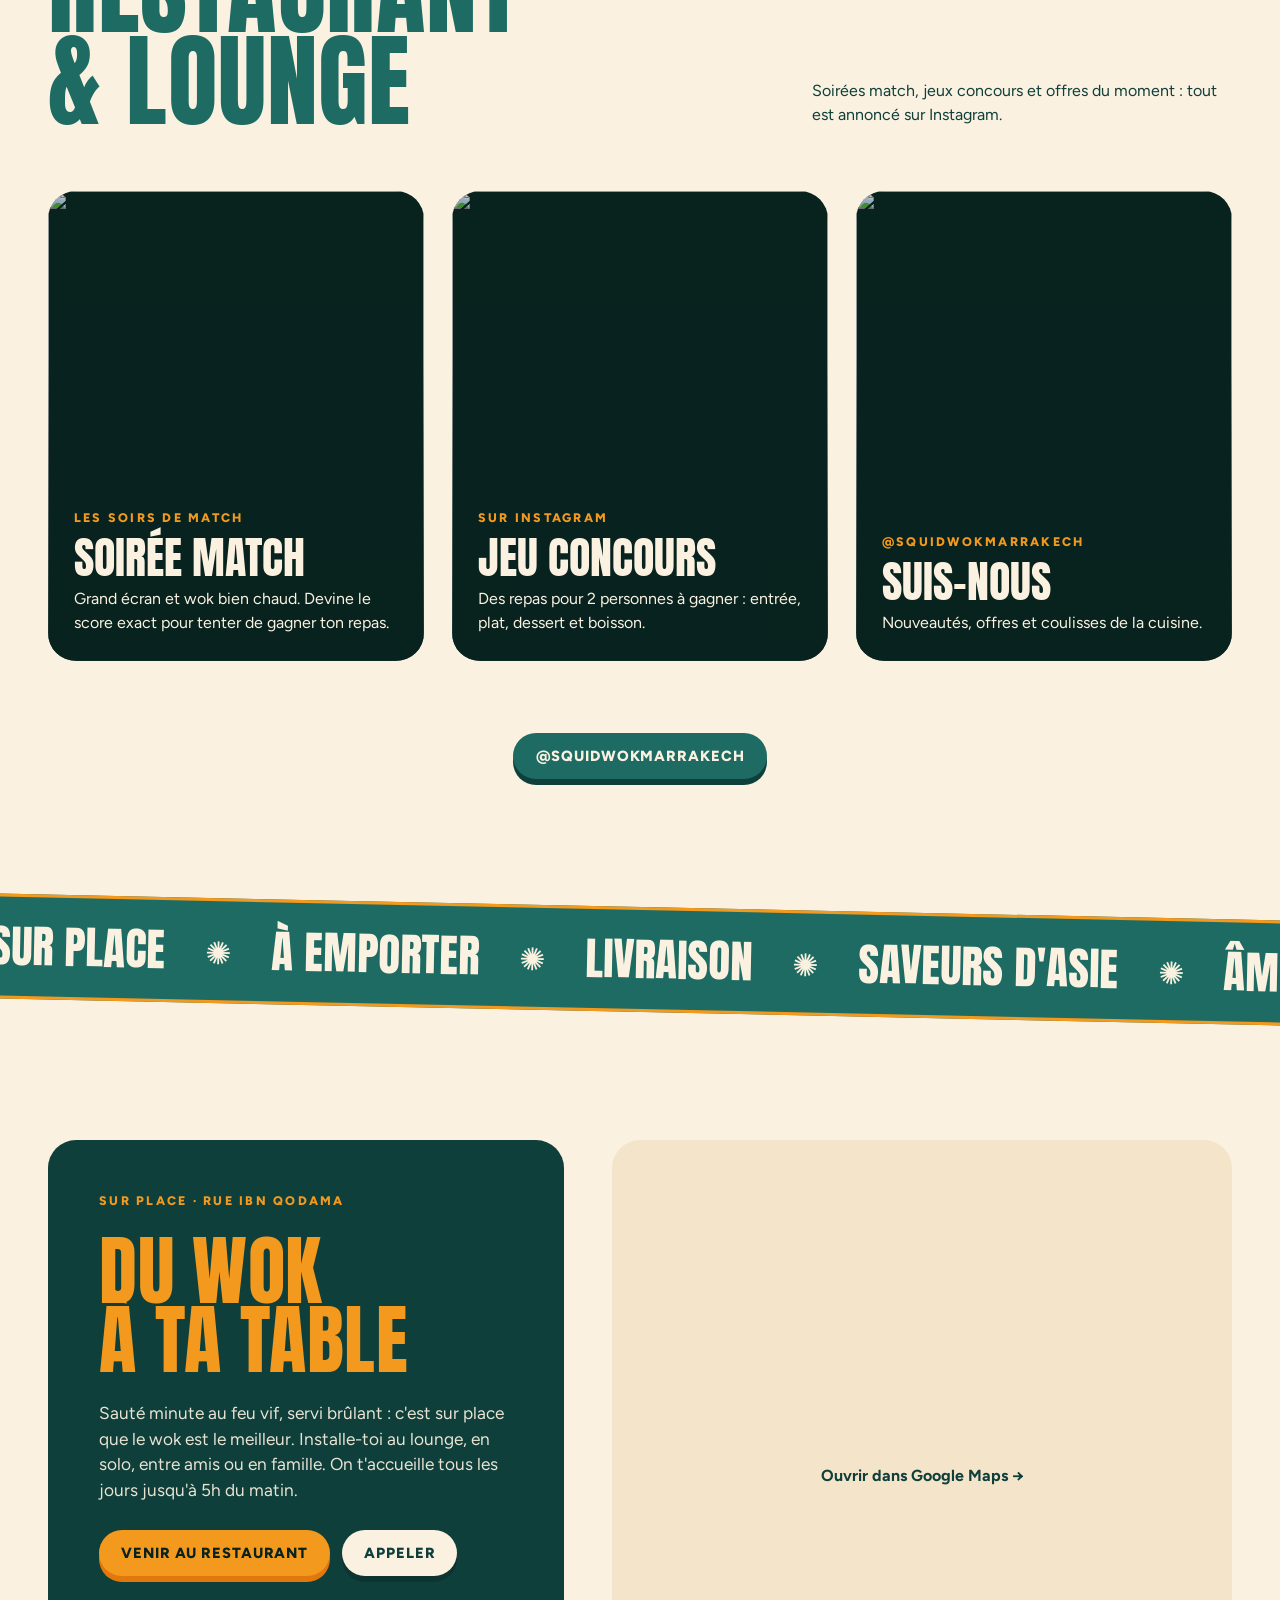
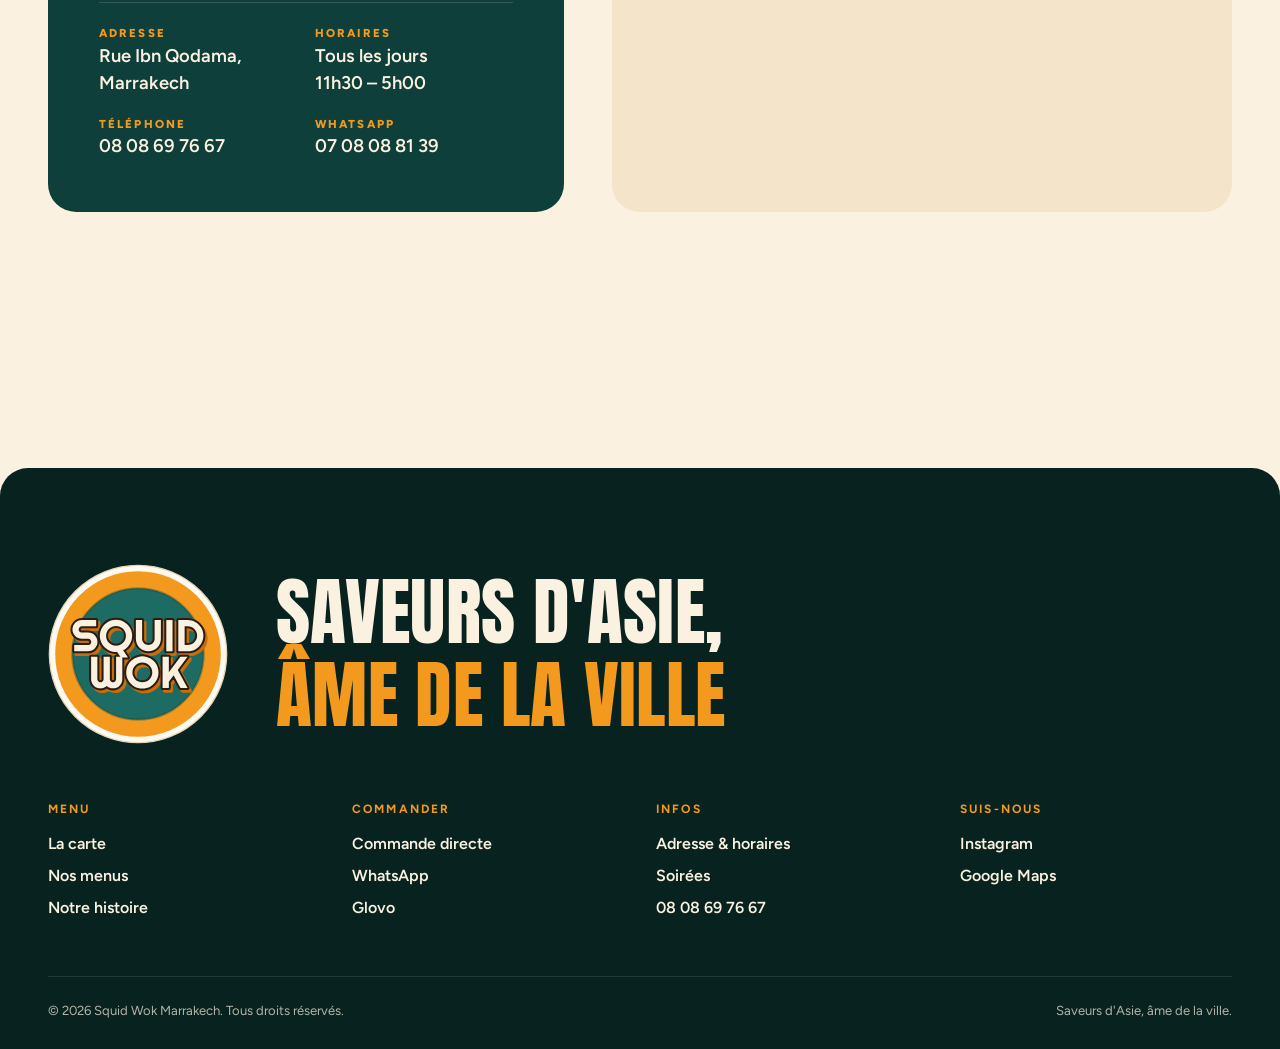
==== commit a8a4d41d: "Logo officiel en badge (sans la pieuvre) + accroche « Du wok à ta table » - Badge rond vectoriel (SV" ====
--- a/index.html
+++ b/index.html
@@ -14,7 +14,9 @@
 <link rel="preconnect" href="https://fonts.googleapis.com">
 <link rel="preconnect" href="https://fonts.gstatic.com" crossorigin>
 <link href="https://fonts.googleapis.com/css2?family=Anton&family=Righteous&family=Figtree:wght@400;600;700;800&family=Kaushan+Script&display=swap" rel="stylesheet">
-<link rel="stylesheet" href="assets/style.css?v=13">
+<link rel="icon" type="image/svg+xml" href="assets/logo-badge.svg?v=1">
+<link rel="apple-touch-icon" href="assets/logo-badge.png?v=1">
+<link rel="stylesheet" href="assets/style.css?v=15">
 <script type="application/ld+json">
 {"@context":"https://schema.org","@type":"Restaurant","name":"Squid Wok","servesCuisine":["Asiatique","Thaï","Asian fusion"],"address":{"@type":"PostalAddress","streetAddress":"Rue Ibn Qodama","addressLocality":"Marrakech","addressCountry":"MA"},"telephone":"+212808697667","priceRange":"15-139 MAD","openingHours":"Mo-Su 11:30-05:00","sameAs":["https://www.instagram.com/squidwokmarrakech/","https://glovoapp.com/fr/ma/marrakech/stores/squid-wok-mar"]}
 </script>
@@ -26,7 +28,7 @@
 <div class="topbar"><a href="https://wa.me/212708088139" target="_blank" rel="noopener">Commande en direct sur WhatsApp · 07 08 08 81 39</a></div>
 <header class="header">
   <button class="burger" aria-label="Ouvrir le menu" aria-expanded="false" aria-controls="nav"><i></i></button>
-  <a href="#top" class="logo" aria-label="Squid Wok, accueil"><span class="logo__main">Squid <span>Wok</span></span><span class="logo__sub">Asian fusion</span></a>
+  <a href="#top" class="logo logo--badge" aria-label="Squid Wok, accueil"><img src="assets/logo-badge.svg?v=1" alt="Squid Wok" width="70" height="70"></a>
   <div class="header__actions">
     <a class="btn btn--glovo btn--sm" href="https://glovoapp.com/fr/ma/marrakech/stores/squid-wok-mar" target="_blank" rel="noopener">Glovo</a>
     <a class="btn btn--wa btn--sm" href="#carte" data-open aria-label="Commander sur WhatsApp"><svg viewBox="0 0 24 24" fill="currentColor" aria-hidden="true"><path d="M12 2a10 10 0 0 0-8.6 15.1L2 22l5-1.3A10 10 0 1 0 12 2zm5.2 14.1c-.2.6-1.3 1.2-1.8 1.2-.5.1-1 .2-3.4-.7a11.6 11.6 0 0 1-4.5-4c-.4-.5-1-1.5-1-2.8 0-1.3.7-2 1-2.3.2-.2.5-.3.7-.3h.5c.2 0 .4 0 .6.5l.8 2c.1.2.1.3 0 .5l-.4.6-.3.4c-.1.1-.3.3-.1.6.2.3.8 1.3 1.7 2 1.1 1 2 1.3 2.3 1.4.3.1.5.1.6-.1l.9-1.1c.2-.3.4-.2.7-.1l1.9.9c.3.1.5.2.5.3.1.2.1.6-.1 1.2z"/></svg><span>Commander</span></a>
@@ -224,8 +226,8 @@
   <div class="wrap infos">
     <div class="infos__card reveal">
       <span class="eyebrow" style="color:var(--orange)">Sur place · Rue Ibn Qodama</span>
-      <h2 class="display">Viens manger<br>sur place</h2>
-      <p class="infos__lead">Le wok sort brûlant de la cuisine, direct à ta table. Installe-toi dans le lounge, en solo, entre amis ou en famille : on t'accueille tous les jours jusqu'à 5h du matin.</p>
+      <h2 class="display">Du wok<br>à ta table</h2>
+      <p class="infos__lead">Sauté minute au feu vif, servi brûlant : c'est sur place que le wok est le meilleur. Installe-toi au lounge, en solo, entre amis ou en famille. On t'accueille tous les jours jusqu'à 5h du matin.</p>
       <div class="infos__ctas">
         <a class="btn btn--orange" href="https://www.google.com/maps/dir/?api=1&amp;destination=Squid%20Wok%20Marrakech" target="_blank" rel="noopener">Venir au restaurant</a>
         <a class="btn btn--cream" href="tel:+212808697667">Appeler</a>
@@ -249,7 +251,7 @@
 <!-- FOOTER -->
 <footer class="footer">
   <div class="wrap">
-    <span class="logo logo--xl" style="margin-bottom:48px"><span class="logo__main">Squid <span>Wok</span></span><span class="logo__sub">Asian fusion · Marrakech</span></span>
+    <div class="footer__brand"><img src="assets/logo-badge.svg?v=1" alt="Squid Wok" width="180" height="180" loading="lazy"><p class="display">Saveurs d'Asie,<br><span>âme de la ville</span></p></div>
     <div class="footer__cols">
       <div><h4>Menu</h4><ul><li><a href="#carte">La carte</a></li><li><a href="#menus">Nos menus</a></li><li><a href="#histoire">Notre histoire</a></li></ul></div>
       <div><h4>Commander</h4><ul><li><a href="landing.html">Commande directe</a></li><li><a href="https://wa.me/212708088139" target="_blank" rel="noopener">WhatsApp</a></li><li><a href="https://glovoapp.com/fr/ma/marrakech/stores/squid-wok-mar" target="_blank" rel="noopener">Glovo</a></li></ul></div>
--- a/assets/style.css
+++ b/assets/style.css
@@ -62,6 +62,14 @@
 .logo__main{display:flex;flex-direction:column;align-items:center;font-size:clamp(1.45rem,2.2vw,1.9rem);color:var(--cream);-webkit-text-stroke:0;text-shadow:-1.5px -1.5px 0 var(--teal-deep),1.5px -1.5px 0 var(--teal-deep),-1.5px 1.5px 0 var(--teal-deep),1.5px 1.5px 0 var(--teal-deep),3px 3px 0 var(--orange)}
 .logo__main span{display:block;color:var(--cream)}
 .logo__sub{font-family:var(--body);font-weight:800;font-size:.5rem;letter-spacing:.3em;color:var(--orange-deep);margin-top:5px}
+/* Badge officiel (sans la pieuvre) */
+.logo--badge img{display:block;width:70px;height:70px;filter:drop-shadow(0 4px 10px rgba(8,35,31,.18));transition:width .3s var(--ease),height .3s var(--ease),transform .4s var(--ease)}
+.logo--badge:hover img{transform:rotate(-8deg)}
+.header.is-scrolled .logo--badge img{width:52px;height:52px}
+.footer__brand{display:flex;align-items:center;gap:clamp(20px,4vw,48px);margin-bottom:56px}
+.footer__brand img{width:clamp(120px,16vw,180px);height:auto;flex:none}
+.footer__brand p{font-size:clamp(2.2rem,6vw,4.6rem);color:var(--cream);line-height:1.12}
+.footer__brand p span{color:var(--orange)}
 .logo--xl{align-items:flex-start}
 .logo--xl .logo__main{align-items:flex-start;font-size:clamp(3.4rem,13vw,10rem);color:var(--cream);text-shadow:.03em .03em 0 var(--orange),.06em .06em 0 var(--orange-deep)}
 .logo--xl .logo__main span{color:var(--orange);text-shadow:.03em .03em 0 var(--teal),.06em .06em 0 var(--teal-deep)}
@@ -98,7 +106,7 @@
 
 .nav__btns{display:flex;flex-wrap:wrap;gap:10px;margin-top:32px}
 /* ---------- Hero ---------- */
-.hero{padding:calc(var(--top-h) + 96px) var(--gutter) 0}
+.hero{padding:calc(var(--top-h) + 108px) var(--gutter) 0}
 .hero__media{position:relative;border-radius:var(--radius);overflow:hidden;min-height:min(86vh,820px);background:var(--teal-ink);display:flex;align-items:flex-end}
 .hero__media img,.hero__media video{position:absolute;inset:0;width:100%;height:100%;object-fit:cover;transform:scale(1.08);animation:heroZoom 14s var(--ease) forwards}
 @keyframes heroZoom{to{transform:scale(1)}}
@@ -327,7 +335,9 @@
   .menu-card{flex-direction:column}
   .menu-card__img{flex:none;aspect-ratio:4/3;min-height:0}
   .header .btn{width:46px;padding:0}
-  .hero{padding-top:calc(var(--top-h) + 82px)}
+  .header .btn--glovo{width:auto;padding:0 .9em}
+  .hero{padding-top:calc(var(--top-h) + 92px)}
+  .logo--badge img{width:58px;height:58px}
   .topbar{font-size:.64rem;letter-spacing:.04em}
   .hero__media{min-height:74vh}
   .hero__row>div{display:grid!important;grid-template-columns:1fr 1fr;width:100%}
